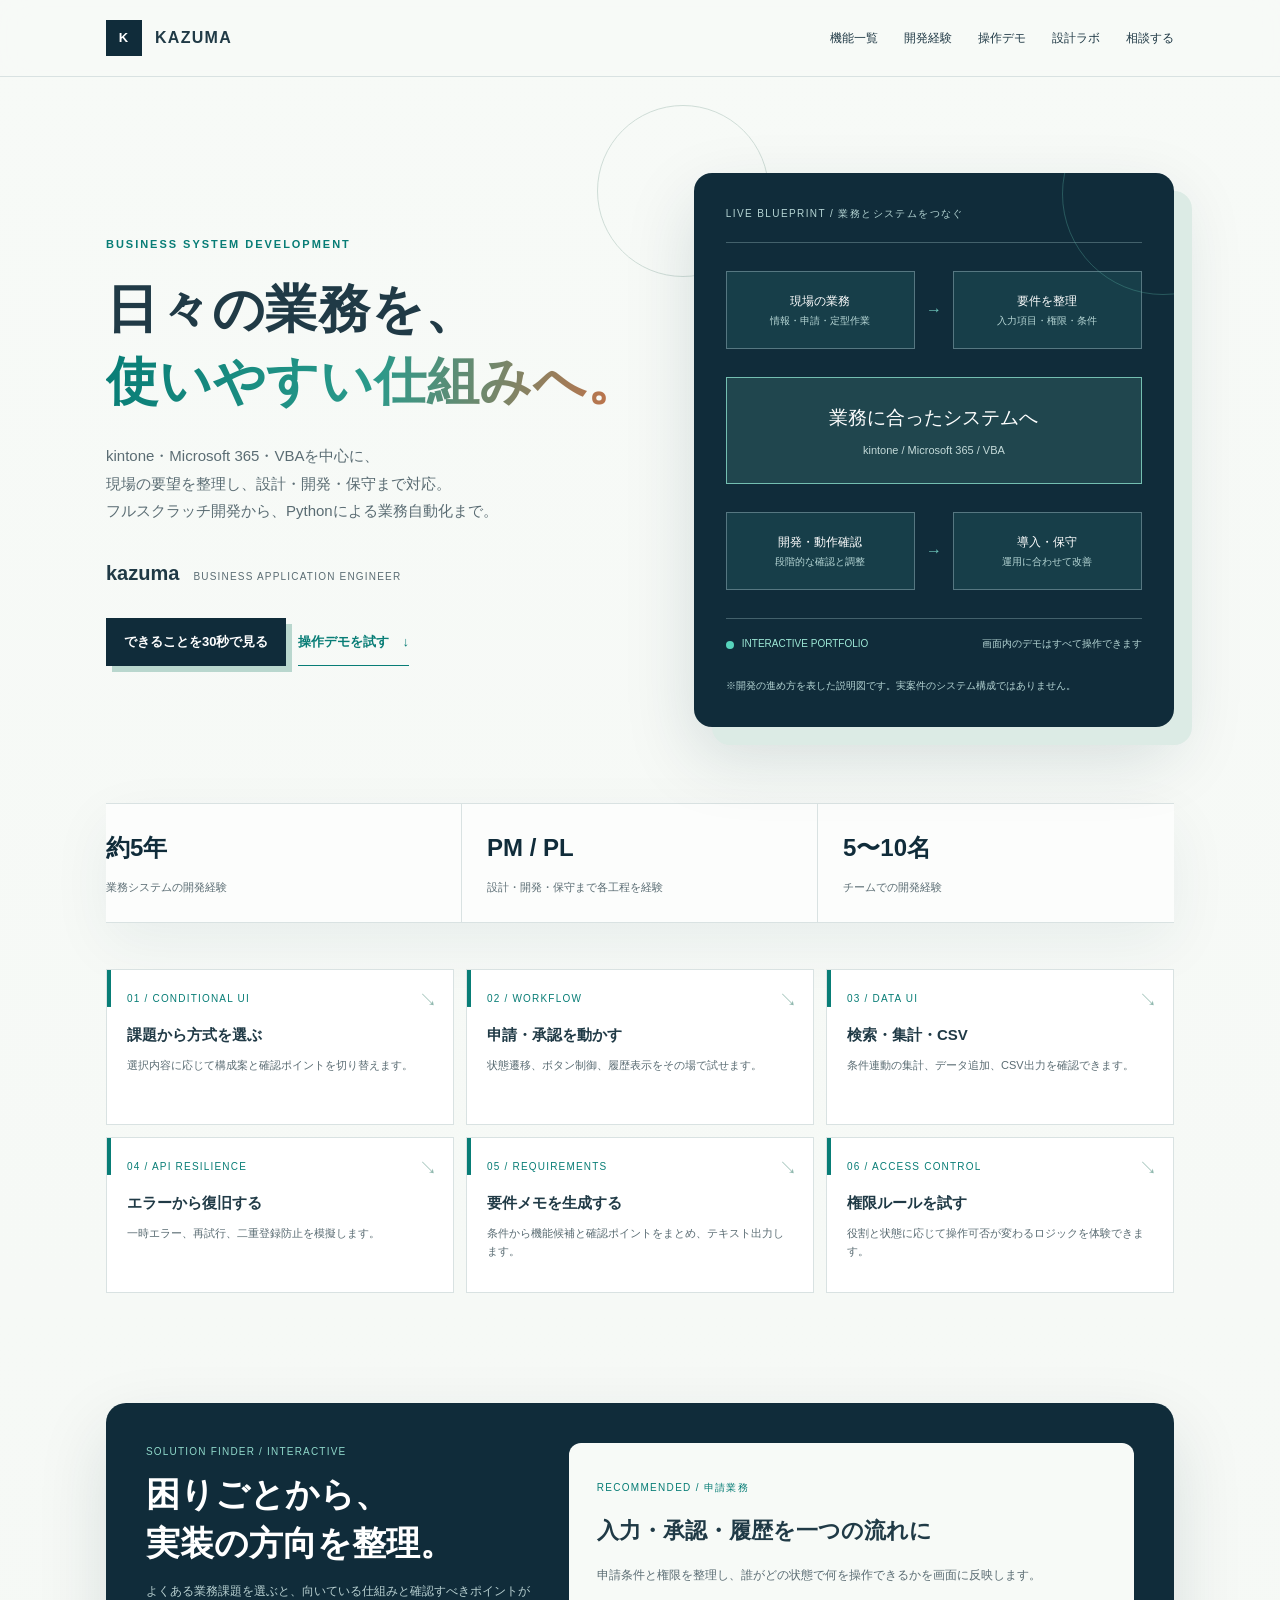
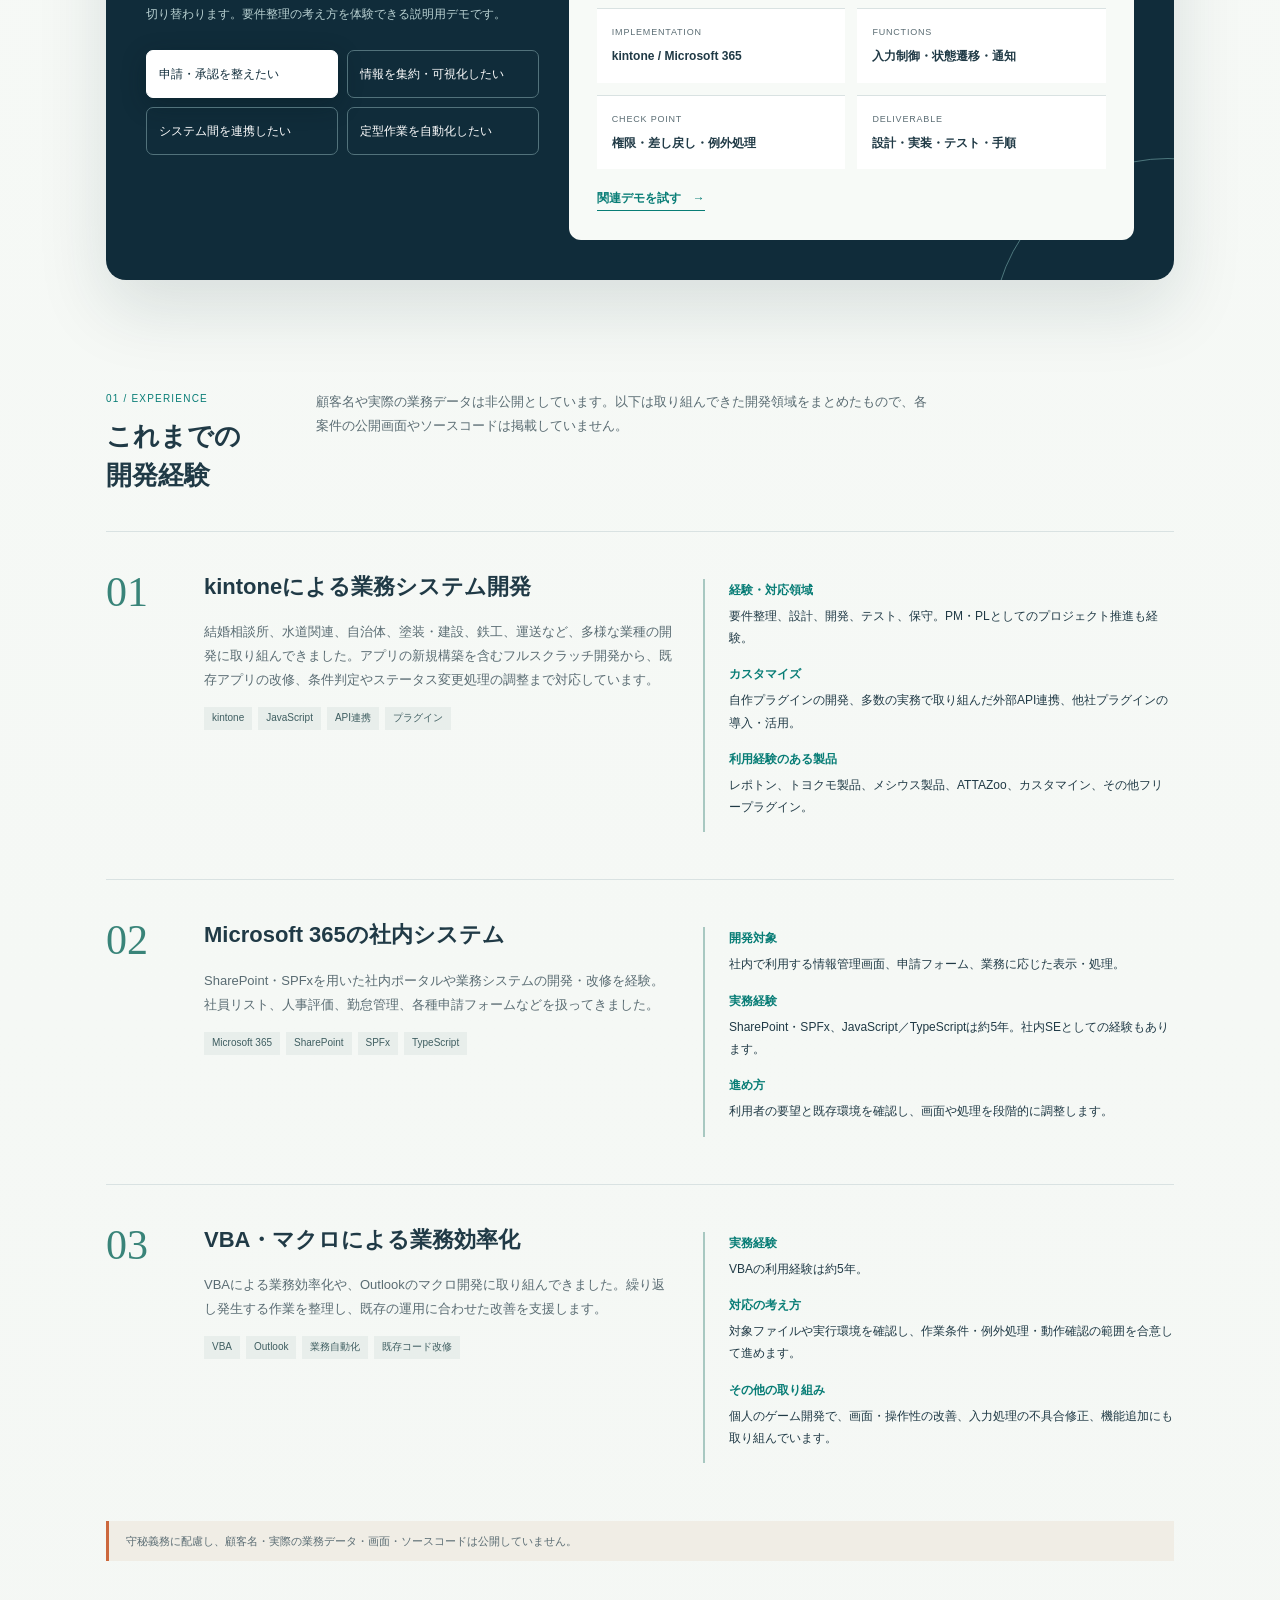
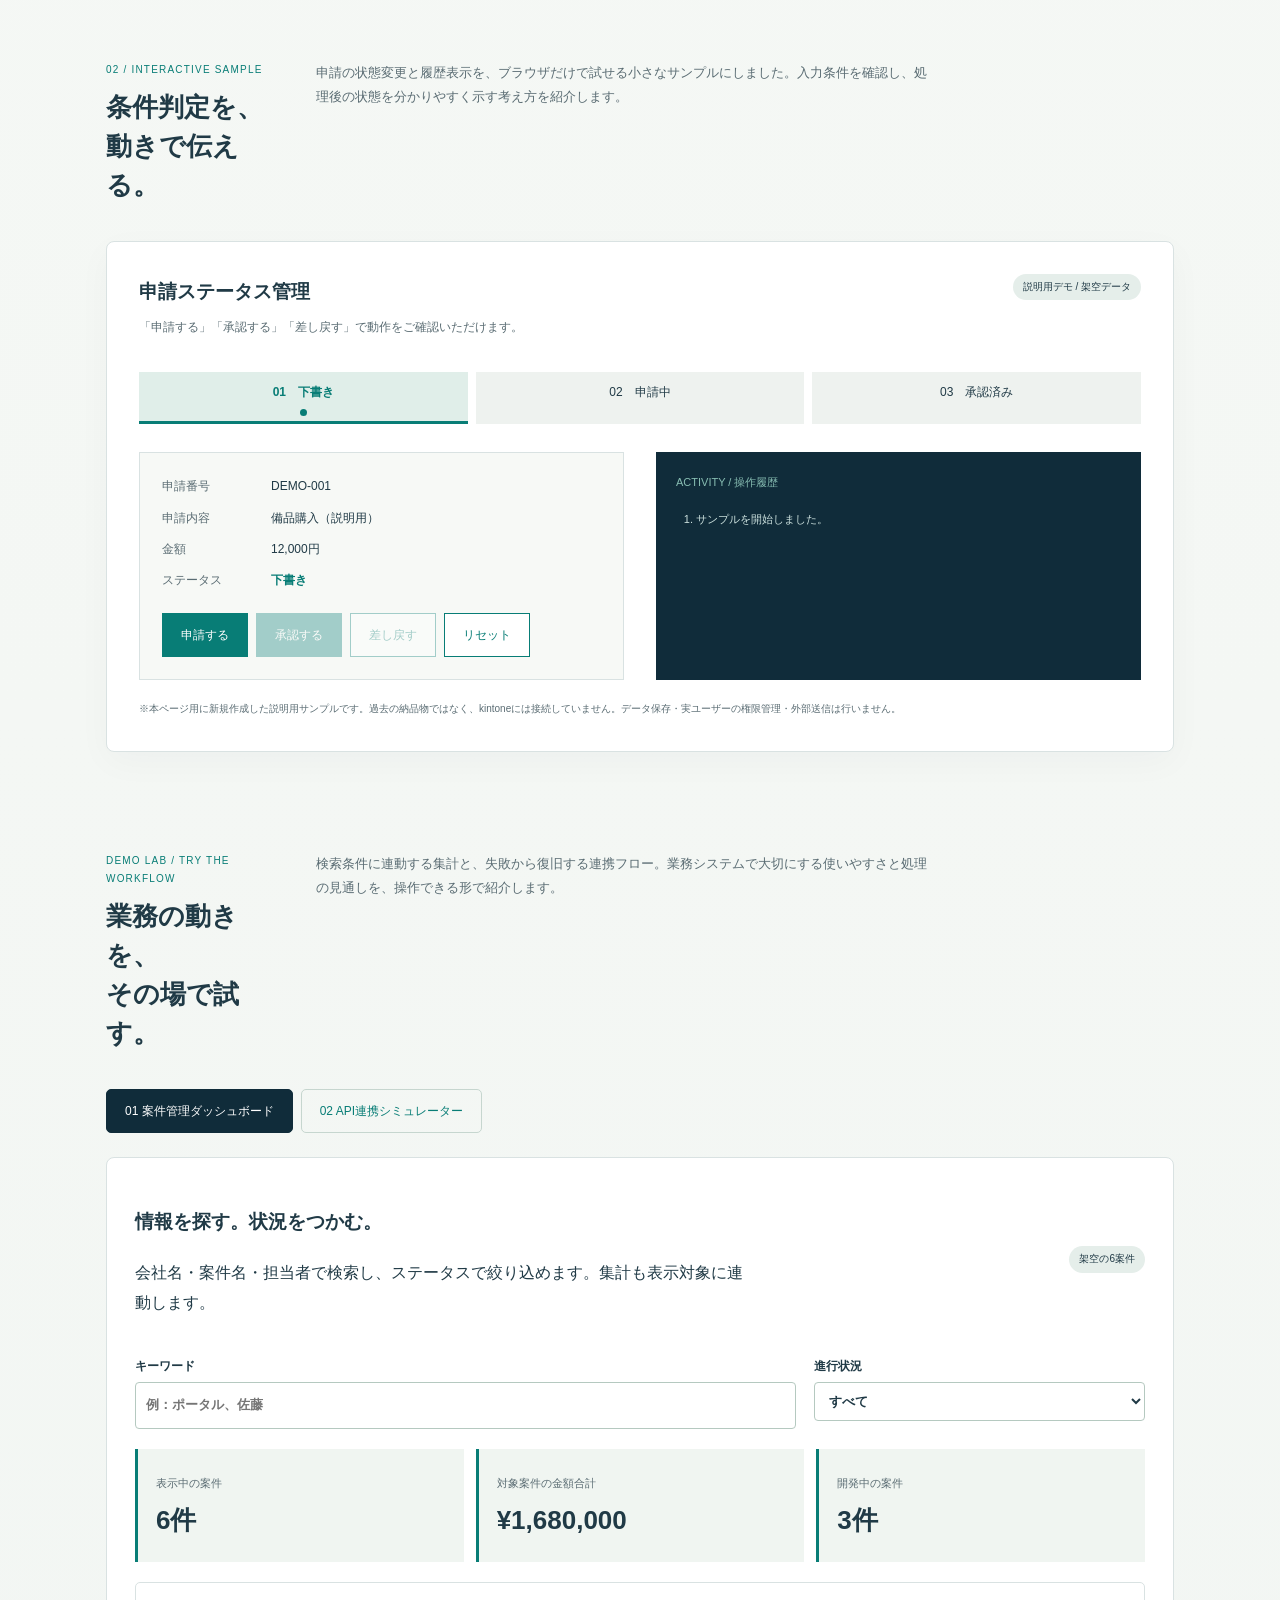
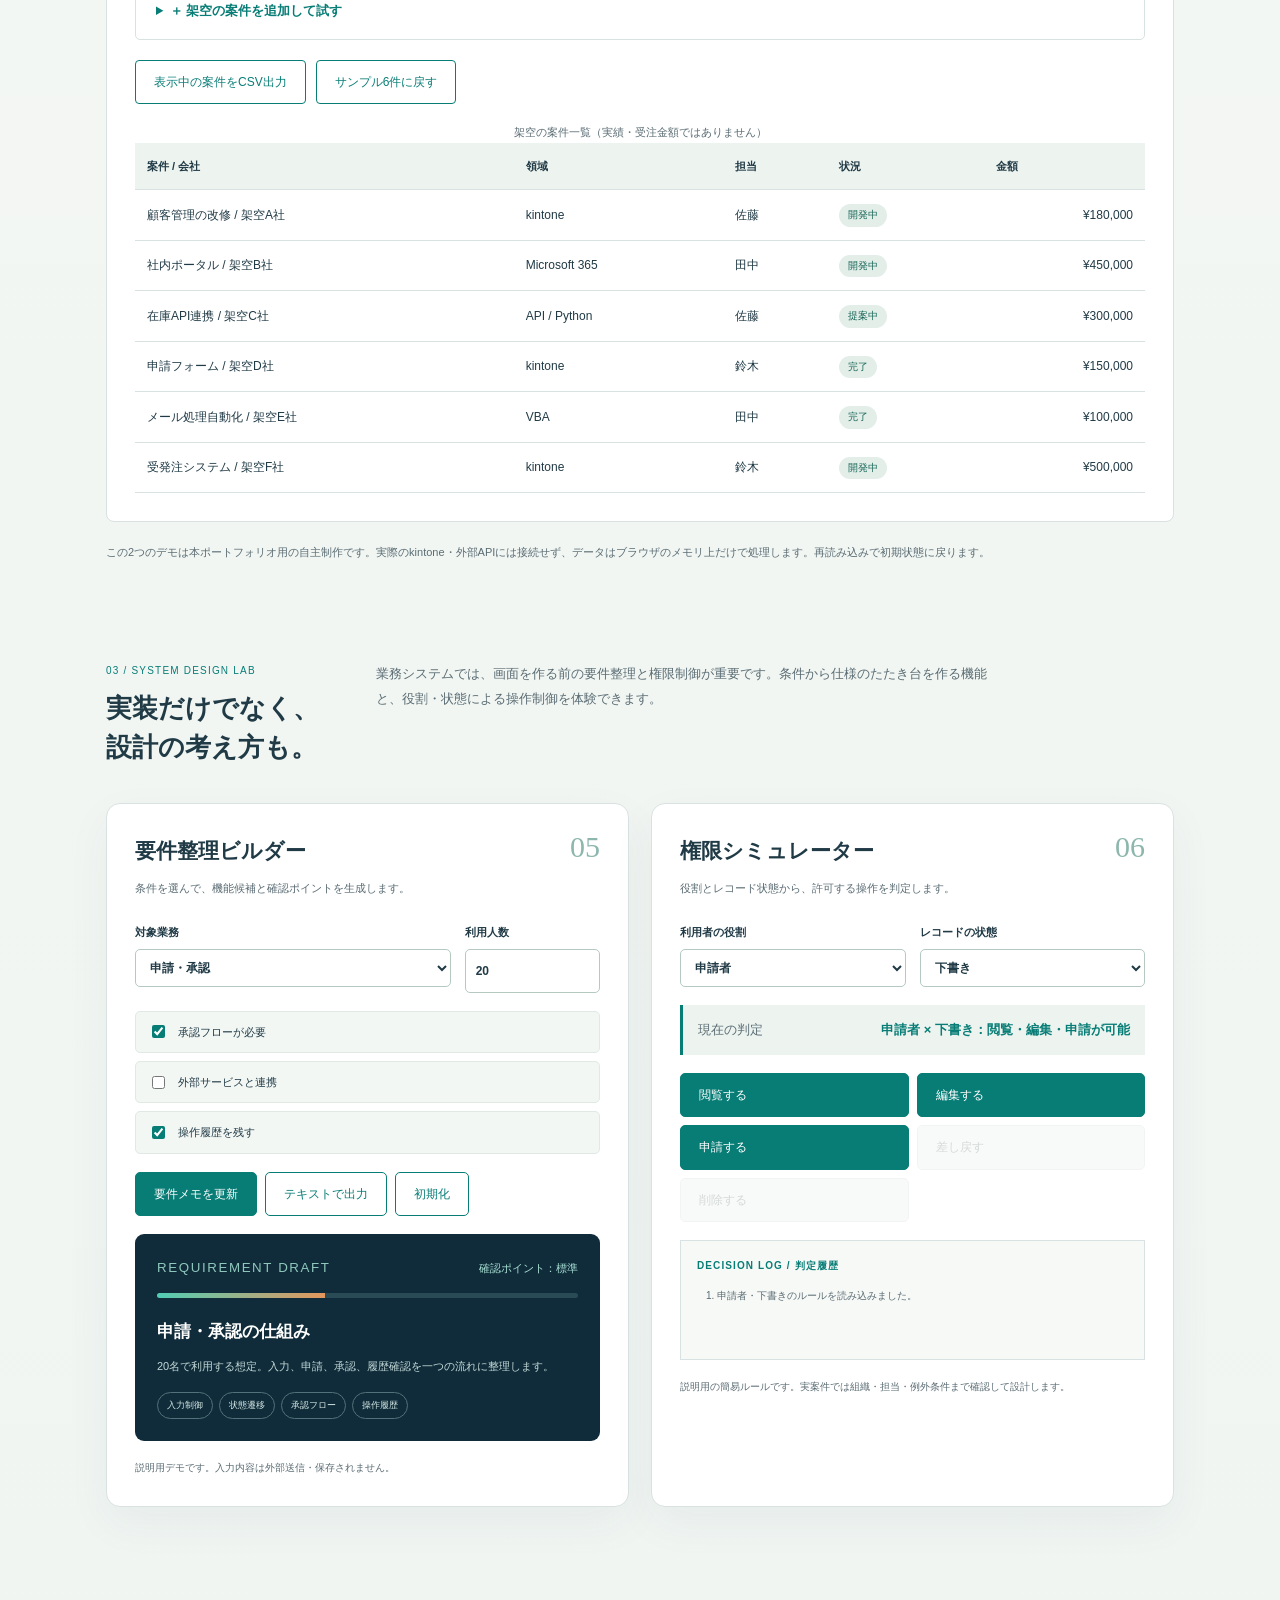
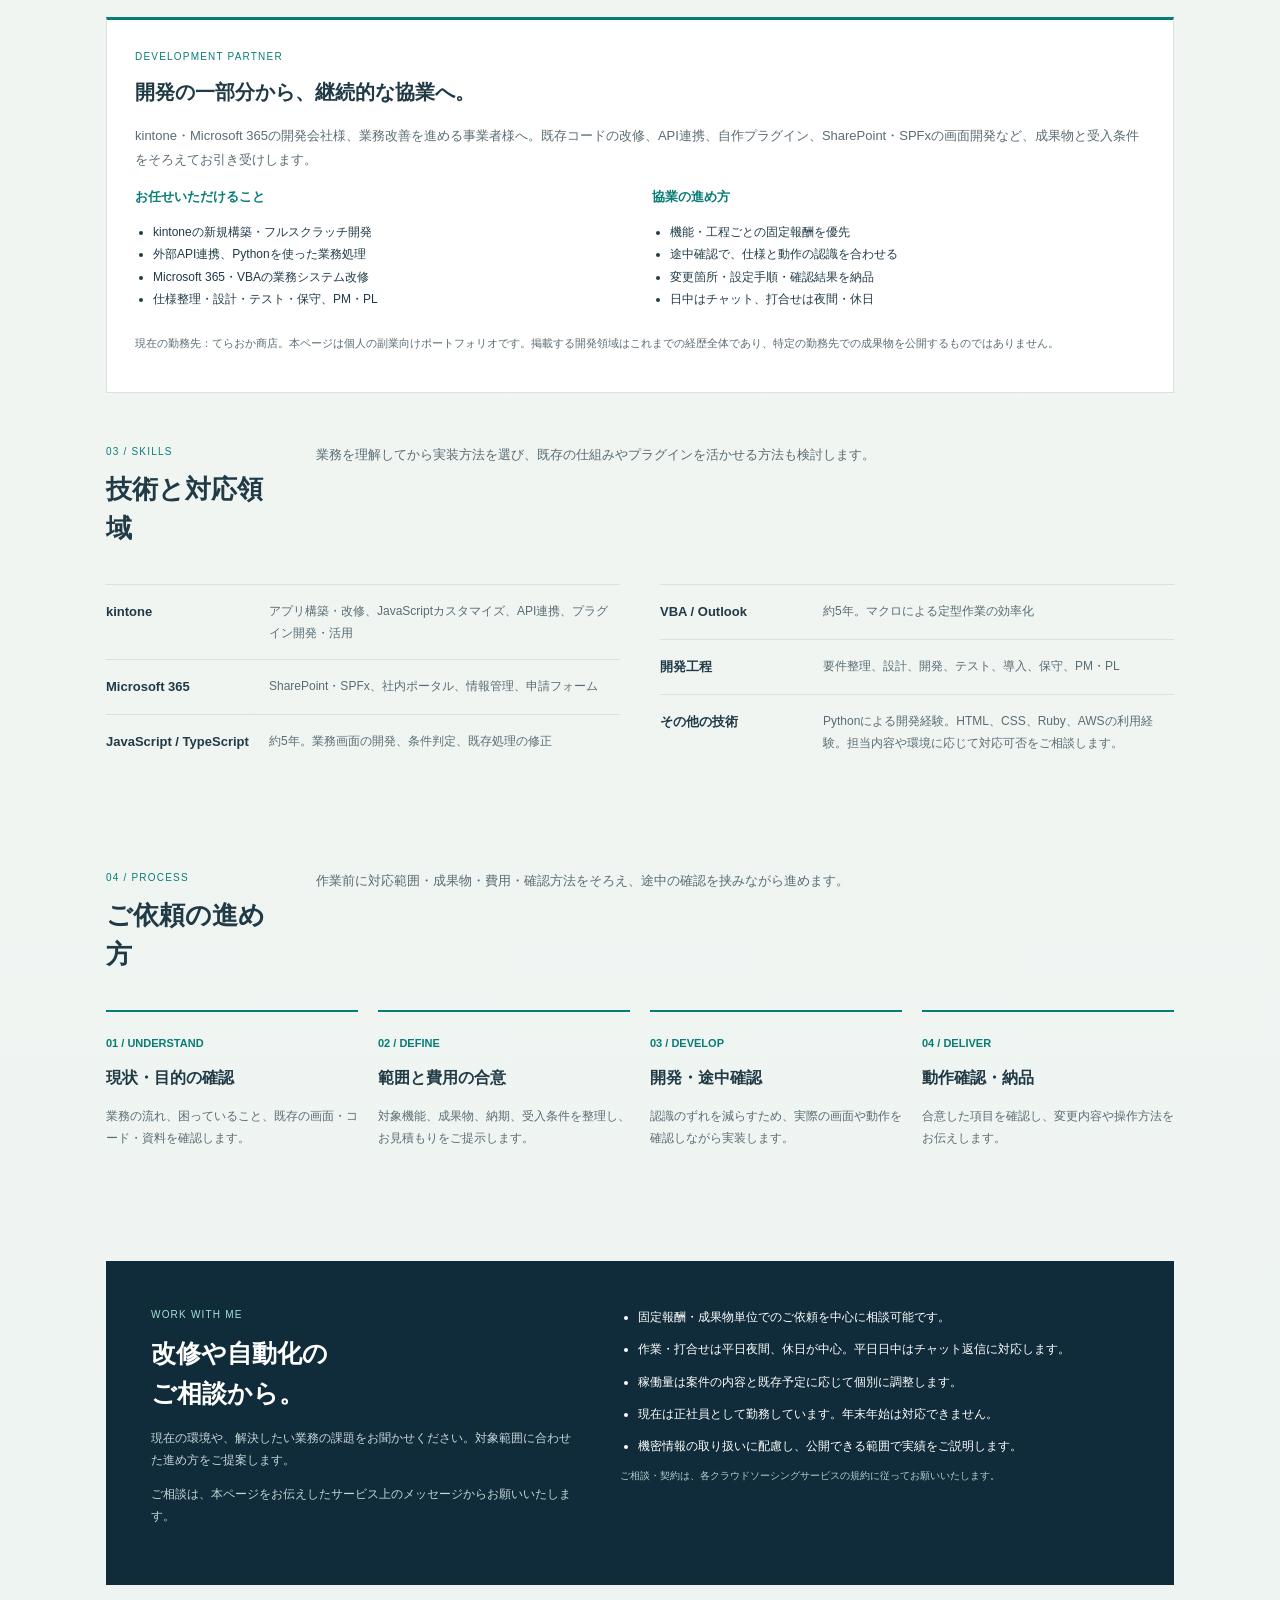
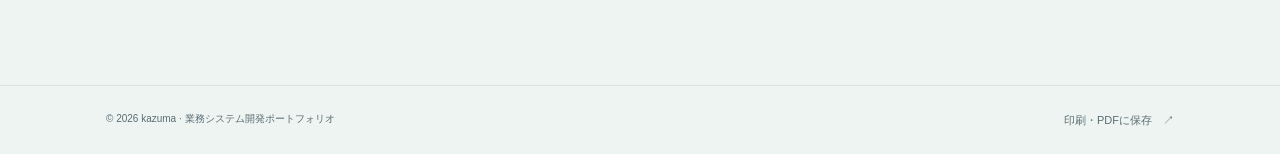
==== index.html @ 0addb53c "Publish interactive business systems portfolio" ====
<!doctype html>
<html lang="ja"><head><meta charset="utf-8"><meta name="viewport" content="width=device-width,initial-scale=1"><title>kazuma | 業務システム開発ポートフォリオ</title><meta name="description" content="kintone・Microsoft 365・API連携を中心に、要件整理から開発、保守まで。kazumaの開発経験と対応領域をご紹介します。">
<style>
:root{--navy:#102c3a;--teal:#087d76;--ink:#203a46;--muted:#5a6c73;--line:#d9e2e2;--paper:#f6f8f5;--orange:#cc683d}*{box-sizing:border-box}html{scroll-behavior:smooth;scroll-padding-top:90px}body{margin:0;font-family:"Yu Gothic","Hiragino Kaku Gothic ProN",Meiryo,sans-serif;color:var(--ink);background:var(--paper);line-height:1.85}a{color:inherit}button,a{touch-action:manipulation}button:focus-visible,a:focus-visible{outline:3px solid var(--orange);outline-offset:5px}.wrap{max-width:1160px;margin:auto;padding:0 46px}header{position:sticky;top:0;background:rgba(246,248,245,.97);border-bottom:1px solid var(--line);z-index:5}header .wrap{display:flex;justify-content:space-between;align-items:center;min-height:76px}.brand{text-decoration:none;font-weight:bold;letter-spacing:.08em;display:flex;align-items:center;gap:13px}.monogram{display:inline-grid;place-items:center;background:var(--navy);color:white;width:36px;height:36px;font-size:13px}nav{display:flex;gap:26px;font-size:12px}nav a{text-decoration:none}nav a:hover{color:var(--teal)}.eyebrow{font-size:11px;letter-spacing:.18em;color:var(--teal);font-weight:bold;margin:0 0 20px}.hero{padding:88px 0 64px;display:grid;grid-template-columns:1.15fr 1fr;gap:70px;align-items:center}h1{font-size:clamp(32px,4.1vw,51px);line-height:1.55;letter-spacing:.035em;margin:0 0 24px}h1 span{color:var(--teal)}.intro{font-size:14px;color:var(--muted);max-width:520px}.name{margin-top:30px;font-size:20px;font-weight:bold}.name small{font-size:10px;color:var(--muted);font-weight:normal;letter-spacing:.12em;margin-left:14px}.hero-link{display:inline-block;margin-top:16px;text-decoration:none;font-size:13px;border-bottom:1px solid var(--teal);padding-bottom:5px;color:var(--teal)}.blueprint{background:var(--navy);padding:32px;color:#fff;position:relative}.bp-label{font-size:10px;letter-spacing:.14em;color:#b5d5d4;border-bottom:1px solid #43616b;padding-bottom:18px}.flow{display:grid;grid-template-columns:1fr 22px 1fr;align-items:center;gap:8px;margin:28px 0}.flow-box{border:1px solid #567781;padding:18px 10px;text-align:center;font-size:12px}.flow-box small{display:block;font-size:10px;color:#b5d5d4}.arrow{text-align:center;color:#6ec5ba}.central{border:1px solid #74bfb1;background:#20464e;text-align:center;padding:22px}.central b{font-size:19px;font-weight:normal}.central p{font-size:11px;margin:5px 0 0;color:#c3d9d8}.bp-note{font-size:10px;color:#b5d5d4;margin:23px 0 0}.facts{display:grid;grid-template-columns:repeat(3,1fr);border-top:1px solid var(--line);border-bottom:1px solid var(--line);margin-bottom:100px}.fact{padding:22px 25px;border-right:1px solid var(--line)}.fact:first-child{padding-left:0}.fact:last-child{border:0}.fact b{display:block;font-size:24px;color:var(--navy)}.fact span{font-size:11px;color:var(--muted)}section{margin-bottom:100px}.section-head{display:grid;grid-template-columns:180px 1fr;gap:30px;margin-bottom:36px}.section-head h2{font-size:26px;line-height:1.5;margin:0}.section-head p{margin:0;font-size:13px;color:var(--muted);max-width:620px}.label{font-size:10px;letter-spacing:.12em;color:var(--teal);margin-bottom:8px}.case{display:grid;grid-template-columns:70px 1fr 1fr;gap:28px;padding:35px 0;border-top:1px solid var(--line)}.case-no{font-family:Georgia,serif;font-size:42px;color:#9bafaf;line-height:1.2}.case h3{font-size:22px;margin:0 0 13px}.case p{font-size:13px;margin:0 0 15px;color:var(--muted)}.tags{display:flex;gap:6px;flex-wrap:wrap}.tags span{font-size:10px;padding:2px 8px;background:#e8eeeb;color:#3f5e61}.case-detail{border-left:2px solid #a8c8c1;padding-left:24px;font-size:12px}.case-detail dt{font-weight:bold;color:var(--teal);margin-bottom:4px}.case-detail dd{margin:0 0 14px}.notice{font-size:11px;color:var(--muted);border-left:3px solid var(--orange);padding:10px 17px;background:#f0ede5}.demo{background:white;border:1px solid var(--line);padding:32px}.demo-head{display:flex;justify-content:space-between;gap:20px;align-items:flex-start}.demo h3{margin:0;font-size:19px}.demo p{font-size:12px;color:var(--muted);margin:7px 0 20px}.demo-badge{font-size:10px;background:#e5eeea;padding:4px 10px;white-space:nowrap}.steps{display:flex;gap:8px;margin:14px 0 28px}.step{flex:1;padding:9px;font-size:12px;text-align:center;background:#eef2ef;border-bottom:3px solid transparent}.step.active{border-color:var(--teal);color:var(--teal);font-weight:bold}.demo-grid{display:grid;grid-template-columns:1fr 1fr;gap:32px}.ticket{background:#f7f9f6;border:1px solid var(--line);padding:22px}.ticket dl{margin:0;display:grid;grid-template-columns:100px 1fr;gap:9px;font-size:12px}.ticket dt{color:var(--muted)}.ticket dd{margin:0}.status{font-weight:bold;color:var(--teal)}.actions{display:flex;gap:8px;margin-top:22px;flex-wrap:wrap}button{font:inherit;font-size:12px;cursor:pointer;padding:10px 18px;border:1px solid var(--teal);background:var(--teal);color:white}button.secondary{color:var(--teal);background:white}button:disabled{opacity:.35;cursor:default}.log{background:var(--navy);color:#cce1de;padding:20px;font-size:11px;min-height:180px}.log h4{margin:0 0 12px;font-size:11px;font-weight:normal;color:#87bdb2}.log ol{margin:0;padding-left:20px}.log li{padding:4px 0}.skills{display:grid;grid-template-columns:1fr 1fr;gap:40px}.skill-row{padding:15px 0;border-top:1px solid var(--line);display:grid;grid-template-columns:145px 1fr;gap:18px;font-size:12px}.skill-row strong{font-size:13px}.skill-row p{margin:0;color:var(--muted)}.process{display:grid;grid-template-columns:repeat(4,1fr);gap:20px}.process article{border-top:2px solid var(--teal);padding-top:15px}.process b{color:var(--teal);font-size:11px}.process h3{font-size:16px;margin:7px 0}.process p{font-size:12px;color:var(--muted)}.contact{background:var(--navy);color:white;padding:45px;display:grid;grid-template-columns:1fr 1.2fr;gap:45px}.contact h2{font-size:25px;line-height:1.6;margin:0 0 14px}.contact p{font-size:12px;color:#c5d6d7}.contact ul{padding-left:18px;font-size:12px;margin:0}.contact li{margin-bottom:10px}.contact a{display:inline-block;font-size:12px;margin-top:15px;color:#a5e1d4}.contact .note{font-size:10px;color:#b4cdcd}footer{border-top:1px solid var(--line);padding:24px 0;font-size:10px;color:var(--muted)}footer .wrap{display:flex;justify-content:space-between}.print-button{background:none;border:0;color:var(--muted);padding:0;font-size:11px}
@media(max-width:760px){.wrap{padding:0 22px}header .wrap{min-height:64px}nav{gap:15px;font-size:11px}nav a:last-child{display:none}.hero{grid-template-columns:1fr;gap:35px;padding:45px 0}.blueprint{padding:24px}.facts{margin-bottom:60px}.fact{padding:15px 10px}.fact b{font-size:18px}.fact span{font-size:10px}.section-head{grid-template-columns:1fr;gap:12px}.section-head h2{font-size:24px}.case{grid-template-columns:38px 1fr;gap:18px}.case-no{font-size:30px}.case-detail{grid-column:2}.case h3{font-size:19px}.skills,.demo-grid,.contact{grid-template-columns:1fr;gap:25px}.process{grid-template-columns:1fr 1fr}.demo{padding:20px}.demo-head{display:block}.demo-badge{display:inline-block;margin-top:12px}.step{font-size:10px;padding:8px 2px}.contact{padding:25px}section{margin-bottom:65px}.skill-row{grid-template-columns:125px 1fr}footer .wrap{display:block}}
@media print{html{scroll-padding-top:0}body{background:white;color:#182f3b;font-size:10pt}header{position:static}nav,.hero-link,.actions,.print-button{display:none}.wrap{padding:0 15px}.hero{padding:30px 0;gap:30px}h1{font-size:29px}.facts{margin-bottom:35px}.fact{padding:10px}.fact b{font-size:19px}section{margin-bottom:35px}.section-head{margin-bottom:18px}.section-head h2{font-size:21px}.case{padding:22px 0;break-inside:avoid}.case h3{font-size:18px}.case p,.case-detail{font-size:10px}.demo{break-inside:avoid;padding:20px}.process,.contact{break-inside:avoid}.blueprint,.log,.contact{-webkit-print-color-adjust:exact;print-color-adjust:exact}footer{margin-top:20px}@page{size:A4;margin:14mm}}

/* Portfolio studio: restrained teal / navy, functional product demonstrations. */
.hero{position:relative}.hero:before{content:"";position:absolute;top:28px;left:46%;width:170px;height:170px;border:1px solid #cfddd7;border-radius:50%;z-index:-1}.blueprint{box-shadow:14px 14px 0 #e0e9e4}.hero-link{font-weight:bold}.demo{border-radius:8px;box-shadow:0 10px 35px #132f3c08}.case-no{color:#398479}.studio-head{display:flex;justify-content:space-between;gap:20px;align-items:center;margin-bottom:22px}.studio-head p{max-width:610px}.demo-tabs{display:flex;flex-wrap:wrap;gap:8px;margin-bottom:24px}.demo-tabs button{background:transparent;color:var(--teal);border-color:#c6d6cf;border-radius:5px}.demo-tabs button[aria-selected="true"]{background:var(--navy);border-color:var(--navy);color:white}.demo-panel[hidden]{display:none}.demo-panel{background:white;border:1px solid var(--line);border-radius:8px;padding:28px}.demo-panel label{font-size:12px;font-weight:bold;display:block}.demo-panel input,.demo-panel select{font:inherit;font-size:13px;border:1px solid #b5c9c0;border-radius:4px;background:white;color:var(--ink);padding:10px;width:100%;margin-top:5px}.filters{display:grid;grid-template-columns:2fr 1fr;gap:18px;margin:20px 0}.kpis{display:grid;grid-template-columns:repeat(3,1fr);gap:12px;margin:20px 0}.kpis div{background:#f0f5f1;padding:18px;border-left:3px solid var(--teal)}.kpis b{display:block;font-size:26px;font-variant-numeric:tabular-nums}.kpis span{font-size:11px;color:var(--muted)}.table-scroll{overflow-x:auto}table{border-collapse:collapse;width:100%;font-size:12px}th,td{text-align:left;padding:13px 12px;border-bottom:1px solid var(--line);white-space:nowrap}th{background:#edf3ef;font-size:11px}td:last-child{text-align:right}.pill{display:inline-block;padding:2px 9px;border-radius:20px;background:#e3eee9;color:#146454;font-size:10px}.sample-note{font-size:11px;color:var(--muted);margin-top:20px}.sync-flow{display:grid;grid-template-columns:1fr 35px 1fr 35px 1fr;align-items:center;margin:28px 0}.sync-node{border:1px solid #b4c9c0;padding:18px 10px;text-align:center;font-size:13px;background:#f5f8f5}.sync-node small{display:block;color:var(--muted);font-size:10px}.sync-console{background:var(--navy);color:#c8e8db;border-radius:5px;padding:20px;min-height:130px;font:12px/1.9 Consolas,monospace;white-space:pre-wrap;overflow-wrap:anywhere}.sync-controls{display:flex;gap:10px;flex-wrap:wrap;align-items:end}.sync-controls label{flex:1;min-width:180px}.sync-controls button{border-radius:4px}.sync-status{font-size:13px;font-weight:bold;color:var(--teal)}.engagement{padding:28px;border:1px solid var(--line);border-top:3px solid var(--teal);background:#fff;margin:0 0 50px}.engagement h3{margin:0 0 12px;font-size:20px}.engagement p{font-size:13px;color:var(--muted)}.engagement-grid{display:grid;grid-template-columns:1fr 1fr;gap:24px}.engagement strong{display:block;font-size:13px;color:var(--teal)}.engagement ul{font-size:12px;padding-left:18px}.subtle{font-size:11px!important;color:var(--muted)}
@media(max-width:760px){.hero:before{display:none}.demo-panel{padding:18px}.filters,.engagement-grid{grid-template-columns:1fr}.kpis{gap:6px}.kpis div{padding:12px 8px}.kpis b{font-size:20px}.sync-flow{grid-template-columns:1fr;gap:8px}.sync-flow .arrow{transform:rotate(90deg)}.engagement{padding:20px}.studio-head{display:block}}
@media print{.demo-tabs,.filters,.sync-controls{display:none}.demo-panel[hidden]{display:block}.demo-panel{margin:15px 0;break-inside:avoid}.engagement{break-inside:avoid}}
.project-editor{margin:20px 0;border:1px solid var(--line);border-radius:5px;padding:16px 20px}.project-editor summary{cursor:pointer;color:var(--teal);font-size:13px;font-weight:bold}.editor-grid{display:grid;grid-template-columns:repeat(2,1fr);gap:16px}.data-actions{display:flex;gap:10px;align-items:center;flex-wrap:wrap;margin:18px 0}.data-actions button{border-radius:4px}.form-error{color:#a33624;font-size:12px}.form-success{color:#146454;font-size:12px}[aria-invalid="true"]{border-color:#b33e2a!important;background:#fff8f6!important}input:focus-visible,select:focus-visible,summary:focus-visible{outline:3px solid #c88048;outline-offset:3px}@media(max-width:600px){.editor-grid{grid-template-columns:1fr}.project-editor{padding:14px}}@media print{.project-editor,.data-actions{display:none}}
</style>
<style>
/* 2026 portfolio refresh: motion with purpose, clearer feature discovery. */
body{background:linear-gradient(180deg,#f7faf7 0,#f4f7f4 48%,#eef4f1 100%);overflow-x:hidden}.scroll-track{position:fixed;inset:0 0 auto;height:3px;background:transparent;z-index:20}.scroll-progress{height:100%;width:0;background:linear-gradient(90deg,var(--teal),#57d4bc,var(--orange));box-shadow:0 0 16px #57d4bc80;transition:width .08s linear}header{backdrop-filter:blur(16px);background:rgba(247,250,247,.84)}.brand .monogram{position:relative;overflow:hidden}.brand .monogram:after{content:"";position:absolute;inset:-30%;background:linear-gradient(115deg,transparent 32%,#ffffffaa 48%,transparent 64%);transform:translateX(-130%);animation:brandSweep 6s ease-in-out infinite}nav a{position:relative;padding:8px 0}nav a:after{content:"";position:absolute;left:0;right:100%;bottom:2px;height:1px;background:var(--teal);transition:right .25s ease}nav a:hover:after,nav a:focus-visible:after{right:0}.hero{grid-template-columns:1.05fr 1fr;gap:54px;min-height:680px;padding:96px 0 76px}.hero>div:first-child{position:relative;z-index:2}.hero h1{font-size:clamp(38px,4.2vw,52px);line-height:1.38;letter-spacing:.015em}.hero h1 span{white-space:nowrap;background:linear-gradient(100deg,var(--teal),#2a9a8b 50%,#d06f43);-webkit-background-clip:text;background-clip:text;color:transparent}.hero .intro{font-size:15px}.hero-actions{display:flex;align-items:center;gap:12px;flex-wrap:wrap;margin-top:26px}.hero-link{margin:0;padding:11px 0}.hero-link.primary{background:var(--navy);color:#fff;border:1px solid var(--navy);padding:11px 17px;box-shadow:6px 6px 0 #b9d7ce;transition:transform .2s ease,box-shadow .2s ease}.hero-link.primary:hover{transform:translate(3px,3px);box-shadow:3px 3px 0 #b9d7ce}.blueprint{border-radius:18px;overflow:hidden;box-shadow:18px 18px 0 #dcebe5,0 28px 70px #0d2d3d25}.blueprint:after{content:"";position:absolute;width:200px;height:200px;border:1px solid #5bb3a555;border-radius:50%;right:-90px;top:-80px;animation:orbit 8s linear infinite}.flow-box{position:relative;background:#173e49;transition:transform .25s ease,border-color .25s ease}.flow-box:hover{transform:translateY(-4px);border-color:#74d0c0}.central{position:relative;overflow:hidden}.central:before{content:"";position:absolute;left:-40%;top:0;width:30%;height:100%;background:linear-gradient(90deg,transparent,#ffffff18,transparent);animation:scan 4.2s ease-in-out infinite}.live-strip{display:flex;align-items:center;justify-content:space-between;gap:14px;margin-top:22px;padding-top:16px;border-top:1px solid #43616b;font-size:10px;color:#b5d5d4}.live-state{display:flex;align-items:center;gap:8px;color:#9ee9d7}.pulse-dot{width:8px;height:8px;border-radius:50%;background:#57d4bc;box-shadow:0 0 0 0 #57d4bc88;animation:pulse 2s infinite}.facts{background:#ffffffaa;box-shadow:0 20px 60px #163a4810}.fact{position:relative}.fact:after{content:"";position:absolute;left:25px;right:25px;bottom:0;height:2px;background:linear-gradient(90deg,var(--teal),transparent);transform:scaleX(0);transform-origin:left;transition:transform .35s ease}.fact:hover:after{transform:scaleX(1)}.feature-ribbon{display:grid;grid-template-columns:repeat(4,1fr);gap:12px;margin:-54px 0 110px}.feature-card{display:block;text-decoration:none;background:#fff;border:1px solid var(--line);padding:20px;min-height:156px;position:relative;overflow:hidden;transition:transform .25s ease,box-shadow .25s ease,border-color .25s ease}.feature-card:before{content:"";position:absolute;left:0;top:0;width:4px;height:100%;background:var(--teal);transform:scaleY(.24);transform-origin:top;transition:transform .25s ease}.feature-card:hover{transform:translateY(-6px);box-shadow:0 18px 45px #163a4816;border-color:#9ec8bd}.feature-card:hover:before{transform:scaleY(1)}.feature-card small{display:block;color:var(--teal);font-size:10px;letter-spacing:.12em}.feature-card strong{display:block;margin:12px 0 7px;font-size:15px}.feature-card span{display:block;color:var(--muted);font-size:11px;line-height:1.65}.feature-card em{position:absolute;right:16px;top:14px;font-style:normal;font-size:18px;color:#91b9af}.finder{display:grid;grid-template-columns:.82fr 1.18fr;gap:30px;background:var(--navy);color:#fff;padding:40px;margin-bottom:110px;border-radius:20px;box-shadow:0 28px 70px #102c3a20;position:relative;overflow:hidden}.finder:after{content:"";position:absolute;width:350px;height:350px;border:1px solid #4d777d;border-radius:50%;right:-170px;bottom:-230px}.finder-copy,.finder-result{position:relative;z-index:1}.finder h2{font-size:clamp(24px,3vw,34px);line-height:1.45;margin:8px 0 12px}.finder-copy>p{font-size:12px;color:#b8d0d1;max-width:430px}.finder-options{display:grid;grid-template-columns:1fr 1fr;gap:9px;margin-top:25px}.finder-options button{background:transparent;border-color:#52727b;text-align:left;border-radius:7px;padding:12px}.finder-options button[aria-pressed="true"]{background:#fff;color:var(--navy);border-color:#fff;box-shadow:0 7px 24px #06171e55}.finder-result{background:#f7faf7;color:var(--ink);padding:28px;border-radius:12px;min-height:300px}.finder-kicker{font-size:10px;color:var(--teal);letter-spacing:.13em}.finder-result h3{font-size:22px;margin:10px 0}.finder-result>p{font-size:12px;color:var(--muted)}.finder-grid{display:grid;grid-template-columns:1fr 1fr;gap:12px;margin-top:22px}.finder-grid div{padding:15px;border-top:1px solid var(--line);background:#fff}.finder-grid small{display:block;color:var(--muted);font-size:9px;letter-spacing:.09em}.finder-grid b{display:block;font-size:12px;margin-top:5px}.result-link{display:inline-block;margin-top:18px;color:var(--teal);font-size:12px;font-weight:bold;text-decoration:none;border-bottom:1px solid currentColor}.case,.demo,.demo-panel,.engagement,.contact{transition:transform .3s ease,box-shadow .3s ease}.case:hover{transform:translateX(5px)}.demo:hover,.demo-panel:hover,.engagement:hover{box-shadow:0 22px 60px #163a4814}.steps{position:relative}.step.active{background:#e0eee9}.step.active:after{content:"";display:block;width:7px;height:7px;border-radius:50%;background:var(--teal);margin:6px auto -4px;animation:pulse 2s infinite}.demo-badge{border-radius:999px}.kpis div{transition:transform .2s ease}.kpis div:hover{transform:translateY(-3px)}.sync-node{position:relative;overflow:hidden}.sync-node:after{content:"";position:absolute;left:-60%;top:0;width:30%;height:100%;background:linear-gradient(90deg,transparent,#57d4bc22,transparent);animation:scan 5s ease-in-out infinite}.js-motion [data-reveal]{opacity:0;transform:translateY(24px);transition:opacity .65s ease,transform .65s cubic-bezier(.2,.7,.2,1)}.js-motion [data-reveal].is-visible{opacity:1;transform:none}
@keyframes brandSweep{0%,65%{transform:translateX(-130%)}85%,100%{transform:translateX(160%)}}@keyframes scan{0%,20%{transform:translateX(0)}70%,100%{transform:translateX(520%)}}@keyframes pulse{0%{box-shadow:0 0 0 0 #57d4bc88}70%{box-shadow:0 0 0 9px #57d4bc00}100%{box-shadow:0 0 0 0 #57d4bc00}}@keyframes orbit{to{transform:rotate(360deg)}}
@media(max-width:900px){.feature-ribbon{grid-template-columns:1fr 1fr}.finder{grid-template-columns:1fr}.hero{min-height:auto}.finder-result{min-height:0}}
@media(max-width:760px){.hero{grid-template-columns:1fr;gap:40px;padding-top:58px}.hero h1{font-size:34px}.hero h1 span{white-space:normal}.feature-ribbon{margin-top:-28px;margin-bottom:70px}.finder{padding:24px;margin-bottom:70px}.finder-options,.finder-grid{grid-template-columns:1fr}.blueprint{border-radius:12px;box-shadow:10px 10px 0 #dcebe5}.live-strip{align-items:flex-start}.feature-card{min-height:142px}nav a:nth-child(2){display:none}}
@media(max-width:480px){.feature-ribbon{grid-template-columns:1fr}.hero-actions{align-items:stretch}.hero-link.primary{text-align:center}.feature-card{min-height:auto}}
@media(prefers-reduced-motion:reduce){*,*:before,*:after{scroll-behavior:auto!important;animation-duration:.001ms!important;animation-iteration-count:1!important;transition-duration:.001ms!important}.js-motion [data-reveal]{opacity:1;transform:none}}
@media print{.scroll-track,.feature-ribbon,.finder-options,.result-link{display:none}.finder{display:block;background:#fff;color:var(--ink);padding:20px;border:1px solid var(--line);box-shadow:none}.finder-copy>p{color:var(--muted)}.finder-result{padding:10px}}
.feature-ribbon{grid-template-columns:repeat(3,1fr)}.system-lab{margin-bottom:110px}.system-lab .section-head{grid-template-columns:240px 1fr}.lab-grid{display:grid;grid-template-columns:1fr 1fr;gap:22px}.lab-card{background:#fff;border:1px solid var(--line);border-radius:14px;padding:28px;box-shadow:0 16px 45px #163a480d}.lab-card-head{display:flex;justify-content:space-between;align-items:flex-start;gap:20px;margin-bottom:24px}.lab-card-head h3{margin:0 0 7px;font-size:21px}.lab-card-head p{margin:0;color:var(--muted);font-size:11px}.lab-no{font:30px/1 Georgia,serif;color:#8db7ad}.lab-control-grid{display:grid;grid-template-columns:1.4fr .6fr;gap:14px}.lab-card label{display:block;font-size:11px;font-weight:bold}.lab-card input[type="number"],.lab-card select{width:100%;margin-top:6px;padding:10px;border:1px solid #b5c9c0;border-radius:5px;background:#fff;color:var(--ink);font:inherit;font-size:12px}.check-stack{display:grid;gap:8px;margin:18px 0}.check-row{display:flex!important;align-items:center;gap:10px;padding:10px 12px;background:#f3f7f4;border:1px solid #e0e9e4;border-radius:5px;font-weight:normal!important}.check-row input{accent-color:var(--teal)}.lab-actions{display:flex;gap:8px;flex-wrap:wrap;margin:18px 0}.lab-actions button{border-radius:5px}.spec-output{background:var(--navy);color:#fff;border-radius:9px;padding:22px;margin-top:18px}.spec-top{display:flex;justify-content:space-between;align-items:center;gap:16px}.spec-top small{color:#8fc7bc;letter-spacing:.12em}.spec-level{font-size:11px;color:#a8e0d4}.spec-meter{height:5px;background:#294b55;border-radius:10px;margin:12px 0 18px;overflow:hidden}.spec-meter span{display:block;height:100%;width:40%;background:linear-gradient(90deg,#50cdb5,#e4975d);transition:width .35s ease}.spec-output h4{margin:0 0 9px;font-size:17px}.spec-output p{margin:0;color:#c3d8d7;font-size:11px}.spec-list{display:flex;flex-wrap:wrap;gap:6px;margin-top:16px}.spec-list span{border:1px solid #52717a;border-radius:999px;padding:4px 9px;font-size:9px;color:#d4e7e4}.permission-controls{display:grid;grid-template-columns:1fr 1fr;gap:14px}.permission-state{display:flex;align-items:center;justify-content:space-between;gap:14px;background:#edf4f0;padding:13px 15px;margin:18px 0;border-left:3px solid var(--teal)}.permission-state small{color:var(--muted)}.permission-state b{color:var(--teal);font-size:13px}.permission-actions{display:grid;grid-template-columns:1fr 1fr;gap:8px}.permission-actions button{border-radius:5px;text-align:left}.permission-actions button:disabled{background:#edf1ef;color:#869590;border-color:#d8e1dd}.audit-log{margin-top:18px;background:#f7f9f7;border:1px solid var(--line);padding:16px;min-height:120px}.audit-log h4{font-size:10px;letter-spacing:.11em;color:var(--teal);margin:0 0 9px}.audit-log ol{font-size:10px;margin:0;padding-left:20px;color:var(--muted);max-height:115px;overflow:auto}.audit-log li{padding:3px 0}.lab-note{font-size:10px;color:var(--muted);margin:18px 0 0}.download-status{font-size:10px;color:var(--teal);align-self:center}
@media(max-width:900px){.feature-ribbon{grid-template-columns:1fr 1fr}.lab-grid{grid-template-columns:1fr}}
@media(max-width:600px){.system-lab .section-head{grid-template-columns:1fr}.lab-card{padding:20px}.lab-control-grid,.permission-controls{grid-template-columns:1fr}.permission-actions{grid-template-columns:1fr}.lab-card-head{gap:10px}.system-lab{margin-bottom:70px}}
@media print{.lab-actions,.permission-actions{display:none}.lab-grid{grid-template-columns:1fr}.lab-card{break-inside:avoid;box-shadow:none}.spec-output{-webkit-print-color-adjust:exact;print-color-adjust:exact}}
</style></head><body>
<div class="scroll-track" aria-hidden="true"><div class="scroll-progress" id="scroll-progress"></div></div>
<header><div class="wrap"><a class="brand" href="#top"><span class="monogram">K</span><span>KAZUMA</span></a><nav aria-label="メインナビゲーション"><a href="#capabilities">機能一覧</a><a href="#experience">開発経験</a><a href="#demo">操作デモ</a><a href="#lab">設計ラボ</a><a href="#work">相談する</a></nav></div></header>
<main class="wrap" id="top">
<div class="hero" data-reveal><div><p class="eyebrow">BUSINESS SYSTEM DEVELOPMENT</p><h1>日々の業務を、<br><span>使いやすい仕組みへ。</span></h1><p class="intro">kintone・Microsoft 365・VBAを中心に、<br>現場の要望を整理し、設計・開発・保守まで対応。<br>フルスクラッチ開発から、Pythonによる業務自動化まで。</p><div class="name">kazuma<small>BUSINESS APPLICATION ENGINEER</small></div><div class="hero-actions"><a class="hero-link primary" href="#capabilities">できることを30秒で見る</a><a class="hero-link" href="#demo">操作デモを試す　↓</a></div></div><div class="blueprint" aria-label="業務改善の考え方を示す説明図"><div class="bp-label">LIVE BLUEPRINT / 業務とシステムをつなぐ</div><div class="flow"><div class="flow-box">現場の業務<small>情報・申請・定型作業</small></div><span class="arrow">→</span><div class="flow-box">要件を整理<small>入力項目・権限・条件</small></div></div><div class="central"><b>業務に合ったシステムへ</b><p>kintone / Microsoft 365 / VBA</p></div><div class="flow"><div class="flow-box">開発・動作確認<small>段階的な確認と調整</small></div><span class="arrow">→</span><div class="flow-box">導入・保守<small>運用に合わせて改善</small></div></div><div class="live-strip"><span class="live-state"><span class="pulse-dot"></span>INTERACTIVE PORTFOLIO</span><span>画面内のデモはすべて操作できます</span></div><p class="bp-note">※開発の進め方を表した説明図です。実案件のシステム構成ではありません。</p></div></div>
<div class="facts"><div class="fact"><b>約5年</b><span>業務システムの開発経験</span></div><div class="fact"><b>PM / PL</b><span>設計・開発・保守まで各工程を経験</span></div><div class="fact"><b>5〜10名</b><span>チームでの開発経験</span></div></div>
<div class="feature-ribbon" id="capabilities" aria-label="このサイトで試せる機能" data-reveal><a class="feature-card" href="#finder"><small>01 / CONDITIONAL UI</small><strong>課題から方式を選ぶ</strong><span>選択内容に応じて構成案と確認ポイントを切り替えます。</span><em>↘</em></a><a class="feature-card" href="#demo"><small>02 / WORKFLOW</small><strong>申請・承認を動かす</strong><span>状態遷移、ボタン制御、履歴表示をその場で試せます。</span><em>↘</em></a><a class="feature-card" href="#studio"><small>03 / DATA UI</small><strong>検索・集計・CSV</strong><span>条件連動の集計、データ追加、CSV出力を確認できます。</span><em>↘</em></a><a class="feature-card" href="#studio"><small>04 / API RESILIENCE</small><strong>エラーから復旧する</strong><span>一時エラー、再試行、二重登録防止を模擬します。</span><em>↘</em></a><a class="feature-card" href="#requirements"><small>05 / REQUIREMENTS</small><strong>要件メモを生成する</strong><span>条件から機能候補と確認ポイントをまとめ、テキスト出力します。</span><em>↘</em></a><a class="feature-card" href="#permissions"><small>06 / ACCESS CONTROL</small><strong>権限ルールを試す</strong><span>役割と状態に応じて操作可否が変わるロジックを体験できます。</span><em>↘</em></a></div>
<section class="finder" id="finder" data-reveal><div class="finder-copy"><div class="label" style="color:#8fd8ca">SOLUTION FINDER / INTERACTIVE</div><h2>困りごとから、<br>実装の方向を整理。</h2><p>よくある業務課題を選ぶと、向いている仕組みと確認すべきポイントが切り替わります。要件整理の考え方を体験できる説明用デモです。</p><div class="finder-options" aria-label="業務課題を選択"><button type="button" id="finder-approval" aria-pressed="true">申請・承認を整えたい</button><button type="button" id="finder-dashboard" aria-pressed="false">情報を集約・可視化したい</button><button type="button" id="finder-integration" aria-pressed="false">システム間を連携したい</button><button type="button" id="finder-automation" aria-pressed="false">定型作業を自動化したい</button></div></div><div class="finder-result" aria-live="polite"><span class="finder-kicker" id="finder-kicker">RECOMMENDED / 申請業務</span><h3 id="finder-title">入力・承認・履歴を一つの流れに</h3><p id="finder-copy">申請条件と権限を整理し、誰がどの状態で何を操作できるかを画面に反映します。</p><div class="finder-grid"><div><small>IMPLEMENTATION</small><b id="finder-stack">kintone / Microsoft 365</b></div><div><small>FUNCTIONS</small><b id="finder-functions">入力制御・状態遷移・通知</b></div><div><small>CHECK POINT</small><b id="finder-check">権限・差し戻し・例外処理</b></div><div><small>DELIVERABLE</small><b id="finder-deliverable">設計・実装・テスト・手順</b></div></div><a class="result-link" id="finder-link" href="#demo">関連デモを試す　→</a></div></section>
<section id="experience"><div class="section-head"><div><div class="label">01 / EXPERIENCE</div><h2>これまでの<br>開発経験</h2></div><p>顧客名や実際の業務データは非公開としています。以下は取り組んできた開発領域をまとめたもので、各案件の公開画面やソースコードは掲載していません。</p></div>
<article class="case"><div class="case-no">01</div><div><h3>kintoneによる業務システム開発</h3><p>結婚相談所、水道関連、自治体、塗装・建設、鉄工、運送など、多様な業種の開発に取り組んできました。アプリの新規構築を含むフルスクラッチ開発から、既存アプリの改修、条件判定やステータス変更処理の調整まで対応しています。</p><div class="tags"><span>kintone</span><span>JavaScript</span><span>API連携</span><span>プラグイン</span></div></div><dl class="case-detail"><dt>経験・対応領域</dt><dd>要件整理、設計、開発、テスト、保守。PM・PLとしてのプロジェクト推進も経験。</dd><dt>カスタマイズ</dt><dd>自作プラグインの開発、多数の実務で取り組んだ外部API連携、他社プラグインの導入・活用。</dd><dt>利用経験のある製品</dt><dd>レポトン、トヨクモ製品、メシウス製品、ATTAZoo、カスタマイン、その他フリープラグイン。</dd></dl></article>
<article class="case"><div class="case-no">02</div><div><h3>Microsoft 365の社内システム</h3><p>SharePoint・SPFxを用いた社内ポータルや業務システムの開発・改修を経験。社員リスト、人事評価、勤怠管理、各種申請フォームなどを扱ってきました。</p><div class="tags"><span>Microsoft 365</span><span>SharePoint</span><span>SPFx</span><span>TypeScript</span></div></div><dl class="case-detail"><dt>開発対象</dt><dd>社内で利用する情報管理画面、申請フォーム、業務に応じた表示・処理。</dd><dt>実務経験</dt><dd>SharePoint・SPFx、JavaScript／TypeScriptは約5年。社内SEとしての経験もあります。</dd><dt>進め方</dt><dd>利用者の要望と既存環境を確認し、画面や処理を段階的に調整します。</dd></dl></article>
<article class="case"><div class="case-no">03</div><div><h3>VBA・マクロによる業務効率化</h3><p>VBAによる業務効率化や、Outlookのマクロ開発に取り組んできました。繰り返し発生する作業を整理し、既存の運用に合わせた改善を支援します。</p><div class="tags"><span>VBA</span><span>Outlook</span><span>業務自動化</span><span>既存コード改修</span></div></div><dl class="case-detail"><dt>実務経験</dt><dd>VBAの利用経験は約5年。</dd><dt>対応の考え方</dt><dd>対象ファイルや実行環境を確認し、作業条件・例外処理・動作確認の範囲を合意して進めます。</dd><dt>その他の取り組み</dt><dd>個人のゲーム開発で、画面・操作性の改善、入力処理の不具合修正、機能追加にも取り組んでいます。</dd></dl></article>
<p class="notice">守秘義務に配慮し、顧客名・実際の業務データ・画面・ソースコードは公開していません。</p></section>
<section id="demo"><div class="section-head"><div><div class="label">02 / INTERACTIVE SAMPLE</div><h2>条件判定を、<br>動きで伝える。</h2></div><p>申請の状態変更と履歴表示を、ブラウザだけで試せる小さなサンプルにしました。入力条件を確認し、処理後の状態を分かりやすく示す考え方を紹介します。</p></div>
<div class="demo"><div class="demo-head"><div><h3>申請ステータス管理</h3><p>「申請する」「承認する」「差し戻す」で動作をご確認いただけます。</p></div><span class="demo-badge">説明用デモ / 架空データ</span></div><div class="steps" aria-label="処理の流れ"><div class="step active" data-state="draft">01　下書き</div><div class="step" data-state="pending">02　申請中</div><div class="step" data-state="approved">03　承認済み</div></div><div class="demo-grid"><div class="ticket"><dl><dt>申請番号</dt><dd>DEMO-001</dd><dt>申請内容</dt><dd>備品購入（説明用）</dd><dt>金額</dt><dd>12,000円</dd><dt>ステータス</dt><dd class="status" id="status" aria-live="polite">下書き</dd></dl><div class="actions"><button type="button" id="submit">申請する</button><button type="button" id="approve" disabled>承認する</button><button type="button" class="secondary" id="return" disabled>差し戻す</button><button type="button" class="secondary" id="reset">リセット</button></div></div><div class="log" aria-live="polite"><h4>ACTIVITY / 操作履歴</h4><ol id="history"><li>サンプルを開始しました。</li></ol></div></div><p style="margin:20px 0 0;font-size:10px">※本ページ用に新規作成した説明用サンプルです。過去の納品物ではなく、kintoneには接続していません。データ保存・実ユーザーの権限管理・外部送信は行いません。</p></div></section>

<section id="studio"><div class="section-head"><div><div class="label">DEMO LAB / TRY THE WORKFLOW</div><h2>業務の動きを、<br>その場で試す。</h2></div><p>検索条件に連動する集計と、失敗から復旧する連携フロー。業務システムで大切にする使いやすさと処理の見通しを、操作できる形で紹介します。</p></div>
<div class="demo-tabs" role="tablist" aria-label="追加デモの選択"><button id="tab-dashboard" type="button" role="tab" aria-selected="true" aria-controls="panel-dashboard">01 案件管理ダッシュボード</button><button id="tab-sync" type="button" role="tab" aria-selected="false" aria-controls="panel-sync" tabindex="-1">02 API連携シミュレーター</button></div>
<div id="panel-dashboard" class="demo-panel" role="tabpanel" aria-labelledby="tab-dashboard"><div class="studio-head"><div><h3>情報を探す。状況をつかむ。</h3><p>会社名・案件名・担当者で検索し、ステータスで絞り込めます。集計も表示対象に連動します。</p></div><span class="demo-badge">架空の6案件</span></div>
<div class="filters"><label for="project-search">キーワード<input id="project-search" type="search" placeholder="例：ポータル、佐藤"></label><label for="project-state">進行状況<select id="project-state"><option value="all">すべて</option><option value="提案中">提案中</option><option value="開発中">開発中</option><option value="完了">完了</option></select></label></div>
<div class="kpis" aria-live="polite"><div><span>表示中の案件</span><b id="project-count">6件</b></div><div><span>対象案件の金額合計</span><b id="project-total">¥1,680,000</b></div><div><span>開発中の案件</span><b id="project-active">3件</b></div></div>
<details class="project-editor"><summary>＋ 架空の案件を追加して試す</summary><p class="subtle">説明用の架空データのみ入力してください。入力内容はこのページ内だけで処理し、外部送信・保存はしません。</p><form id="project-form" novalidate><div class="editor-grid"><label for="new-title">案件名（必須・40文字まで）<input id="new-title" maxlength="40" autocomplete="off" placeholder="例：見積書の自動作成"></label><label for="new-company">架空の会社名（必須・30文字まで）<input id="new-company" maxlength="30" autocomplete="off" placeholder="例：サンプル商事"></label><label for="new-domain">領域<select id="new-domain"><option>kintone</option><option>Microsoft 365</option><option>API / Python</option><option>VBA</option><option>Webアプリ</option></select></label><label for="new-owner">架空の担当者（必須・20文字まで）<input id="new-owner" maxlength="20" autocomplete="off" placeholder="例：サンプル担当"></label><label for="new-state">進行状況<select id="new-state"><option>提案中</option><option>開発中</option><option>完了</option></select></label><label for="new-amount">金額（必須・1〜10,000,000円）<input id="new-amount" inputmode="numeric" autocomplete="off" placeholder="例：180000"></label></div><p id="project-form-message" role="status" aria-live="polite"></p><button type="submit">架空案件を追加</button></form></details><div class="data-actions"><button type="button" id="project-csv" class="secondary">表示中の案件をCSV出力</button><button type="button" id="project-reset" class="secondary">サンプル6件に戻す</button><span id="csv-status" class="subtle" role="status"></span></div><div class="table-scroll"><table><caption class="subtle">架空の案件一覧（実績・受注金額ではありません）</caption><thead><tr><th scope="col">案件 / 会社</th><th scope="col">領域</th><th scope="col">担当</th><th scope="col">状況</th><th scope="col">金額</th></tr></thead><tbody id="project-rows"></tbody></table></div><p id="project-empty" hidden>条件に一致する案件はありません。</p></div>
<div id="panel-sync" class="demo-panel" role="tabpanel" aria-labelledby="tab-sync" hidden><div class="studio-head"><div><h3>連携が止まっても、原因がわかる。</h3><p>成功・一時エラーを切り替え、再試行と二重登録防止の動きを確認できます。</p></div><span class="demo-badge">ブラウザ内で模擬実行</span></div>
<div class="sync-flow"><div class="sync-node">kintone<small>架空レコード 3件</small></div><span class="arrow">→</span><div class="sync-node">変換・検証<small>キー照合 / 再試行</small></div><span class="arrow">→</span><div class="sync-node">外部システム<small>模擬登録先</small></div></div>
<div class="sync-controls"><label for="sync-mode">シナリオ<select id="sync-mode"><option value="success">正常に連携</option><option value="error">2件目で一時エラー（429）</option></select></label><button type="button" id="sync-run">連携を実行</button><button type="button" class="secondary" id="sync-retry" disabled>失敗した1件を再試行</button><button type="button" class="secondary" id="sync-reset">初期化</button></div>
<p id="sync-summary" class="sync-status" aria-live="polite">未実行 / 登録済み 0件</p><pre id="sync-log" class="sync-console" aria-live="polite">実行すると処理の記録が表示されます。</pre></div>
<p class="sample-note">この2つのデモは本ポートフォリオ用の自主制作です。実際のkintone・外部APIには接続せず、データはブラウザのメモリ上だけで処理します。再読み込みで初期状態に戻ります。</p></section>
<section class="system-lab" id="lab" data-reveal><div class="section-head"><div><div class="label">03 / SYSTEM DESIGN LAB</div><h2>実装だけでなく、<br>設計の考え方も。</h2></div><p>業務システムでは、画面を作る前の要件整理と権限制御が重要です。条件から仕様のたたき台を作る機能と、役割・状態による操作制御を体験できます。</p></div><div class="lab-grid">
<article class="lab-card" id="requirements"><div class="lab-card-head"><div><h3>要件整理ビルダー</h3><p>条件を選んで、機能候補と確認ポイントを生成します。</p></div><span class="lab-no">05</span></div><form id="requirements-form"><div class="lab-control-grid"><label for="req-type">対象業務<select id="req-type"><option value="approval">申請・承認</option><option value="crm">顧客・案件管理</option><option value="integration">システム連携</option><option value="automation">定型作業の自動化</option></select></label><label for="req-users">利用人数<input id="req-users" type="number" min="1" max="500" value="20" inputmode="numeric"></label></div><div class="check-stack"><label class="check-row" for="req-approval"><input id="req-approval" type="checkbox" checked>承認フローが必要</label><label class="check-row" for="req-external"><input id="req-external" type="checkbox">外部サービスと連携</label><label class="check-row" for="req-audit"><input id="req-audit" type="checkbox" checked>操作履歴を残す</label></div><div class="lab-actions"><button type="submit">要件メモを更新</button><button type="button" class="secondary" id="req-download">テキストで出力</button><button type="button" class="secondary" id="req-reset">初期化</button><span id="req-status" class="download-status" role="status"></span></div></form><div class="spec-output" aria-live="polite"><div class="spec-top"><small>REQUIREMENT DRAFT</small><span class="spec-level" id="req-level">確認ポイント：標準</span></div><div class="spec-meter" aria-hidden="true"><span id="req-meter"></span></div><h4 id="req-title">申請・承認の仕組み</h4><p id="req-summary">20名で利用する想定。入力、申請、承認、履歴確認を一つの流れに整理します。</p><div class="spec-list" id="req-features"><span>入力制御</span><span>状態遷移</span><span>承認フロー</span><span>操作履歴</span></div></div><p class="lab-note">説明用デモです。入力内容は外部送信・保存されません。</p></article>
<article class="lab-card" id="permissions"><div class="lab-card-head"><div><h3>権限シミュレーター</h3><p>役割とレコード状態から、許可する操作を判定します。</p></div><span class="lab-no">06</span></div><div class="permission-controls"><label for="permission-role">利用者の役割<select id="permission-role"><option value="requester">申請者</option><option value="approver">承認者</option><option value="admin">管理者</option></select></label><label for="permission-record-state">レコードの状態<select id="permission-record-state"><option value="draft">下書き</option><option value="pending">申請中</option><option value="approved">承認済み</option></select></label></div><div class="permission-state"><small>現在の判定</small><b id="permission-summary" aria-live="polite">申請者 × 下書き：閲覧・編集・申請が可能</b></div><div class="permission-actions" aria-label="判定された操作"><button type="button" id="permission-view">閲覧する</button><button type="button" id="permission-edit">編集する</button><button type="button" id="permission-advance">申請する</button><button type="button" id="permission-return" class="secondary" disabled>差し戻す</button><button type="button" id="permission-delete" class="secondary" disabled>削除する</button></div><div class="audit-log" aria-live="polite"><h4>DECISION LOG / 判定履歴</h4><ol id="permission-log"><li>申請者・下書きのルールを読み込みました。</li></ol></div><p class="lab-note">説明用の簡易ルールです。実案件では組織・担当・例外条件まで確認して設計します。</p></article>
</div></section>
<section class="engagement" id="partner"><div class="label">DEVELOPMENT PARTNER</div><h3>開発の一部分から、継続的な協業へ。</h3><p>kintone・Microsoft 365の開発会社様、業務改善を進める事業者様へ。既存コードの改修、API連携、自作プラグイン、SharePoint・SPFxの画面開発など、成果物と受入条件をそろえてお引き受けします。</p><div class="engagement-grid"><div><strong>お任せいただけること</strong><ul><li>kintoneの新規構築・フルスクラッチ開発</li><li>外部API連携、Pythonを使った業務処理</li><li>Microsoft 365・VBAの業務システム改修</li><li>仕様整理・設計・テスト・保守、PM・PL</li></ul></div><div><strong>協業の進め方</strong><ul><li>機能・工程ごとの固定報酬を優先</li><li>途中確認で、仕様と動作の認識を合わせる</li><li>変更箇所・設定手順・確認結果を納品</li><li>日中はチャット、打合せは夜間・休日</li></ul></div></div><p class="subtle">現在の勤務先：てらおか商店。本ページは個人の副業向けポートフォリオです。掲載する開発領域はこれまでの経歴全体であり、特定の勤務先での成果物を公開するものではありません。</p></section>
<section><div class="section-head"><div><div class="label">03 / SKILLS</div><h2>技術と対応領域</h2></div><p>業務を理解してから実装方法を選び、既存の仕組みやプラグインを活かせる方法も検討します。</p></div><div class="skills"><div><div class="skill-row"><strong>kintone</strong><p>アプリ構築・改修、JavaScriptカスタマイズ、API連携、プラグイン開発・活用</p></div><div class="skill-row"><strong>Microsoft 365</strong><p>SharePoint・SPFx、社内ポータル、情報管理、申請フォーム</p></div><div class="skill-row"><strong>JavaScript / TypeScript</strong><p>約5年。業務画面の開発、条件判定、既存処理の修正</p></div></div><div><div class="skill-row"><strong>VBA / Outlook</strong><p>約5年。マクロによる定型作業の効率化</p></div><div class="skill-row"><strong>開発工程</strong><p>要件整理、設計、開発、テスト、導入、保守、PM・PL</p></div><div class="skill-row"><strong>その他の技術</strong><p>Pythonによる開発経験。HTML、CSS、Ruby、AWSの利用経験。担当内容や環境に応じて対応可否をご相談します。</p></div></div></div></section>
<section><div class="section-head"><div><div class="label">04 / PROCESS</div><h2>ご依頼の進め方</h2></div><p>作業前に対応範囲・成果物・費用・確認方法をそろえ、途中の確認を挟みながら進めます。</p></div><div class="process"><article><b>01 / UNDERSTAND</b><h3>現状・目的の確認</h3><p>業務の流れ、困っていること、既存の画面・コード・資料を確認します。</p></article><article><b>02 / DEFINE</b><h3>範囲と費用の合意</h3><p>対象機能、成果物、納期、受入条件を整理し、お見積もりをご提示します。</p></article><article><b>03 / DEVELOP</b><h3>開発・途中確認</h3><p>認識のずれを減らすため、実際の画面や動作を確認しながら実装します。</p></article><article><b>04 / DELIVER</b><h3>動作確認・納品</h3><p>合意した項目を確認し、変更内容や操作方法をお伝えします。</p></article></div></section>
<section id="work" class="contact"><div><div class="label" style="color:#a5e1d4">WORK WITH ME</div><h2>改修や自動化の<br>ご相談から。</h2><p>現在の環境や、解決したい業務の課題をお聞かせください。対象範囲に合わせた進め方をご提案します。</p><p>ご相談は、本ページをお伝えしたサービス上のメッセージからお願いいたします。</p></div><div><ul><li>固定報酬・成果物単位でのご依頼を中心に相談可能です。</li><li>作業・打合せは平日夜間、休日が中心。平日日中はチャット返信に対応します。</li><li>稼働量は案件の内容と既存予定に応じて個別に調整します。</li><li>現在は正社員として勤務しています。年末年始は対応できません。</li><li>機密情報の取り扱いに配慮し、公開できる範囲で実績をご説明します。</li></ul><p class="note">ご相談・契約は、各クラウドソーシングサービスの規約に従ってお願いいたします。</p></div></section>
</main><footer><div class="wrap"><span>© 2026 kazuma · 業務システム開発ポートフォリオ</span><button class="print-button" type="button" id="print">印刷・PDFに保存　↗</button></div></footer>
<script>
(()=>{let state='draft';const names={draft:'下書き',pending:'申請中',approved:'承認済み'};const $=id=>document.getElementById(id);const render=()=>{$('status').textContent=names[state];$('submit').disabled=state!=='draft';$('approve').disabled=state!=='pending';$('return').disabled=state!=='pending';document.querySelectorAll('.step').forEach(e=>e.classList.toggle('active',e.dataset.state===state))};const add=text=>{const li=document.createElement('li');li.textContent=text;$('history').append(li)};$('submit').addEventListener('click',()=>{if(state!=='draft')return;state='pending';add('申請を受け付けました。承認待ちです。');render()});$('approve').addEventListener('click',()=>{if(state!=='pending')return;state='approved';add('承認しました。状態を承認済みに変更しました。');render()});$('return').addEventListener('click',()=>{if(state!=='pending')return;state='draft';add('差し戻しました。下書きから再申請できます。');render()});$('reset').addEventListener('click',()=>{state='draft';$('history').replaceChildren();add('サンプルを開始しました。');render()});$('print').addEventListener('click',()=>window.print());render()})();

(()=>{
const $=id=>document.getElementById(id);
const data=[['顧客管理の改修','架空A社','kintone','佐藤','開発中',180000],['社内ポータル','架空B社','Microsoft 365','田中','開発中',450000],['在庫API連携','架空C社','API / Python','佐藤','提案中',300000],['申請フォーム','架空D社','kintone','鈴木','完了',150000],['メール処理自動化','架空E社','VBA','田中','完了',100000],['受発注システム','架空F社','kintone','鈴木','開発中',500000]];
const originalData=data.map(r=>r.slice());let visibleProjects=[];
const money=n=>'¥'+n.toLocaleString('ja-JP');
function renderProjects(){const q=$('project-search').value.trim().toLowerCase();const s=$('project-state').value;const rows=data.filter(r=>(s==='all'||r[4]===s)&&r.slice(0,4).join(' ').toLowerCase().includes(q));visibleProjects=rows;$('project-csv').disabled=rows.length===0;$('project-rows').replaceChildren();rows.forEach(r=>{const tr=document.createElement('tr');[r[0]+' / '+r[1],r[2],r[3],r[4],money(r[5])].forEach((v,i)=>{const td=document.createElement('td');if(i===3){const tag=document.createElement('span');tag.className='pill';tag.textContent=v;td.append(tag)}else td.textContent=v;tr.append(td)});$('project-rows').append(tr)});$('project-count').textContent=rows.length+'件';$('project-total').textContent=money(rows.reduce((a,r)=>a+r[5],0));$('project-active').textContent=rows.filter(r=>r[4]==='開発中').length+'件';$('project-empty').hidden=rows.length>0}
$('project-search').addEventListener('input',renderProjects);$('project-state').addEventListener('change',renderProjects);renderProjects();

const form=$('project-form'),message=$('project-form-message');
form.addEventListener('submit',e=>{e.preventDefault();const title=$('new-title').value.trim(),company=$('new-company').value.trim(),owner=$('new-owner').value.trim(),raw=$('new-amount').value.trim();
const entries=[['new-title',title.length>0&&title.length<=40],['new-company',company.length>0&&company.length<=30],['new-owner',owner.length>0&&owner.length<=20],['new-amount',/^[0-9]+$/.test(raw)&&Number(raw)>=1&&Number(raw)<=10000000]];
entries.forEach(([id,ok])=>$(id).setAttribute('aria-invalid',String(!ok)));const invalid=entries.find(([,ok])=>!ok);
if(invalid){message.textContent='案件名・会社名・担当者を入力し、金額は1〜10,000,000の半角整数で指定してください。';message.className='form-error';$(invalid[0]).focus();return}
if(data.length>=50){message.textContent='この説明用デモでは50件まで追加できます。サンプルを初期化して再度お試しください。';message.className='form-error';return}
data.push([title,company,$('new-domain').value,owner,$('new-state').value,Number(raw)]);$('project-search').value='';$('project-state').value='all';renderProjects();form.reset();message.textContent='架空案件を追加しました。一覧と集計に反映されています。';message.className='form-success';$('csv-status').textContent='';});
$('project-reset').addEventListener('click',()=>{data.splice(0,data.length,...originalData.map(r=>r.slice()));$('project-search').value='';$('project-state').value='all';form.reset();['new-title','new-company','new-owner','new-amount'].forEach(id=>$(id).setAttribute('aria-invalid','false'));message.textContent='サンプル6件に戻しました。';message.className='form-success';$('csv-status').textContent='';renderProjects()});
const escapeCsv=value=>{let s=String(value);if(/^[=+\-@\t\r]/.test(s))s="'"+s;return '"'+s.replaceAll('"','""')+'"'};
$('project-csv').addEventListener('click',()=>{if(!visibleProjects.length)return;const csv=[['案件名','架空会社名','領域','担当','状況','金額'],...visibleProjects].map(row=>row.map(escapeCsv).join(',')).join('\r\n');const url=URL.createObjectURL(new Blob(['\uFEFF'+csv],{type:'text/csv;charset=utf-8'}));const a=document.createElement('a');a.href=url;a.download='kazuma-demo-projects.csv';document.body.append(a);a.click();a.remove();setTimeout(()=>URL.revokeObjectURL(url),1000);$('csv-status').textContent=visibleProjects.length+'件のCSVを出力しました（架空データ）。'});

const tabs=['dashboard','sync'];function selectTab(name){tabs.forEach(t=>{const active=t===name;$('tab-'+t).setAttribute('aria-selected',String(active));$('tab-'+t).tabIndex=active?0:-1;$('panel-'+t).hidden=!active})}tabs.forEach((t,i)=>{$('tab-'+t).addEventListener('click',()=>selectTab(t));$('tab-'+t).addEventListener('keydown',e=>{if(['ArrowLeft','ArrowRight','Home','End'].includes(e.key)){e.preventDefault();const n=e.key==='Home'?0:e.key==='End'?1:1-i;selectTab(tabs[n]);$('tab-'+tabs[n]).focus()}})});
let registered=new Set(),failed=false,lines=[];
function log(x){lines.push(x);$('sync-log').textContent=lines.join('\n')}
function status(){ $('sync-summary').textContent=(failed?'一部失敗 / 再試行できます':'処理完了')+' / 登録済み '+registered.size+'件';$('sync-retry').disabled=!failed}
$('sync-run').addEventListener('click',()=>{failed=false;log('--- 模擬バッチ開始 ---');['DEMO-101','DEMO-102','DEMO-103'].forEach(id=>{if(registered.has(id)){log(id+' : キー照合 → 登録済みのためスキップ');return}if(id==='DEMO-102'&&$('sync-mode').value==='error'){failed=true;log(id+' : HTTP 429（模擬）→ 再試行待ち');return}registered.add(id);log(id+' : 検証OK → 登録完了')});status()});
$('sync-retry').addEventListener('click',()=>{if(!failed)return;registered.add('DEMO-102');failed=false;log('DEMO-102 : 待機後の再試行（模擬）→ 登録完了');status()});
$('sync-reset').addEventListener('click',()=>{registered.clear();failed=false;lines=[];$('sync-mode').value='success';$('sync-summary').textContent='未実行 / 登録済み 0件';$('sync-log').textContent='実行すると処理の記録が表示されます。';$('sync-retry').disabled=true});
})();

(()=>{
const $=id=>document.getElementById(id);
const options={
  approval:{kicker:'RECOMMENDED / 申請業務',title:'入力・承認・履歴を一つの流れに',copy:'申請条件と権限を整理し、誰がどの状態で何を操作できるかを画面に反映します。',stack:'kintone / Microsoft 365',functions:'入力制御・状態遷移・通知',check:'権限・差し戻し・例外処理',deliverable:'設計・実装・テスト・手順',link:'#demo'},
  dashboard:{kicker:'RECOMMENDED / 情報集約',title:'探す時間を減らし、状況を見える形に',copy:'散らばった情報を集約し、検索・絞り込み・集計を同じ画面で扱えるようにします。',stack:'kintone / SharePoint / Web UI',functions:'検索・フィルター・集計・CSV',check:'項目設計・更新頻度・表示権限',deliverable:'画面・データ設計・操作手順',link:'#studio'},
  integration:{kicker:'RECOMMENDED / システム連携',title:'失敗時も追える、止まりにくい連携へ',copy:'APIの制約を確認し、検証・再試行・二重登録防止まで含めて処理の流れを設計します。',stack:'REST API / JavaScript / Python',functions:'変換・検証・再試行・ログ',check:'認証・上限・冪等性・監視',deliverable:'連携処理・確認結果・設定手順',link:'#studio'},
  automation:{kicker:'RECOMMENDED / 定型作業',title:'繰り返し作業を、確認しやすい自動処理に',copy:'手作業の条件と例外を整理し、実行結果が分かる小さな自動化から組み立てます。',stack:'VBA / Outlook / Python',functions:'一括処理・入力検証・結果出力',check:'実行環境・例外・復旧方法',deliverable:'マクロ・説明資料・確認項目',link:'#experience'}
};
const ids=['approval','dashboard','integration','automation'];
function select(name){const item=options[name];ids.forEach(id=>$('finder-'+id).setAttribute('aria-pressed',String(id===name)));$('finder-kicker').textContent=item.kicker;$('finder-title').textContent=item.title;$('finder-copy').textContent=item.copy;$('finder-stack').textContent=item.stack;$('finder-functions').textContent=item.functions;$('finder-check').textContent=item.check;$('finder-deliverable').textContent=item.deliverable;$('finder-link').href=item.link;}
ids.forEach(id=>$('finder-'+id).addEventListener('click',()=>select(id)));
if(typeof window.addEventListener==='function'){
  const updateProgress=()=>{const root=document.documentElement;if(!root)return;const max=root.scrollHeight-root.clientHeight;$('scroll-progress').style.width=(max>0?Math.min(100,(root.scrollTop/max)*100):0)+'%'};
  window.addEventListener('scroll',updateProgress,{passive:true});updateProgress();
}
if(document.documentElement&&typeof window.IntersectionObserver==='function'){
  document.documentElement.classList.add('js-motion');
  const observer=new window.IntersectionObserver(entries=>entries.forEach(entry=>{if(entry.isIntersecting){entry.target.classList.add('is-visible');observer.unobserve(entry.target)}}),{threshold:.12});
  document.querySelectorAll('[data-reveal]').forEach(node=>observer.observe(node));
}
})();

(()=>{
const $=id=>document.getElementById(id);
const templates={
  approval:{title:'申請・承認の仕組み',summary:'入力、申請、承認、履歴確認を一つの流れに整理します。',features:['入力制御','状態遷移','通知'],checks:['承認者','差し戻し条件','代理承認'],base:2},
  crm:{title:'顧客・案件管理の仕組み',summary:'顧客情報と案件の進捗をまとめ、検索・集計できる画面を整理します。',features:['一覧・検索','ステータス管理','集計'],checks:['重複データ','担当者権限','更新ルール'],base:2},
  integration:{title:'システム連携の仕組み',summary:'データの取得・変換・登録と、失敗時の復旧方法を一つの処理として整理します。',features:['データ変換','再試行','処理ログ'],checks:['認証','API上限','二重登録防止'],base:3},
  automation:{title:'定型作業を自動化する仕組み',summary:'手作業の入力条件と例外を整理し、結果を確認できる処理にします。',features:['一括処理','入力検証','結果出力'],checks:['実行環境','例外処理','復旧方法'],base:2}
};
let lastBrief='【要件メモ / 説明用】\n対象業務：申請・承認\n利用人数：20名\n機能候補：入力制御、状態遷移、通知、承認フロー、操作履歴';
function renderRequirements(){
  const type=$('req-type').value,users=Number($('req-users').value),item=templates[type];
  if(!Number.isInteger(users)||users<1||users>500){$('req-status').textContent='利用人数は1〜500の整数で入力してください。';$('req-users').focus();return}
  const features=[...item.features],checks=[...item.checks];let score=item.base;
  if(users>50){features.push('利用者グループ');checks.push('同時利用・運用担当');score++}
  if($('req-approval').checked){features.push('承認フロー');checks.push('承認経路');score++}
  if($('req-external').checked){features.push('外部連携');checks.push('認証・障害時対応');score+=2}
  if($('req-audit').checked){features.push('操作履歴');checks.push('保存期間');score++}
  score=Math.min(5,score);const level=score<=2?'少なめ':score<=3?'標準':'多め';
  $('req-level').textContent='確認ポイント：'+level;$('req-meter').style.width=(score*20)+'%';$('req-title').textContent=item.title;$('req-summary').textContent=users+'名で利用する想定。'+item.summary;
  $('req-features').replaceChildren();features.forEach(text=>{const span=document.createElement('span');span.textContent=text;$('req-features').append(span)});
  lastBrief=['【要件メモ / 説明用】','対象業務：'+item.title,'利用人数：'+users+'名','機能候補：'+features.join('、'),'確認ポイント：'+checks.join('、'),'注記：要件定義前のたたき台。実環境・権限・例外条件の確認が必要。'].join('\n');
  $('req-status').textContent='要件メモを更新しました。';
}
$('requirements-form').addEventListener('submit',event=>{event.preventDefault();renderRequirements()});
$('req-reset').addEventListener('click',()=>{$('req-type').value='approval';$('req-users').value='20';$('req-approval').checked=true;$('req-external').checked=false;$('req-audit').checked=true;renderRequirements();$('req-status').textContent='初期条件に戻しました。'});
$('req-download').addEventListener('click',()=>{const url=URL.createObjectURL(new Blob([lastBrief],{type:'text/plain;charset=utf-8'}));const link=document.createElement('a');link.href=url;link.download='requirements-demo.txt';document.body.append(link);link.click();link.remove();setTimeout(()=>URL.revokeObjectURL(url),1000);$('req-status').textContent='要件メモを出力しました。'});

const stateNames={draft:'下書き',pending:'申請中',approved:'承認済み'},roleNames={requester:'申請者',approver:'承認者',admin:'管理者'};
function rules(role,state){return{view:true,edit:(role==='requester'&&state==='draft')||role==='admin',advance:(role==='requester'&&state==='draft')||(role==='approver'&&state==='pending')||(role==='admin'&&state!=='approved'),return:(role==='approver'||role==='admin')&&state==='pending',delete:role==='admin'&&state!=='approved'}}
function renderPermissions(){const role=$('permission-role').value,state=$('permission-record-state').value,allowed=rules(role,state);$('permission-view').disabled=!allowed.view;$('permission-edit').disabled=!allowed.edit;$('permission-advance').disabled=!allowed.advance;$('permission-return').disabled=!allowed.return;$('permission-delete').disabled=!allowed.delete;$('permission-advance').textContent=state==='pending'?'承認する':'申請する';const actions=[allowed.view&&'閲覧',allowed.edit&&'編集',allowed.advance&&(state==='pending'?'承認':'申請'),allowed.return&&'差し戻し',allowed.delete&&'削除'].filter(Boolean);$('permission-summary').textContent=roleNames[role]+' × '+stateNames[state]+'：'+actions.join('・')+'が可能';}
function permissionLog(text){const li=document.createElement('li');li.textContent=text;$('permission-log').prepend?$('permission-log').prepend(li):$('permission-log').append(li)}
$('permission-role').addEventListener('change',()=>{renderPermissions();permissionLog('役割を'+roleNames[$('permission-role').value]+'に変更しました。')});
$('permission-record-state').addEventListener('change',()=>{renderPermissions();permissionLog('状態を'+stateNames[$('permission-record-state').value]+'に変更しました。')});
$('permission-view').addEventListener('click',()=>permissionLog('閲覧を許可しました。'));
$('permission-edit').addEventListener('click',()=>permissionLog('編集を許可しました。'));
$('permission-delete').addEventListener('click',()=>permissionLog('削除を許可しました（説明用・実データなし）。'));
$('permission-advance').addEventListener('click',()=>{const current=$('permission-record-state').value;if(current==='draft'){$('permission-record-state').value='pending';permissionLog('申請を許可し、状態を申請中へ変更しました。')}else if(current==='pending'){$('permission-record-state').value='approved';permissionLog('承認を許可し、状態を承認済みへ変更しました。')}renderPermissions()});
$('permission-return').addEventListener('click',()=>{$('permission-record-state').value='draft';permissionLog('差し戻しを許可し、状態を下書きへ変更しました。');renderPermissions()});
})();
</script></body></html>
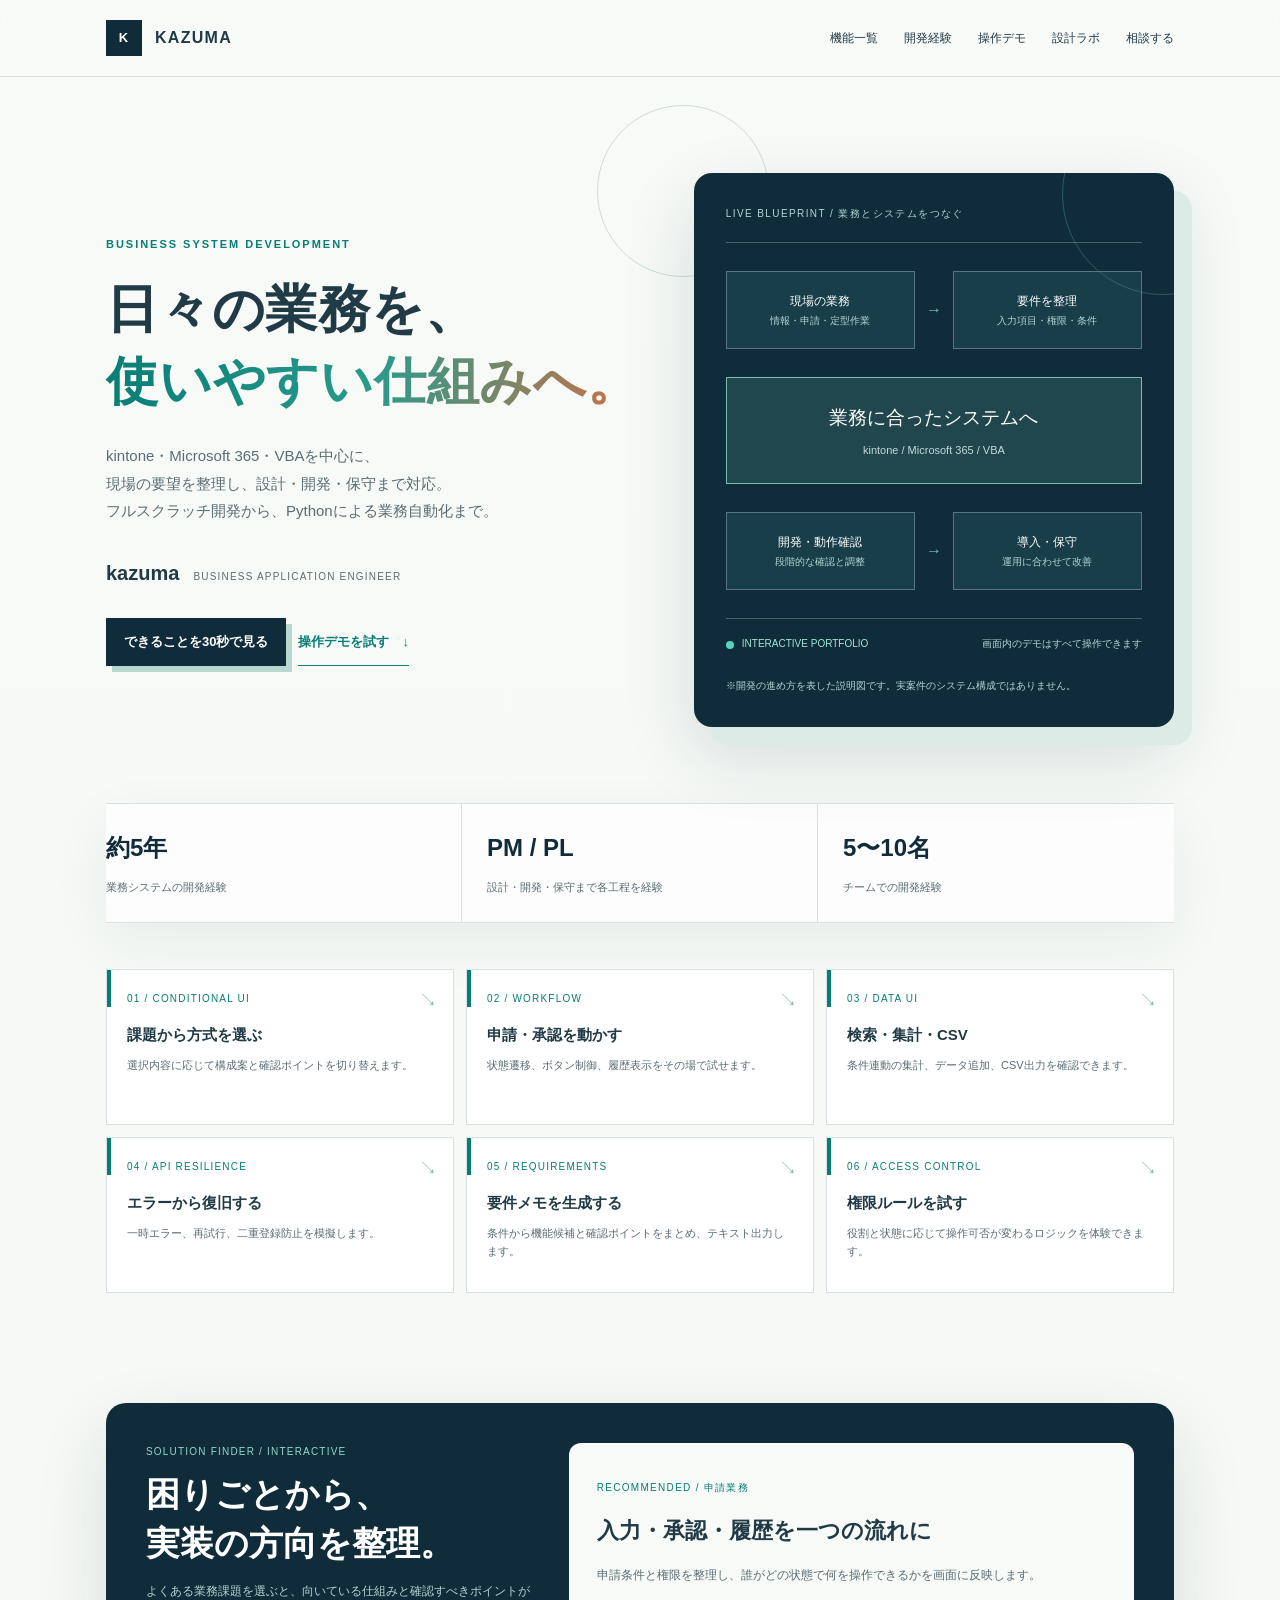
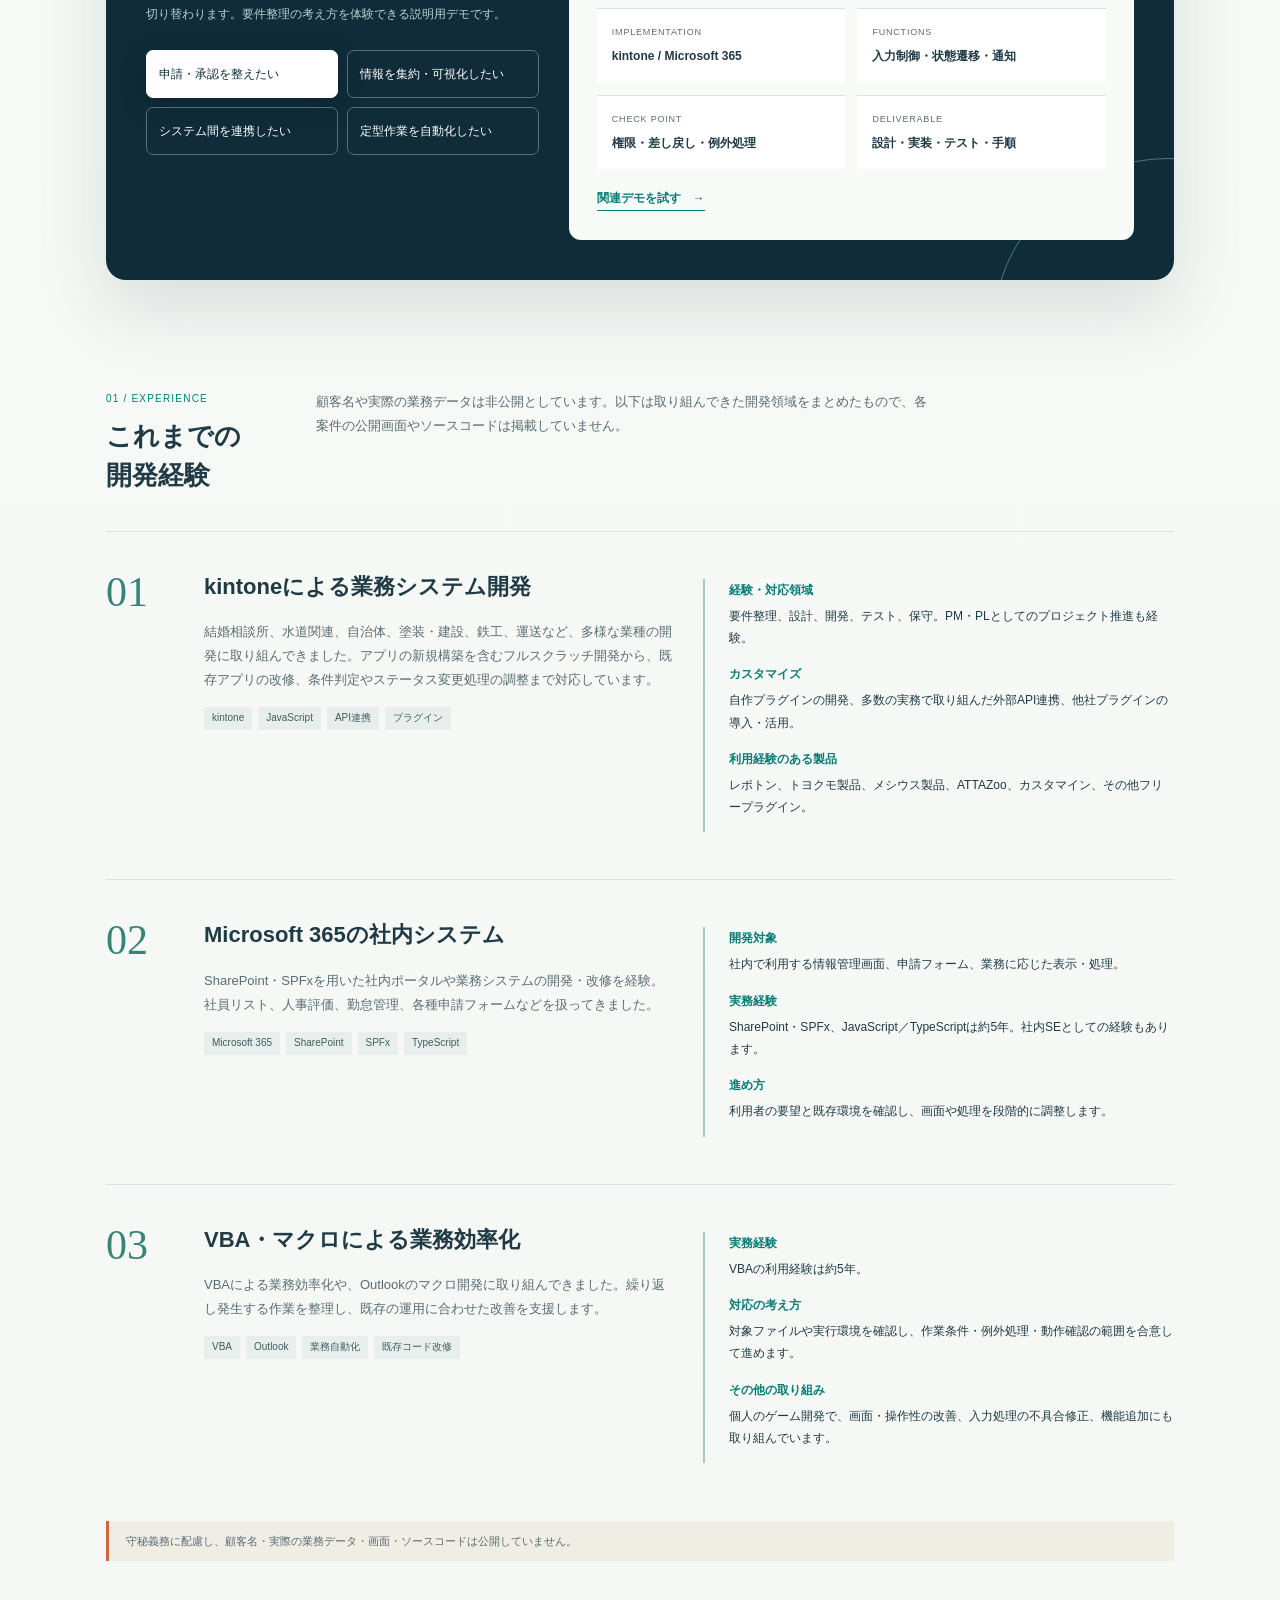
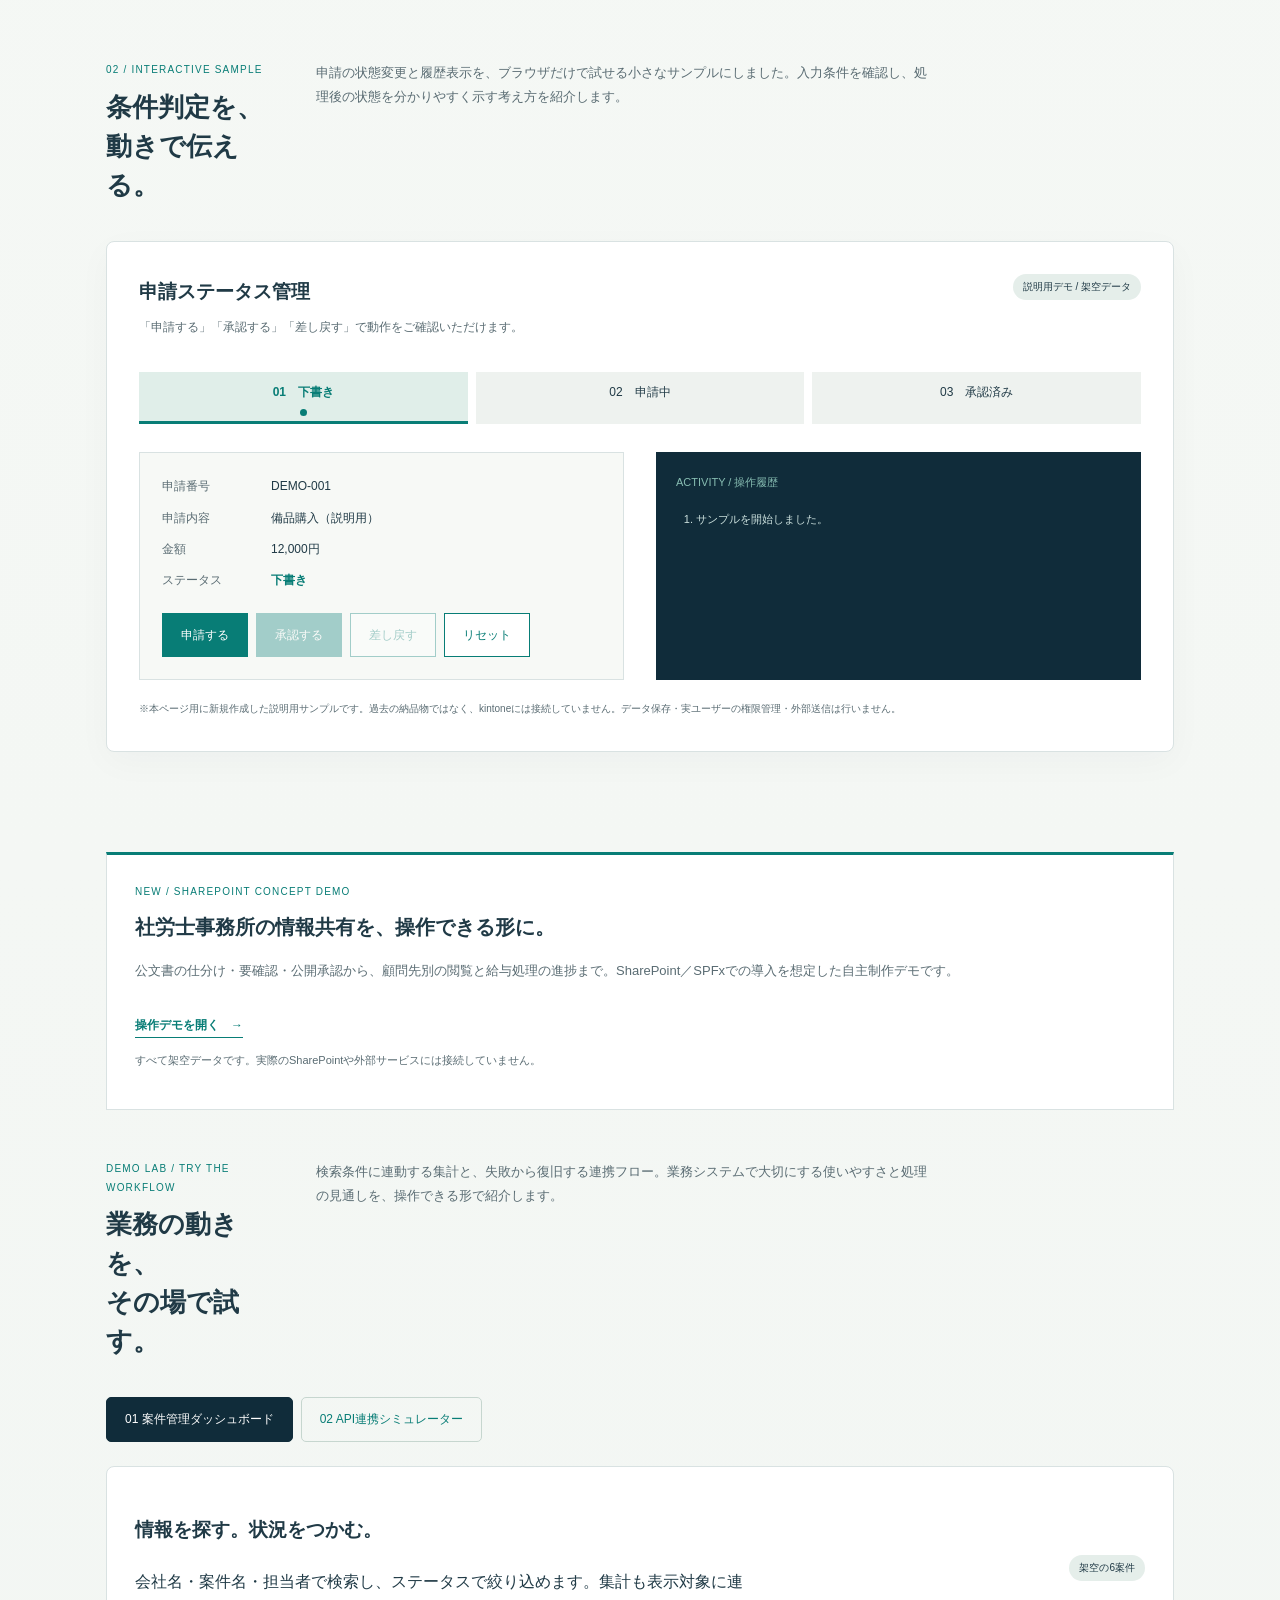
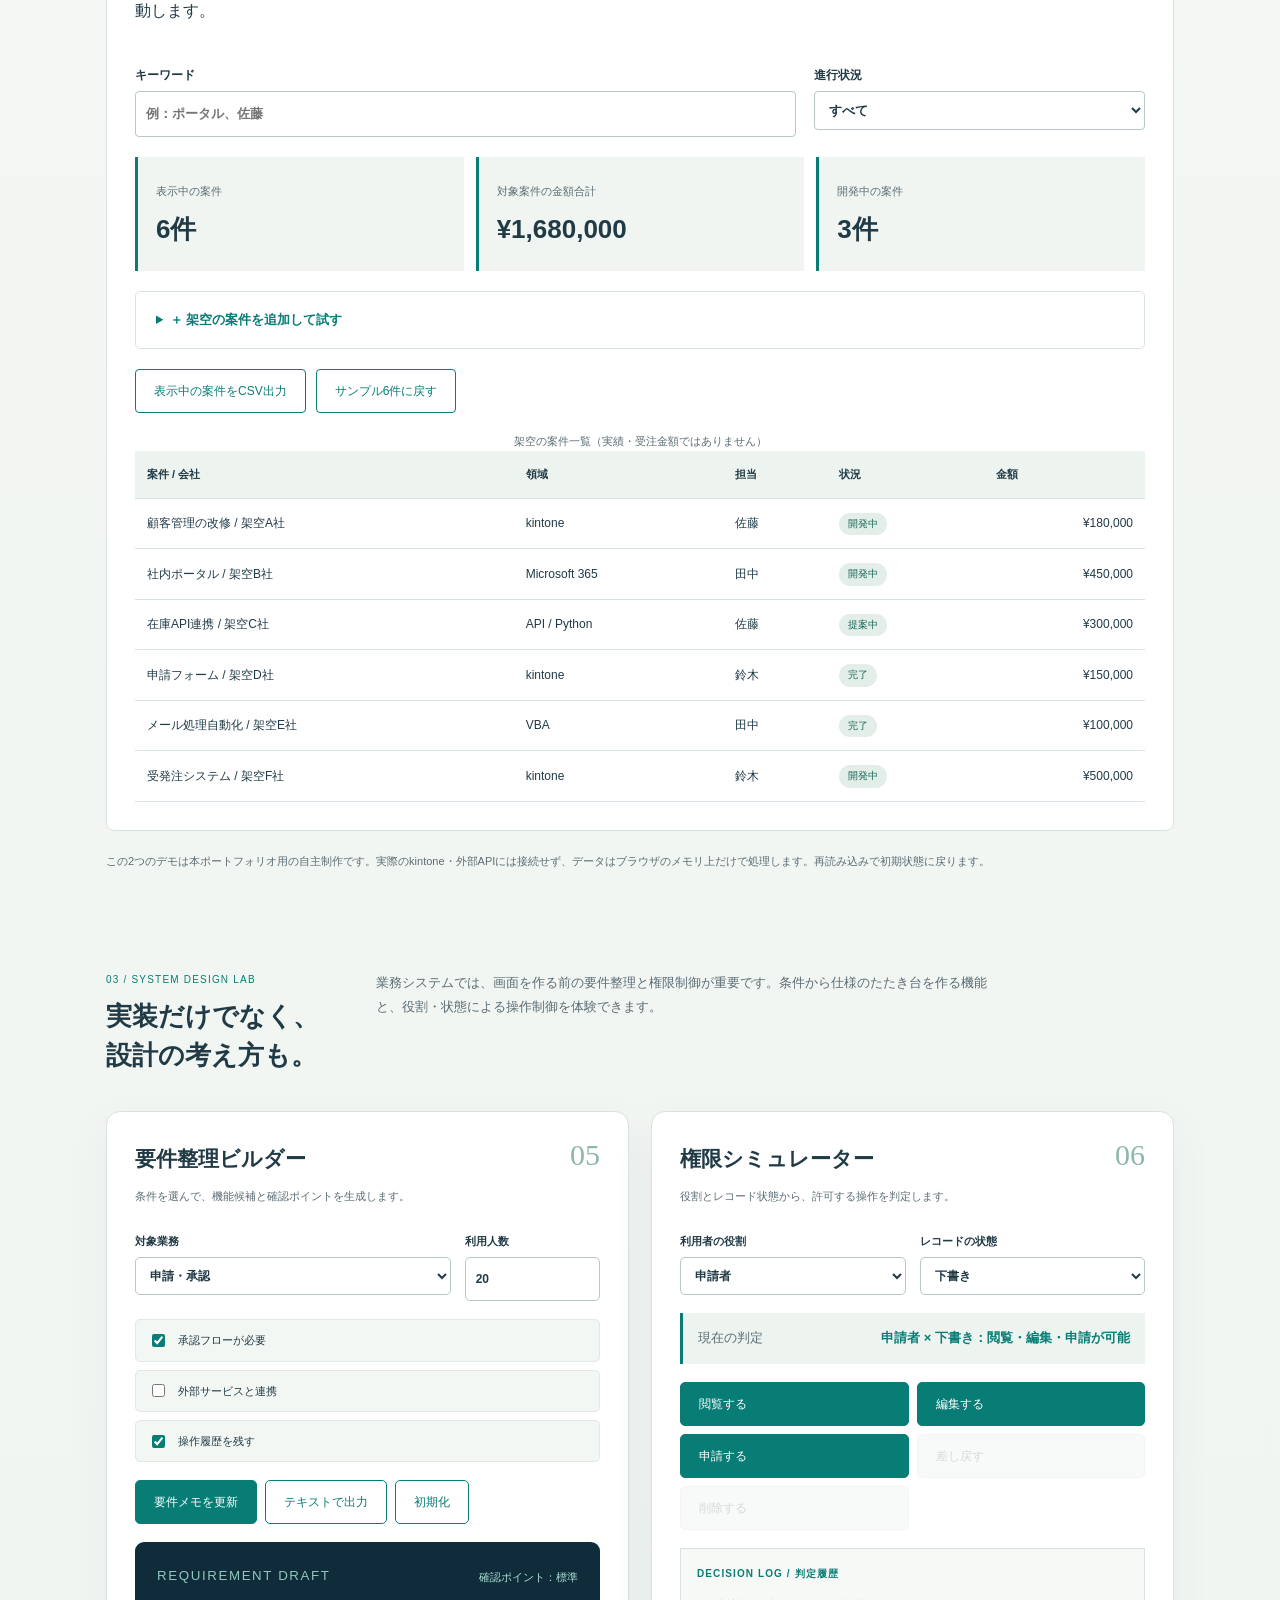
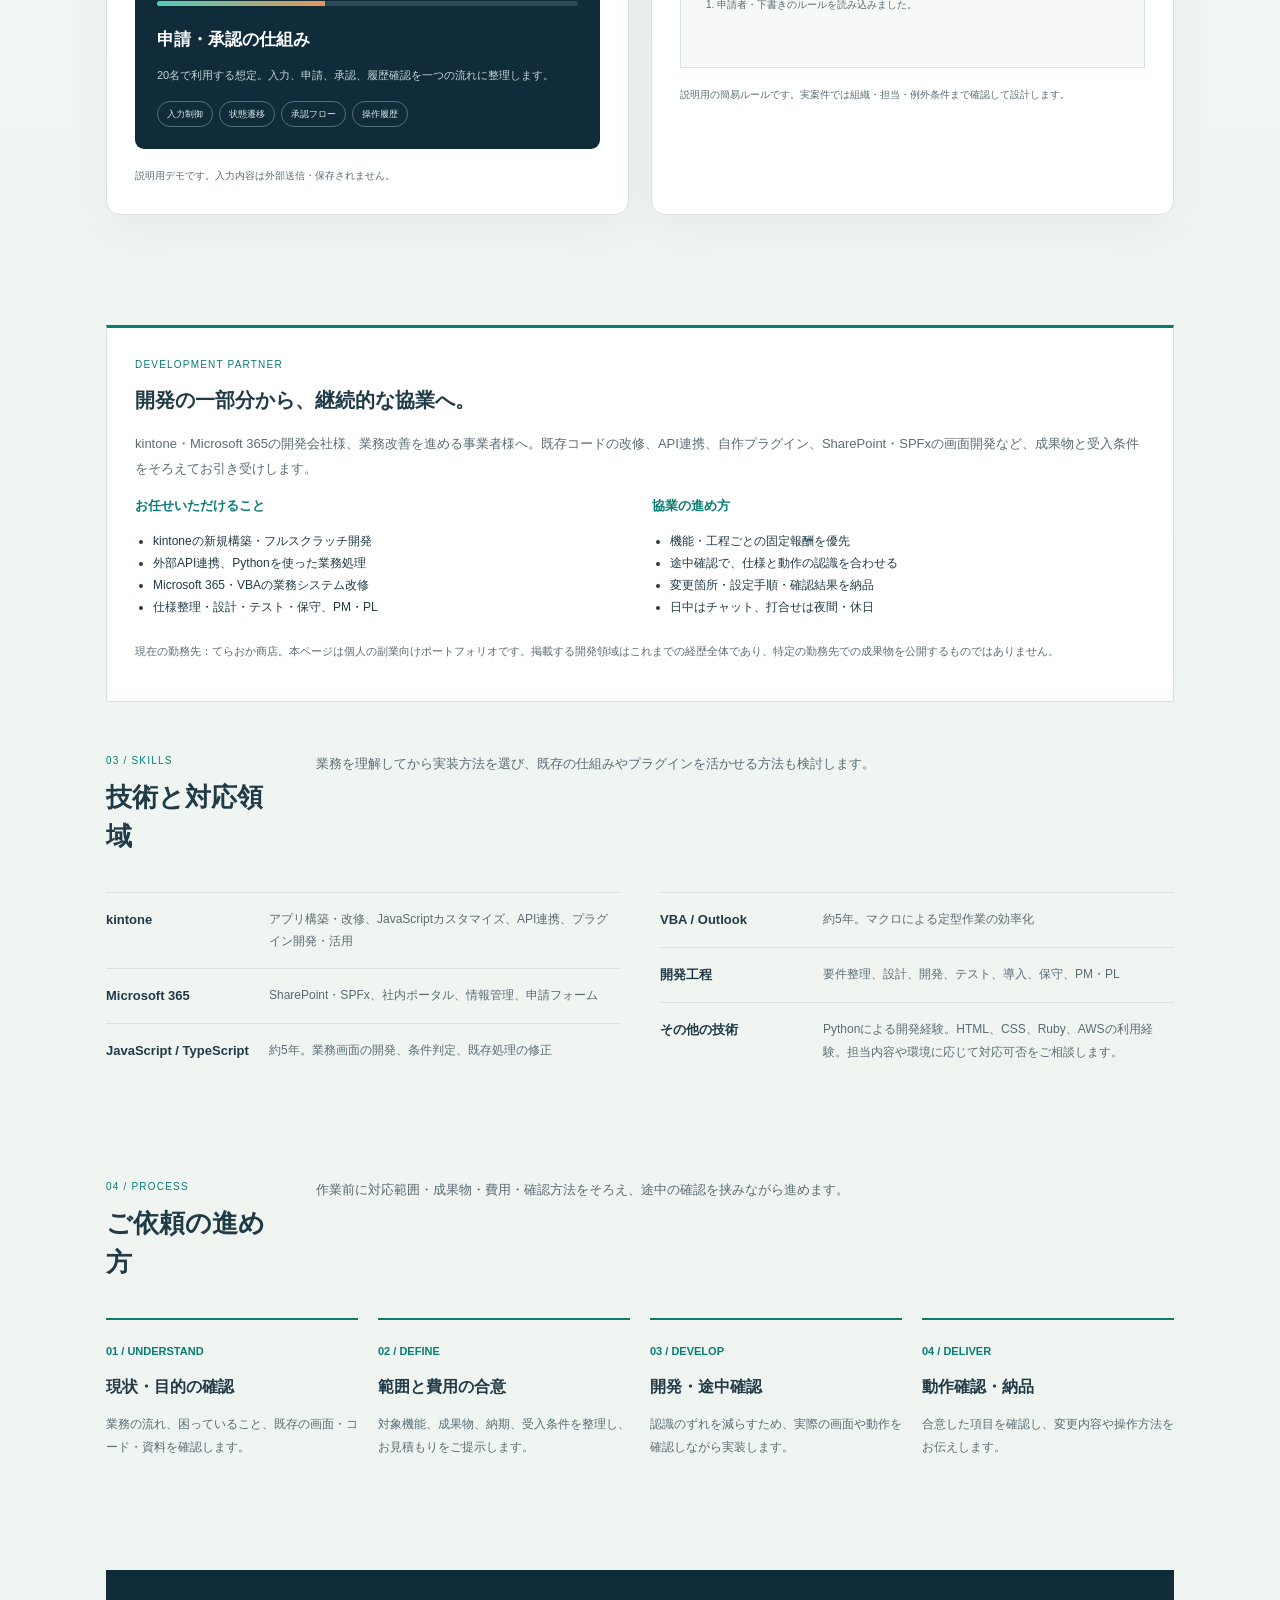
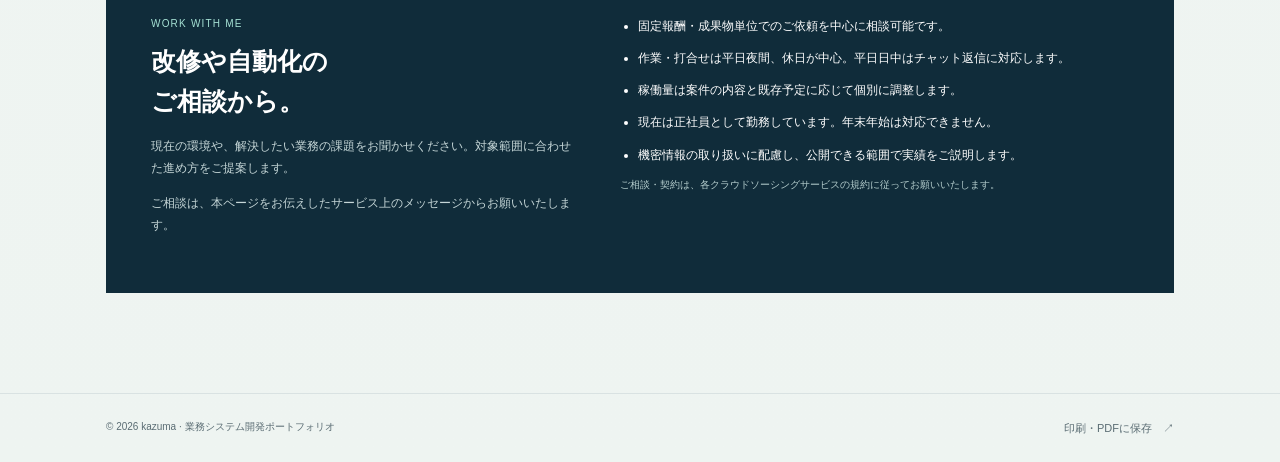
==== commit d4754c4d: "Publish labor office SharePoint concept demo" ====
--- a/index.html
+++ b/index.html
@@ -40,6 +40,7 @@
 <section id="demo"><div class="section-head"><div><div class="label">02 / INTERACTIVE SAMPLE</div><h2>条件判定を、<br>動きで伝える。</h2></div><p>申請の状態変更と履歴表示を、ブラウザだけで試せる小さなサンプルにしました。入力条件を確認し、処理後の状態を分かりやすく示す考え方を紹介します。</p></div>
 <div class="demo"><div class="demo-head"><div><h3>申請ステータス管理</h3><p>「申請する」「承認する」「差し戻す」で動作をご確認いただけます。</p></div><span class="demo-badge">説明用デモ / 架空データ</span></div><div class="steps" aria-label="処理の流れ"><div class="step active" data-state="draft">01　下書き</div><div class="step" data-state="pending">02　申請中</div><div class="step" data-state="approved">03　承認済み</div></div><div class="demo-grid"><div class="ticket"><dl><dt>申請番号</dt><dd>DEMO-001</dd><dt>申請内容</dt><dd>備品購入（説明用）</dd><dt>金額</dt><dd>12,000円</dd><dt>ステータス</dt><dd class="status" id="status" aria-live="polite">下書き</dd></dl><div class="actions"><button type="button" id="submit">申請する</button><button type="button" id="approve" disabled>承認する</button><button type="button" class="secondary" id="return" disabled>差し戻す</button><button type="button" class="secondary" id="reset">リセット</button></div></div><div class="log" aria-live="polite"><h4>ACTIVITY / 操作履歴</h4><ol id="history"><li>サンプルを開始しました。</li></ol></div></div><p style="margin:20px 0 0;font-size:10px">※本ページ用に新規作成した説明用サンプルです。過去の納品物ではなく、kintoneには接続していません。データ保存・実ユーザーの権限管理・外部送信は行いません。</p></div></section>
 
+<section class="engagement" id="sr-office-demo" data-reveal><div class="label">NEW / SHAREPOINT CONCEPT DEMO</div><h3>社労士事務所の情報共有を、操作できる形に。</h3><p>公文書の仕分け・要確認・公開承認から、顧問先別の閲覧と給与処理の進捗まで。SharePoint／SPFxでの導入を想定した自主制作デモです。</p><a class="result-link" href="./sr-office-demo/">操作デモを開く　→</a><p class="subtle">すべて架空データです。実際のSharePointや外部サービスには接続していません。</p></section>
 <section id="studio"><div class="section-head"><div><div class="label">DEMO LAB / TRY THE WORKFLOW</div><h2>業務の動きを、<br>その場で試す。</h2></div><p>検索条件に連動する集計と、失敗から復旧する連携フロー。業務システムで大切にする使いやすさと処理の見通しを、操作できる形で紹介します。</p></div>
 <div class="demo-tabs" role="tablist" aria-label="追加デモの選択"><button id="tab-dashboard" type="button" role="tab" aria-selected="true" aria-controls="panel-dashboard">01 案件管理ダッシュボード</button><button id="tab-sync" type="button" role="tab" aria-selected="false" aria-controls="panel-sync" tabindex="-1">02 API連携シミュレーター</button></div>
 <div id="panel-dashboard" class="demo-panel" role="tabpanel" aria-labelledby="tab-dashboard"><div class="studio-head"><div><h3>情報を探す。状況をつかむ。</h3><p>会社名・案件名・担当者で検索し、ステータスで絞り込めます。集計も表示対象に連動します。</p></div><span class="demo-badge">架空の6案件</span></div>
@@ -153,4 +154,3 @@
 $('permission-return').addEventListener('click',()=>{$('permission-record-state').value='draft';permissionLog('差し戻しを許可し、状態を下書きへ変更しました。');renderPermissions()});
 })();
 </script></body></html>
-
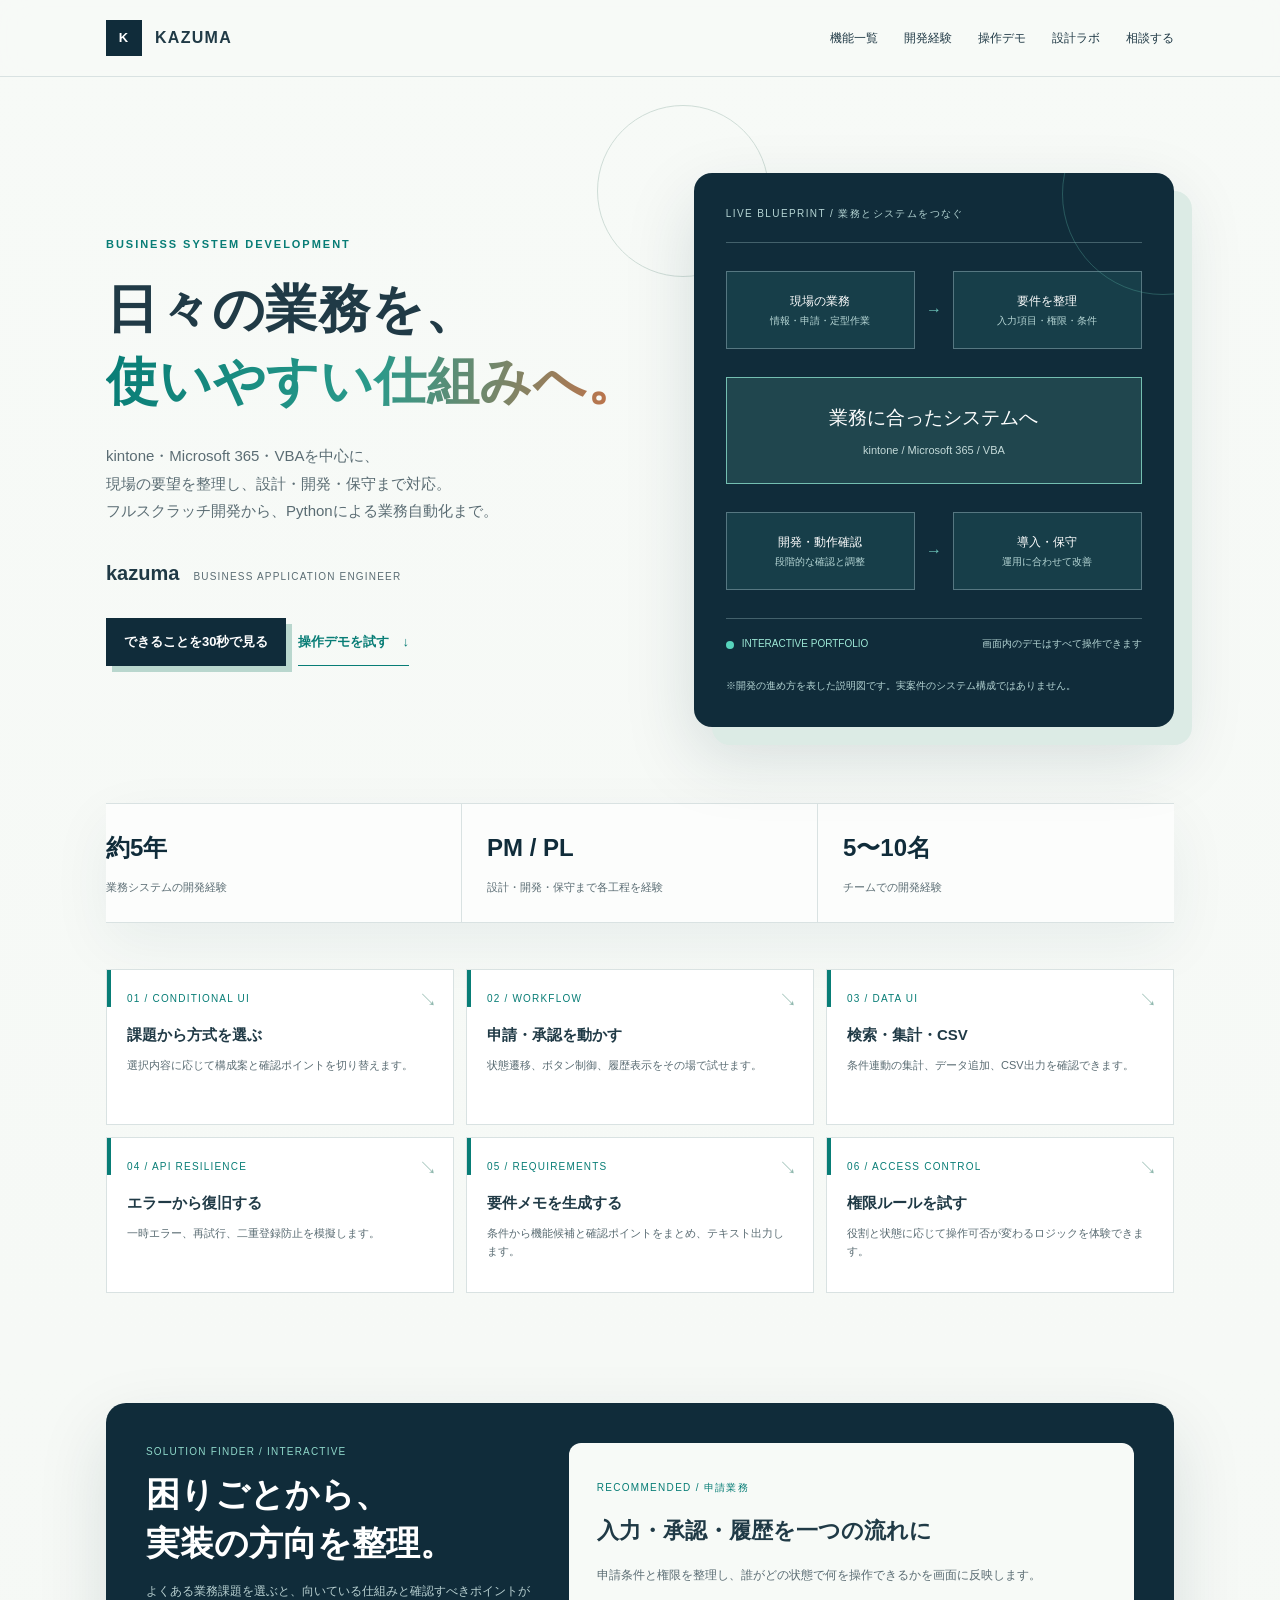
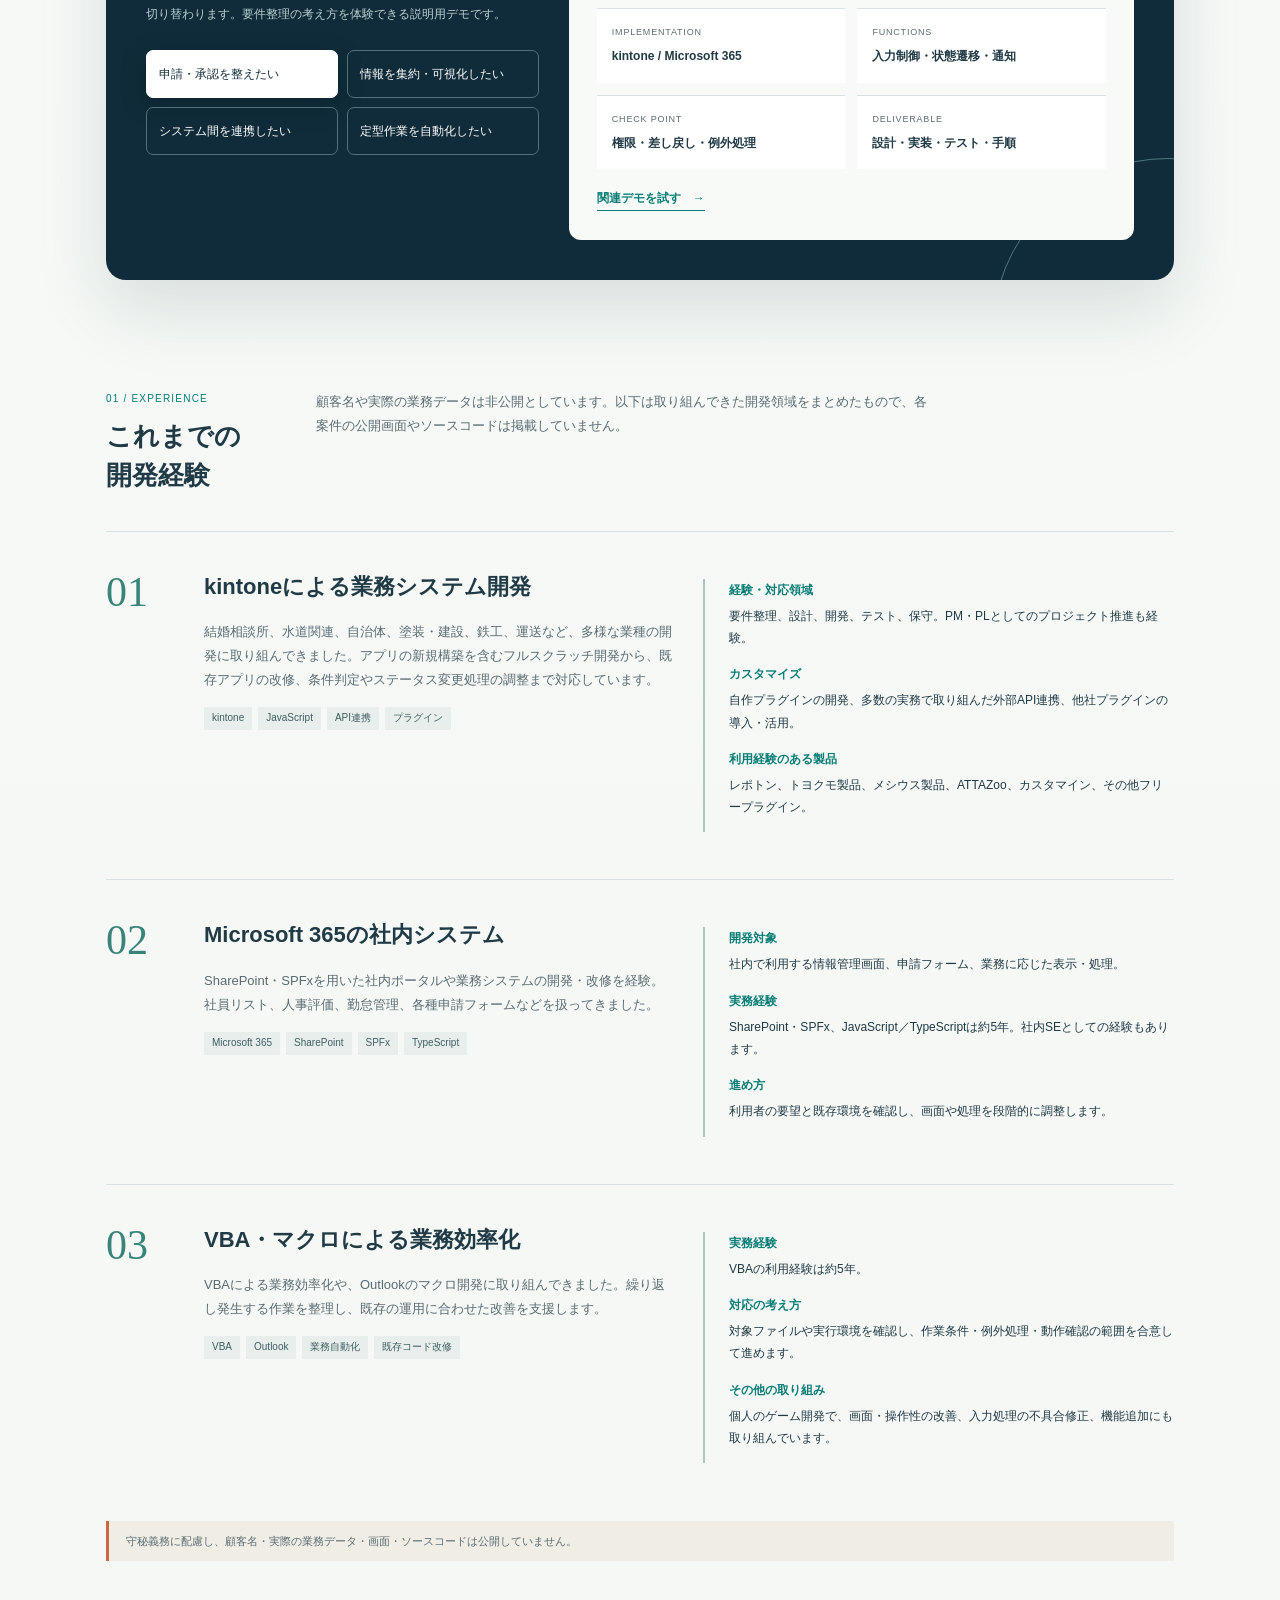
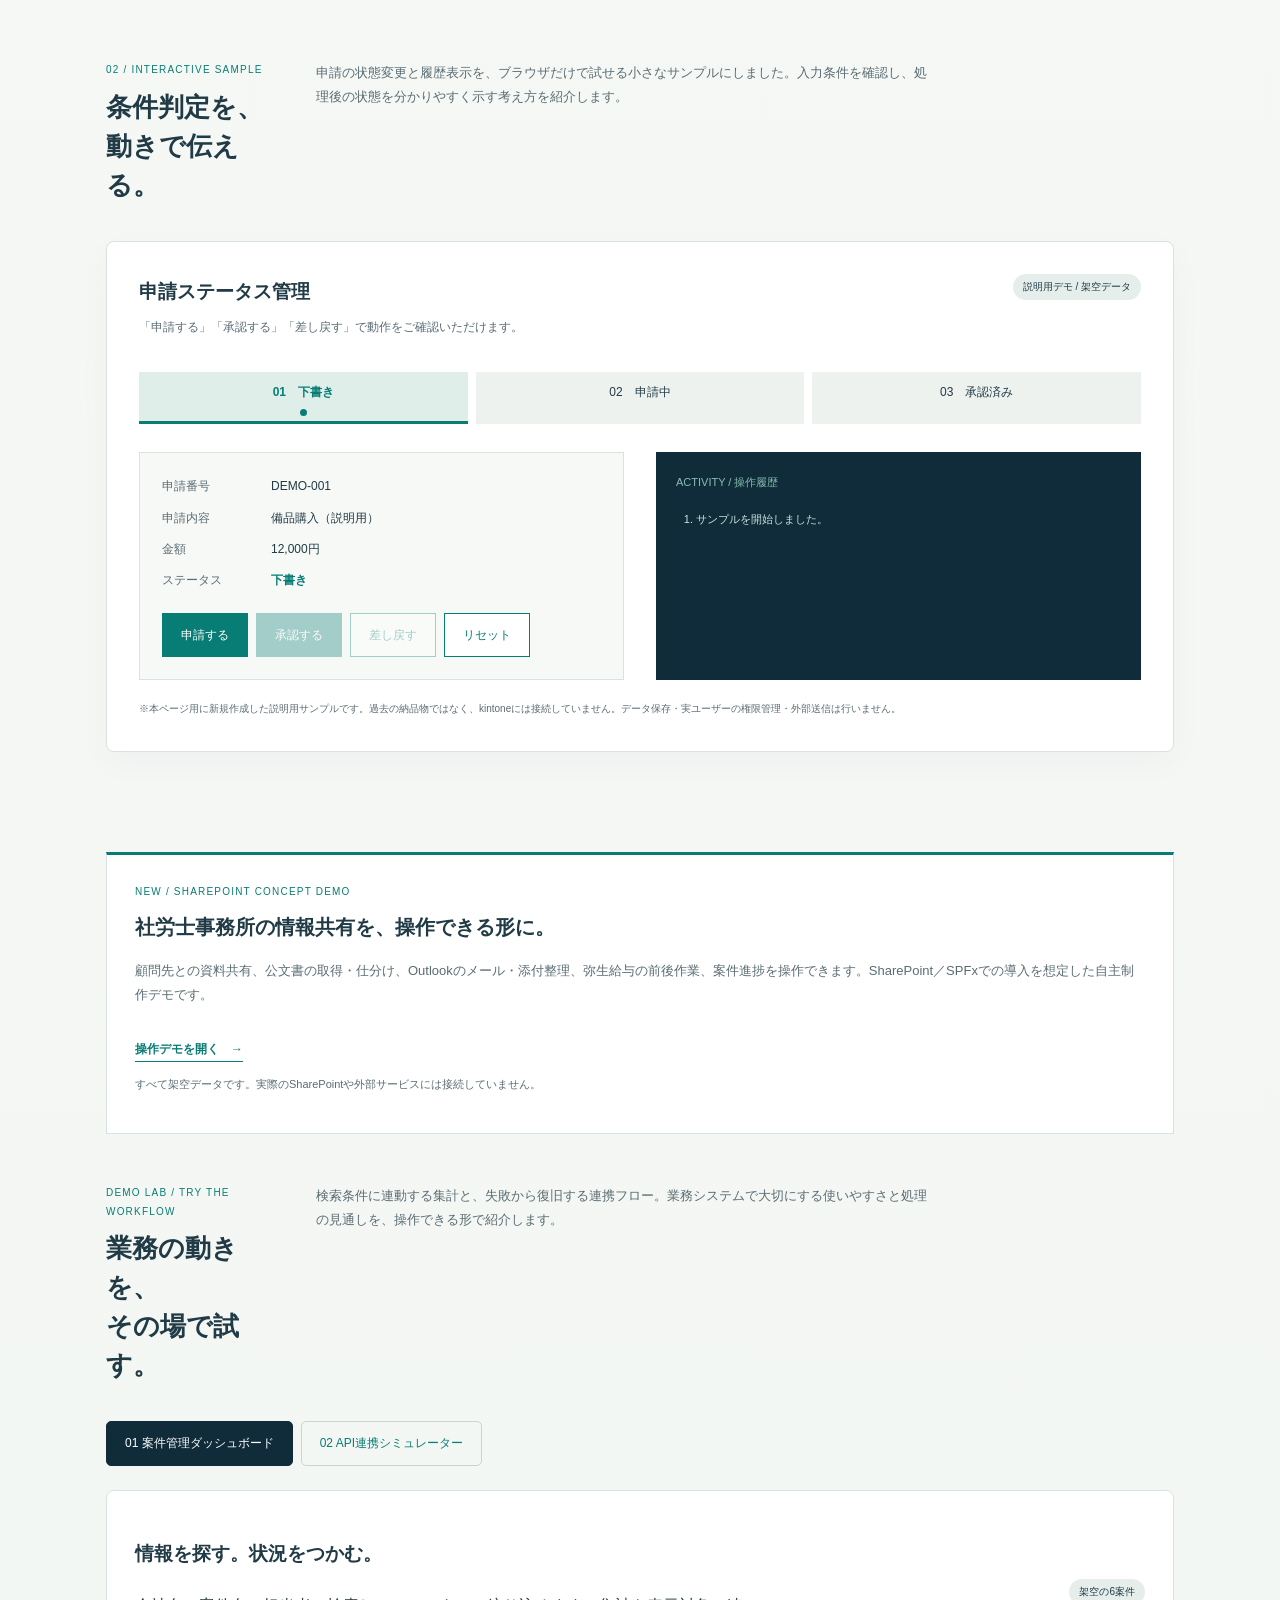
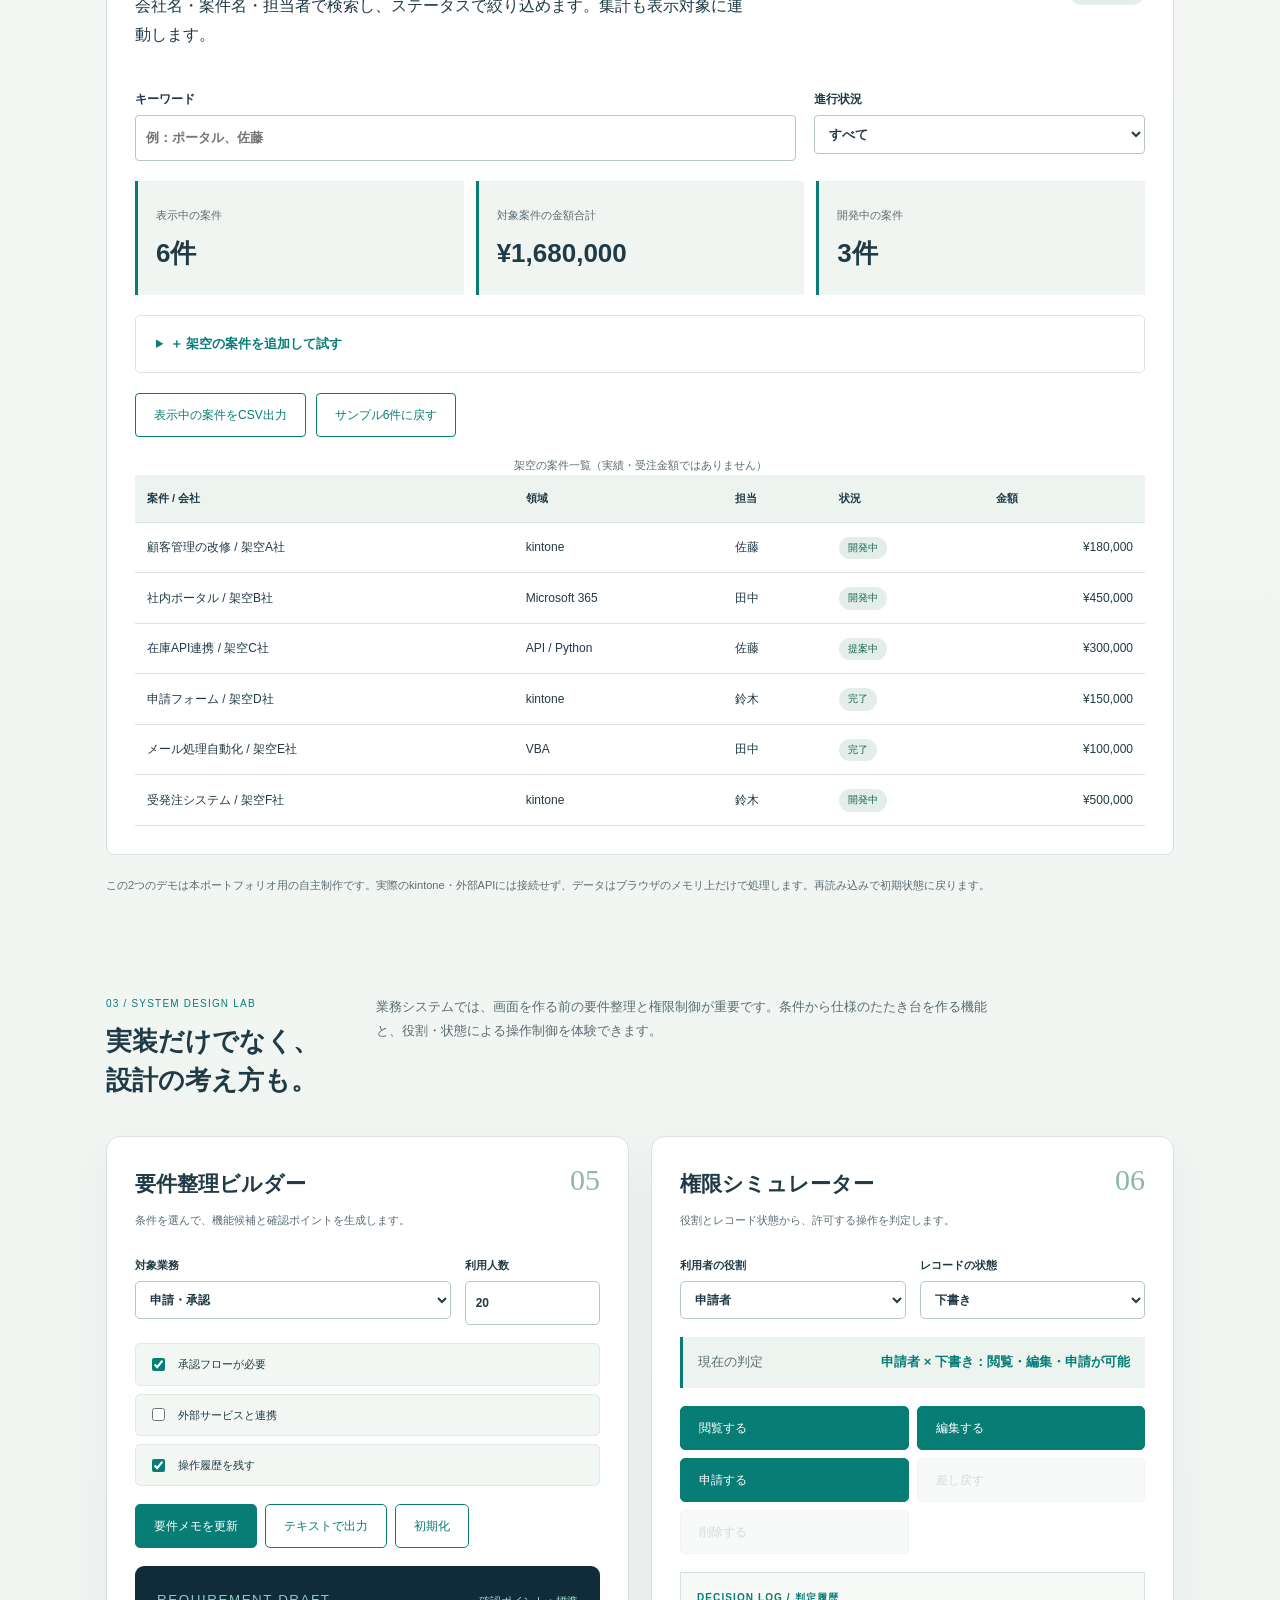
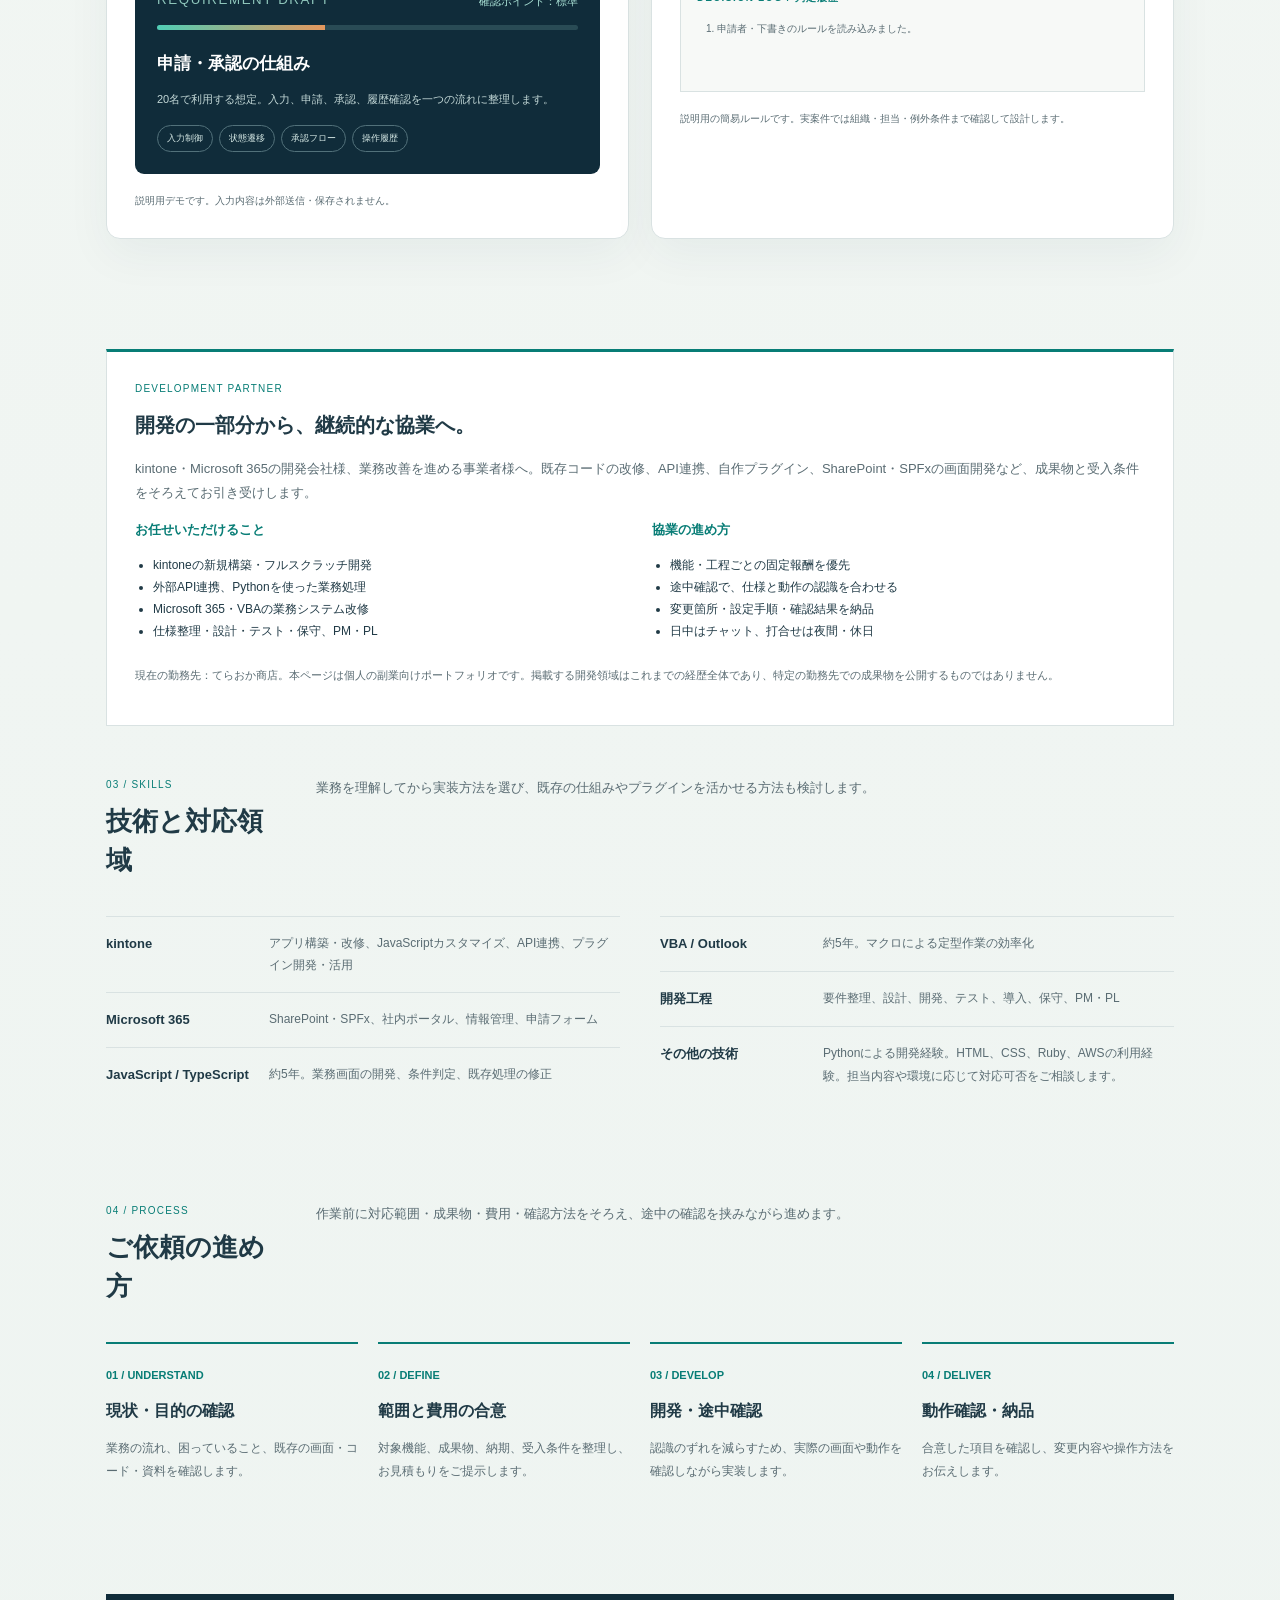
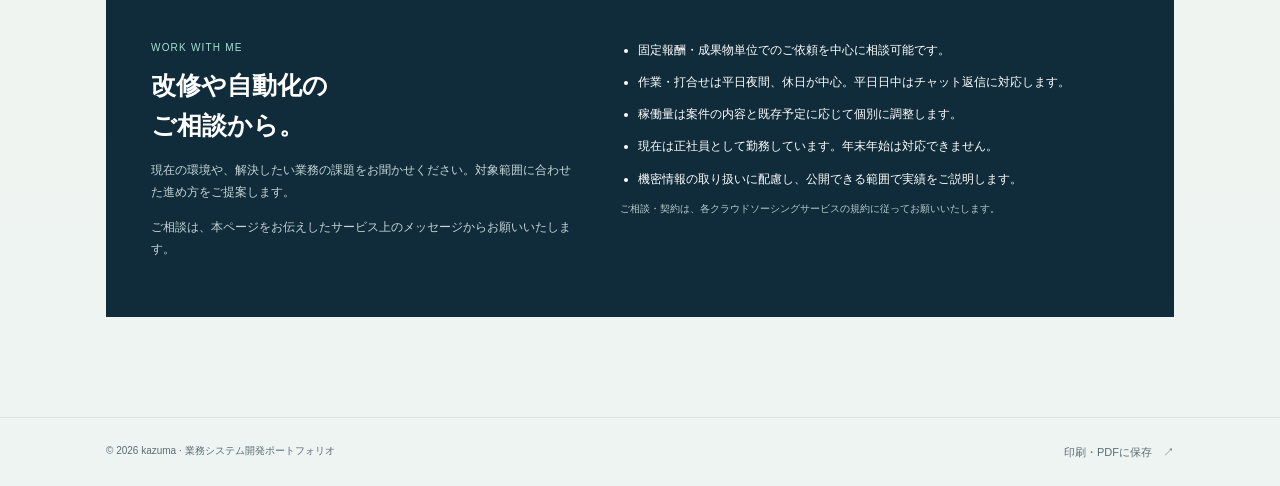
==== commit a354733b: "Publish five-workflow labor office demo" ====
--- a/index.html
+++ b/index.html
@@ -40,7 +40,7 @@
 <section id="demo"><div class="section-head"><div><div class="label">02 / INTERACTIVE SAMPLE</div><h2>条件判定を、<br>動きで伝える。</h2></div><p>申請の状態変更と履歴表示を、ブラウザだけで試せる小さなサンプルにしました。入力条件を確認し、処理後の状態を分かりやすく示す考え方を紹介します。</p></div>
 <div class="demo"><div class="demo-head"><div><h3>申請ステータス管理</h3><p>「申請する」「承認する」「差し戻す」で動作をご確認いただけます。</p></div><span class="demo-badge">説明用デモ / 架空データ</span></div><div class="steps" aria-label="処理の流れ"><div class="step active" data-state="draft">01　下書き</div><div class="step" data-state="pending">02　申請中</div><div class="step" data-state="approved">03　承認済み</div></div><div class="demo-grid"><div class="ticket"><dl><dt>申請番号</dt><dd>DEMO-001</dd><dt>申請内容</dt><dd>備品購入（説明用）</dd><dt>金額</dt><dd>12,000円</dd><dt>ステータス</dt><dd class="status" id="status" aria-live="polite">下書き</dd></dl><div class="actions"><button type="button" id="submit">申請する</button><button type="button" id="approve" disabled>承認する</button><button type="button" class="secondary" id="return" disabled>差し戻す</button><button type="button" class="secondary" id="reset">リセット</button></div></div><div class="log" aria-live="polite"><h4>ACTIVITY / 操作履歴</h4><ol id="history"><li>サンプルを開始しました。</li></ol></div></div><p style="margin:20px 0 0;font-size:10px">※本ページ用に新規作成した説明用サンプルです。過去の納品物ではなく、kintoneには接続していません。データ保存・実ユーザーの権限管理・外部送信は行いません。</p></div></section>
 
-<section class="engagement" id="sr-office-demo" data-reveal><div class="label">NEW / SHAREPOINT CONCEPT DEMO</div><h3>社労士事務所の情報共有を、操作できる形に。</h3><p>公文書の仕分け・要確認・公開承認から、顧問先別の閲覧と給与処理の進捗まで。SharePoint／SPFxでの導入を想定した自主制作デモです。</p><a class="result-link" href="./sr-office-demo/">操作デモを開く　→</a><p class="subtle">すべて架空データです。実際のSharePointや外部サービスには接続していません。</p></section>
+<section class="engagement" id="sr-office-demo" data-reveal><div class="label">NEW / SHAREPOINT CONCEPT DEMO</div><h3>社労士事務所の情報共有を、操作できる形に。</h3><p>顧問先との資料共有、公文書の取得・仕分け、Outlookのメール・添付整理、弥生給与の前後作業、案件進捗を操作できます。SharePoint／SPFxでの導入を想定した自主制作デモです。</p><a class="result-link" href="./sr-office-demo/">操作デモを開く　→</a><p class="subtle">すべて架空データです。実際のSharePointや外部サービスには接続していません。</p></section>
 <section id="studio"><div class="section-head"><div><div class="label">DEMO LAB / TRY THE WORKFLOW</div><h2>業務の動きを、<br>その場で試す。</h2></div><p>検索条件に連動する集計と、失敗から復旧する連携フロー。業務システムで大切にする使いやすさと処理の見通しを、操作できる形で紹介します。</p></div>
 <div class="demo-tabs" role="tablist" aria-label="追加デモの選択"><button id="tab-dashboard" type="button" role="tab" aria-selected="true" aria-controls="panel-dashboard">01 案件管理ダッシュボード</button><button id="tab-sync" type="button" role="tab" aria-selected="false" aria-controls="panel-sync" tabindex="-1">02 API連携シミュレーター</button></div>
 <div id="panel-dashboard" class="demo-panel" role="tabpanel" aria-labelledby="tab-dashboard"><div class="studio-head"><div><h3>情報を探す。状況をつかむ。</h3><p>会社名・案件名・担当者で検索し、ステータスで絞り込めます。集計も表示対象に連動します。</p></div><span class="demo-badge">架空の6案件</span></div>
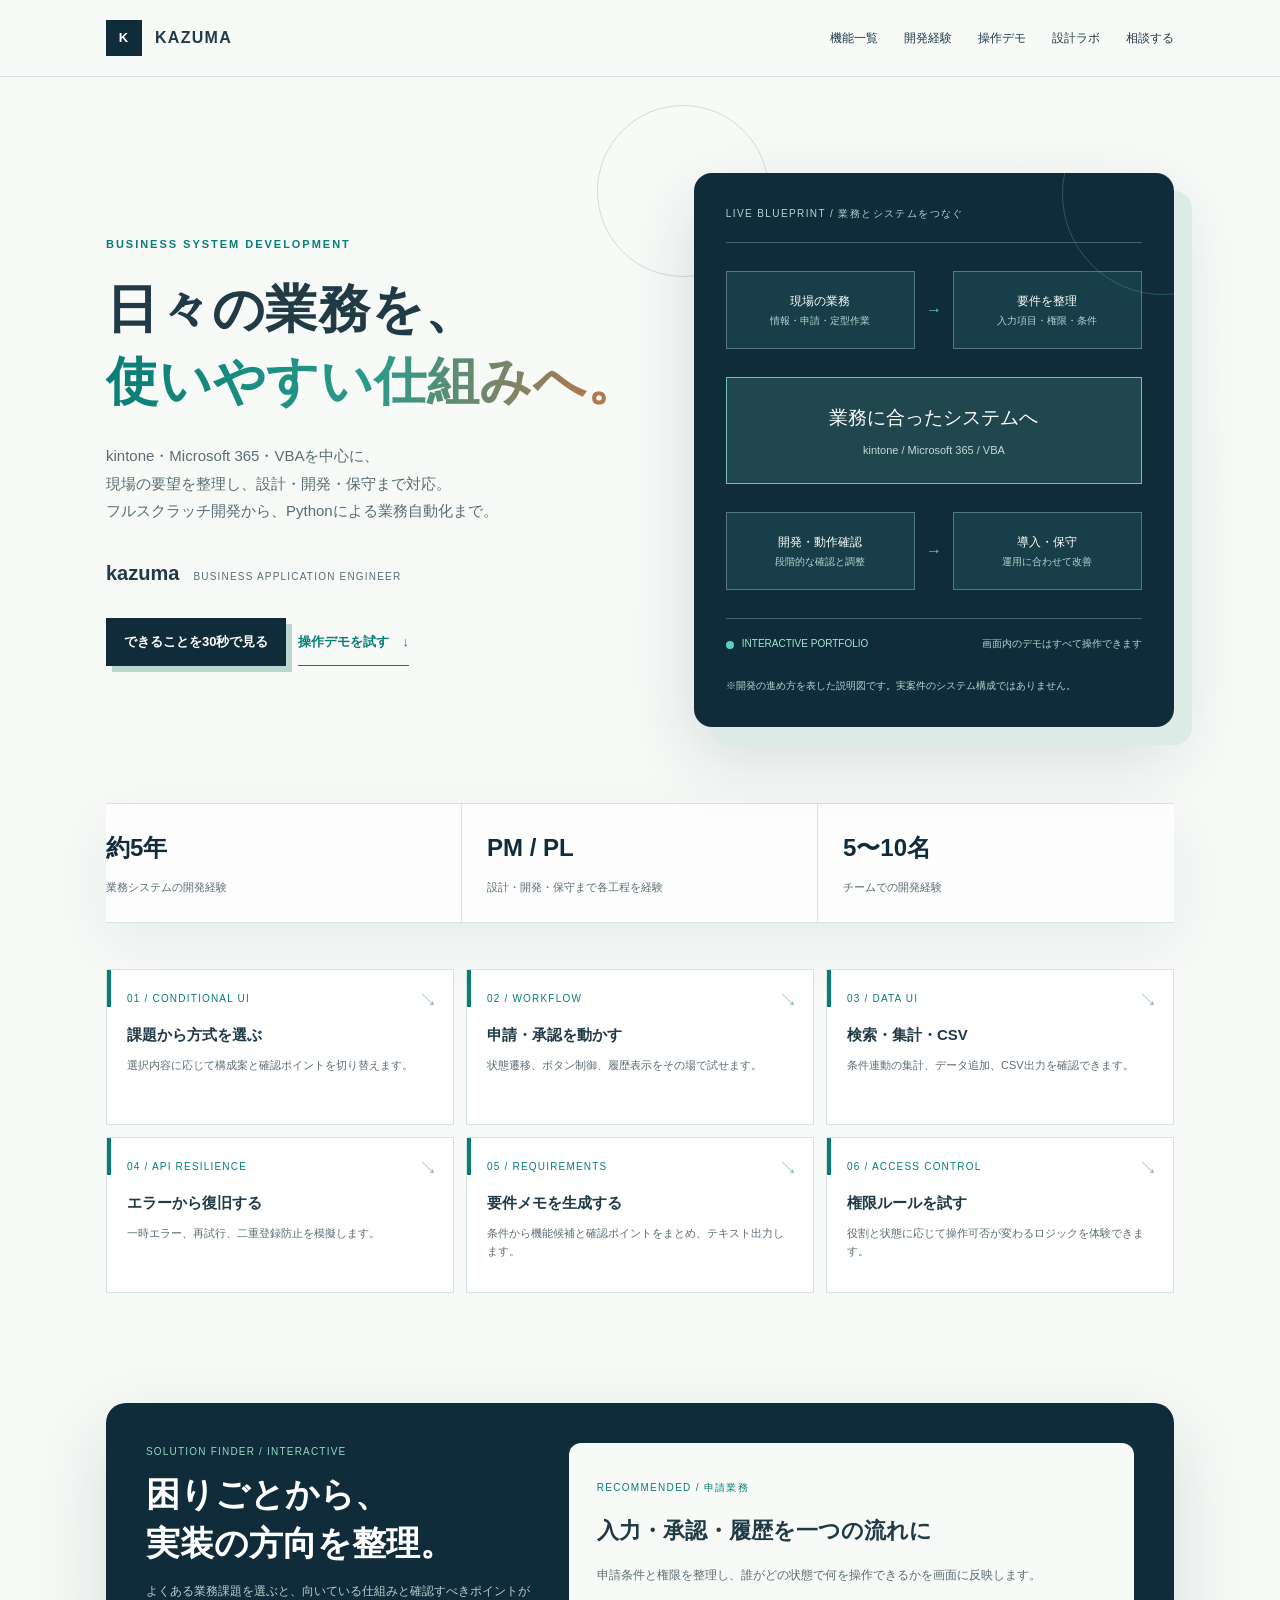
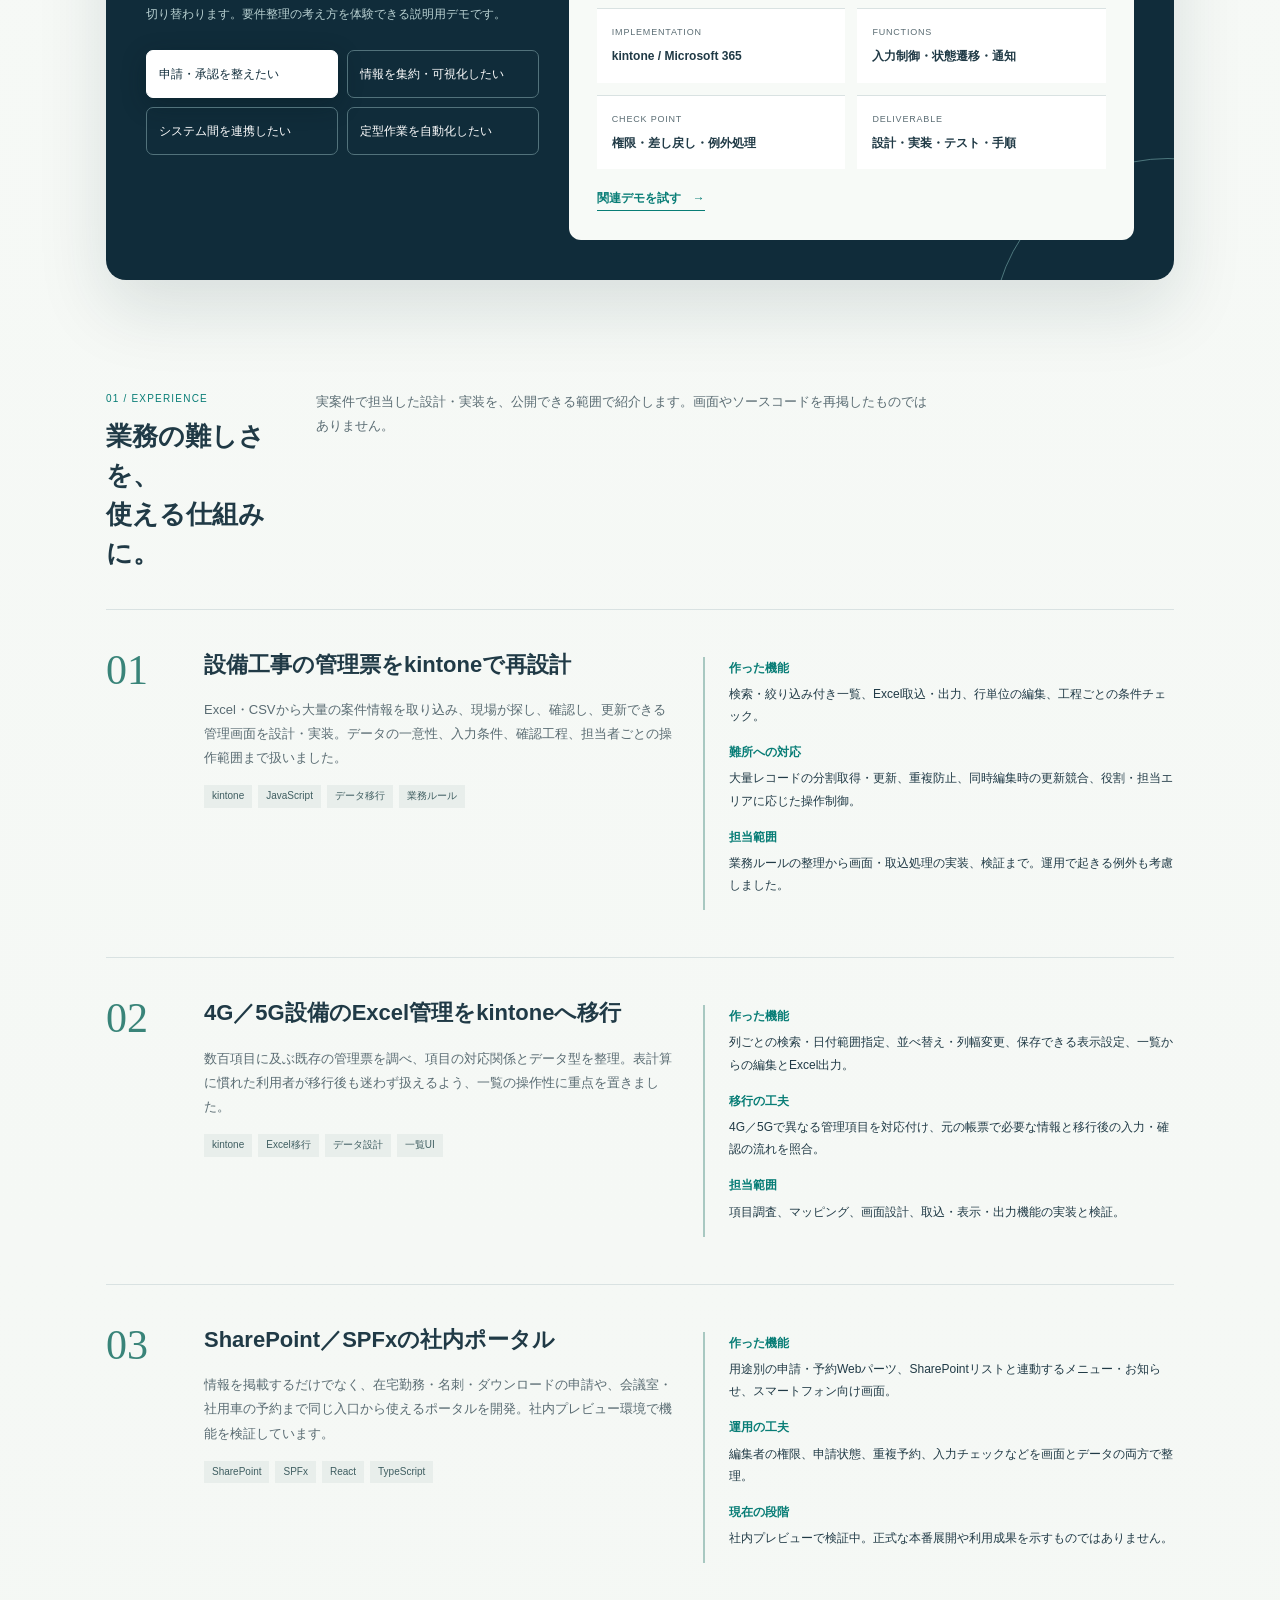
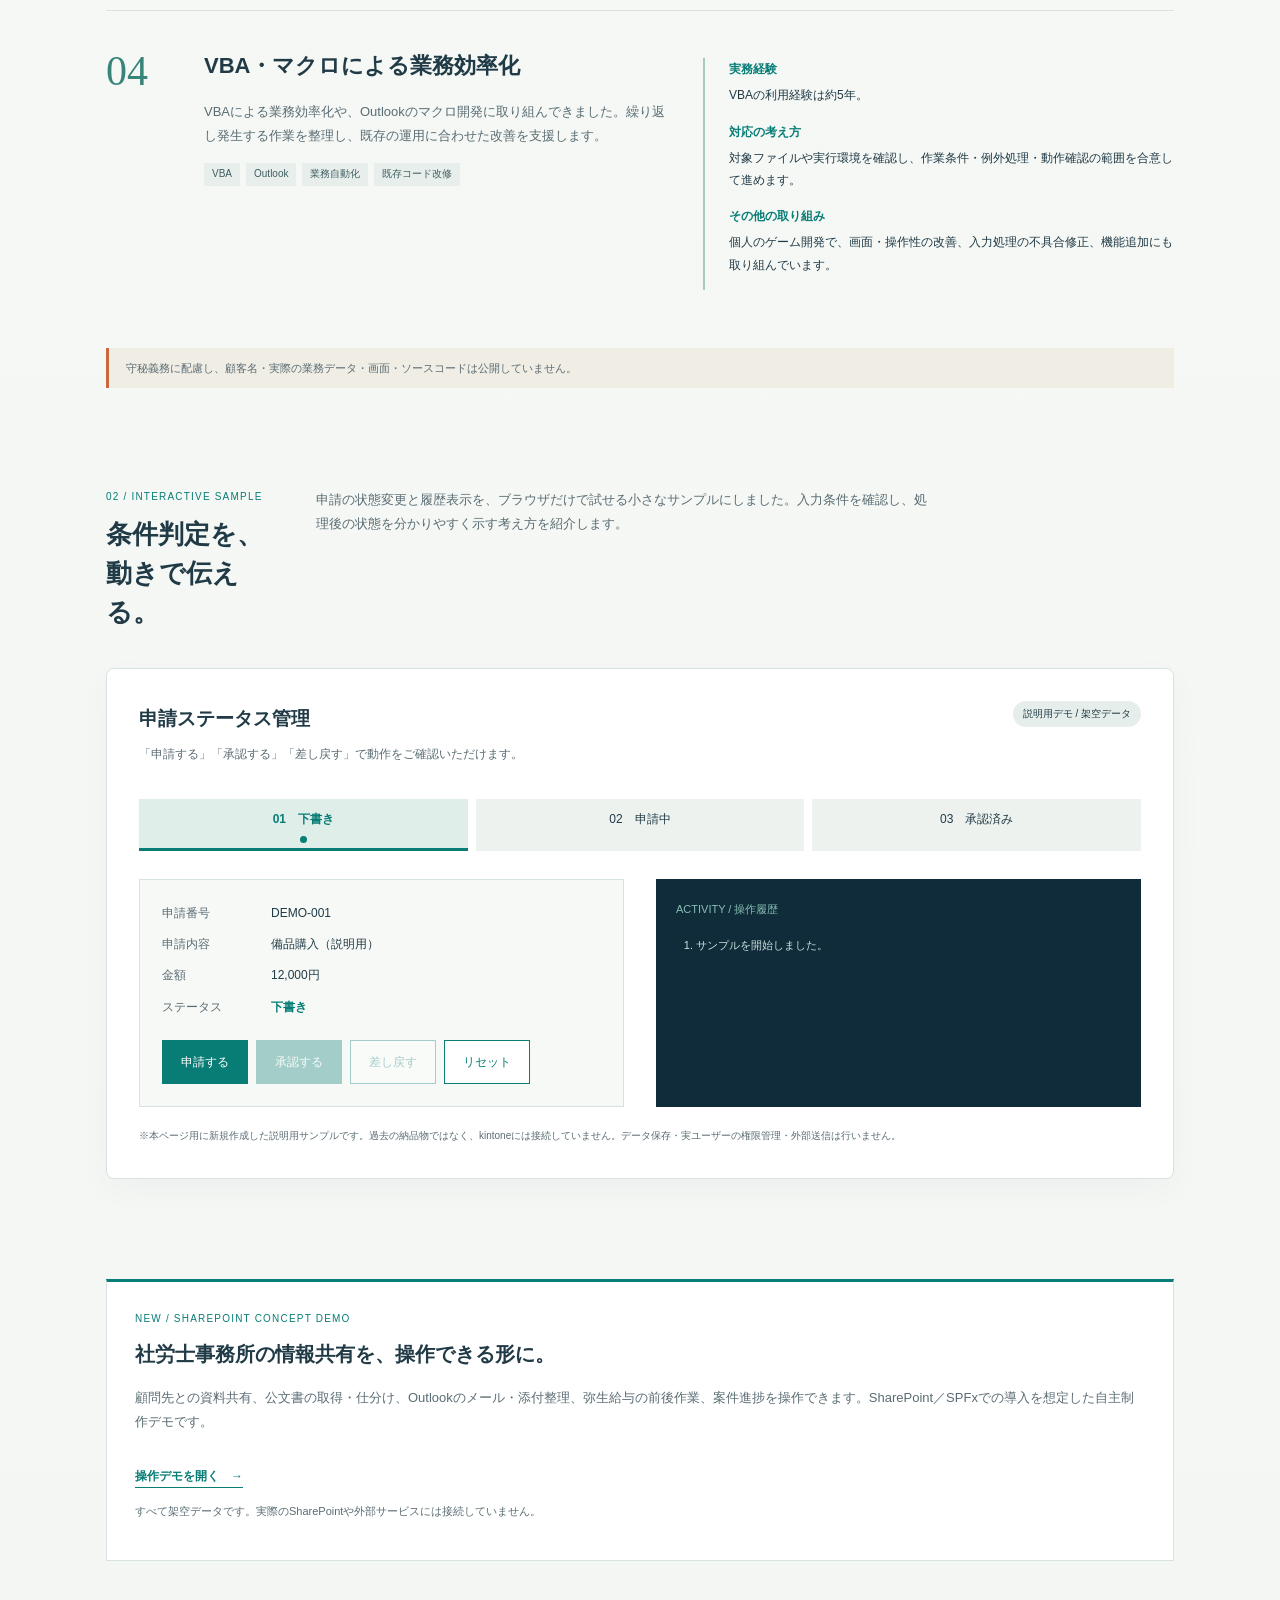
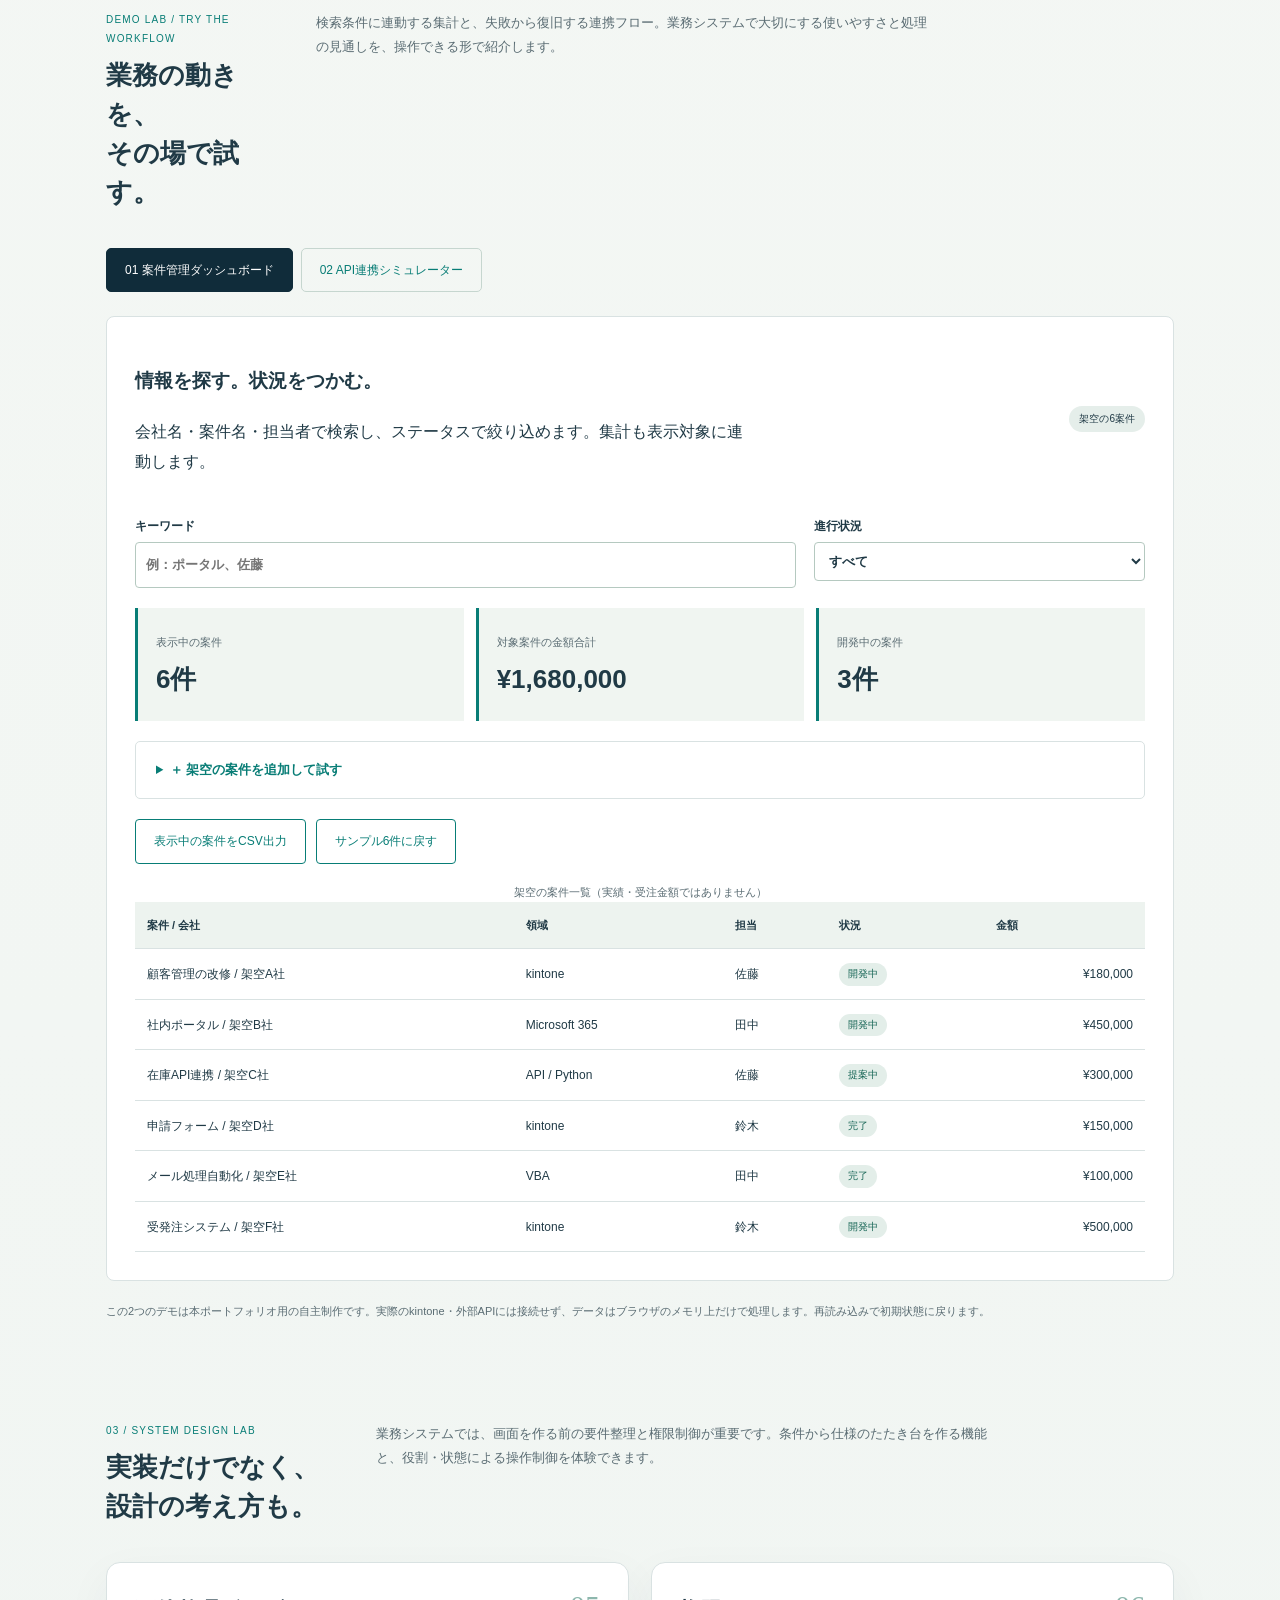
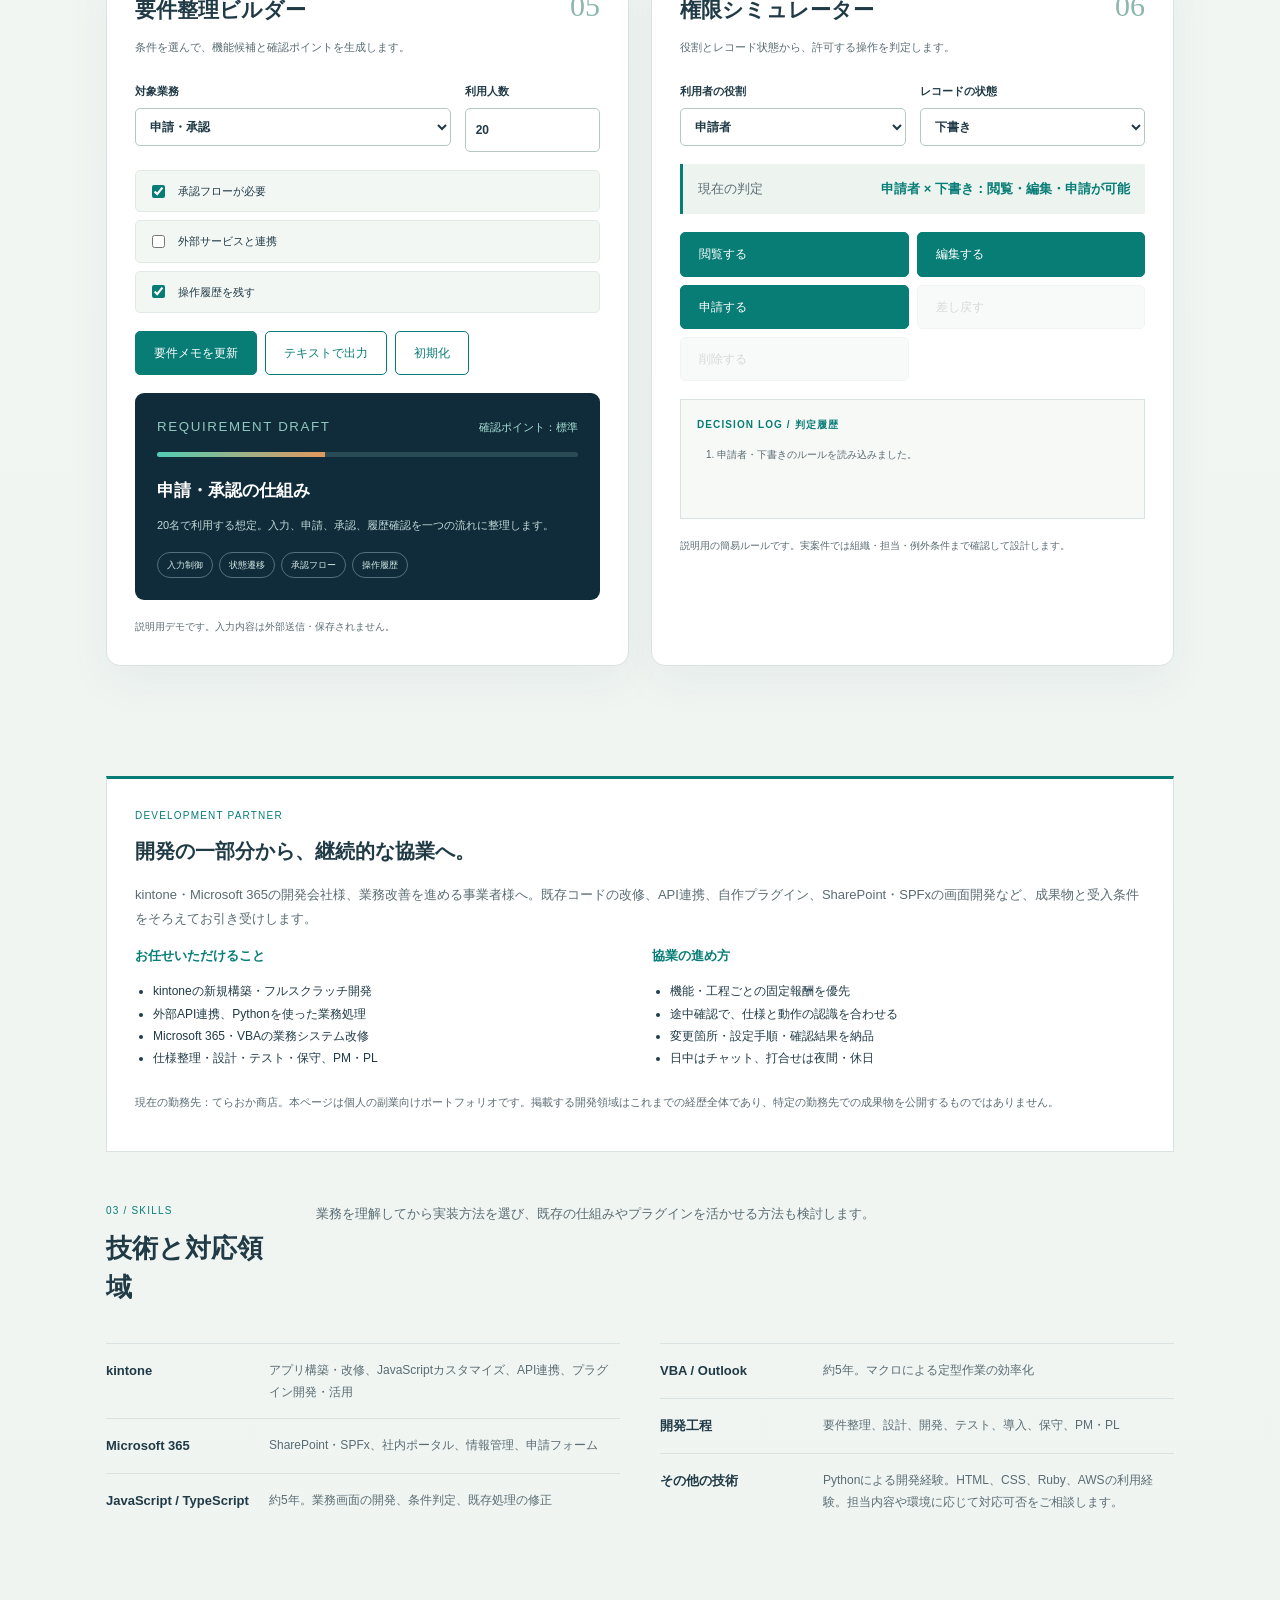
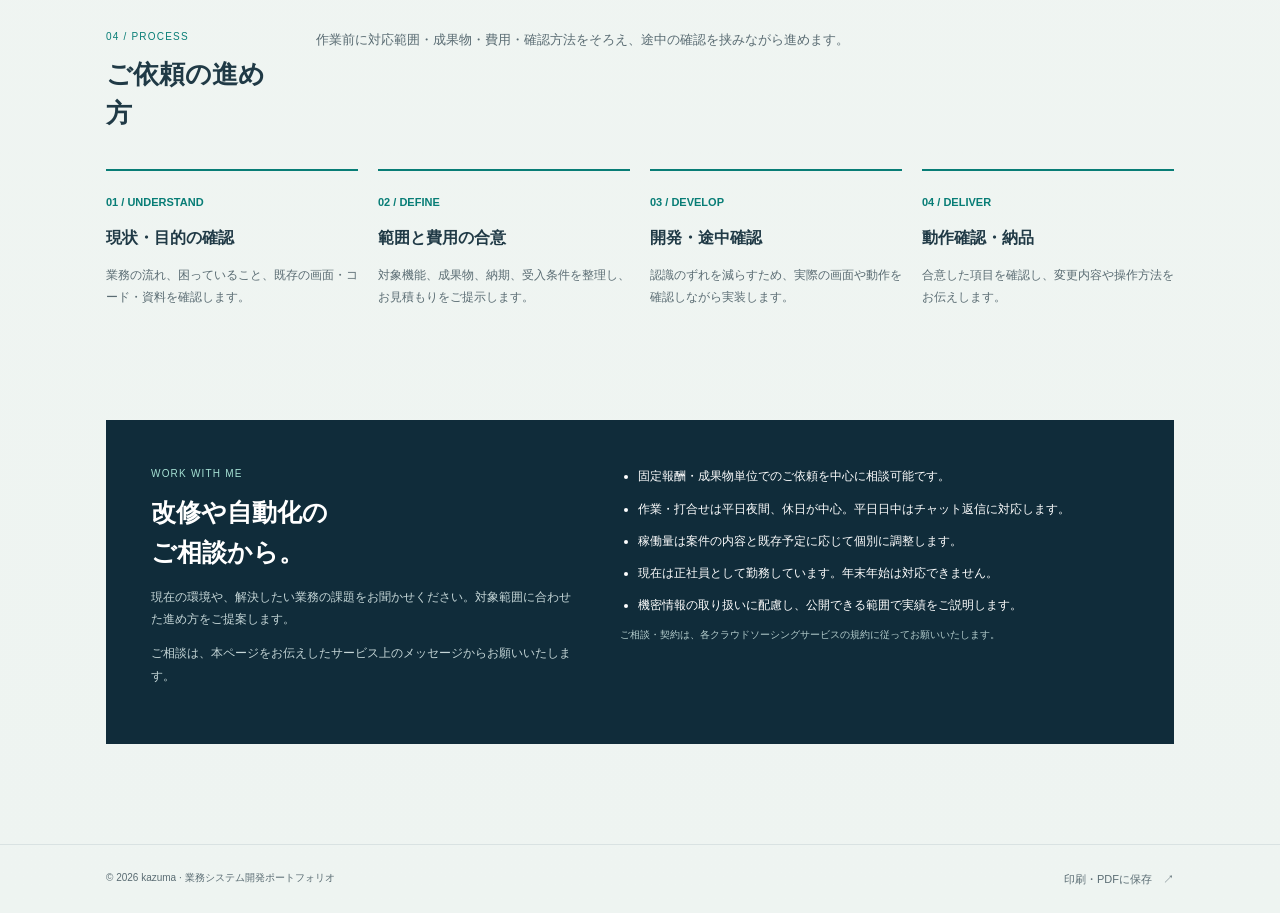
==== commit ff67464a: "Show concrete kintone and SPFx development work" ====
--- a/index.html
+++ b/index.html
@@ -32,10 +32,11 @@
 <div class="facts"><div class="fact"><b>約5年</b><span>業務システムの開発経験</span></div><div class="fact"><b>PM / PL</b><span>設計・開発・保守まで各工程を経験</span></div><div class="fact"><b>5〜10名</b><span>チームでの開発経験</span></div></div>
 <div class="feature-ribbon" id="capabilities" aria-label="このサイトで試せる機能" data-reveal><a class="feature-card" href="#finder"><small>01 / CONDITIONAL UI</small><strong>課題から方式を選ぶ</strong><span>選択内容に応じて構成案と確認ポイントを切り替えます。</span><em>↘</em></a><a class="feature-card" href="#demo"><small>02 / WORKFLOW</small><strong>申請・承認を動かす</strong><span>状態遷移、ボタン制御、履歴表示をその場で試せます。</span><em>↘</em></a><a class="feature-card" href="#studio"><small>03 / DATA UI</small><strong>検索・集計・CSV</strong><span>条件連動の集計、データ追加、CSV出力を確認できます。</span><em>↘</em></a><a class="feature-card" href="#studio"><small>04 / API RESILIENCE</small><strong>エラーから復旧する</strong><span>一時エラー、再試行、二重登録防止を模擬します。</span><em>↘</em></a><a class="feature-card" href="#requirements"><small>05 / REQUIREMENTS</small><strong>要件メモを生成する</strong><span>条件から機能候補と確認ポイントをまとめ、テキスト出力します。</span><em>↘</em></a><a class="feature-card" href="#permissions"><small>06 / ACCESS CONTROL</small><strong>権限ルールを試す</strong><span>役割と状態に応じて操作可否が変わるロジックを体験できます。</span><em>↘</em></a></div>
 <section class="finder" id="finder" data-reveal><div class="finder-copy"><div class="label" style="color:#8fd8ca">SOLUTION FINDER / INTERACTIVE</div><h2>困りごとから、<br>実装の方向を整理。</h2><p>よくある業務課題を選ぶと、向いている仕組みと確認すべきポイントが切り替わります。要件整理の考え方を体験できる説明用デモです。</p><div class="finder-options" aria-label="業務課題を選択"><button type="button" id="finder-approval" aria-pressed="true">申請・承認を整えたい</button><button type="button" id="finder-dashboard" aria-pressed="false">情報を集約・可視化したい</button><button type="button" id="finder-integration" aria-pressed="false">システム間を連携したい</button><button type="button" id="finder-automation" aria-pressed="false">定型作業を自動化したい</button></div></div><div class="finder-result" aria-live="polite"><span class="finder-kicker" id="finder-kicker">RECOMMENDED / 申請業務</span><h3 id="finder-title">入力・承認・履歴を一つの流れに</h3><p id="finder-copy">申請条件と権限を整理し、誰がどの状態で何を操作できるかを画面に反映します。</p><div class="finder-grid"><div><small>IMPLEMENTATION</small><b id="finder-stack">kintone / Microsoft 365</b></div><div><small>FUNCTIONS</small><b id="finder-functions">入力制御・状態遷移・通知</b></div><div><small>CHECK POINT</small><b id="finder-check">権限・差し戻し・例外処理</b></div><div><small>DELIVERABLE</small><b id="finder-deliverable">設計・実装・テスト・手順</b></div></div><a class="result-link" id="finder-link" href="#demo">関連デモを試す　→</a></div></section>
-<section id="experience"><div class="section-head"><div><div class="label">01 / EXPERIENCE</div><h2>これまでの<br>開発経験</h2></div><p>顧客名や実際の業務データは非公開としています。以下は取り組んできた開発領域をまとめたもので、各案件の公開画面やソースコードは掲載していません。</p></div>
-<article class="case"><div class="case-no">01</div><div><h3>kintoneによる業務システム開発</h3><p>結婚相談所、水道関連、自治体、塗装・建設、鉄工、運送など、多様な業種の開発に取り組んできました。アプリの新規構築を含むフルスクラッチ開発から、既存アプリの改修、条件判定やステータス変更処理の調整まで対応しています。</p><div class="tags"><span>kintone</span><span>JavaScript</span><span>API連携</span><span>プラグイン</span></div></div><dl class="case-detail"><dt>経験・対応領域</dt><dd>要件整理、設計、開発、テスト、保守。PM・PLとしてのプロジェクト推進も経験。</dd><dt>カスタマイズ</dt><dd>自作プラグインの開発、多数の実務で取り組んだ外部API連携、他社プラグインの導入・活用。</dd><dt>利用経験のある製品</dt><dd>レポトン、トヨクモ製品、メシウス製品、ATTAZoo、カスタマイン、その他フリープラグイン。</dd></dl></article>
-<article class="case"><div class="case-no">02</div><div><h3>Microsoft 365の社内システム</h3><p>SharePoint・SPFxを用いた社内ポータルや業務システムの開発・改修を経験。社員リスト、人事評価、勤怠管理、各種申請フォームなどを扱ってきました。</p><div class="tags"><span>Microsoft 365</span><span>SharePoint</span><span>SPFx</span><span>TypeScript</span></div></div><dl class="case-detail"><dt>開発対象</dt><dd>社内で利用する情報管理画面、申請フォーム、業務に応じた表示・処理。</dd><dt>実務経験</dt><dd>SharePoint・SPFx、JavaScript／TypeScriptは約5年。社内SEとしての経験もあります。</dd><dt>進め方</dt><dd>利用者の要望と既存環境を確認し、画面や処理を段階的に調整します。</dd></dl></article>
-<article class="case"><div class="case-no">03</div><div><h3>VBA・マクロによる業務効率化</h3><p>VBAによる業務効率化や、Outlookのマクロ開発に取り組んできました。繰り返し発生する作業を整理し、既存の運用に合わせた改善を支援します。</p><div class="tags"><span>VBA</span><span>Outlook</span><span>業務自動化</span><span>既存コード改修</span></div></div><dl class="case-detail"><dt>実務経験</dt><dd>VBAの利用経験は約5年。</dd><dt>対応の考え方</dt><dd>対象ファイルや実行環境を確認し、作業条件・例外処理・動作確認の範囲を合意して進めます。</dd><dt>その他の取り組み</dt><dd>個人のゲーム開発で、画面・操作性の改善、入力処理の不具合修正、機能追加にも取り組んでいます。</dd></dl></article>
+<section id="experience"><div class="section-head"><div><div class="label">01 / EXPERIENCE</div><h2>業務の難しさを、<br>使える仕組みに。</h2></div><p>実案件で担当した設計・実装を、公開できる範囲で紹介します。画面やソースコードを再掲したものではありません。</p></div>
+<article class="case"><div class="case-no">01</div><div><h3>設備工事の管理票をkintoneで再設計</h3><p>Excel・CSVから大量の案件情報を取り込み、現場が探し、確認し、更新できる管理画面を設計・実装。データの一意性、入力条件、確認工程、担当者ごとの操作範囲まで扱いました。</p><div class="tags"><span>kintone</span><span>JavaScript</span><span>データ移行</span><span>業務ルール</span></div></div><dl class="case-detail"><dt>作った機能</dt><dd>検索・絞り込み付き一覧、Excel取込・出力、行単位の編集、工程ごとの条件チェック。</dd><dt>難所への対応</dt><dd>大量レコードの分割取得・更新、重複防止、同時編集時の更新競合、役割・担当エリアに応じた操作制御。</dd><dt>担当範囲</dt><dd>業務ルールの整理から画面・取込処理の実装、検証まで。運用で起きる例外も考慮しました。</dd></dl></article>
+<article class="case"><div class="case-no">02</div><div><h3>4G／5G設備のExcel管理をkintoneへ移行</h3><p>数百項目に及ぶ既存の管理票を調べ、項目の対応関係とデータ型を整理。表計算に慣れた利用者が移行後も迷わず扱えるよう、一覧の操作性に重点を置きました。</p><div class="tags"><span>kintone</span><span>Excel移行</span><span>データ設計</span><span>一覧UI</span></div></div><dl class="case-detail"><dt>作った機能</dt><dd>列ごとの検索・日付範囲指定、並べ替え・列幅変更、保存できる表示設定、一覧からの編集とExcel出力。</dd><dt>移行の工夫</dt><dd>4G／5Gで異なる管理項目を対応付け、元の帳票で必要な情報と移行後の入力・確認の流れを照合。</dd><dt>担当範囲</dt><dd>項目調査、マッピング、画面設計、取込・表示・出力機能の実装と検証。</dd></dl></article>
+<article class="case"><div class="case-no">03</div><div><h3>SharePoint／SPFxの社内ポータル</h3><p>情報を掲載するだけでなく、在宅勤務・名刺・ダウンロードの申請や、会議室・社用車の予約まで同じ入口から使えるポータルを開発。社内プレビュー環境で機能を検証しています。</p><div class="tags"><span>SharePoint</span><span>SPFx</span><span>React</span><span>TypeScript</span></div></div><dl class="case-detail"><dt>作った機能</dt><dd>用途別の申請・予約Webパーツ、SharePointリストと連動するメニュー・お知らせ、スマートフォン向け画面。</dd><dt>運用の工夫</dt><dd>編集者の権限、申請状態、重複予約、入力チェックなどを画面とデータの両方で整理。</dd><dt>現在の段階</dt><dd>社内プレビューで検証中。正式な本番展開や利用成果を示すものではありません。</dd></dl></article>
+<article class="case"><div class="case-no">04</div><div><h3>VBA・マクロによる業務効率化</h3><p>VBAによる業務効率化や、Outlookのマクロ開発に取り組んできました。繰り返し発生する作業を整理し、既存の運用に合わせた改善を支援します。</p><div class="tags"><span>VBA</span><span>Outlook</span><span>業務自動化</span><span>既存コード改修</span></div></div><dl class="case-detail"><dt>実務経験</dt><dd>VBAの利用経験は約5年。</dd><dt>対応の考え方</dt><dd>対象ファイルや実行環境を確認し、作業条件・例外処理・動作確認の範囲を合意して進めます。</dd><dt>その他の取り組み</dt><dd>個人のゲーム開発で、画面・操作性の改善、入力処理の不具合修正、機能追加にも取り組んでいます。</dd></dl></article>
 <p class="notice">守秘義務に配慮し、顧客名・実際の業務データ・画面・ソースコードは公開していません。</p></section>
 <section id="demo"><div class="section-head"><div><div class="label">02 / INTERACTIVE SAMPLE</div><h2>条件判定を、<br>動きで伝える。</h2></div><p>申請の状態変更と履歴表示を、ブラウザだけで試せる小さなサンプルにしました。入力条件を確認し、処理後の状態を分かりやすく示す考え方を紹介します。</p></div>
 <div class="demo"><div class="demo-head"><div><h3>申請ステータス管理</h3><p>「申請する」「承認する」「差し戻す」で動作をご確認いただけます。</p></div><span class="demo-badge">説明用デモ / 架空データ</span></div><div class="steps" aria-label="処理の流れ"><div class="step active" data-state="draft">01　下書き</div><div class="step" data-state="pending">02　申請中</div><div class="step" data-state="approved">03　承認済み</div></div><div class="demo-grid"><div class="ticket"><dl><dt>申請番号</dt><dd>DEMO-001</dd><dt>申請内容</dt><dd>備品購入（説明用）</dd><dt>金額</dt><dd>12,000円</dd><dt>ステータス</dt><dd class="status" id="status" aria-live="polite">下書き</dd></dl><div class="actions"><button type="button" id="submit">申請する</button><button type="button" id="approve" disabled>承認する</button><button type="button" class="secondary" id="return" disabled>差し戻す</button><button type="button" class="secondary" id="reset">リセット</button></div></div><div class="log" aria-live="polite"><h4>ACTIVITY / 操作履歴</h4><ol id="history"><li>サンプルを開始しました。</li></ol></div></div><p style="margin:20px 0 0;font-size:10px">※本ページ用に新規作成した説明用サンプルです。過去の納品物ではなく、kintoneには接続していません。データ保存・実ユーザーの権限管理・外部送信は行いません。</p></div></section>
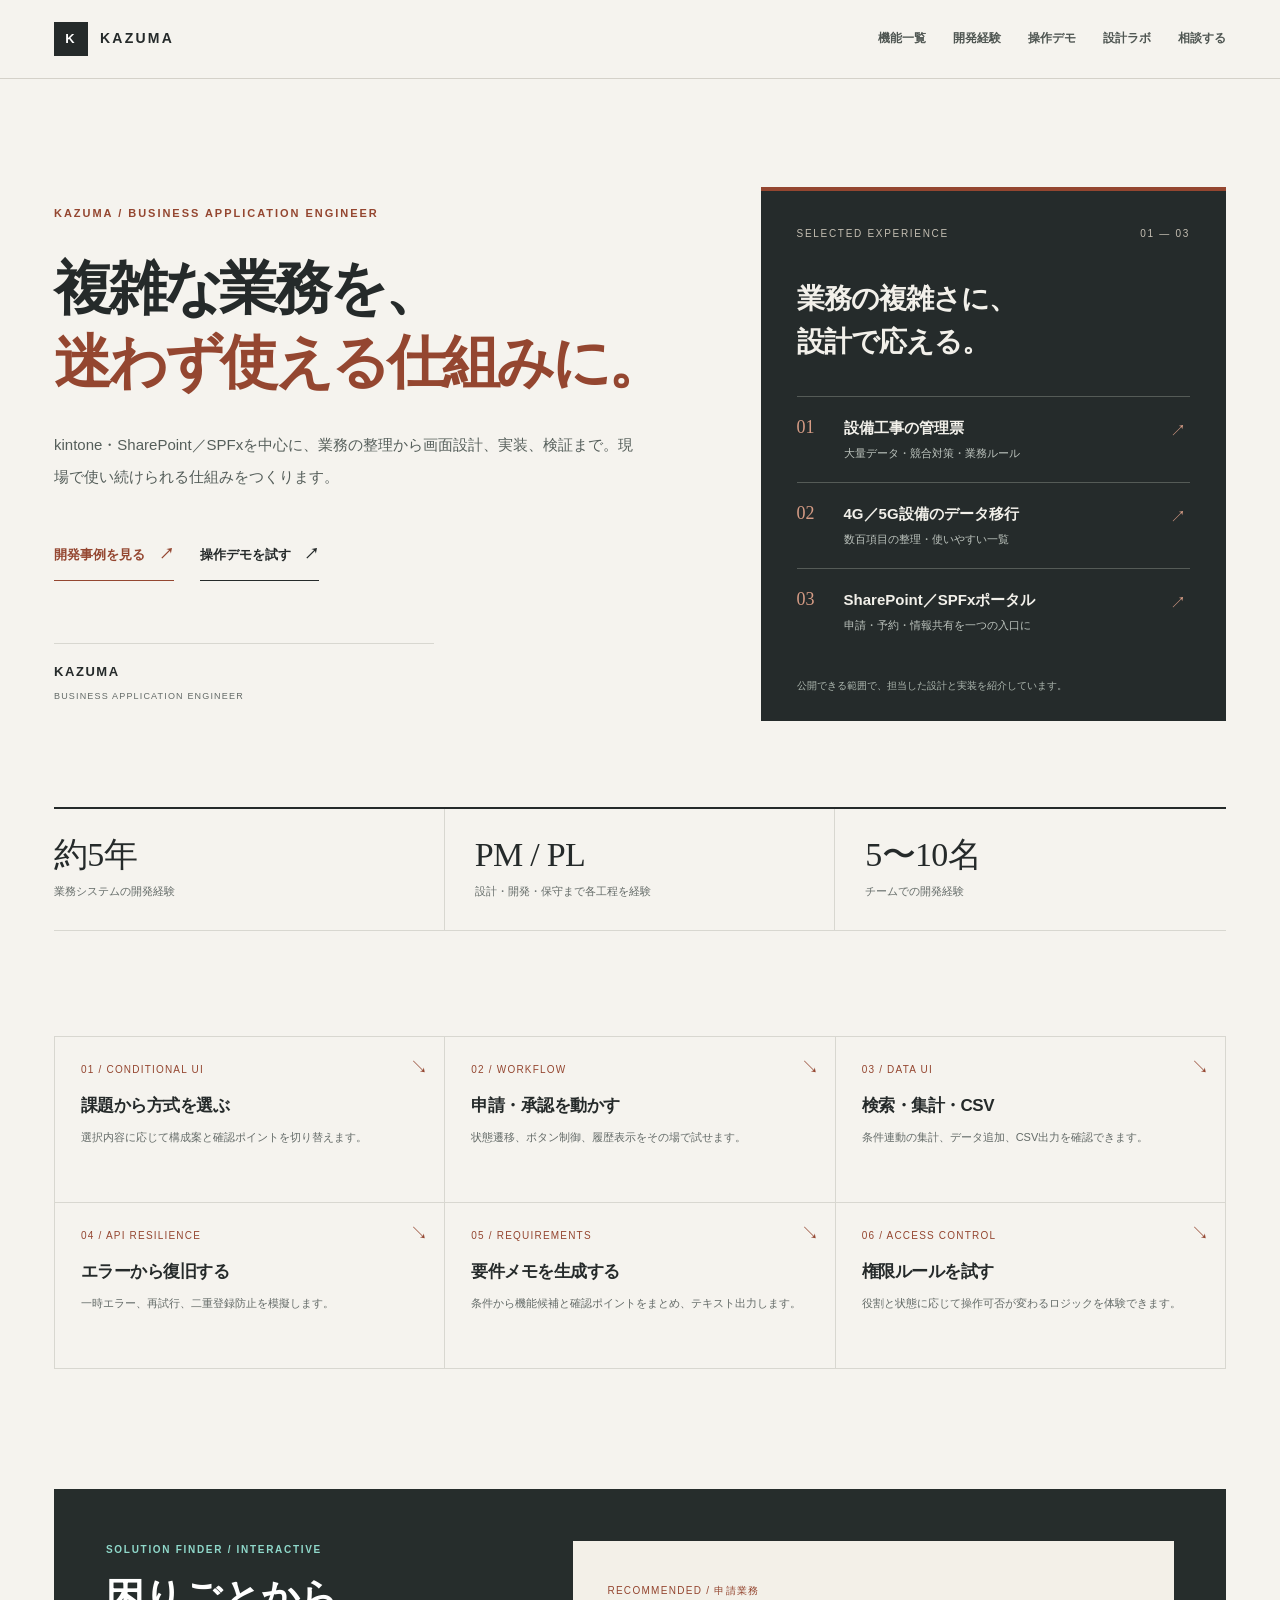
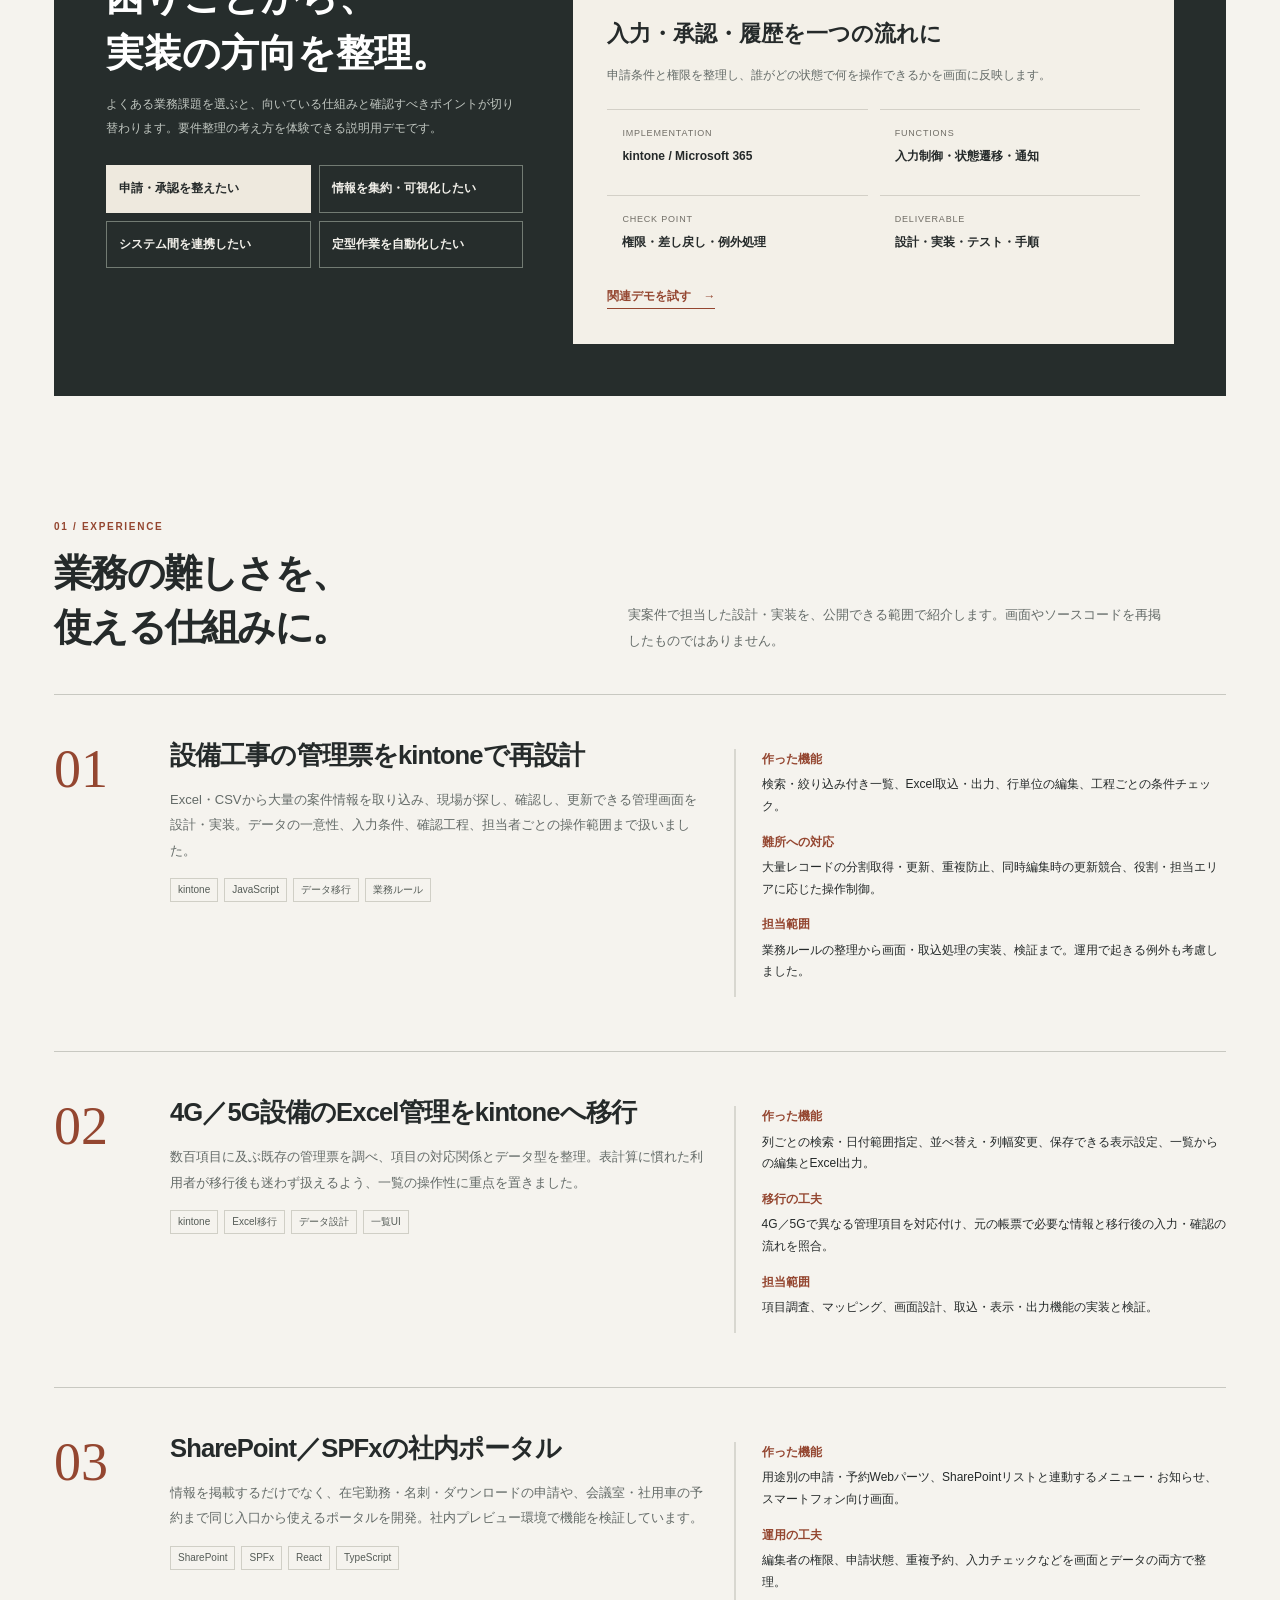
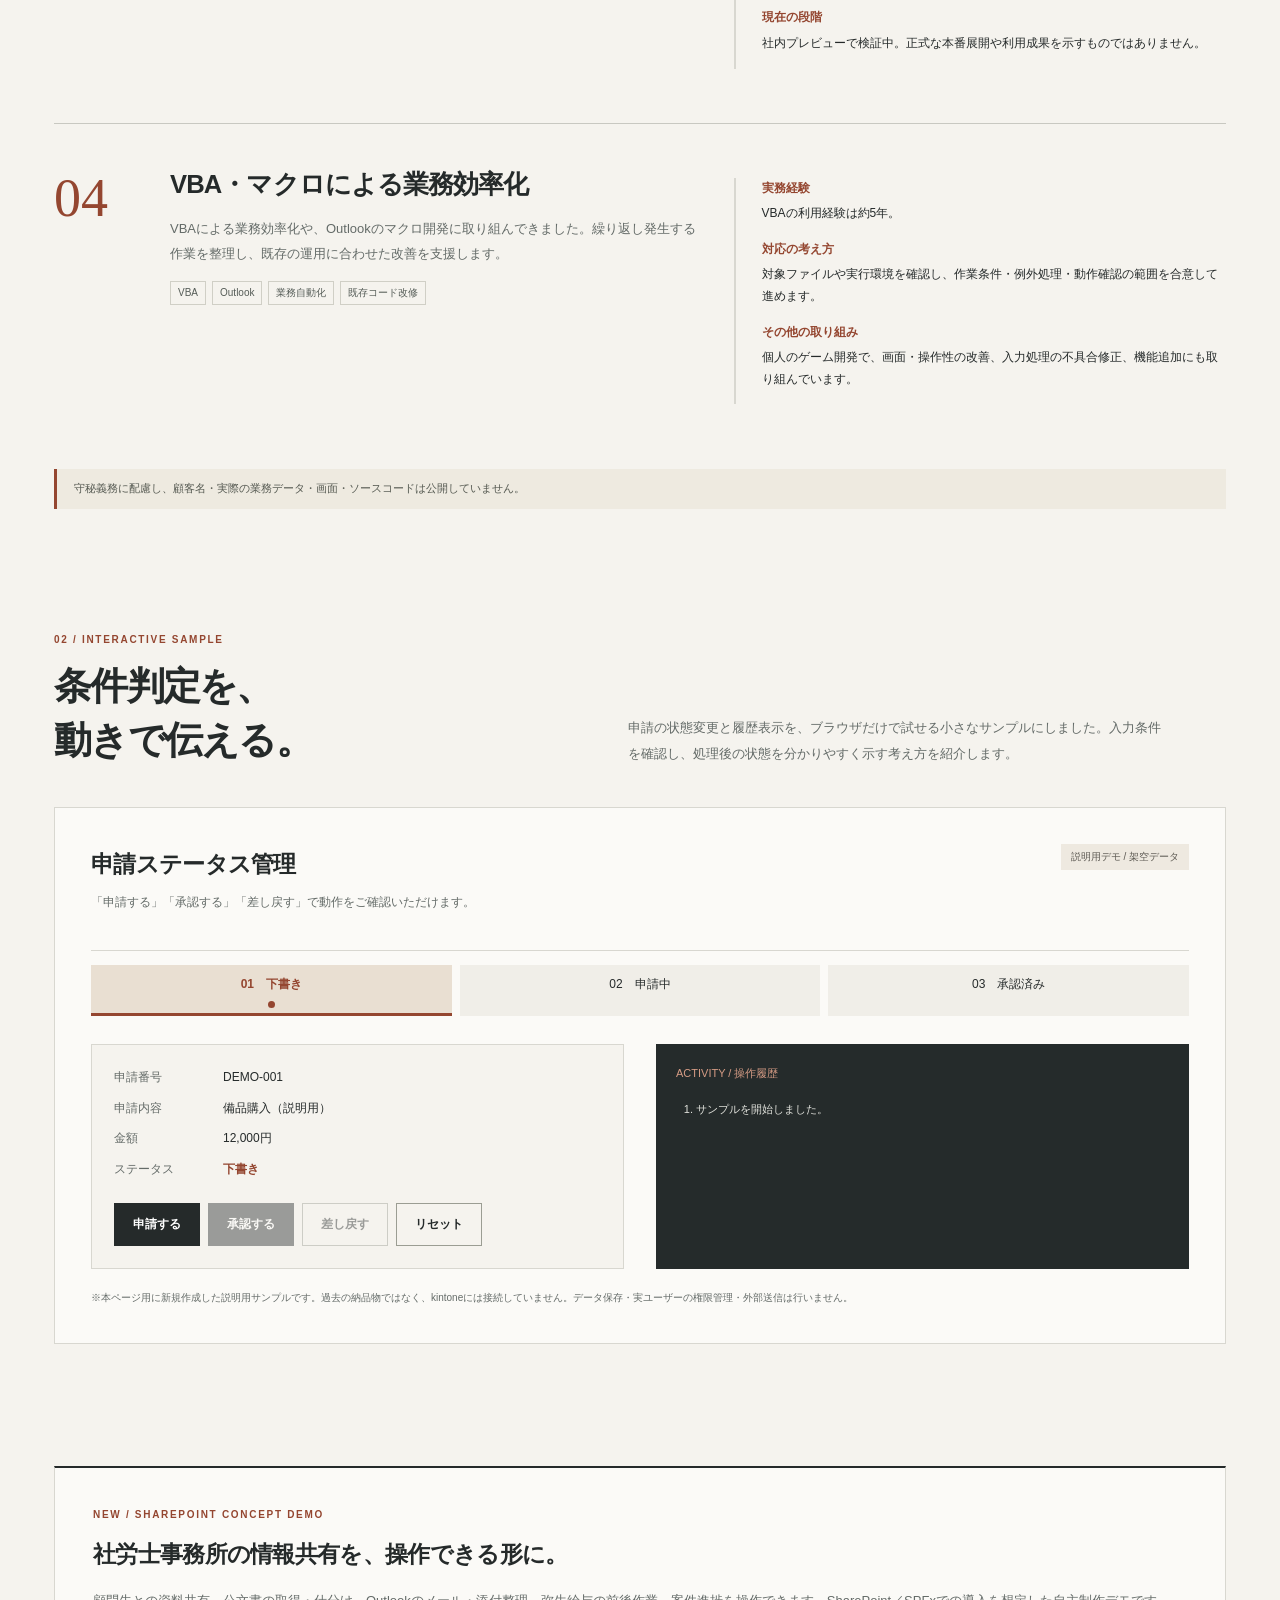
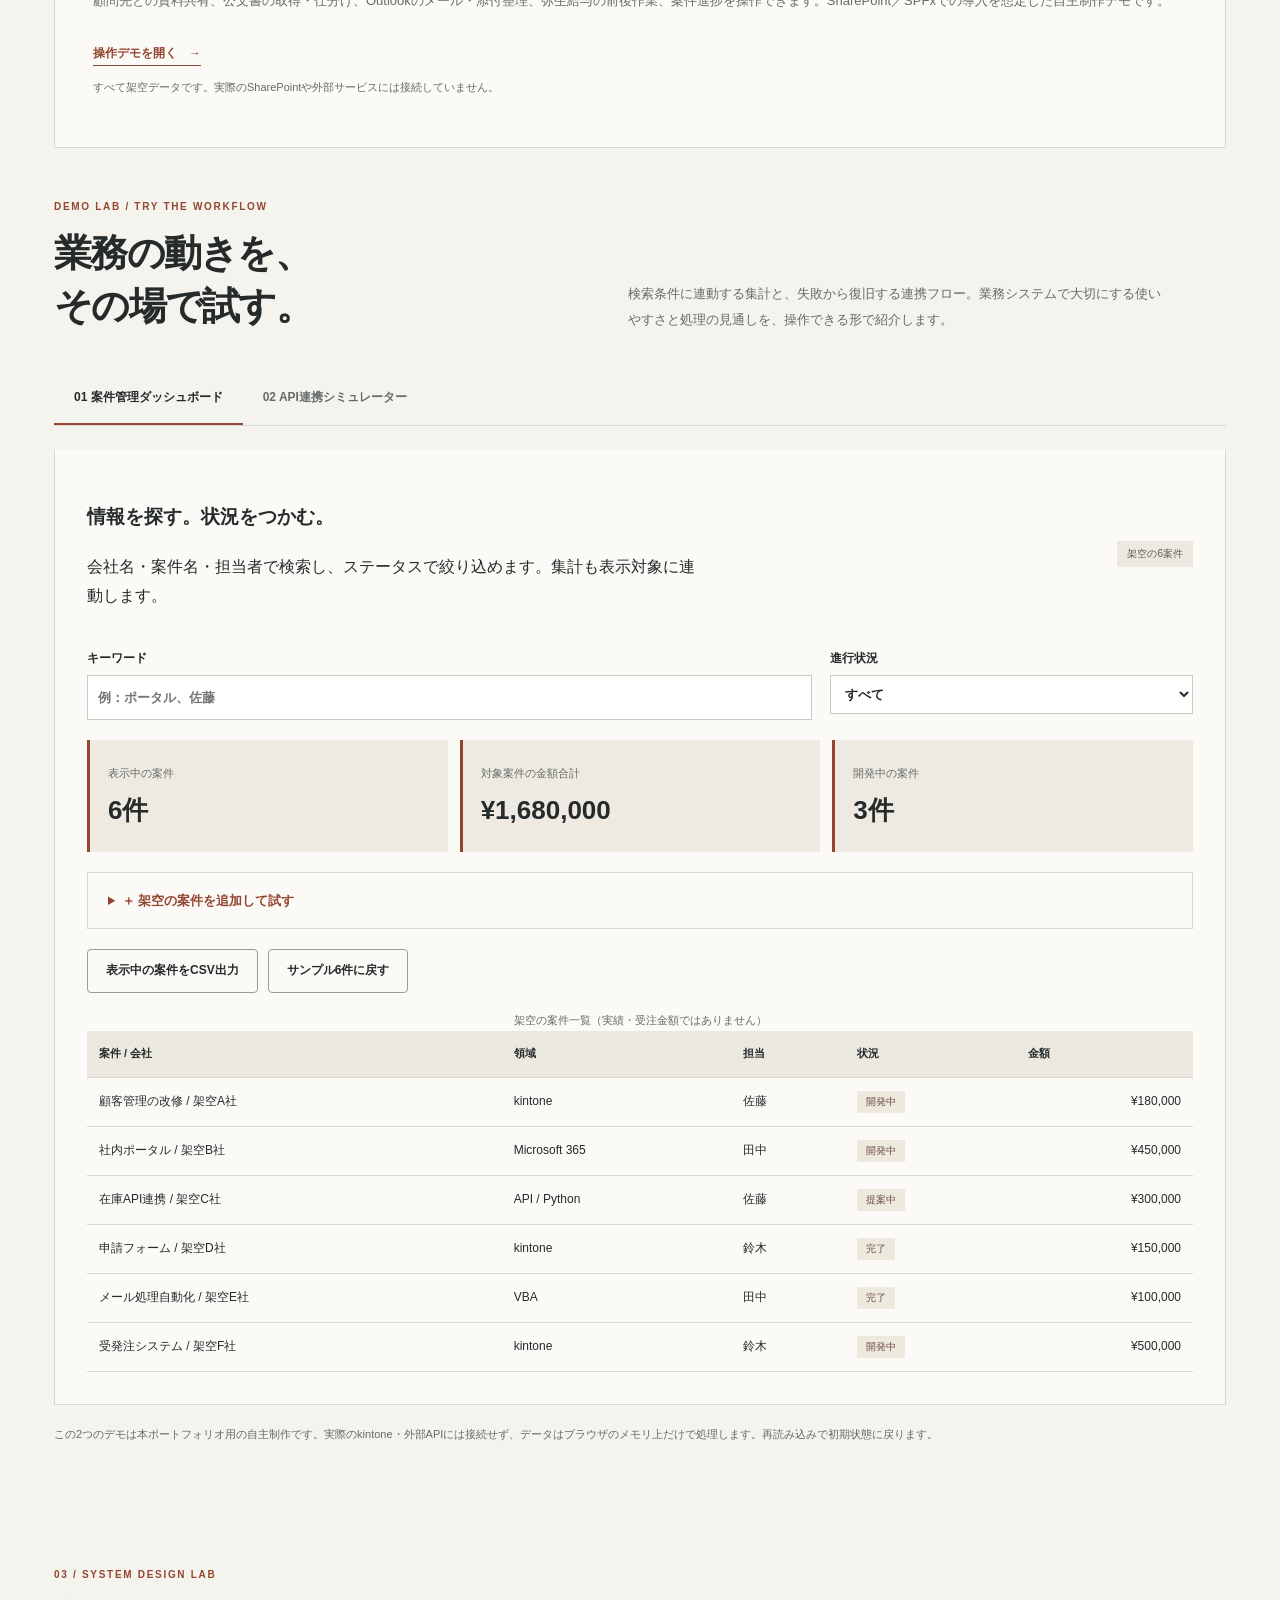
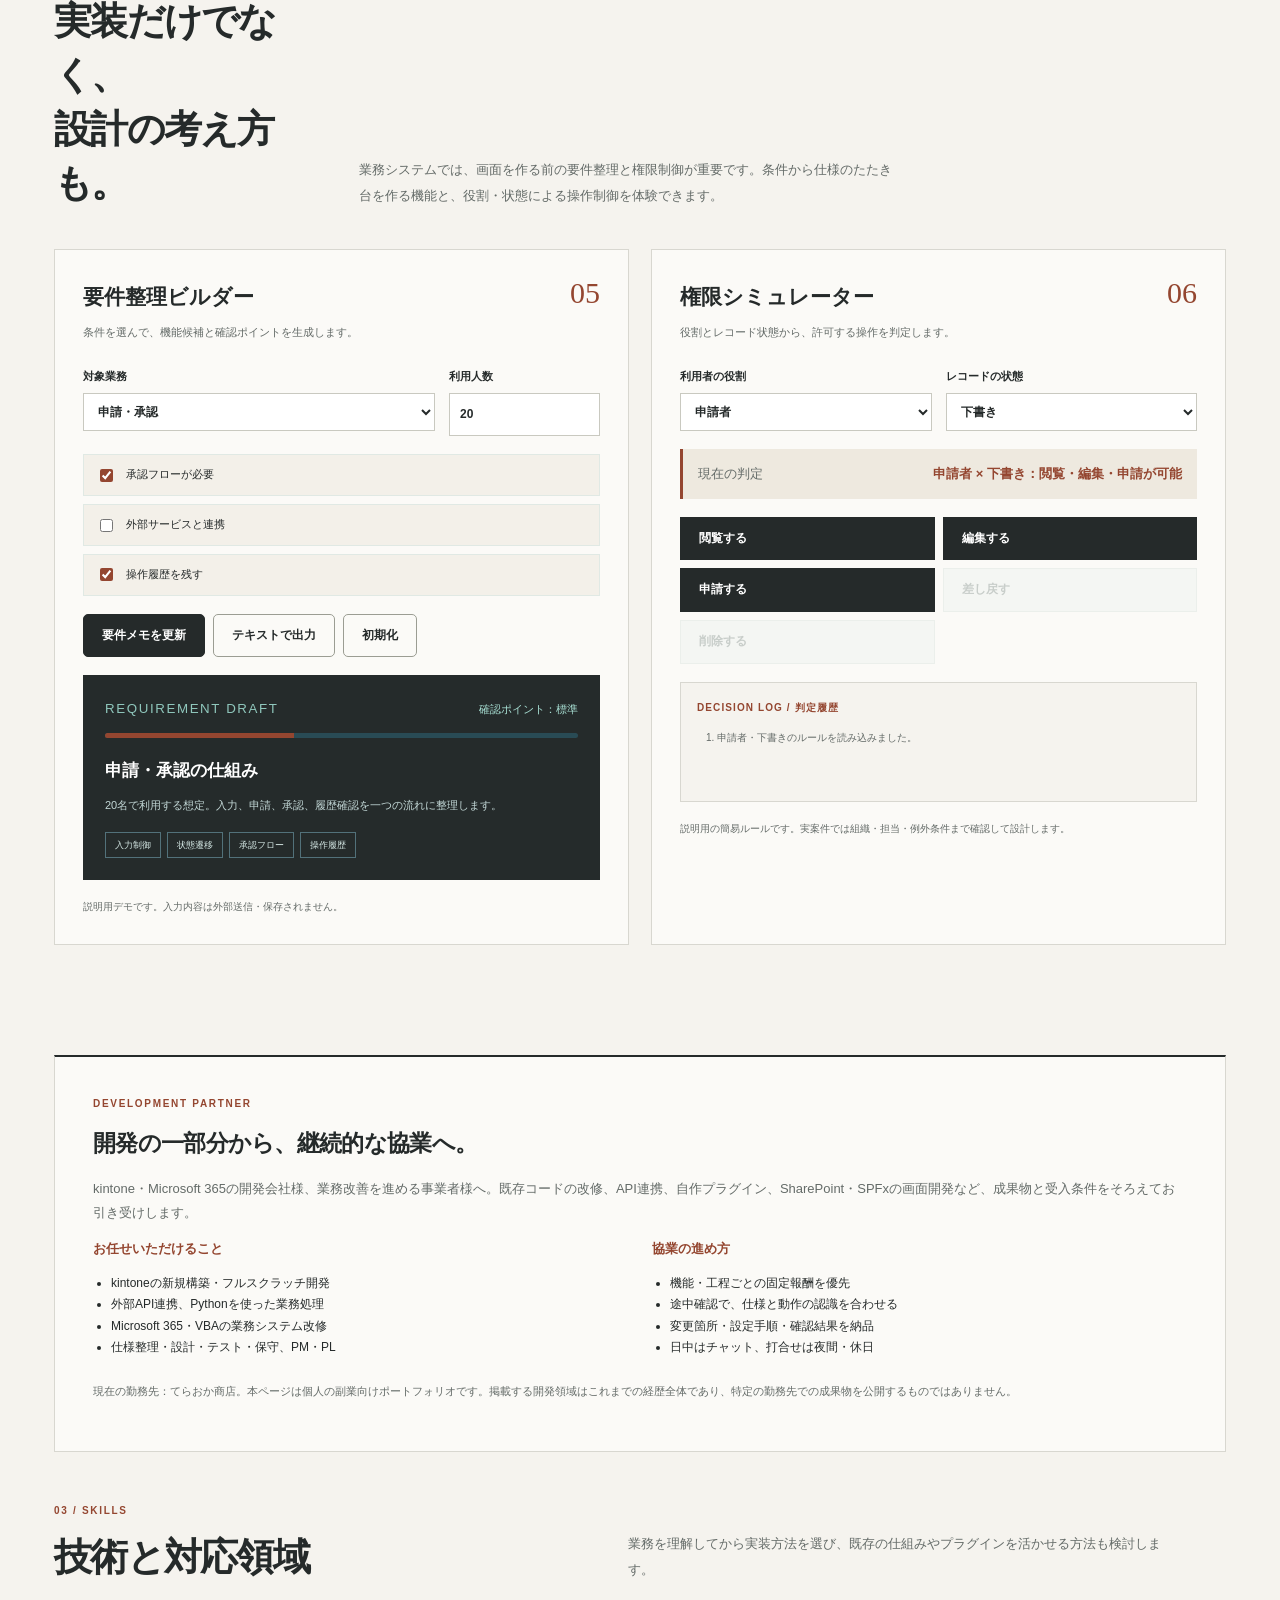
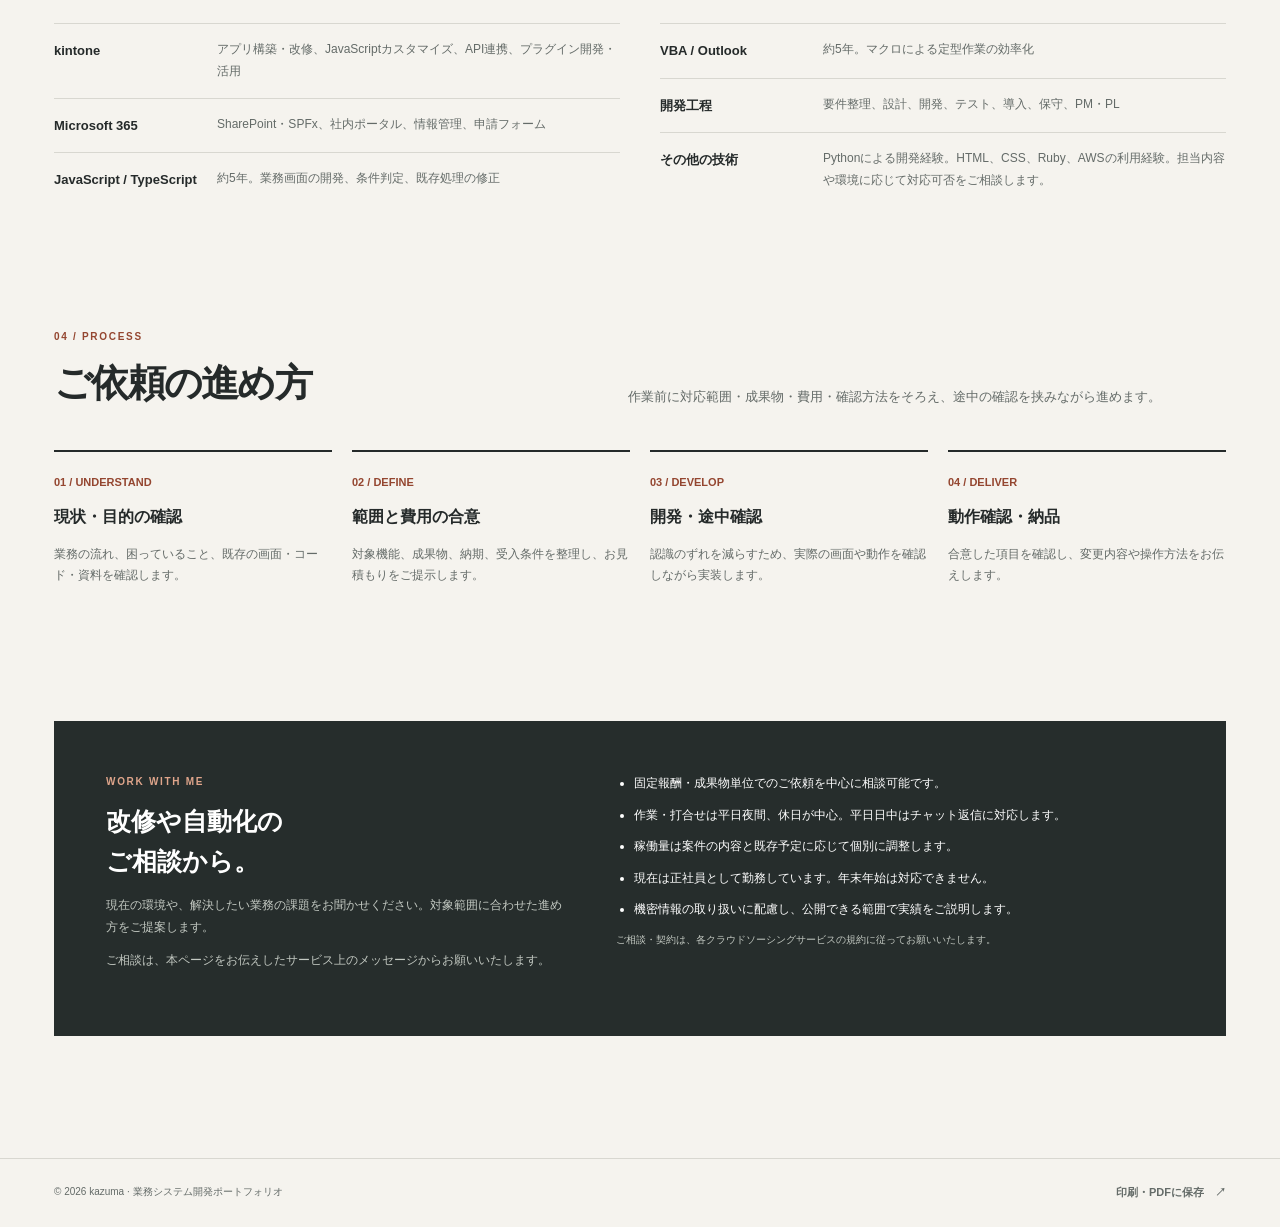
==== commit 5e284c94: "Adopt editorial portfolio design" ====
--- a/index.html
+++ b/index.html
@@ -24,11 +24,27 @@
 @media(max-width:900px){.feature-ribbon{grid-template-columns:1fr 1fr}.lab-grid{grid-template-columns:1fr}}
 @media(max-width:600px){.system-lab .section-head{grid-template-columns:1fr}.lab-card{padding:20px}.lab-control-grid,.permission-controls{grid-template-columns:1fr}.permission-actions{grid-template-columns:1fr}.lab-card-head{gap:10px}.system-lab{margin-bottom:70px}}
 @media print{.lab-actions,.permission-actions{display:none}.lab-grid{grid-template-columns:1fr}.lab-card{break-inside:avoid;box-shadow:none}.spec-output{-webkit-print-color-adjust:exact;print-color-adjust:exact}}
-</style></head><body>
+</style><link rel="stylesheet" href="./design.css"></head><body>
 <div class="scroll-track" aria-hidden="true"><div class="scroll-progress" id="scroll-progress"></div></div>
 <header><div class="wrap"><a class="brand" href="#top"><span class="monogram">K</span><span>KAZUMA</span></a><nav aria-label="メインナビゲーション"><a href="#capabilities">機能一覧</a><a href="#experience">開発経験</a><a href="#demo">操作デモ</a><a href="#lab">設計ラボ</a><a href="#work">相談する</a></nav></div></header>
 <main class="wrap" id="top">
-<div class="hero" data-reveal><div><p class="eyebrow">BUSINESS SYSTEM DEVELOPMENT</p><h1>日々の業務を、<br><span>使いやすい仕組みへ。</span></h1><p class="intro">kintone・Microsoft 365・VBAを中心に、<br>現場の要望を整理し、設計・開発・保守まで対応。<br>フルスクラッチ開発から、Pythonによる業務自動化まで。</p><div class="name">kazuma<small>BUSINESS APPLICATION ENGINEER</small></div><div class="hero-actions"><a class="hero-link primary" href="#capabilities">できることを30秒で見る</a><a class="hero-link" href="#demo">操作デモを試す　↓</a></div></div><div class="blueprint" aria-label="業務改善の考え方を示す説明図"><div class="bp-label">LIVE BLUEPRINT / 業務とシステムをつなぐ</div><div class="flow"><div class="flow-box">現場の業務<small>情報・申請・定型作業</small></div><span class="arrow">→</span><div class="flow-box">要件を整理<small>入力項目・権限・条件</small></div></div><div class="central"><b>業務に合ったシステムへ</b><p>kintone / Microsoft 365 / VBA</p></div><div class="flow"><div class="flow-box">開発・動作確認<small>段階的な確認と調整</small></div><span class="arrow">→</span><div class="flow-box">導入・保守<small>運用に合わせて改善</small></div></div><div class="live-strip"><span class="live-state"><span class="pulse-dot"></span>INTERACTIVE PORTFOLIO</span><span>画面内のデモはすべて操作できます</span></div><p class="bp-note">※開発の進め方を表した説明図です。実案件のシステム構成ではありません。</p></div></div>
+<div class="hero" data-reveal>
+  <div class="hero-copy">
+    <p class="eyebrow">KAZUMA / BUSINESS APPLICATION ENGINEER</p>
+    <h1>複雑な業務を、<br><span>迷わず使える仕組みに。</span></h1>
+    <p class="intro">kintone・SharePoint／SPFxを中心に、業務の整理から画面設計、実装、検証まで。現場で使い続けられる仕組みをつくります。</p>
+    <div class="hero-actions"><a class="hero-link primary" href="#experience">開発事例を見る <span aria-hidden="true">↗</span></a><a class="hero-link" href="#demo">操作デモを試す <span aria-hidden="true">↗</span></a></div>
+    <div class="name">kazuma<small>BUSINESS APPLICATION ENGINEER</small></div>
+  </div>
+  <aside class="hero-proof" aria-label="主な開発事例">
+    <div class="proof-top"><span>SELECTED EXPERIENCE</span><span>01 — 03</span></div>
+    <p class="proof-intro">業務の複雑さに、<br>設計で応える。</p>
+    <a class="proof-row" href="#experience"><span>01</span><span><strong>設備工事の管理票</strong><small>大量データ・競合対策・業務ルール</small></span><i aria-hidden="true">↗</i></a>
+    <a class="proof-row" href="#experience"><span>02</span><span><strong>4G／5G設備のデータ移行</strong><small>数百項目の整理・使いやすい一覧</small></span><i aria-hidden="true">↗</i></a>
+    <a class="proof-row" href="#experience"><span>03</span><span><strong>SharePoint／SPFxポータル</strong><small>申請・予約・情報共有を一つの入口に</small></span><i aria-hidden="true">↗</i></a>
+    <p class="proof-foot">公開できる範囲で、担当した設計と実装を紹介しています。</p>
+  </aside>
+</div>
 <div class="facts"><div class="fact"><b>約5年</b><span>業務システムの開発経験</span></div><div class="fact"><b>PM / PL</b><span>設計・開発・保守まで各工程を経験</span></div><div class="fact"><b>5〜10名</b><span>チームでの開発経験</span></div></div>
 <div class="feature-ribbon" id="capabilities" aria-label="このサイトで試せる機能" data-reveal><a class="feature-card" href="#finder"><small>01 / CONDITIONAL UI</small><strong>課題から方式を選ぶ</strong><span>選択内容に応じて構成案と確認ポイントを切り替えます。</span><em>↘</em></a><a class="feature-card" href="#demo"><small>02 / WORKFLOW</small><strong>申請・承認を動かす</strong><span>状態遷移、ボタン制御、履歴表示をその場で試せます。</span><em>↘</em></a><a class="feature-card" href="#studio"><small>03 / DATA UI</small><strong>検索・集計・CSV</strong><span>条件連動の集計、データ追加、CSV出力を確認できます。</span><em>↘</em></a><a class="feature-card" href="#studio"><small>04 / API RESILIENCE</small><strong>エラーから復旧する</strong><span>一時エラー、再試行、二重登録防止を模擬します。</span><em>↘</em></a><a class="feature-card" href="#requirements"><small>05 / REQUIREMENTS</small><strong>要件メモを生成する</strong><span>条件から機能候補と確認ポイントをまとめ、テキスト出力します。</span><em>↘</em></a><a class="feature-card" href="#permissions"><small>06 / ACCESS CONTROL</small><strong>権限ルールを試す</strong><span>役割と状態に応じて操作可否が変わるロジックを体験できます。</span><em>↘</em></a></div>
 <section class="finder" id="finder" data-reveal><div class="finder-copy"><div class="label" style="color:#8fd8ca">SOLUTION FINDER / INTERACTIVE</div><h2>困りごとから、<br>実装の方向を整理。</h2><p>よくある業務課題を選ぶと、向いている仕組みと確認すべきポイントが切り替わります。要件整理の考え方を体験できる説明用デモです。</p><div class="finder-options" aria-label="業務課題を選択"><button type="button" id="finder-approval" aria-pressed="true">申請・承認を整えたい</button><button type="button" id="finder-dashboard" aria-pressed="false">情報を集約・可視化したい</button><button type="button" id="finder-integration" aria-pressed="false">システム間を連携したい</button><button type="button" id="finder-automation" aria-pressed="false">定型作業を自動化したい</button></div></div><div class="finder-result" aria-live="polite"><span class="finder-kicker" id="finder-kicker">RECOMMENDED / 申請業務</span><h3 id="finder-title">入力・承認・履歴を一つの流れに</h3><p id="finder-copy">申請条件と権限を整理し、誰がどの状態で何を操作できるかを画面に反映します。</p><div class="finder-grid"><div><small>IMPLEMENTATION</small><b id="finder-stack">kintone / Microsoft 365</b></div><div><small>FUNCTIONS</small><b id="finder-functions">入力制御・状態遷移・通知</b></div><div><small>CHECK POINT</small><b id="finder-check">権限・差し戻し・例外処理</b></div><div><small>DELIVERABLE</small><b id="finder-deliverable">設計・実装・テスト・手順</b></div></div><a class="result-link" id="finder-link" href="#demo">関連デモを試す　→</a></div></section>
--- a/design.css
+++ b/design.css
@@ -0,0 +1,436 @@
+/* Editorial direction for the public portfolio.
+   The interaction styles in index.html remain intact; this layer shapes the presentation. */
+:root {
+  --navy: #202626;
+  --teal: #944630;
+  --ink: #252a2a;
+  --muted: #646b68;
+  --line: #d8d7d0;
+  --paper: #f5f3ee;
+  --orange: #b95437;
+}
+html { scroll-padding-top: 88px; }
+body {
+  background: var(--paper);
+  color: var(--ink);
+  font-family: "Hiragino Kaku Gothic ProN", "Yu Gothic", Meiryo, sans-serif;
+  line-height: 1.8;
+}
+.wrap { max-width: 1280px; padding-inline: 54px; }
+::selection { background: #e9c7b8; color: #1f2928; }
+header {
+  background: rgba(245, 243, 238, .97);
+  backdrop-filter: none;
+  border-bottom-color: #d4d1c9;
+}
+header .wrap { min-height: 78px; }
+.brand { font-size: 14px; letter-spacing: .16em; gap: 12px; }
+.monogram { background: var(--ink); width: 34px; height: 34px; }
+.brand .monogram:after { display: none; }
+nav { gap: 27px; font-size: 12px; font-weight: 600; }
+nav a { color: #4f5652; }
+nav a:hover { color: var(--teal); }
+.scroll-track { height: 2px; }
+.scroll-progress { background: var(--teal); box-shadow: none; }
+
+.hero {
+  min-height: 680px;
+  grid-template-columns: minmax(0, 1.15fr) minmax(330px, .85fr);
+  gap: clamp(40px, 6vw, 100px);
+  align-items: center;
+  padding: 108px 0 86px;
+}
+.hero:before { display: none; }
+.hero-copy { min-width: 0; }
+.hero .eyebrow {
+  color: var(--teal);
+  font-size: 11px;
+  letter-spacing: .18em;
+  margin-bottom: 28px;
+}
+.hero h1 {
+  font-size: clamp(42px, 4.55vw, 71px);
+  line-height: 1.27;
+  letter-spacing: -.055em;
+  margin: 0 0 30px;
+  font-weight: 700;
+  text-wrap: balance;
+}
+.hero h1 span {
+  background: none;
+  color: var(--teal);
+  white-space: normal;
+}
+.hero .intro {
+  max-width: 580px;
+  font-size: 15px;
+  line-height: 2.1;
+  color: #555e5a;
+}
+.hero-actions { margin-top: 35px; gap: 26px; }
+.hero-link,
+.hero-link.primary {
+  margin: 0;
+  padding: 13px 0;
+  border: 0;
+  border-bottom: 1px solid currentColor;
+  box-shadow: none;
+  background: none;
+  color: var(--ink);
+  font-size: 13px;
+  font-weight: 700;
+  text-decoration: none;
+  transition: color .2s ease, border-color .2s ease;
+}
+.hero-link.primary { color: var(--teal); }
+.hero-link.primary:hover,
+.hero-link:hover {
+  transform: none;
+  box-shadow: none;
+  color: #6e301f;
+}
+.hero-link span { margin-left: 10px; font-size: 15px; }
+.hero .name {
+  margin-top: 62px;
+  padding-top: 16px;
+  border-top: 1px solid var(--line);
+  max-width: 380px;
+  font-size: 13px;
+  letter-spacing: .12em;
+  text-transform: uppercase;
+}
+.hero .name small {
+  display: block;
+  margin: 4px 0 0;
+  color: var(--muted);
+  font-size: 9px;
+  letter-spacing: .13em;
+}
+.hero-proof {
+  position: relative;
+  background: #252b2b;
+  color: #f2f0ea;
+  min-width: 0;
+  padding: 34px 36px 26px;
+  border-top: 4px solid var(--teal);
+}
+.proof-top {
+  display: flex;
+  justify-content: space-between;
+  gap: 12px;
+  color: #c4beb2;
+  font-size: 10px;
+  letter-spacing: .17em;
+}
+.proof-intro {
+  margin: 35px 0 33px;
+  font-size: clamp(23px, 2.15vw, 30px);
+  font-weight: 600;
+  line-height: 1.55;
+  letter-spacing: -.035em;
+}
+.proof-row {
+  display: grid;
+  grid-template-columns: 34px minmax(0, 1fr) 20px;
+  gap: 13px;
+  align-items: start;
+  padding: 20px 0;
+  border-top: 1px solid #555b57;
+  text-decoration: none;
+  transition: color .2s ease, padding-left .2s ease;
+}
+.proof-row:hover { color: #e8a68d; padding-left: 5px; }
+.proof-row > span:first-child {
+  color: #d69c85;
+  font: 18px/1.2 Georgia, serif;
+}
+.proof-row strong { display: block; font-size: 15px; line-height: 1.5; }
+.proof-row small { display: block; color: #bdc4be; font-size: 11px; margin-top: 5px; line-height: 1.6; }
+.proof-row i { font-style: normal; color: #d69c85; }
+.proof-foot { margin: 22px 0 0; color: #aeb8b0; font-size: 10px; }
+
+.facts {
+  margin: 0 0 105px;
+  background: transparent;
+  box-shadow: none;
+  border-top: 2px solid var(--ink);
+  border-bottom-color: var(--line);
+}
+.fact { padding: 25px 30px; border-color: var(--line); }
+.fact:first-child { padding-left: 0; }
+.fact:after { display: none; }
+.fact b {
+  color: var(--ink);
+  font: 34px/1.25 Georgia, "Yu Gothic", serif;
+  letter-spacing: -.02em;
+}
+.fact span { font-size: 11px; }
+section { margin-bottom: 122px; }
+.section-head {
+  grid-template-columns: minmax(250px, .85fr) minmax(0, 1fr);
+  gap: 65px;
+  align-items: end;
+  margin-bottom: 40px;
+}
+.section-head h2 {
+  font-size: clamp(29px, 3vw, 40px);
+  letter-spacing: -.045em;
+  line-height: 1.4;
+}
+.section-head p { max-width: 540px; font-size: 13px; line-height: 2; }
+.label {
+  color: var(--teal);
+  font-size: 10px;
+  font-weight: 700;
+  letter-spacing: .17em;
+  margin-bottom: 10px;
+}
+
+.feature-ribbon {
+  grid-template-columns: repeat(3, 1fr);
+  gap: 0;
+  margin: 0 0 120px;
+  border-top: 1px solid var(--line);
+  border-left: 1px solid var(--line);
+}
+.feature-card {
+  min-height: 166px;
+  padding: 24px 26px;
+  background: transparent;
+  border: 0;
+  border-right: 1px solid var(--line);
+  border-bottom: 1px solid var(--line);
+  box-shadow: none;
+}
+.feature-card:before { display: none; }
+.feature-card:hover {
+  transform: none;
+  box-shadow: none;
+  border-color: var(--line);
+  background: #ebe8df;
+}
+.feature-card small { color: var(--teal); font-size: 10px; letter-spacing: .12em; }
+.feature-card strong { font-size: 17px; letter-spacing: -.03em; }
+.feature-card span { color: var(--muted); font-size: 11px; }
+.feature-card em { color: var(--teal); }
+
+.finder {
+  background: #262d2c;
+  box-shadow: none;
+  border-radius: 0;
+  gap: 50px;
+  padding: 52px;
+  margin-bottom: 122px;
+}
+.finder:after { display: none; }
+.finder h2 { font-size: clamp(29px, 3vw, 40px); }
+.finder-copy > p { color: #c1c7c1; line-height: 2; }
+.finder-options { gap: 8px; }
+.finder-options button {
+  border-radius: 0;
+  border-color: #727b73;
+  color: #f3f1eb;
+}
+.finder-options button[aria-pressed="true"] {
+  background: #eee9de;
+  color: var(--ink);
+  border-color: #eee9de;
+  box-shadow: none;
+}
+.finder-result {
+  background: #f3f0e8;
+  border-radius: 0;
+  padding: 34px;
+}
+.finder-grid div { background: transparent; border-color: #d3d0c7; }
+.finder-grid small { color: #706d66; }
+.finder-kicker,
+.result-link { color: var(--teal); }
+
+.case {
+  grid-template-columns: 86px minmax(0, 1.04fr) minmax(0, .96fr);
+  gap: 30px;
+  padding: 42px 0;
+  border-color: #c8c8c1;
+}
+.case:hover { transform: none; }
+.case-no { color: var(--teal); font-size: 54px; }
+.case h3 { font-size: clamp(21px, 2vw, 28px); line-height: 1.45; letter-spacing: -.035em; }
+.case p { font-size: 13px; line-height: 1.95; }
+.case-detail { border-color: var(--line); padding-left: 26px; font-size: 12px; }
+.case-detail dt { color: var(--teal); }
+.case-detail dd { line-height: 1.8; }
+.tags { gap: 6px; }
+.tags span {
+  background: transparent;
+  border: 1px solid #d0cfc6;
+  color: #555c57;
+  padding: 2px 7px;
+  font-size: 10px;
+}
+.notice { background: #eeeae0; border-color: var(--teal); color: #555951; }
+
+.demo,
+.demo-panel,
+.lab-card,
+.engagement {
+  background: #fbfaf7;
+  border-color: var(--line);
+  border-radius: 0;
+  box-shadow: none;
+}
+.demo:hover,
+.demo-panel:hover,
+.engagement:hover { box-shadow: none; }
+.demo { padding: 36px; }
+.demo-head { border-bottom: 1px solid var(--line); padding-bottom: 16px; }
+.demo h3,
+.engagement h3 { font-size: 23px; letter-spacing: -.03em; }
+.demo-badge { border-radius: 0; background: #eee9e0; color: #5d5a53; }
+.step { background: #f0eee8; }
+.step.active { background: #e9dfd2; }
+.step.active:after { animation: none; }
+.ticket { background: #f5f3ee; }
+.log,
+.sync-console,
+.spec-output { background: #252b2b; border-radius: 0; }
+.log { color: #e1e2dc; }
+.log h4 { color: #d69c85; }
+button {
+  border-radius: 0;
+  border-color: var(--ink);
+  background: var(--ink);
+  color: #fff;
+  font-weight: 600;
+}
+button:hover:not(:disabled) { background: #424b47; border-color: #424b47; }
+button.secondary {
+  border-color: #9b9d93;
+  color: var(--ink);
+  background: transparent;
+}
+button.secondary:hover:not(:disabled) { background: #e8e4da; }
+button:disabled { opacity: .43; }
+.demo-tabs { border-bottom: 1px solid var(--line); gap: 0; }
+.demo-tabs button {
+  border: 0;
+  border-bottom: 2px solid transparent;
+  border-radius: 0;
+  background: transparent;
+  color: var(--muted);
+  padding: 14px 20px;
+}
+.demo-tabs button[aria-selected="true"] {
+  background: transparent;
+  border: 0;
+  border-bottom: 2px solid var(--teal);
+  color: var(--ink);
+}
+.demo-panel { border-top: 0; padding: 32px; }
+.demo-panel input,
+.demo-panel select,
+.lab-card input[type="number"],
+.lab-card select {
+  border-radius: 0;
+  border-color: #c9c9c0;
+  background: #fff;
+}
+.kpis div { background: #eeeae1; border-color: var(--teal); }
+.kpis div:hover { transform: none; }
+th { background: #ebe8df; }
+.pill { border-radius: 0; background: #eee9de; color: #6b4c3e; }
+.project-editor,
+.check-row,
+.lab-card,
+.audit-log { border-radius: 0; }
+.check-row { background: #f3f0e9; }
+.lab-no { color: var(--teal); }
+.spec-meter span { background: var(--teal); }
+.spec-list span { border-radius: 0; }
+.permission-state { background: #eee9df; }
+.permission-state b { color: var(--teal); }
+.permission-actions button { border-radius: 0; }
+.audit-log { background: #f5f3ee; }
+.engagement {
+  border-top: 2px solid var(--ink);
+  padding: 38px;
+}
+.engagement strong { color: var(--teal); }
+.process article { border-color: var(--ink); }
+.process b { color: var(--teal); }
+.contact {
+  background: #262d2c;
+  border-radius: 0;
+  padding: 52px;
+}
+.contact .label { color: #dfa58b !important; }
+.contact p,
+.contact .note { color: #c3c9c2; }
+footer { border-color: var(--line); }
+.print-button { color: var(--muted); }
+
+.js-motion [data-reveal] {
+  opacity: 1;
+  transform: none;
+  transition: none;
+}
+@media (max-width: 1000px) {
+  .hero { grid-template-columns: minmax(0, 1fr) minmax(300px, .8fr); gap: 35px; }
+  .hero h1 { font-size: clamp(38px, 4.5vw, 52px); }
+  .section-head { gap: 35px; }
+  .finder { gap: 30px; }
+}
+@media (max-width: 760px) {
+  .wrap { padding-inline: 22px; }
+  header .wrap { min-height: 66px; }
+  nav { gap: 18px; }
+  nav a { display: none; }
+  nav a[href="#experience"],
+  nav a[href="#work"] { display: block; }
+  .hero { display: grid; grid-template-columns: 1fr; gap: 48px; padding: 70px 0 48px; min-height: 0; }
+  .hero h1 { font-size: clamp(38px, 7vw, 52px); }
+  .hero .name { margin-top: 42px; }
+  .hero-proof { padding: 29px 26px 23px; }
+  .facts { grid-template-columns: repeat(3, 1fr); margin-bottom: 75px; }
+  .fact { padding: 18px 12px; }
+  .fact b { font-size: 23px; }
+  .section-head,
+  .system-lab .section-head { grid-template-columns: 1fr; gap: 13px; }
+  .section-head h2 { font-size: 32px; }
+  .feature-ribbon { grid-template-columns: repeat(2, 1fr); margin-bottom: 80px; }
+  .feature-card { min-height: 158px; padding: 18px; }
+  .finder { display: grid; grid-template-columns: 1fr; gap: 28px; padding: 30px; margin-bottom: 82px; }
+  .finder-options { grid-template-columns: 1fr 1fr; }
+  .finder-grid { grid-template-columns: 1fr 1fr; }
+  .case { grid-template-columns: 42px minmax(0, 1fr); gap: 20px; }
+  .case-no { font-size: 38px; }
+  .case-detail { grid-column: 2; }
+  .lab-grid { grid-template-columns: 1fr; }
+  .contact { padding: 34px; }
+  section { margin-bottom: 82px; }
+}
+@media (max-width: 480px) {
+  .hero h1 { font-size: 36px; }
+  .hero-actions { gap: 15px; }
+  .hero-link { font-size: 12px; }
+  .facts { grid-template-columns: 1fr; }
+  .fact { border-right: 0; border-bottom: 1px solid var(--line); padding: 13px 0; }
+  .fact:last-child { border-bottom: 0; }
+  .feature-ribbon { grid-template-columns: 1fr; }
+  .feature-card { min-height: 0; }
+  .finder-options,
+  .finder-grid { grid-template-columns: 1fr; }
+  .finder { padding: 24px; }
+  .finder-result { padding: 22px; }
+  .demo, .demo-panel { padding: 20px; }
+  .contact { padding: 26px; }
+}
+@media (prefers-reduced-motion: reduce) {
+  *, *:before, *:after { animation: none !important; scroll-behavior: auto !important; transition: none !important; }
+}
+@media print {
+  body { background: #fff; }
+  .hero { min-height: 0; padding: 28px 0; }
+  .hero-proof { color: #fff; -webkit-print-color-adjust: exact; print-color-adjust: exact; }
+  .feature-ribbon { display: none; }
+}
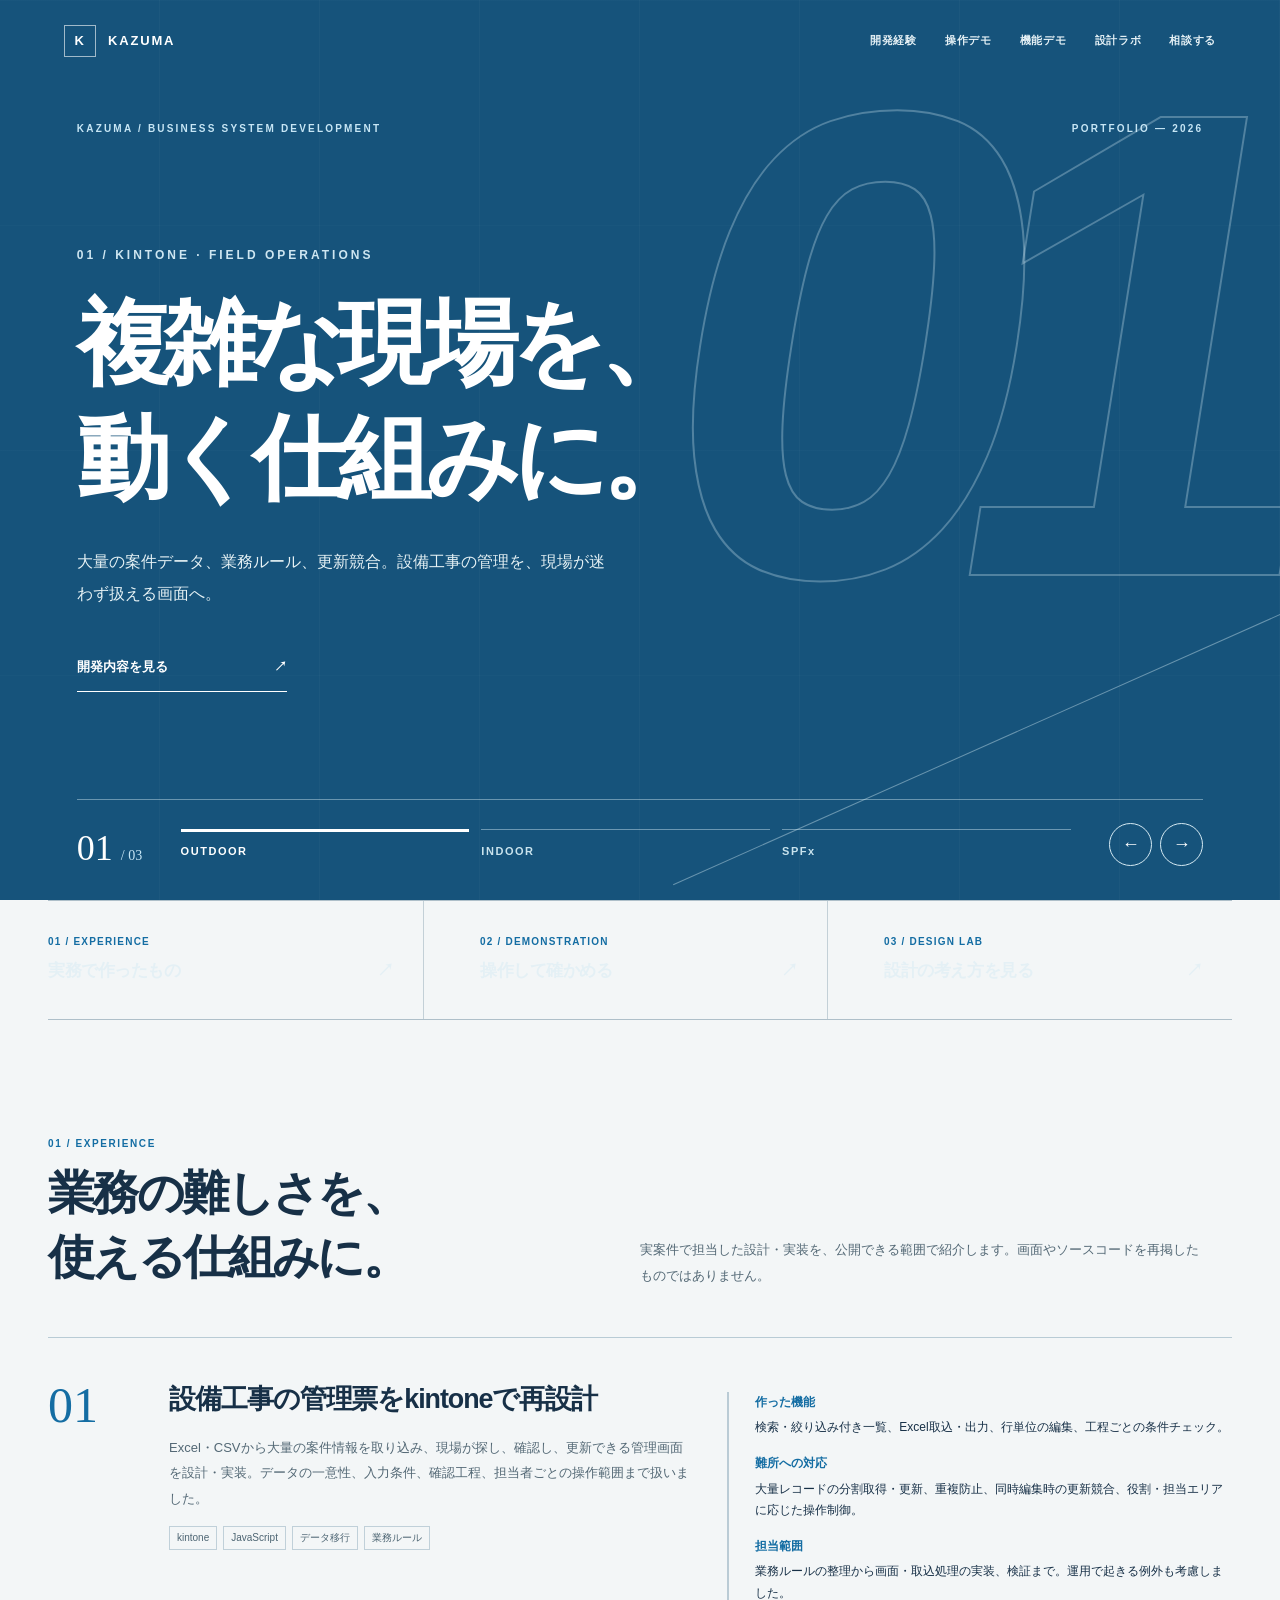
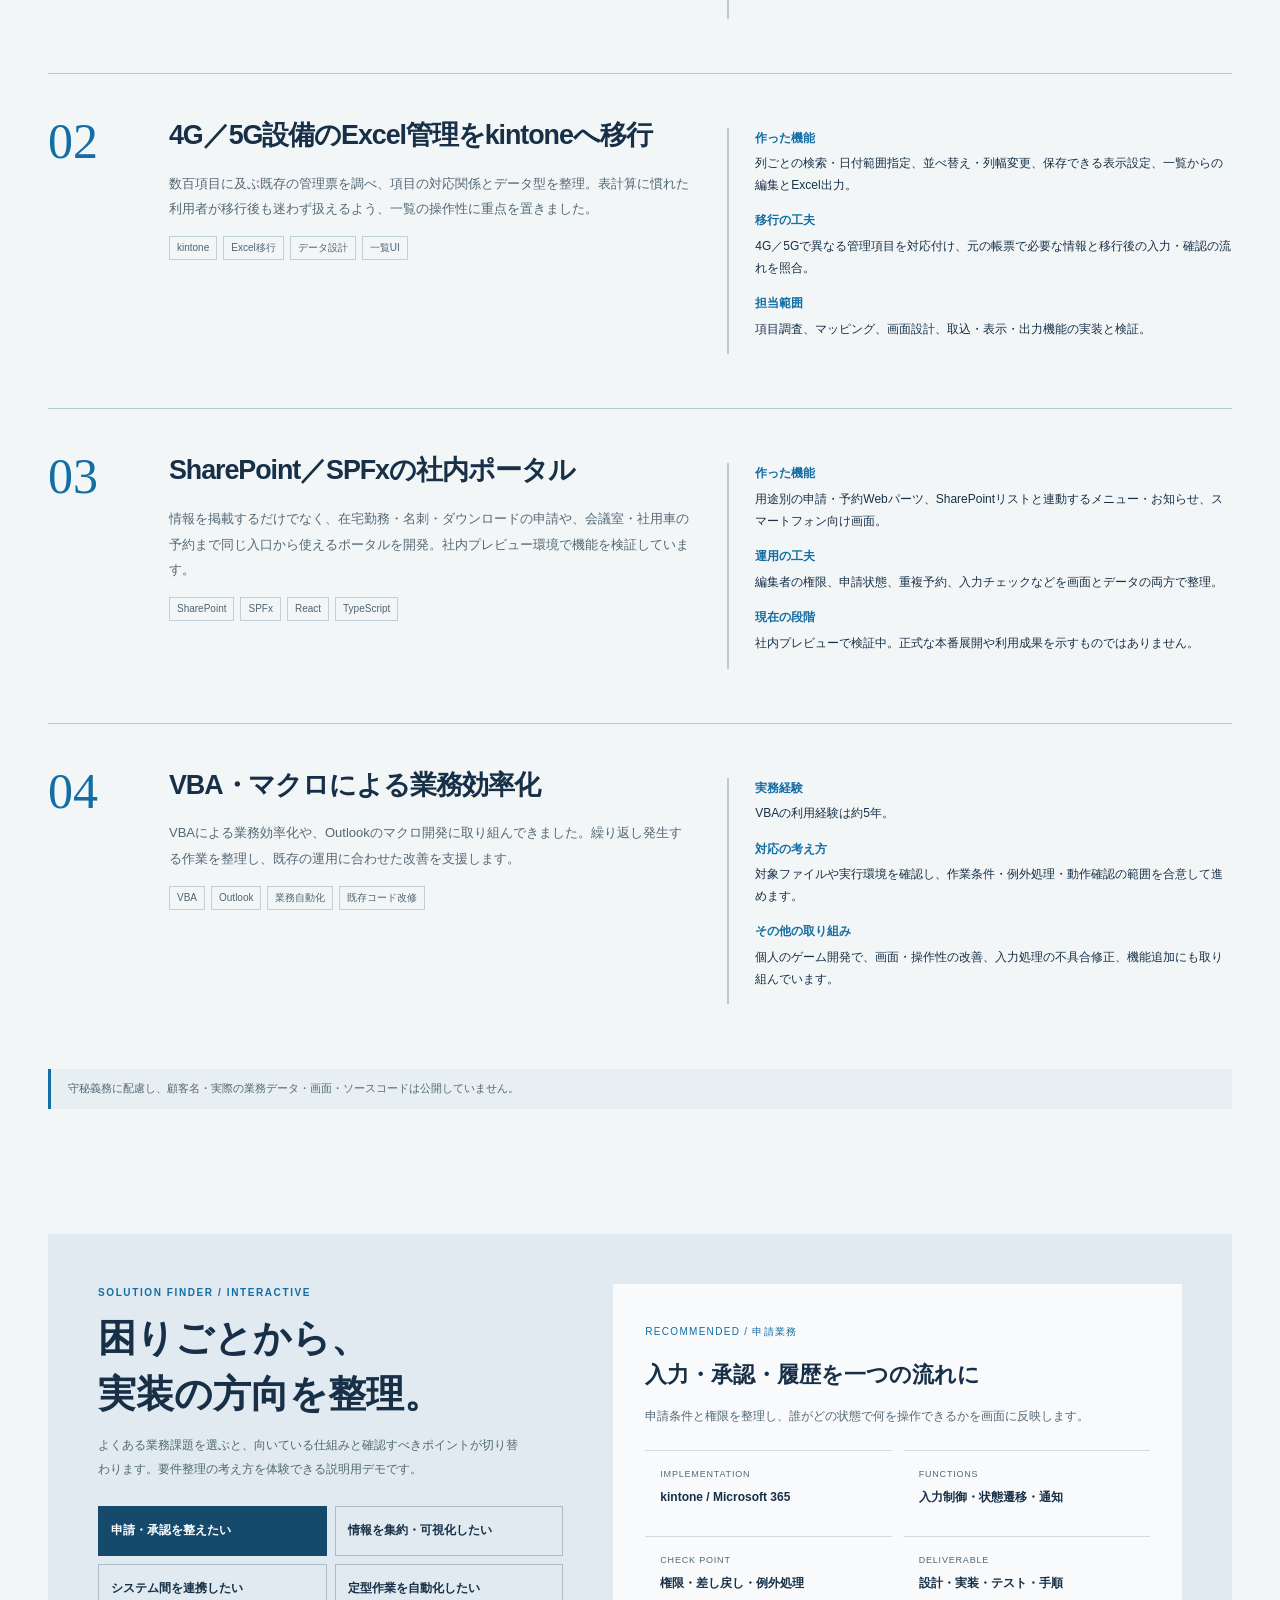
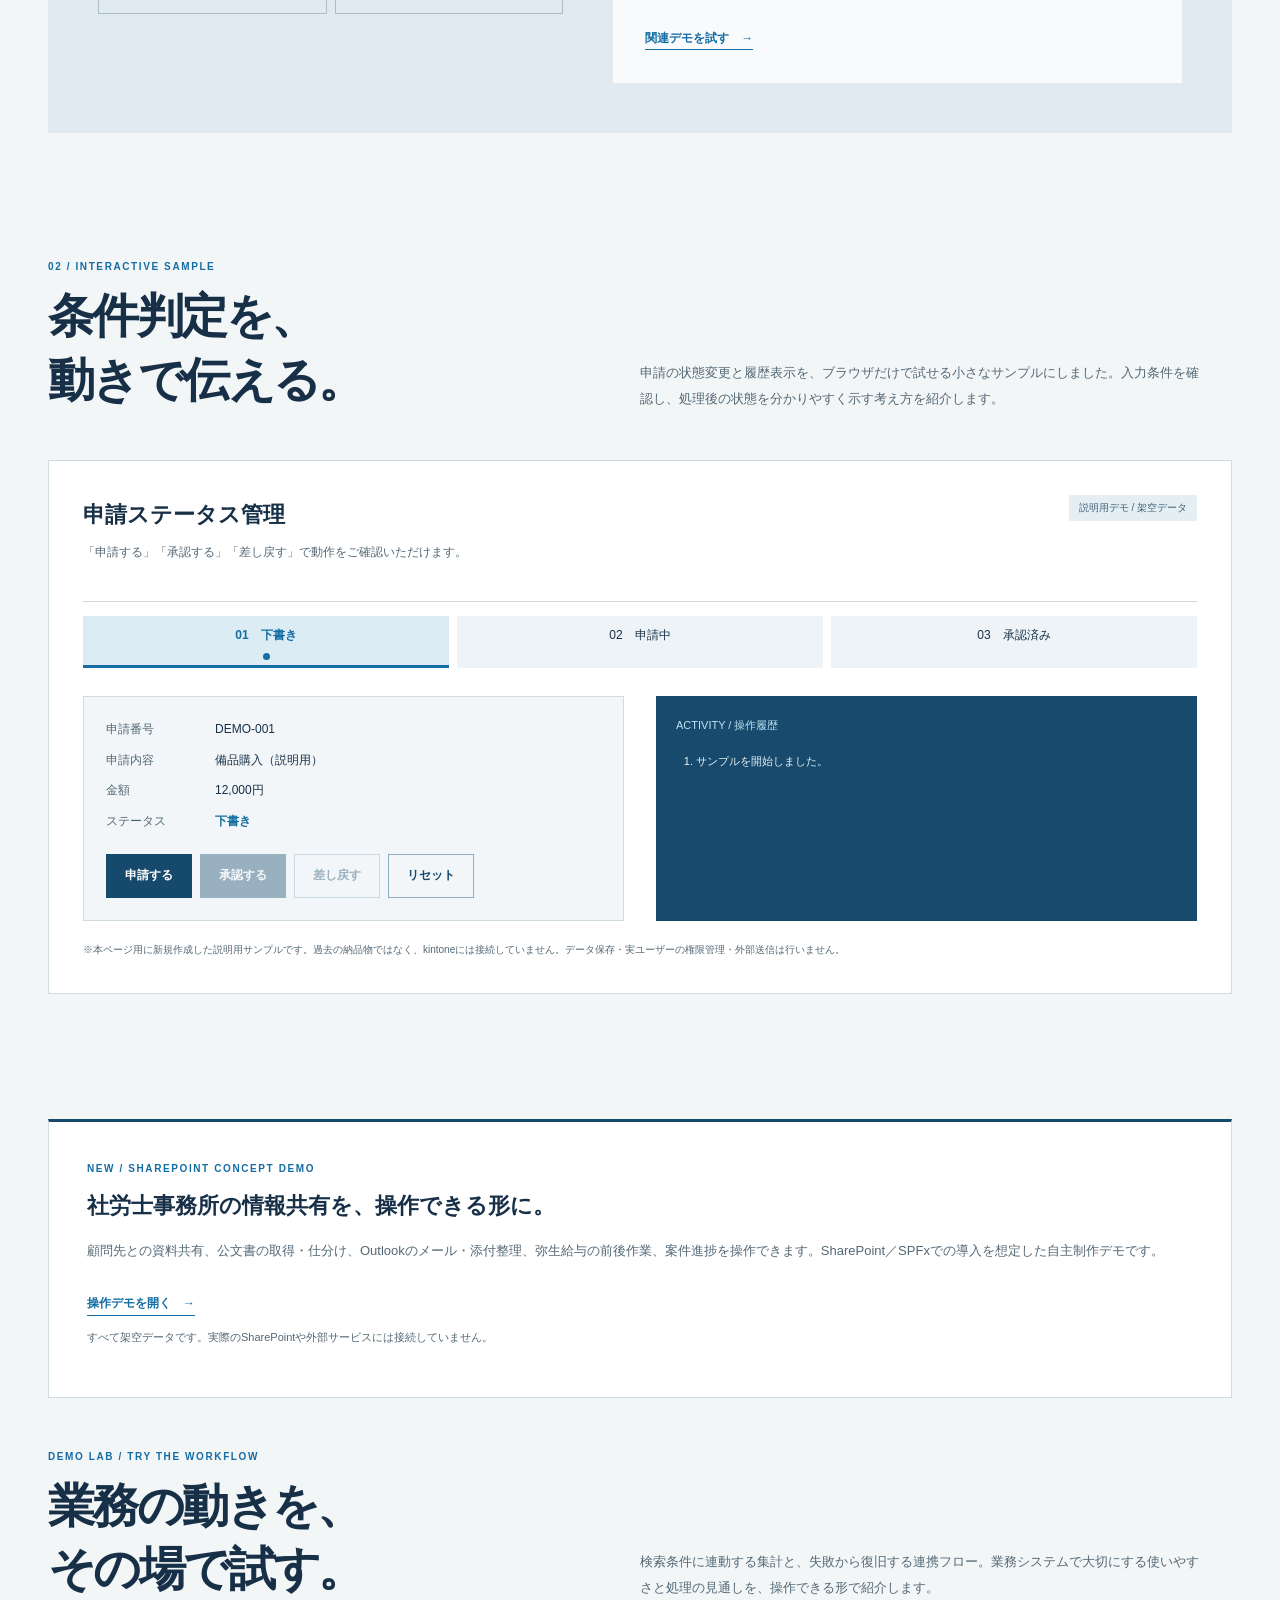
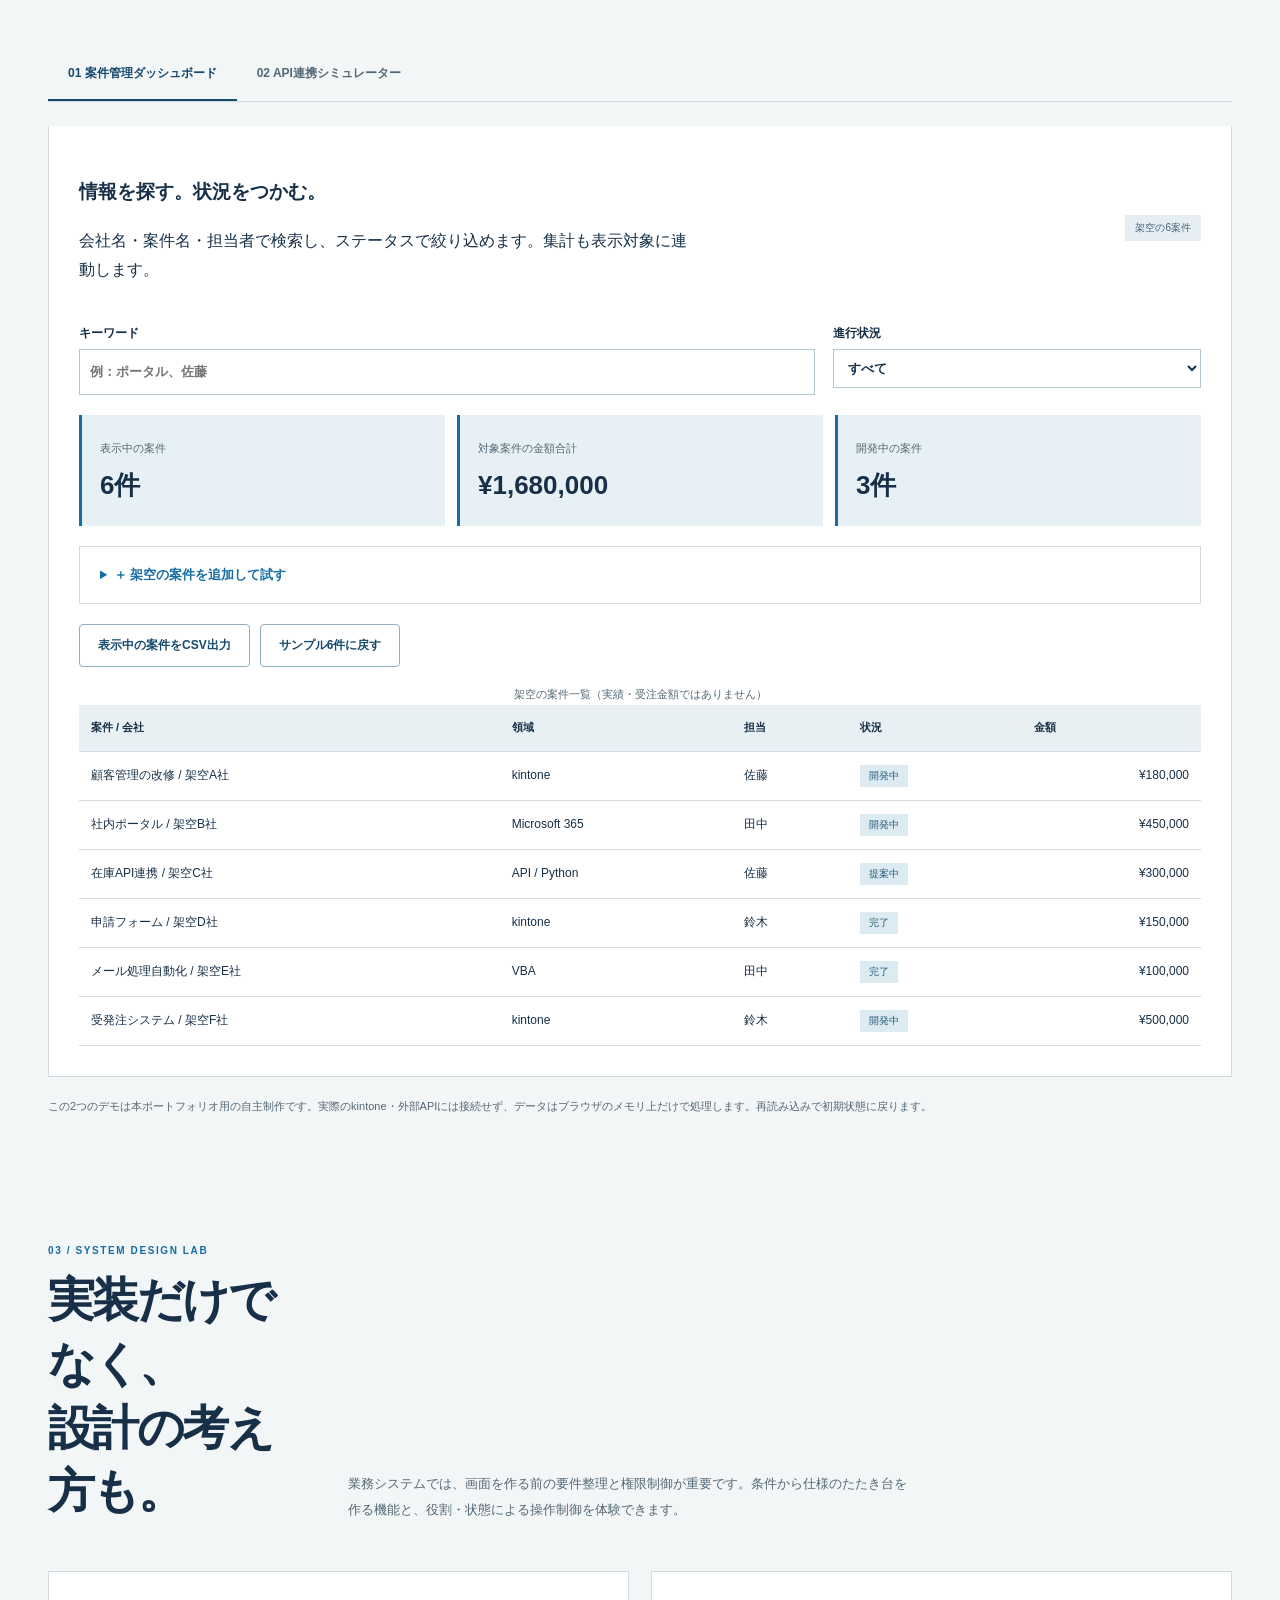
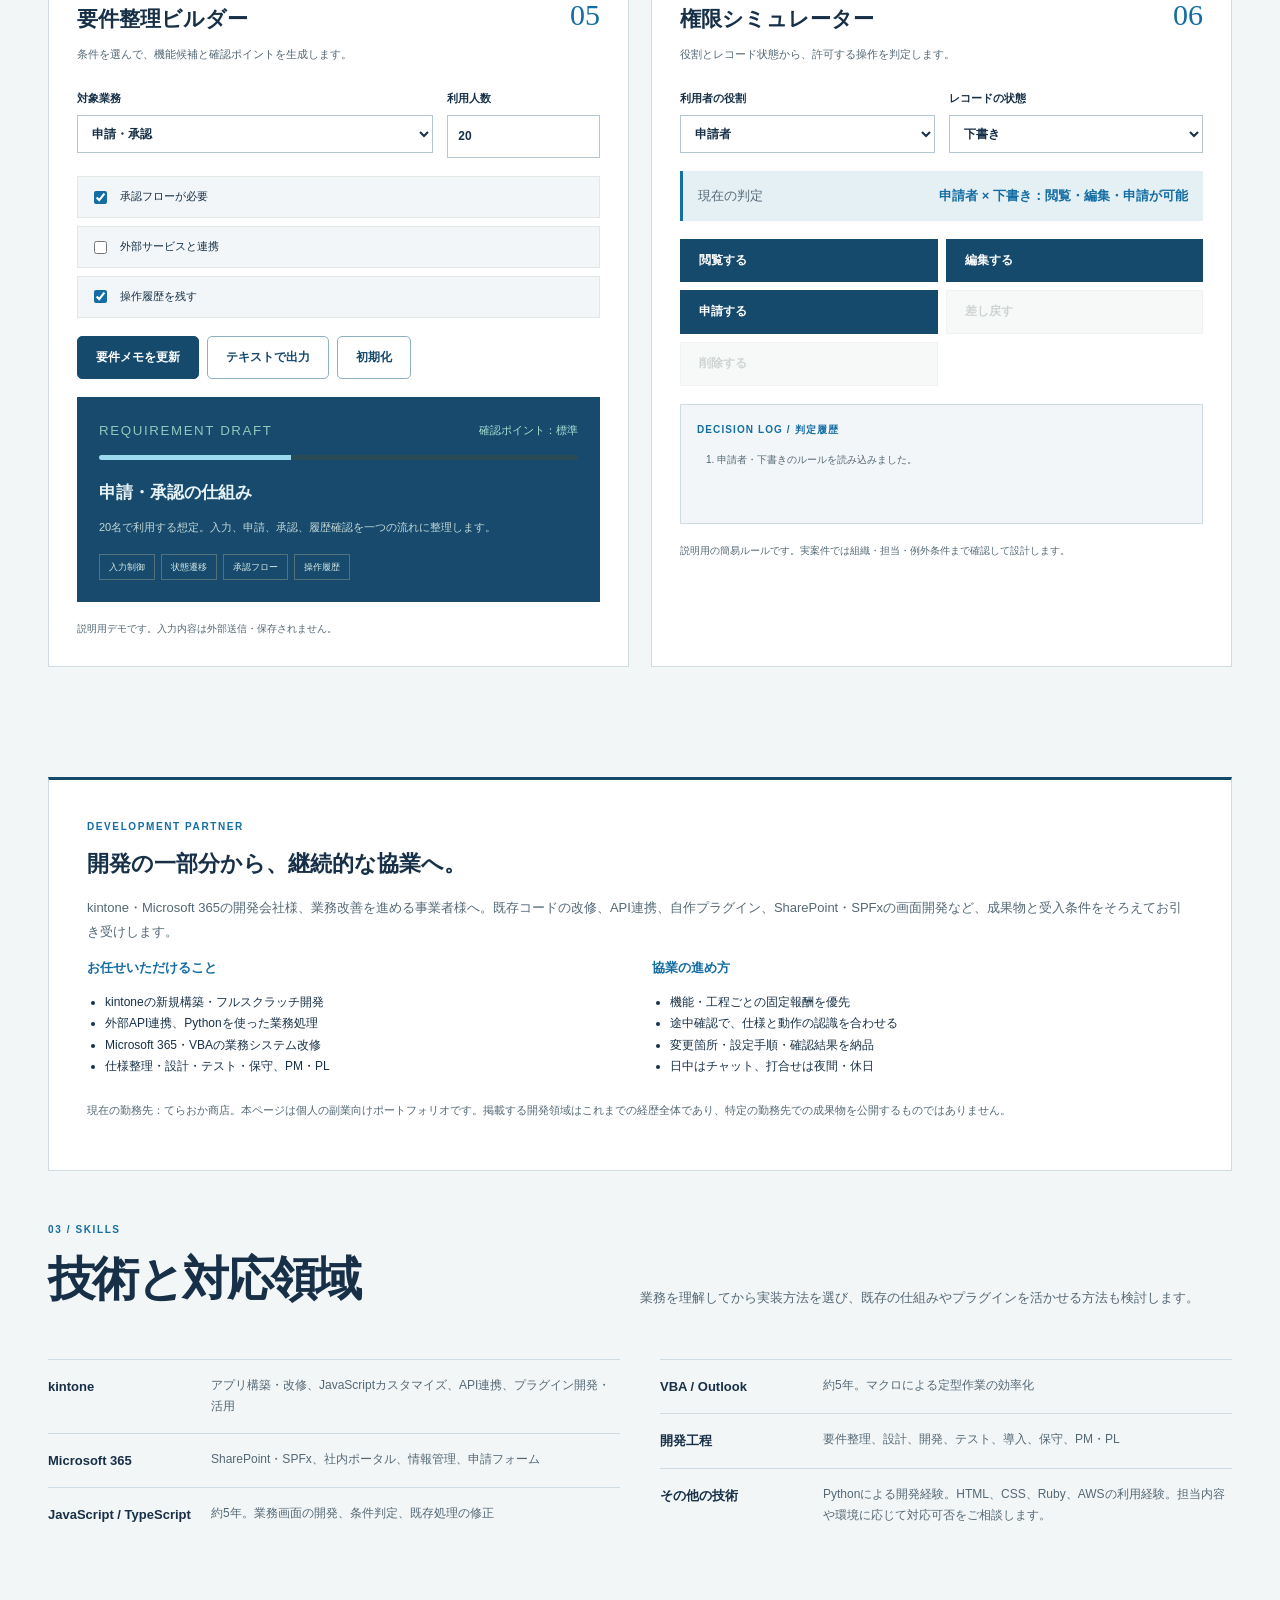
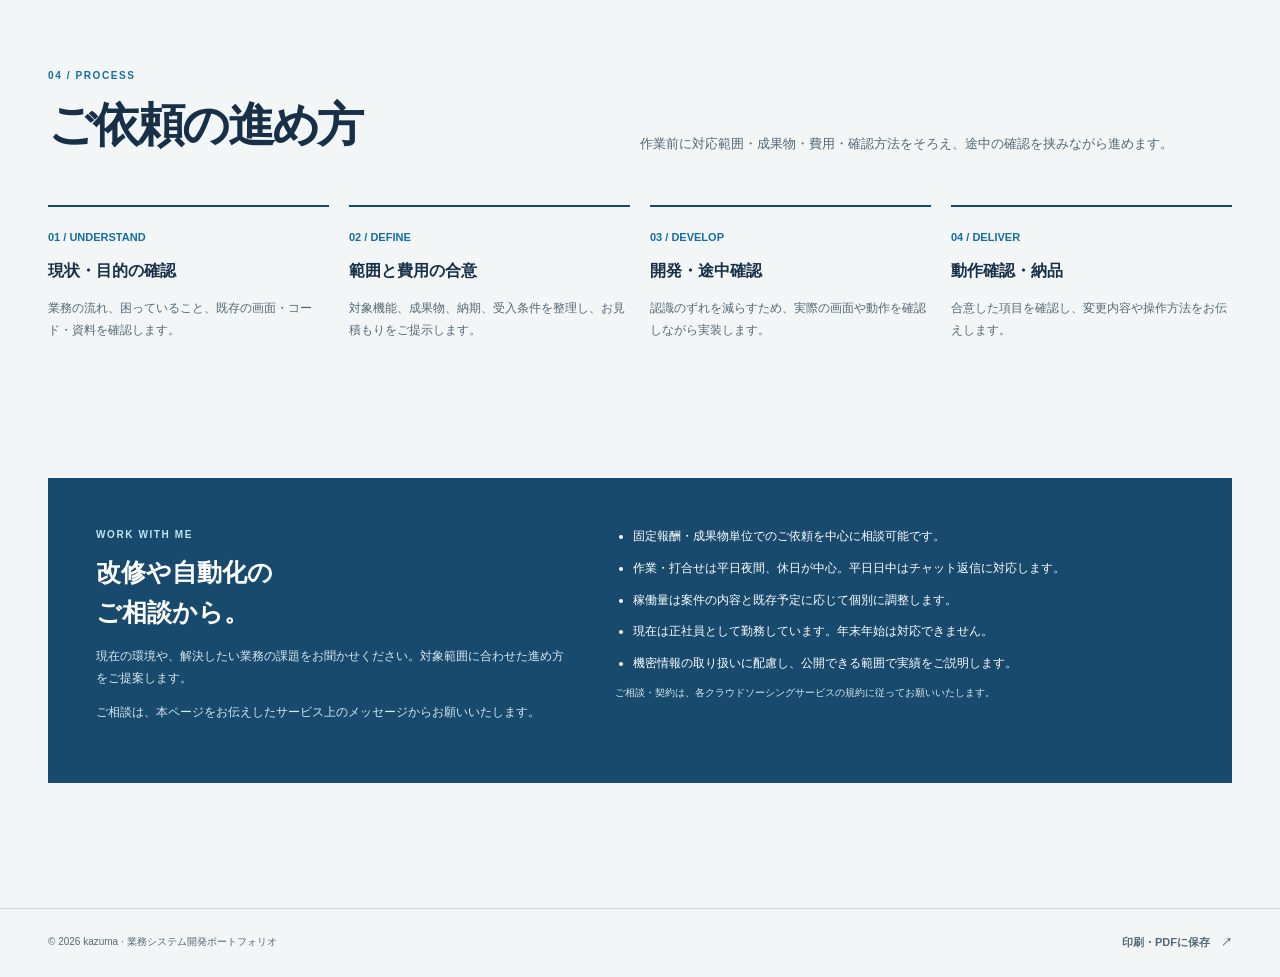
==== commit fd22111f: "Present projects with cinematic blue design" ====
--- a/index.html
+++ b/index.html
@@ -26,34 +26,29 @@
 @media print{.lab-actions,.permission-actions{display:none}.lab-grid{grid-template-columns:1fr}.lab-card{break-inside:avoid;box-shadow:none}.spec-output{-webkit-print-color-adjust:exact;print-color-adjust:exact}}
 </style><link rel="stylesheet" href="./design.css"></head><body>
 <div class="scroll-track" aria-hidden="true"><div class="scroll-progress" id="scroll-progress"></div></div>
-<header><div class="wrap"><a class="brand" href="#top"><span class="monogram">K</span><span>KAZUMA</span></a><nav aria-label="メインナビゲーション"><a href="#capabilities">機能一覧</a><a href="#experience">開発経験</a><a href="#demo">操作デモ</a><a href="#lab">設計ラボ</a><a href="#work">相談する</a></nav></div></header>
-<main class="wrap" id="top">
-<div class="hero" data-reveal>
-  <div class="hero-copy">
-    <p class="eyebrow">KAZUMA / BUSINESS APPLICATION ENGINEER</p>
-    <h1>複雑な業務を、<br><span>迷わず使える仕組みに。</span></h1>
-    <p class="intro">kintone・SharePoint／SPFxを中心に、業務の整理から画面設計、実装、検証まで。現場で使い続けられる仕組みをつくります。</p>
-    <div class="hero-actions"><a class="hero-link primary" href="#experience">開発事例を見る <span aria-hidden="true">↗</span></a><a class="hero-link" href="#demo">操作デモを試す <span aria-hidden="true">↗</span></a></div>
-    <div class="name">kazuma<small>BUSINESS APPLICATION ENGINEER</small></div>
+<header><div class="wrap"><a class="brand" href="#top"><span class="monogram">K</span><span>KAZUMA</span></a><nav aria-label="メインナビゲーション"><a href="#experience">開発経験</a><a href="#demo">操作デモ</a><a href="#studio">機能デモ</a><a href="#lab">設計ラボ</a><a href="#work">相談する</a></nav></div></header>
+<main id="top">
+<section class="hero cinematic-hero" data-scene="0" aria-label="主な開発領域">
+  <div class="hero-art" aria-hidden="true"><div class="hero-art-grid"></div><div class="hero-art-number" id="hero-art-number">01</div><div class="hero-art-rule"></div></div>
+  <div class="hero-inner">
+    <div class="hero-meta"><span>KAZUMA / BUSINESS SYSTEM DEVELOPMENT</span><span>PORTFOLIO — 2026</span></div>
+    <div class="hero-stage">
+      <article class="hero-slide" id="hero-slide-0" role="tabpanel" aria-labelledby="hero-tab-0" data-slide="0"><p class="hero-overline">01 / KINTONE · FIELD OPERATIONS</p><h1>複雑な現場を、<br>動く仕組みに。</h1><p>大量の案件データ、業務ルール、更新競合。設備工事の管理を、現場が迷わず扱える画面へ。</p><a class="hero-cta" href="#case-outdoor">開発内容を見る <span aria-hidden="true">↗</span></a></article>
+      <article class="hero-slide" id="hero-slide-1" role="tabpanel" aria-labelledby="hero-tab-1" data-slide="1" hidden><p class="hero-overline">02 / KINTONE · DATA MIGRATION</p><h1>数百項目を、<br>使える情報へ。</h1><p>4G／5G設備のExcel管理票を読み解き、検索・編集・出力までつながる一覧を設計。</p><a class="hero-cta" href="#case-indoor">開発内容を見る <span aria-hidden="true">↗</span></a></article>
+      <article class="hero-slide" id="hero-slide-2" role="tabpanel" aria-labelledby="hero-tab-2" data-slide="2" hidden><p class="hero-overline">03 / SHAREPOINT · SPFX</p><h1>申請も予約も、<br>ひとつの入口に。</h1><p>SharePointとSPFxで、情報共有から申請・予約までをつなぐ社内ポータルを開発。</p><a class="hero-cta" href="#case-spfx">開発内容を見る <span aria-hidden="true">↗</span></a></article>
+    </div>
+    <div class="hero-bottom"><div class="hero-counter"><strong id="hero-current">01</strong><span>/ 03</span></div><div class="hero-tabs" role="tablist" aria-label="開発領域を選ぶ"><button type="button" role="tab" id="hero-tab-0" aria-controls="hero-slide-0" data-scene-tab="0" aria-selected="true">OUTDOOR</button><button type="button" role="tab" id="hero-tab-1" aria-controls="hero-slide-1" data-scene-tab="1" aria-selected="false">INDOOR</button><button type="button" role="tab" id="hero-tab-2" aria-controls="hero-slide-2" data-scene-tab="2" aria-selected="false">SPFx</button></div><div class="hero-controls"><button type="button" id="hero-prev" aria-label="前の開発領域">←</button><button type="button" id="hero-next" aria-label="次の開発領域">→</button></div></div>
   </div>
-  <aside class="hero-proof" aria-label="主な開発事例">
-    <div class="proof-top"><span>SELECTED EXPERIENCE</span><span>01 — 03</span></div>
-    <p class="proof-intro">業務の複雑さに、<br>設計で応える。</p>
-    <a class="proof-row" href="#experience"><span>01</span><span><strong>設備工事の管理票</strong><small>大量データ・競合対策・業務ルール</small></span><i aria-hidden="true">↗</i></a>
-    <a class="proof-row" href="#experience"><span>02</span><span><strong>4G／5G設備のデータ移行</strong><small>数百項目の整理・使いやすい一覧</small></span><i aria-hidden="true">↗</i></a>
-    <a class="proof-row" href="#experience"><span>03</span><span><strong>SharePoint／SPFxポータル</strong><small>申請・予約・情報共有を一つの入口に</small></span><i aria-hidden="true">↗</i></a>
-    <p class="proof-foot">公開できる範囲で、担当した設計と実装を紹介しています。</p>
-  </aside>
-</div>
-<div class="facts"><div class="fact"><b>約5年</b><span>業務システムの開発経験</span></div><div class="fact"><b>PM / PL</b><span>設計・開発・保守まで各工程を経験</span></div><div class="fact"><b>5〜10名</b><span>チームでの開発経験</span></div></div>
-<div class="feature-ribbon" id="capabilities" aria-label="このサイトで試せる機能" data-reveal><a class="feature-card" href="#finder"><small>01 / CONDITIONAL UI</small><strong>課題から方式を選ぶ</strong><span>選択内容に応じて構成案と確認ポイントを切り替えます。</span><em>↘</em></a><a class="feature-card" href="#demo"><small>02 / WORKFLOW</small><strong>申請・承認を動かす</strong><span>状態遷移、ボタン制御、履歴表示をその場で試せます。</span><em>↘</em></a><a class="feature-card" href="#studio"><small>03 / DATA UI</small><strong>検索・集計・CSV</strong><span>条件連動の集計、データ追加、CSV出力を確認できます。</span><em>↘</em></a><a class="feature-card" href="#studio"><small>04 / API RESILIENCE</small><strong>エラーから復旧する</strong><span>一時エラー、再試行、二重登録防止を模擬します。</span><em>↘</em></a><a class="feature-card" href="#requirements"><small>05 / REQUIREMENTS</small><strong>要件メモを生成する</strong><span>条件から機能候補と確認ポイントをまとめ、テキスト出力します。</span><em>↘</em></a><a class="feature-card" href="#permissions"><small>06 / ACCESS CONTROL</small><strong>権限ルールを試す</strong><span>役割と状態に応じて操作可否が変わるロジックを体験できます。</span><em>↘</em></a></div>
-<section class="finder" id="finder" data-reveal><div class="finder-copy"><div class="label" style="color:#8fd8ca">SOLUTION FINDER / INTERACTIVE</div><h2>困りごとから、<br>実装の方向を整理。</h2><p>よくある業務課題を選ぶと、向いている仕組みと確認すべきポイントが切り替わります。要件整理の考え方を体験できる説明用デモです。</p><div class="finder-options" aria-label="業務課題を選択"><button type="button" id="finder-approval" aria-pressed="true">申請・承認を整えたい</button><button type="button" id="finder-dashboard" aria-pressed="false">情報を集約・可視化したい</button><button type="button" id="finder-integration" aria-pressed="false">システム間を連携したい</button><button type="button" id="finder-automation" aria-pressed="false">定型作業を自動化したい</button></div></div><div class="finder-result" aria-live="polite"><span class="finder-kicker" id="finder-kicker">RECOMMENDED / 申請業務</span><h3 id="finder-title">入力・承認・履歴を一つの流れに</h3><p id="finder-copy">申請条件と権限を整理し、誰がどの状態で何を操作できるかを画面に反映します。</p><div class="finder-grid"><div><small>IMPLEMENTATION</small><b id="finder-stack">kintone / Microsoft 365</b></div><div><small>FUNCTIONS</small><b id="finder-functions">入力制御・状態遷移・通知</b></div><div><small>CHECK POINT</small><b id="finder-check">権限・差し戻し・例外処理</b></div><div><small>DELIVERABLE</small><b id="finder-deliverable">設計・実装・テスト・手順</b></div></div><a class="result-link" id="finder-link" href="#demo">関連デモを試す　→</a></div></section>
+</section>
+<div class="wrap page-content">
+<nav class="chapter-nav" aria-label="ページの見どころ"><a href="#experience"><span>01 / EXPERIENCE</span><strong>実務で作ったもの</strong><i aria-hidden="true">↗</i></a><a href="#demo"><span>02 / DEMONSTRATION</span><strong>操作して確かめる</strong><i aria-hidden="true">↗</i></a><a href="#lab"><span>03 / DESIGN LAB</span><strong>設計の考え方を見る</strong><i aria-hidden="true">↗</i></a></nav>
 <section id="experience"><div class="section-head"><div><div class="label">01 / EXPERIENCE</div><h2>業務の難しさを、<br>使える仕組みに。</h2></div><p>実案件で担当した設計・実装を、公開できる範囲で紹介します。画面やソースコードを再掲したものではありません。</p></div>
-<article class="case"><div class="case-no">01</div><div><h3>設備工事の管理票をkintoneで再設計</h3><p>Excel・CSVから大量の案件情報を取り込み、現場が探し、確認し、更新できる管理画面を設計・実装。データの一意性、入力条件、確認工程、担当者ごとの操作範囲まで扱いました。</p><div class="tags"><span>kintone</span><span>JavaScript</span><span>データ移行</span><span>業務ルール</span></div></div><dl class="case-detail"><dt>作った機能</dt><dd>検索・絞り込み付き一覧、Excel取込・出力、行単位の編集、工程ごとの条件チェック。</dd><dt>難所への対応</dt><dd>大量レコードの分割取得・更新、重複防止、同時編集時の更新競合、役割・担当エリアに応じた操作制御。</dd><dt>担当範囲</dt><dd>業務ルールの整理から画面・取込処理の実装、検証まで。運用で起きる例外も考慮しました。</dd></dl></article>
-<article class="case"><div class="case-no">02</div><div><h3>4G／5G設備のExcel管理をkintoneへ移行</h3><p>数百項目に及ぶ既存の管理票を調べ、項目の対応関係とデータ型を整理。表計算に慣れた利用者が移行後も迷わず扱えるよう、一覧の操作性に重点を置きました。</p><div class="tags"><span>kintone</span><span>Excel移行</span><span>データ設計</span><span>一覧UI</span></div></div><dl class="case-detail"><dt>作った機能</dt><dd>列ごとの検索・日付範囲指定、並べ替え・列幅変更、保存できる表示設定、一覧からの編集とExcel出力。</dd><dt>移行の工夫</dt><dd>4G／5Gで異なる管理項目を対応付け、元の帳票で必要な情報と移行後の入力・確認の流れを照合。</dd><dt>担当範囲</dt><dd>項目調査、マッピング、画面設計、取込・表示・出力機能の実装と検証。</dd></dl></article>
-<article class="case"><div class="case-no">03</div><div><h3>SharePoint／SPFxの社内ポータル</h3><p>情報を掲載するだけでなく、在宅勤務・名刺・ダウンロードの申請や、会議室・社用車の予約まで同じ入口から使えるポータルを開発。社内プレビュー環境で機能を検証しています。</p><div class="tags"><span>SharePoint</span><span>SPFx</span><span>React</span><span>TypeScript</span></div></div><dl class="case-detail"><dt>作った機能</dt><dd>用途別の申請・予約Webパーツ、SharePointリストと連動するメニュー・お知らせ、スマートフォン向け画面。</dd><dt>運用の工夫</dt><dd>編集者の権限、申請状態、重複予約、入力チェックなどを画面とデータの両方で整理。</dd><dt>現在の段階</dt><dd>社内プレビューで検証中。正式な本番展開や利用成果を示すものではありません。</dd></dl></article>
+<article class="case" id="case-outdoor"><div class="case-no">01</div><div><h3>設備工事の管理票をkintoneで再設計</h3><p>Excel・CSVから大量の案件情報を取り込み、現場が探し、確認し、更新できる管理画面を設計・実装。データの一意性、入力条件、確認工程、担当者ごとの操作範囲まで扱いました。</p><div class="tags"><span>kintone</span><span>JavaScript</span><span>データ移行</span><span>業務ルール</span></div></div><dl class="case-detail"><dt>作った機能</dt><dd>検索・絞り込み付き一覧、Excel取込・出力、行単位の編集、工程ごとの条件チェック。</dd><dt>難所への対応</dt><dd>大量レコードの分割取得・更新、重複防止、同時編集時の更新競合、役割・担当エリアに応じた操作制御。</dd><dt>担当範囲</dt><dd>業務ルールの整理から画面・取込処理の実装、検証まで。運用で起きる例外も考慮しました。</dd></dl></article>
+<article class="case" id="case-indoor"><div class="case-no">02</div><div><h3>4G／5G設備のExcel管理をkintoneへ移行</h3><p>数百項目に及ぶ既存の管理票を調べ、項目の対応関係とデータ型を整理。表計算に慣れた利用者が移行後も迷わず扱えるよう、一覧の操作性に重点を置きました。</p><div class="tags"><span>kintone</span><span>Excel移行</span><span>データ設計</span><span>一覧UI</span></div></div><dl class="case-detail"><dt>作った機能</dt><dd>列ごとの検索・日付範囲指定、並べ替え・列幅変更、保存できる表示設定、一覧からの編集とExcel出力。</dd><dt>移行の工夫</dt><dd>4G／5Gで異なる管理項目を対応付け、元の帳票で必要な情報と移行後の入力・確認の流れを照合。</dd><dt>担当範囲</dt><dd>項目調査、マッピング、画面設計、取込・表示・出力機能の実装と検証。</dd></dl></article>
+<article class="case" id="case-spfx"><div class="case-no">03</div><div><h3>SharePoint／SPFxの社内ポータル</h3><p>情報を掲載するだけでなく、在宅勤務・名刺・ダウンロードの申請や、会議室・社用車の予約まで同じ入口から使えるポータルを開発。社内プレビュー環境で機能を検証しています。</p><div class="tags"><span>SharePoint</span><span>SPFx</span><span>React</span><span>TypeScript</span></div></div><dl class="case-detail"><dt>作った機能</dt><dd>用途別の申請・予約Webパーツ、SharePointリストと連動するメニュー・お知らせ、スマートフォン向け画面。</dd><dt>運用の工夫</dt><dd>編集者の権限、申請状態、重複予約、入力チェックなどを画面とデータの両方で整理。</dd><dt>現在の段階</dt><dd>社内プレビューで検証中。正式な本番展開や利用成果を示すものではありません。</dd></dl></article>
 <article class="case"><div class="case-no">04</div><div><h3>VBA・マクロによる業務効率化</h3><p>VBAによる業務効率化や、Outlookのマクロ開発に取り組んできました。繰り返し発生する作業を整理し、既存の運用に合わせた改善を支援します。</p><div class="tags"><span>VBA</span><span>Outlook</span><span>業務自動化</span><span>既存コード改修</span></div></div><dl class="case-detail"><dt>実務経験</dt><dd>VBAの利用経験は約5年。</dd><dt>対応の考え方</dt><dd>対象ファイルや実行環境を確認し、作業条件・例外処理・動作確認の範囲を合意して進めます。</dd><dt>その他の取り組み</dt><dd>個人のゲーム開発で、画面・操作性の改善、入力処理の不具合修正、機能追加にも取り組んでいます。</dd></dl></article>
 <p class="notice">守秘義務に配慮し、顧客名・実際の業務データ・画面・ソースコードは公開していません。</p></section>
+<section class="finder" id="finder" data-reveal><div class="finder-copy"><div class="label" style="color:#8fd8ca">SOLUTION FINDER / INTERACTIVE</div><h2>困りごとから、<br>実装の方向を整理。</h2><p>よくある業務課題を選ぶと、向いている仕組みと確認すべきポイントが切り替わります。要件整理の考え方を体験できる説明用デモです。</p><div class="finder-options" aria-label="業務課題を選択"><button type="button" id="finder-approval" aria-pressed="true">申請・承認を整えたい</button><button type="button" id="finder-dashboard" aria-pressed="false">情報を集約・可視化したい</button><button type="button" id="finder-integration" aria-pressed="false">システム間を連携したい</button><button type="button" id="finder-automation" aria-pressed="false">定型作業を自動化したい</button></div></div><div class="finder-result" aria-live="polite"><span class="finder-kicker" id="finder-kicker">RECOMMENDED / 申請業務</span><h3 id="finder-title">入力・承認・履歴を一つの流れに</h3><p id="finder-copy">申請条件と権限を整理し、誰がどの状態で何を操作できるかを画面に反映します。</p><div class="finder-grid"><div><small>IMPLEMENTATION</small><b id="finder-stack">kintone / Microsoft 365</b></div><div><small>FUNCTIONS</small><b id="finder-functions">入力制御・状態遷移・通知</b></div><div><small>CHECK POINT</small><b id="finder-check">権限・差し戻し・例外処理</b></div><div><small>DELIVERABLE</small><b id="finder-deliverable">設計・実装・テスト・手順</b></div></div><a class="result-link" id="finder-link" href="#demo">関連デモを試す　→</a></div></section>
 <section id="demo"><div class="section-head"><div><div class="label">02 / INTERACTIVE SAMPLE</div><h2>条件判定を、<br>動きで伝える。</h2></div><p>申請の状態変更と履歴表示を、ブラウザだけで試せる小さなサンプルにしました。入力条件を確認し、処理後の状態を分かりやすく示す考え方を紹介します。</p></div>
 <div class="demo"><div class="demo-head"><div><h3>申請ステータス管理</h3><p>「申請する」「承認する」「差し戻す」で動作をご確認いただけます。</p></div><span class="demo-badge">説明用デモ / 架空データ</span></div><div class="steps" aria-label="処理の流れ"><div class="step active" data-state="draft">01　下書き</div><div class="step" data-state="pending">02　申請中</div><div class="step" data-state="approved">03　承認済み</div></div><div class="demo-grid"><div class="ticket"><dl><dt>申請番号</dt><dd>DEMO-001</dd><dt>申請内容</dt><dd>備品購入（説明用）</dd><dt>金額</dt><dd>12,000円</dd><dt>ステータス</dt><dd class="status" id="status" aria-live="polite">下書き</dd></dl><div class="actions"><button type="button" id="submit">申請する</button><button type="button" id="approve" disabled>承認する</button><button type="button" class="secondary" id="return" disabled>差し戻す</button><button type="button" class="secondary" id="reset">リセット</button></div></div><div class="log" aria-live="polite"><h4>ACTIVITY / 操作履歴</h4><ol id="history"><li>サンプルを開始しました。</li></ol></div></div><p style="margin:20px 0 0;font-size:10px">※本ページ用に新規作成した説明用サンプルです。過去の納品物ではなく、kintoneには接続していません。データ保存・実ユーザーの権限管理・外部送信は行いません。</p></div></section>
 
@@ -77,7 +72,7 @@
 <section><div class="section-head"><div><div class="label">03 / SKILLS</div><h2>技術と対応領域</h2></div><p>業務を理解してから実装方法を選び、既存の仕組みやプラグインを活かせる方法も検討します。</p></div><div class="skills"><div><div class="skill-row"><strong>kintone</strong><p>アプリ構築・改修、JavaScriptカスタマイズ、API連携、プラグイン開発・活用</p></div><div class="skill-row"><strong>Microsoft 365</strong><p>SharePoint・SPFx、社内ポータル、情報管理、申請フォーム</p></div><div class="skill-row"><strong>JavaScript / TypeScript</strong><p>約5年。業務画面の開発、条件判定、既存処理の修正</p></div></div><div><div class="skill-row"><strong>VBA / Outlook</strong><p>約5年。マクロによる定型作業の効率化</p></div><div class="skill-row"><strong>開発工程</strong><p>要件整理、設計、開発、テスト、導入、保守、PM・PL</p></div><div class="skill-row"><strong>その他の技術</strong><p>Pythonによる開発経験。HTML、CSS、Ruby、AWSの利用経験。担当内容や環境に応じて対応可否をご相談します。</p></div></div></div></section>
 <section><div class="section-head"><div><div class="label">04 / PROCESS</div><h2>ご依頼の進め方</h2></div><p>作業前に対応範囲・成果物・費用・確認方法をそろえ、途中の確認を挟みながら進めます。</p></div><div class="process"><article><b>01 / UNDERSTAND</b><h3>現状・目的の確認</h3><p>業務の流れ、困っていること、既存の画面・コード・資料を確認します。</p></article><article><b>02 / DEFINE</b><h3>範囲と費用の合意</h3><p>対象機能、成果物、納期、受入条件を整理し、お見積もりをご提示します。</p></article><article><b>03 / DEVELOP</b><h3>開発・途中確認</h3><p>認識のずれを減らすため、実際の画面や動作を確認しながら実装します。</p></article><article><b>04 / DELIVER</b><h3>動作確認・納品</h3><p>合意した項目を確認し、変更内容や操作方法をお伝えします。</p></article></div></section>
 <section id="work" class="contact"><div><div class="label" style="color:#a5e1d4">WORK WITH ME</div><h2>改修や自動化の<br>ご相談から。</h2><p>現在の環境や、解決したい業務の課題をお聞かせください。対象範囲に合わせた進め方をご提案します。</p><p>ご相談は、本ページをお伝えしたサービス上のメッセージからお願いいたします。</p></div><div><ul><li>固定報酬・成果物単位でのご依頼を中心に相談可能です。</li><li>作業・打合せは平日夜間、休日が中心。平日日中はチャット返信に対応します。</li><li>稼働量は案件の内容と既存予定に応じて個別に調整します。</li><li>現在は正社員として勤務しています。年末年始は対応できません。</li><li>機密情報の取り扱いに配慮し、公開できる範囲で実績をご説明します。</li></ul><p class="note">ご相談・契約は、各クラウドソーシングサービスの規約に従ってお願いいたします。</p></div></section>
-</main><footer><div class="wrap"><span>© 2026 kazuma · 業務システム開発ポートフォリオ</span><button class="print-button" type="button" id="print">印刷・PDFに保存　↗</button></div></footer>
+</div></main><footer><div class="wrap"><span>© 2026 kazuma · 業務システム開発ポートフォリオ</span><button class="print-button" type="button" id="print">印刷・PDFに保存　↗</button></div></footer>
 <script>
 (()=>{let state='draft';const names={draft:'下書き',pending:'申請中',approved:'承認済み'};const $=id=>document.getElementById(id);const render=()=>{$('status').textContent=names[state];$('submit').disabled=state!=='draft';$('approve').disabled=state!=='pending';$('return').disabled=state!=='pending';document.querySelectorAll('.step').forEach(e=>e.classList.toggle('active',e.dataset.state===state))};const add=text=>{const li=document.createElement('li');li.textContent=text;$('history').append(li)};$('submit').addEventListener('click',()=>{if(state!=='draft')return;state='pending';add('申請を受け付けました。承認待ちです。');render()});$('approve').addEventListener('click',()=>{if(state!=='pending')return;state='approved';add('承認しました。状態を承認済みに変更しました。');render()});$('return').addEventListener('click',()=>{if(state!=='pending')return;state='draft';add('差し戻しました。下書きから再申請できます。');render()});$('reset').addEventListener('click',()=>{state='draft';$('history').replaceChildren();add('サンプルを開始しました。');render()});$('print').addEventListener('click',()=>window.print());render()})();
 
@@ -170,4 +165,50 @@
 $('permission-advance').addEventListener('click',()=>{const current=$('permission-record-state').value;if(current==='draft'){$('permission-record-state').value='pending';permissionLog('申請を許可し、状態を申請中へ変更しました。')}else if(current==='pending'){$('permission-record-state').value='approved';permissionLog('承認を許可し、状態を承認済みへ変更しました。')}renderPermissions()});
 $('permission-return').addEventListener('click',()=>{$('permission-record-state').value='draft';permissionLog('差し戻しを許可し、状態を下書きへ変更しました。');renderPermissions()});
 })();
-</script></body></html>
+(() => {
+  const hero = document.querySelector('.cinematic-hero');
+  if (!hero) return;
+  const slides = [...hero.querySelectorAll('.hero-slide')];
+  const tabs = [...hero.querySelectorAll('[data-scene-tab]')];
+  const number = document.getElementById('hero-art-number');
+  const current = document.getElementById('hero-current');
+  const motion = window.matchMedia('(prefers-reduced-motion: reduce)');
+  let active = 0;
+  let timer = null;
+  const stop = () => { if (timer) clearInterval(timer); timer = null; };
+  const show = (index, focusTab = false) => {
+    active = (index + slides.length) % slides.length;
+    slides.forEach((slide, i) => { slide.hidden = i !== active; });
+    tabs.forEach((tab, i) => {
+      tab.setAttribute('aria-selected', String(i === active));
+      tab.tabIndex = i === active ? 0 : -1;
+    });
+    hero.dataset.scene = String(active);
+    number.textContent = current.textContent = String(active + 1).padStart(2, '0');
+    if (focusTab) tabs[active].focus();
+  };
+  const start = () => {
+    stop();
+    if (!motion.matches && !document.hidden) timer = setInterval(() => show(active + 1), 9000);
+  };
+  tabs.forEach((tab, i) => {
+    tab.addEventListener('click', () => { show(i); start(); });
+    tab.addEventListener('keydown', event => {
+      if (event.key === 'ArrowRight' || event.key === 'ArrowLeft') {
+        event.preventDefault();
+        show(active + (event.key === 'ArrowRight' ? 1 : -1), true);
+        start();
+      }
+    });
+  });
+  document.getElementById('hero-prev').addEventListener('click', () => { show(active - 1); start(); });
+  document.getElementById('hero-next').addEventListener('click', () => { show(active + 1); start(); });
+  hero.addEventListener('mouseenter', stop);
+  hero.addEventListener('mouseleave', start);
+  hero.addEventListener('focusin', stop);
+  hero.addEventListener('focusout', event => { if (!hero.contains(event.relatedTarget)) start(); });
+  document.addEventListener('visibilitychange', start);
+  motion.addEventListener('change', start);
+  show(0);
+  start();
+})();</script></body></html>
--- a/design.css
+++ b/design.css
@@ -1,436 +1,445 @@
-/* Editorial direction for the public portfolio.
-   The interaction styles in index.html remain intact; this layer shapes the presentation. */
+/* KAZUMA — cinematic blue portfolio. Original artwork is typography and lines. */
 :root {
-  --navy: #202626;
-  --teal: #944630;
-  --ink: #252a2a;
-  --muted: #646b68;
-  --line: #d8d7d0;
-  --paper: #f5f3ee;
-  --orange: #b95437;
-}
-html { scroll-padding-top: 88px; }
+  --navy: #164a6d;
+  --teal: #146da3;
+  --ink: #173047;
+  --muted: #536875;
+  --line: #d1dce2;
+  --paper: #f3f6f7;
+  --orange: #dca77a;
+}
+* { box-sizing: border-box; }
+html { scroll-behavior: smooth; scroll-padding-top: 84px; }
 body {
+  margin: 0;
   background: var(--paper);
   color: var(--ink);
   font-family: "Hiragino Kaku Gothic ProN", "Yu Gothic", Meiryo, sans-serif;
   line-height: 1.8;
-}
-.wrap { max-width: 1280px; padding-inline: 54px; }
-::selection { background: #e9c7b8; color: #1f2928; }
+  overflow-x: hidden;
+}
+::selection { background: #bbddec; color: #12324c; }
+.wrap { max-width: 1320px; margin-inline: auto; padding-inline: 48px; }
+a:focus-visible, button:focus-visible, input:focus-visible, select:focus-visible {
+  outline: 3px solid #f2b982;
+  outline-offset: 3px;
+}
 header {
-  background: rgba(245, 243, 238, .97);
+  position: absolute;
+  inset: 0 0 auto;
+  z-index: 20;
+  background: transparent;
+  border: 0;
   backdrop-filter: none;
-  border-bottom-color: #d4d1c9;
-}
-header .wrap { min-height: 78px; }
-.brand { font-size: 14px; letter-spacing: .16em; gap: 12px; }
-.monogram { background: var(--ink); width: 34px; height: 34px; }
+  color: #fff;
+}
+header .wrap { max-width: none; min-height: 82px; padding-inline: clamp(24px, 5vw, 82px); }
+.brand { gap: 12px; font-size: 13px; letter-spacing: .14em; }
+.monogram {
+  width: 32px;
+  height: 32px;
+  color: #fff;
+  background: transparent;
+  border: 1px solid #fff9;
+}
 .brand .monogram:after { display: none; }
-nav { gap: 27px; font-size: 12px; font-weight: 600; }
-nav a { color: #4f5652; }
-nav a:hover { color: var(--teal); }
+nav { gap: clamp(14px, 2.2vw, 34px); font-size: 11px; font-weight: 700; letter-spacing: .06em; }
+nav a { color: #e4f0f5; }
+nav a:hover { color: #fff; }
+nav a:after { background: #fff; }
 .scroll-track { height: 2px; }
-.scroll-progress { background: var(--teal); box-shadow: none; }
-
-.hero {
-  min-height: 680px;
-  grid-template-columns: minmax(0, 1.15fr) minmax(330px, .85fr);
-  gap: clamp(40px, 6vw, 100px);
+.scroll-progress { background: #c9e8f5; box-shadow: none; }
+
+.hero.cinematic-hero {
+  position: relative;
+  display: block;
+  width: 100%;
+  min-height: min(900px, 100vh);
+  margin: 0;
+  padding: 0;
+  overflow: hidden;
+  color: #fff;
+  background: #16537b;
+  isolation: isolate;
+  transition: background-color .65s ease;
+}
+.hero.cinematic-hero[data-scene="1"] { background: #235b73; }
+.hero.cinematic-hero[data-scene="2"] { background: #304f76; }
+.hero.cinematic-hero:before,
+.hero.cinematic-hero:after { display: none; }
+.hero-art { position: absolute; inset: 0; z-index: -1; pointer-events: none; overflow: hidden; }
+.hero-art-grid {
+  position: absolute;
+  inset: 0;
+  background-image:
+    repeating-linear-gradient(90deg, transparent 0, transparent calc(12.5% - 1px), #d5ebf215 12.5%),
+    repeating-linear-gradient(0deg, transparent 0, transparent calc(25% - 1px), #d5ebf20e 25%);
+  opacity: .75;
+}
+.hero-art-number {
+  position: absolute;
+  top: 5%;
+  right: 2%;
+  color: transparent;
+  -webkit-text-stroke: 2px #e6f6ff48;
+  font: 900 clamp(360px, 52vw, 760px)/.9 Impact, "Arial Black", sans-serif;
+  letter-spacing: -.12em;
+  transform: skewX(-9deg);
+  user-select: none;
+  transition: transform .75s ease, opacity .75s ease;
+}
+.hero[data-scene="1"] .hero-art-number { transform: skewX(-9deg) translateX(-3%); }
+.hero[data-scene="2"] .hero-art-number { transform: skewX(-9deg) translateX(3%); }
+.hero-art-rule {
+  position: absolute;
+  right: -10vw;
+  bottom: 19%;
+  width: 60vw;
+  height: 1px;
+  background: #e2f5fb66;
+  transform: rotate(-24deg);
+}
+.hero-inner {
+  width: min(100%, 1600px);
+  min-height: min(900px, 100vh);
+  margin-inline: auto;
+  padding: 120px clamp(26px, 6vw, 100px) 34px;
+  display: flex;
+  flex-direction: column;
+  justify-content: space-between;
+  position: relative;
+  z-index: 1;
+}
+.hero-meta {
+  display: flex;
+  justify-content: space-between;
+  gap: 20px;
+  color: #c7e6f5;
+  font-size: 10px;
+  font-weight: 700;
+  letter-spacing: .22em;
+}
+.hero-stage { display: grid; align-items: center; min-height: 460px; }
+.hero-slide { grid-area: 1 / 1; animation: slideReveal .5s ease both; }
+.hero-slide[hidden] { display: none; }
+.hero-overline {
+  margin: 0 0 20px;
+  color: #cee6f1;
+  font-size: 12px;
+  font-weight: 700;
+  letter-spacing: .25em;
+}
+.hero-slide h1 {
+  margin: 0;
+  color: #fff;
+  max-width: 1180px;
+  font-size: clamp(58px, 7.3vw, 116px);
+  line-height: 1.23;
+  letter-spacing: -.07em;
+  font-weight: 800;
+  text-wrap: balance;
+}
+.hero-slide > p:not(.hero-overline) {
+  max-width: 540px;
+  margin: 30px 0 0;
+  color: #e6f2f5;
+  font-size: 16px;
+  line-height: 2;
+}
+.hero-cta {
+  display: inline-flex;
   align-items: center;
-  padding: 108px 0 86px;
-}
-.hero:before { display: none; }
-.hero-copy { min-width: 0; }
-.hero .eyebrow {
-  color: var(--teal);
-  font-size: 11px;
-  letter-spacing: .18em;
-  margin-bottom: 28px;
-}
-.hero h1 {
-  font-size: clamp(42px, 4.55vw, 71px);
-  line-height: 1.27;
-  letter-spacing: -.055em;
-  margin: 0 0 30px;
-  font-weight: 700;
-  text-wrap: balance;
-}
-.hero h1 span {
-  background: none;
-  color: var(--teal);
-  white-space: normal;
-}
-.hero .intro {
-  max-width: 580px;
-  font-size: 15px;
-  line-height: 2.1;
-  color: #555e5a;
-}
-.hero-actions { margin-top: 35px; gap: 26px; }
-.hero-link,
-.hero-link.primary {
-  margin: 0;
+  justify-content: space-between;
+  gap: 34px;
+  min-width: 210px;
+  margin-top: 32px;
   padding: 13px 0;
-  border: 0;
-  border-bottom: 1px solid currentColor;
-  box-shadow: none;
-  background: none;
-  color: var(--ink);
+  color: #fff;
+  border-bottom: 1px solid #fff;
   font-size: 13px;
   font-weight: 700;
   text-decoration: none;
-  transition: color .2s ease, border-color .2s ease;
-}
-.hero-link.primary { color: var(--teal); }
-.hero-link.primary:hover,
-.hero-link:hover {
-  transform: none;
-  box-shadow: none;
-  color: #6e301f;
-}
-.hero-link span { margin-left: 10px; font-size: 15px; }
-.hero .name {
-  margin-top: 62px;
-  padding-top: 16px;
-  border-top: 1px solid var(--line);
-  max-width: 380px;
-  font-size: 13px;
-  letter-spacing: .12em;
-  text-transform: uppercase;
-}
-.hero .name small {
-  display: block;
-  margin: 4px 0 0;
-  color: var(--muted);
-  font-size: 9px;
-  letter-spacing: .13em;
-}
-.hero-proof {
-  position: relative;
-  background: #252b2b;
-  color: #f2f0ea;
+  transition: gap .2s ease;
+}
+.hero-cta:hover { gap: 45px; }
+.hero-bottom {
+  display: grid;
+  grid-template-columns: auto minmax(0, 1fr) auto;
+  gap: clamp(22px, 3vw, 55px);
+  align-items: end;
+  border-top: 1px solid #d6ecf46e;
+  padding-top: 23px;
+}
+.hero-counter { display: flex; gap: 8px; align-items: baseline; white-space: nowrap; }
+.hero-counter strong { font: 36px/1 Georgia, serif; }
+.hero-counter span { font: 14px/1 Georgia, serif; color: #c7e6f5; }
+.hero-tabs { display: grid; grid-template-columns: repeat(3, 1fr); gap: 12px; }
+.hero-tabs button {
   min-width: 0;
-  padding: 34px 36px 26px;
-  border-top: 4px solid var(--teal);
-}
-.proof-top {
-  display: flex;
-  justify-content: space-between;
-  gap: 12px;
-  color: #c4beb2;
-  font-size: 10px;
-  letter-spacing: .17em;
-}
-.proof-intro {
-  margin: 35px 0 33px;
-  font-size: clamp(23px, 2.15vw, 30px);
-  font-weight: 600;
-  line-height: 1.55;
-  letter-spacing: -.035em;
-}
-.proof-row {
-  display: grid;
-  grid-template-columns: 34px minmax(0, 1fr) 20px;
-  gap: 13px;
-  align-items: start;
-  padding: 20px 0;
-  border-top: 1px solid #555b57;
+  text-align: left;
+  padding: 12px 0 4px;
+  border: 0;
+  border-top: 1px solid #cce6f177;
+  border-radius: 0;
+  background: transparent;
+  color: #c9e3ed;
+  font-size: 11px;
+  font-weight: 700;
+  letter-spacing: .14em;
+}
+.hero-tabs button[aria-selected="true"] { border-top: 3px solid #fff; padding-top: 10px; color: #fff; }
+.hero-tabs button:hover { color: #fff; background: transparent; border-color: #fff; }
+.hero-controls { display: flex; gap: 8px; }
+.hero-controls button {
+  width: 43px;
+  height: 43px;
+  padding: 0;
+  display: grid;
+  place-items: center;
+  border: 1px solid #d5eaf3;
+  border-radius: 50%;
+  color: #fff;
+  background: transparent;
+  font-size: 18px;
+}
+.hero-controls button:hover { color: #164a6d; background: #fff; }
+@keyframes slideReveal {
+  from { opacity: 0; transform: translateY(14px); }
+  to { opacity: 1; transform: translateY(0); }
+}
+
+.page-content { padding-top: 0; }
+.chapter-nav {
+  display: grid;
+  grid-template-columns: repeat(3, 1fr);
+  border-top: 1px solid #aebfc9;
+  border-bottom: 1px solid #aebfc9;
+  margin: 0 0 115px;
+}
+.chapter-nav a {
+  display: grid;
+  grid-template-columns: 1fr auto;
+  gap: 5px 15px;
+  align-content: center;
+  min-height: 118px;
+  padding: 22px 28px;
+  border-right: 1px solid #c3d0d7;
   text-decoration: none;
-  transition: color .2s ease, padding-left .2s ease;
-}
-.proof-row:hover { color: #e8a68d; padding-left: 5px; }
-.proof-row > span:first-child {
-  color: #d69c85;
-  font: 18px/1.2 Georgia, serif;
-}
-.proof-row strong { display: block; font-size: 15px; line-height: 1.5; }
-.proof-row small { display: block; color: #bdc4be; font-size: 11px; margin-top: 5px; line-height: 1.6; }
-.proof-row i { font-style: normal; color: #d69c85; }
-.proof-foot { margin: 22px 0 0; color: #aeb8b0; font-size: 10px; }
-
-.facts {
-  margin: 0 0 105px;
-  background: transparent;
-  box-shadow: none;
-  border-top: 2px solid var(--ink);
-  border-bottom-color: var(--line);
-}
-.fact { padding: 25px 30px; border-color: var(--line); }
-.fact:first-child { padding-left: 0; }
-.fact:after { display: none; }
-.fact b {
-  color: var(--ink);
-  font: 34px/1.25 Georgia, "Yu Gothic", serif;
-  letter-spacing: -.02em;
-}
-.fact span { font-size: 11px; }
-section { margin-bottom: 122px; }
-.section-head {
-  grid-template-columns: minmax(250px, .85fr) minmax(0, 1fr);
-  gap: 65px;
-  align-items: end;
-  margin-bottom: 40px;
-}
-.section-head h2 {
-  font-size: clamp(29px, 3vw, 40px);
-  letter-spacing: -.045em;
-  line-height: 1.4;
-}
-.section-head p { max-width: 540px; font-size: 13px; line-height: 2; }
-.label {
+  transition: background .2s ease;
+}
+.chapter-nav a:first-child { padding-left: 0; }
+.chapter-nav a:last-child { border-right: 0; }
+.chapter-nav a:hover { background: #e3ebef; }
+.chapter-nav span {
+  grid-column: 1 / -1;
   color: var(--teal);
   font-size: 10px;
+  letter-spacing: .12em;
   font-weight: 700;
-  letter-spacing: .17em;
-  margin-bottom: 10px;
-}
-
-.feature-ribbon {
-  grid-template-columns: repeat(3, 1fr);
-  gap: 0;
-  margin: 0 0 120px;
-  border-top: 1px solid var(--line);
-  border-left: 1px solid var(--line);
-}
-.feature-card {
-  min-height: 166px;
-  padding: 24px 26px;
-  background: transparent;
-  border: 0;
-  border-right: 1px solid var(--line);
-  border-bottom: 1px solid var(--line);
+}
+.chapter-nav strong { font-size: 17px; letter-spacing: -.025em; }
+.chapter-nav i { font-size: 17px; font-style: normal; }
+
+section { margin-bottom: 125px; }
+.section-head {
+  grid-template-columns: minmax(250px, .9fr) minmax(0, 1fr);
+  gap: 60px;
+  align-items: end;
+  margin-bottom: 48px;
+}
+.section-head h2 {
+  color: var(--ink);
+  font-size: clamp(32px, 3.7vw, 52px);
+  line-height: 1.35;
+  letter-spacing: -.055em;
+}
+.section-head p { color: var(--muted); max-width: 560px; font-size: 13px; line-height: 2; }
+.label { color: var(--teal); font-size: 10px; font-weight: 700; letter-spacing: .16em; }
+.case {
+  display: grid;
+  grid-template-columns: 88px minmax(0, 1.02fr) minmax(0, .98fr);
+  gap: 33px;
+  padding: 42px 0;
+  border-top: 1px solid #b8cbd5;
+  transition: none;
+}
+.case:hover { transform: none; }
+.case-no { color: var(--teal); font: 50px/1 Georgia, serif; }
+.case h3 { margin: 0 0 16px; font-size: clamp(22px, 2.1vw, 30px); line-height: 1.45; letter-spacing: -.04em; }
+.case p { font-size: 13px; line-height: 1.95; color: var(--muted); }
+.case-detail { border-color: #bacbd5; padding-left: 26px; font-size: 12px; }
+.case-detail dt { color: var(--teal); }
+.case-detail dd { line-height: 1.8; }
+.tags span { background: transparent; border: 1px solid #c0d0d9; color: #4d6573; padding: 2px 7px; }
+.notice { border-color: var(--teal); background: #e7eff2; }
+
+.finder {
+  display: grid;
+  grid-template-columns: .9fr 1.1fr;
+  gap: 50px;
+  padding: 50px;
+  margin-bottom: 125px;
+  color: var(--ink);
+  background: #e0eaf0;
   box-shadow: none;
-}
-.feature-card:before { display: none; }
-.feature-card:hover {
-  transform: none;
-  box-shadow: none;
-  border-color: var(--line);
-  background: #ebe8df;
-}
-.feature-card small { color: var(--teal); font-size: 10px; letter-spacing: .12em; }
-.feature-card strong { font-size: 17px; letter-spacing: -.03em; }
-.feature-card span { color: var(--muted); font-size: 11px; }
-.feature-card em { color: var(--teal); }
-
-.finder {
-  background: #262d2c;
-  box-shadow: none;
-  border-radius: 0;
-  gap: 50px;
-  padding: 52px;
-  margin-bottom: 122px;
+  border-radius: 0;
 }
 .finder:after { display: none; }
-.finder h2 { font-size: clamp(29px, 3vw, 40px); }
-.finder-copy > p { color: #c1c7c1; line-height: 2; }
+.finder .label { color: var(--teal) !important; }
+.finder h2 { color: var(--ink); font-size: clamp(28px, 3vw, 41px); }
+.finder-copy > p { color: var(--muted); line-height: 2; }
 .finder-options { gap: 8px; }
 .finder-options button {
-  border-radius: 0;
-  border-color: #727b73;
-  color: #f3f1eb;
+  padding: 13px 12px;
+  color: var(--ink);
+  text-align: left;
+  border: 1px solid #aabec9;
+  border-radius: 0;
+  background: transparent;
 }
 .finder-options button[aria-pressed="true"] {
-  background: #eee9de;
-  color: var(--ink);
-  border-color: #eee9de;
+  color: #fff;
+  border-color: var(--navy);
+  background: var(--navy);
   box-shadow: none;
 }
-.finder-result {
-  background: #f3f0e8;
-  border-radius: 0;
-  padding: 34px;
-}
-.finder-grid div { background: transparent; border-color: #d3d0c7; }
-.finder-grid small { color: #706d66; }
-.finder-kicker,
-.result-link { color: var(--teal); }
-
-.case {
-  grid-template-columns: 86px minmax(0, 1.04fr) minmax(0, .96fr);
-  gap: 30px;
-  padding: 42px 0;
-  border-color: #c8c8c1;
-}
-.case:hover { transform: none; }
-.case-no { color: var(--teal); font-size: 54px; }
-.case h3 { font-size: clamp(21px, 2vw, 28px); line-height: 1.45; letter-spacing: -.035em; }
-.case p { font-size: 13px; line-height: 1.95; }
-.case-detail { border-color: var(--line); padding-left: 26px; font-size: 12px; }
-.case-detail dt { color: var(--teal); }
-.case-detail dd { line-height: 1.8; }
-.tags { gap: 6px; }
-.tags span {
-  background: transparent;
-  border: 1px solid #d0cfc6;
-  color: #555c57;
-  padding: 2px 7px;
-  font-size: 10px;
-}
-.notice { background: #eeeae0; border-color: var(--teal); color: #555951; }
-
-.demo,
-.demo-panel,
-.lab-card,
-.engagement {
-  background: #fbfaf7;
-  border-color: var(--line);
-  border-radius: 0;
+.finder-result { min-height: 0; padding: 32px; color: var(--ink); background: #f8fafb; border-radius: 0; }
+.finder-kicker, .result-link { color: var(--teal); }
+.finder-grid div { background: transparent; border-color: var(--line); }
+.finder-grid small { color: var(--muted); }
+
+.demo, .demo-panel, .lab-card, .engagement {
+  border: 1px solid var(--line);
+  border-radius: 0;
+  background: #fff;
   box-shadow: none;
-}
-.demo:hover,
-.demo-panel:hover,
-.engagement:hover { box-shadow: none; }
-.demo { padding: 36px; }
-.demo-head { border-bottom: 1px solid var(--line); padding-bottom: 16px; }
-.demo h3,
-.engagement h3 { font-size: 23px; letter-spacing: -.03em; }
-.demo-badge { border-radius: 0; background: #eee9e0; color: #5d5a53; }
-.step { background: #f0eee8; }
-.step.active { background: #e9dfd2; }
+  transition: none;
+}
+.demo:hover, .demo-panel:hover, .engagement:hover { box-shadow: none; }
+.demo { padding: 34px; }
+.demo-head { padding-bottom: 18px; border-bottom: 1px solid var(--line); }
+.demo h3, .engagement h3 { font-size: 22px; }
+.demo-badge { color: #42647a; background: #e4eef3; border-radius: 0; }
+.step { background: #edf3f6; }
+.step.active { color: var(--teal); background: #dcecf4; }
 .step.active:after { animation: none; }
-.ticket { background: #f5f3ee; }
-.log,
-.sync-console,
-.spec-output { background: #252b2b; border-radius: 0; }
-.log { color: #e1e2dc; }
-.log h4 { color: #d69c85; }
-button {
-  border-radius: 0;
-  border-color: var(--ink);
-  background: var(--ink);
-  color: #fff;
-  font-weight: 600;
-}
-button:hover:not(:disabled) { background: #424b47; border-color: #424b47; }
-button.secondary {
-  border-color: #9b9d93;
-  color: var(--ink);
-  background: transparent;
-}
-button.secondary:hover:not(:disabled) { background: #e8e4da; }
-button:disabled { opacity: .43; }
-.demo-tabs { border-bottom: 1px solid var(--line); gap: 0; }
+.ticket, .check-row, .audit-log { background: #f2f6f8; }
+.log, .sync-console, .spec-output { color: #e8f3f6; background: #174a6d; border-radius: 0; }
+.log h4 { color: #bfe4f4; }
+button { color: #fff; background: var(--navy); border-color: var(--navy); border-radius: 0; font-weight: 600; }
+button:hover:not(:disabled) { background: #2676a4; border-color: #2676a4; }
+button.secondary { color: var(--navy); border-color: #8eafc1; background: transparent; }
+button.secondary:hover:not(:disabled) { color: var(--navy); background: #e7f1f5; }
+button:disabled { opacity: .4; }
+.demo-tabs { gap: 0; border-bottom: 1px solid var(--line); }
 .demo-tabs button {
+  padding: 14px 20px;
+  color: var(--muted);
+  background: transparent;
   border: 0;
   border-bottom: 2px solid transparent;
   border-radius: 0;
-  background: transparent;
-  color: var(--muted);
-  padding: 14px 20px;
 }
 .demo-tabs button[aria-selected="true"] {
+  color: var(--navy);
   background: transparent;
   border: 0;
-  border-bottom: 2px solid var(--teal);
-  color: var(--ink);
-}
-.demo-panel { border-top: 0; padding: 32px; }
-.demo-panel input,
-.demo-panel select,
-.lab-card input[type="number"],
-.lab-card select {
-  border-radius: 0;
-  border-color: #c9c9c0;
+  border-bottom: 2px solid var(--navy);
+}
+.demo-panel { padding: 30px; border-top: 0; }
+.demo-panel input, .demo-panel select, .lab-card input[type="number"], .lab-card select {
   background: #fff;
-}
-.kpis div { background: #eeeae1; border-color: var(--teal); }
+  border-color: #b5c8d2;
+  border-radius: 0;
+}
+.kpis div { background: #e7f0f4; border-color: var(--teal); }
 .kpis div:hover { transform: none; }
-th { background: #ebe8df; }
-.pill { border-radius: 0; background: #eee9de; color: #6b4c3e; }
-.project-editor,
-.check-row,
-.lab-card,
-.audit-log { border-radius: 0; }
-.check-row { background: #f3f0e9; }
+th { background: #e8f0f4; }
+.pill { border-radius: 0; background: #dcebf2; color: #245b79; }
+.project-editor, .lab-card, .check-row, .audit-log { border-radius: 0; }
 .lab-no { color: var(--teal); }
-.spec-meter span { background: var(--teal); }
+.spec-meter span { background: #9bd9ef; }
 .spec-list span { border-radius: 0; }
-.permission-state { background: #eee9df; }
+.permission-state { background: #e5f0f5; }
 .permission-state b { color: var(--teal); }
 .permission-actions button { border-radius: 0; }
-.audit-log { background: #f5f3ee; }
-.engagement {
-  border-top: 2px solid var(--ink);
-  padding: 38px;
-}
+.engagement { padding: 38px; border-top: 3px solid var(--navy); }
 .engagement strong { color: var(--teal); }
-.process article { border-color: var(--ink); }
+.process article { border-color: var(--navy); }
 .process b { color: var(--teal); }
-.contact {
-  background: #262d2c;
-  border-radius: 0;
-  padding: 52px;
-}
-.contact .label { color: #dfa58b !important; }
-.contact p,
-.contact .note { color: #c3c9c2; }
+.contact { color: #fff; background: #174a6d; border-radius: 0; padding: 48px; }
+.contact .label { color: #bfe4f4 !important; }
+.contact p, .contact .note { color: #d8e9f0; }
 footer { border-color: var(--line); }
 .print-button { color: var(--muted); }
-
-.js-motion [data-reveal] {
-  opacity: 1;
-  transform: none;
-  transition: none;
-}
-@media (max-width: 1000px) {
-  .hero { grid-template-columns: minmax(0, 1fr) minmax(300px, .8fr); gap: 35px; }
-  .hero h1 { font-size: clamp(38px, 4.5vw, 52px); }
+.js-motion [data-reveal] { opacity: 1; transform: none; transition: none; }
+
+@media (max-width: 900px) {
+  .hero-inner { min-height: 760px; }
+  .hero-slide h1 { font-size: clamp(54px, 8vw, 82px); }
   .section-head { gap: 35px; }
-  .finder { gap: 30px; }
+  .finder { gap: 26px; }
 }
 @media (max-width: 760px) {
   .wrap { padding-inline: 22px; }
-  header .wrap { min-height: 66px; }
-  nav { gap: 18px; }
+  header .wrap { min-height: 68px; padding-inline: 22px; }
   nav a { display: none; }
-  nav a[href="#experience"],
-  nav a[href="#work"] { display: block; }
-  .hero { display: grid; grid-template-columns: 1fr; gap: 48px; padding: 70px 0 48px; min-height: 0; }
-  .hero h1 { font-size: clamp(38px, 7vw, 52px); }
-  .hero .name { margin-top: 42px; }
-  .hero-proof { padding: 29px 26px 23px; }
-  .facts { grid-template-columns: repeat(3, 1fr); margin-bottom: 75px; }
-  .fact { padding: 18px 12px; }
-  .fact b { font-size: 23px; }
-  .section-head,
-  .system-lab .section-head { grid-template-columns: 1fr; gap: 13px; }
-  .section-head h2 { font-size: 32px; }
-  .feature-ribbon { grid-template-columns: repeat(2, 1fr); margin-bottom: 80px; }
-  .feature-card { min-height: 158px; padding: 18px; }
-  .finder { display: grid; grid-template-columns: 1fr; gap: 28px; padding: 30px; margin-bottom: 82px; }
-  .finder-options { grid-template-columns: 1fr 1fr; }
-  .finder-grid { grid-template-columns: 1fr 1fr; }
-  .case { grid-template-columns: 42px minmax(0, 1fr); gap: 20px; }
-  .case-no { font-size: 38px; }
+  nav a[href="#experience"], nav a[href="#demo"], nav a[href="#work"] { display: block; }
+  nav { gap: 15px; font-size: 10px; }
+  .hero.cinematic-hero { min-height: 730px; }
+  .hero-inner { min-height: 730px; padding: 100px 24px 24px; }
+  .hero-meta span:last-child { display: none; }
+  .hero-stage { min-height: 410px; }
+  .hero-slide h1 { font-size: clamp(45px, 9vw, 65px); }
+  .hero-slide > p:not(.hero-overline) { font-size: 13px; margin-top: 24px; }
+  .hero-art-number { top: 18%; right: -12%; font-size: 520px; opacity: .7; }
+  .hero-bottom { grid-template-columns: auto 1fr; gap: 18px; }
+  .hero-tabs { grid-column: 1 / -1; grid-row: 1; }
+  .hero-counter { grid-row: 2; }
+  .hero-controls { grid-row: 2; justify-self: end; }
+  .chapter-nav { grid-template-columns: 1fr; margin-bottom: 80px; }
+  .chapter-nav a { min-height: 82px; padding: 16px 0; border-right: 0; border-bottom: 1px solid var(--line); }
+  .chapter-nav a:last-child { border-bottom: 0; }
+  .section-head, .system-lab .section-head { grid-template-columns: 1fr; gap: 14px; }
+  .section-head h2 { font-size: 34px; }
+  .case { grid-template-columns: 45px minmax(0, 1fr); gap: 18px; }
+  .case-no { font-size: 36px; }
   .case-detail { grid-column: 2; }
+  .finder { grid-template-columns: 1fr; padding: 28px; }
+  .finder-options, .finder-grid { grid-template-columns: 1fr 1fr; }
   .lab-grid { grid-template-columns: 1fr; }
-  .contact { padding: 34px; }
   section { margin-bottom: 82px; }
 }
 @media (max-width: 480px) {
-  .hero h1 { font-size: 36px; }
-  .hero-actions { gap: 15px; }
-  .hero-link { font-size: 12px; }
-  .facts { grid-template-columns: 1fr; }
-  .fact { border-right: 0; border-bottom: 1px solid var(--line); padding: 13px 0; }
-  .fact:last-child { border-bottom: 0; }
-  .feature-ribbon { grid-template-columns: 1fr; }
-  .feature-card { min-height: 0; }
-  .finder-options,
-  .finder-grid { grid-template-columns: 1fr; }
-  .finder { padding: 24px; }
+  .brand { font-size: 11px; }
+  nav a[href="#demo"] { display: none; }
+  .hero.cinematic-hero { min-height: 700px; }
+  .hero-inner { min-height: 700px; padding-inline: 20px; }
+  .hero-meta { font-size: 9px; }
+  .hero-stage { min-height: 390px; }
+  .hero-slide h1 { font-size: clamp(40px, 10.5vw, 52px); }
+  .hero-overline { font-size: 10px; }
+  .hero-slide > p:not(.hero-overline) { font-size: 12px; }
+  .hero-tabs { gap: 5px; }
+  .hero-tabs button { font-size: 9px; letter-spacing: .04em; }
+  .hero-art-number { right: -24%; }
+  .chapter-nav strong { font-size: 16px; }
+  .finder-options, .finder-grid { grid-template-columns: 1fr; }
   .finder-result { padding: 22px; }
   .demo, .demo-panel { padding: 20px; }
-  .contact { padding: 26px; }
+  .contact { padding: 28px; }
 }
 @media (prefers-reduced-motion: reduce) {
   *, *:before, *:after { animation: none !important; scroll-behavior: auto !important; transition: none !important; }
 }
 @media print {
-  body { background: #fff; }
-  .hero { min-height: 0; padding: 28px 0; }
-  .hero-proof { color: #fff; -webkit-print-color-adjust: exact; print-color-adjust: exact; }
-  .feature-ribbon { display: none; }
-}
+  header { position: static; color: var(--ink); }
+  nav, .hero-controls, .hero-tabs, .chapter-nav { display: none; }
+  .hero.cinematic-hero, .hero-inner { min-height: 0; }
+  .hero.cinematic-hero { background: #fff; color: var(--ink); }
+  .hero-inner { padding: 20px 0; }
+  .hero-slide h1, .hero-cta { color: var(--ink); }
+  .hero-slide > p:not(.hero-overline), .hero-overline, .hero-meta { color: var(--muted); }
+  .hero-art { display: none; }
+}
+.hero.cinematic-hero > .hero-art { position: absolute; inset: 0; z-index: 0; }
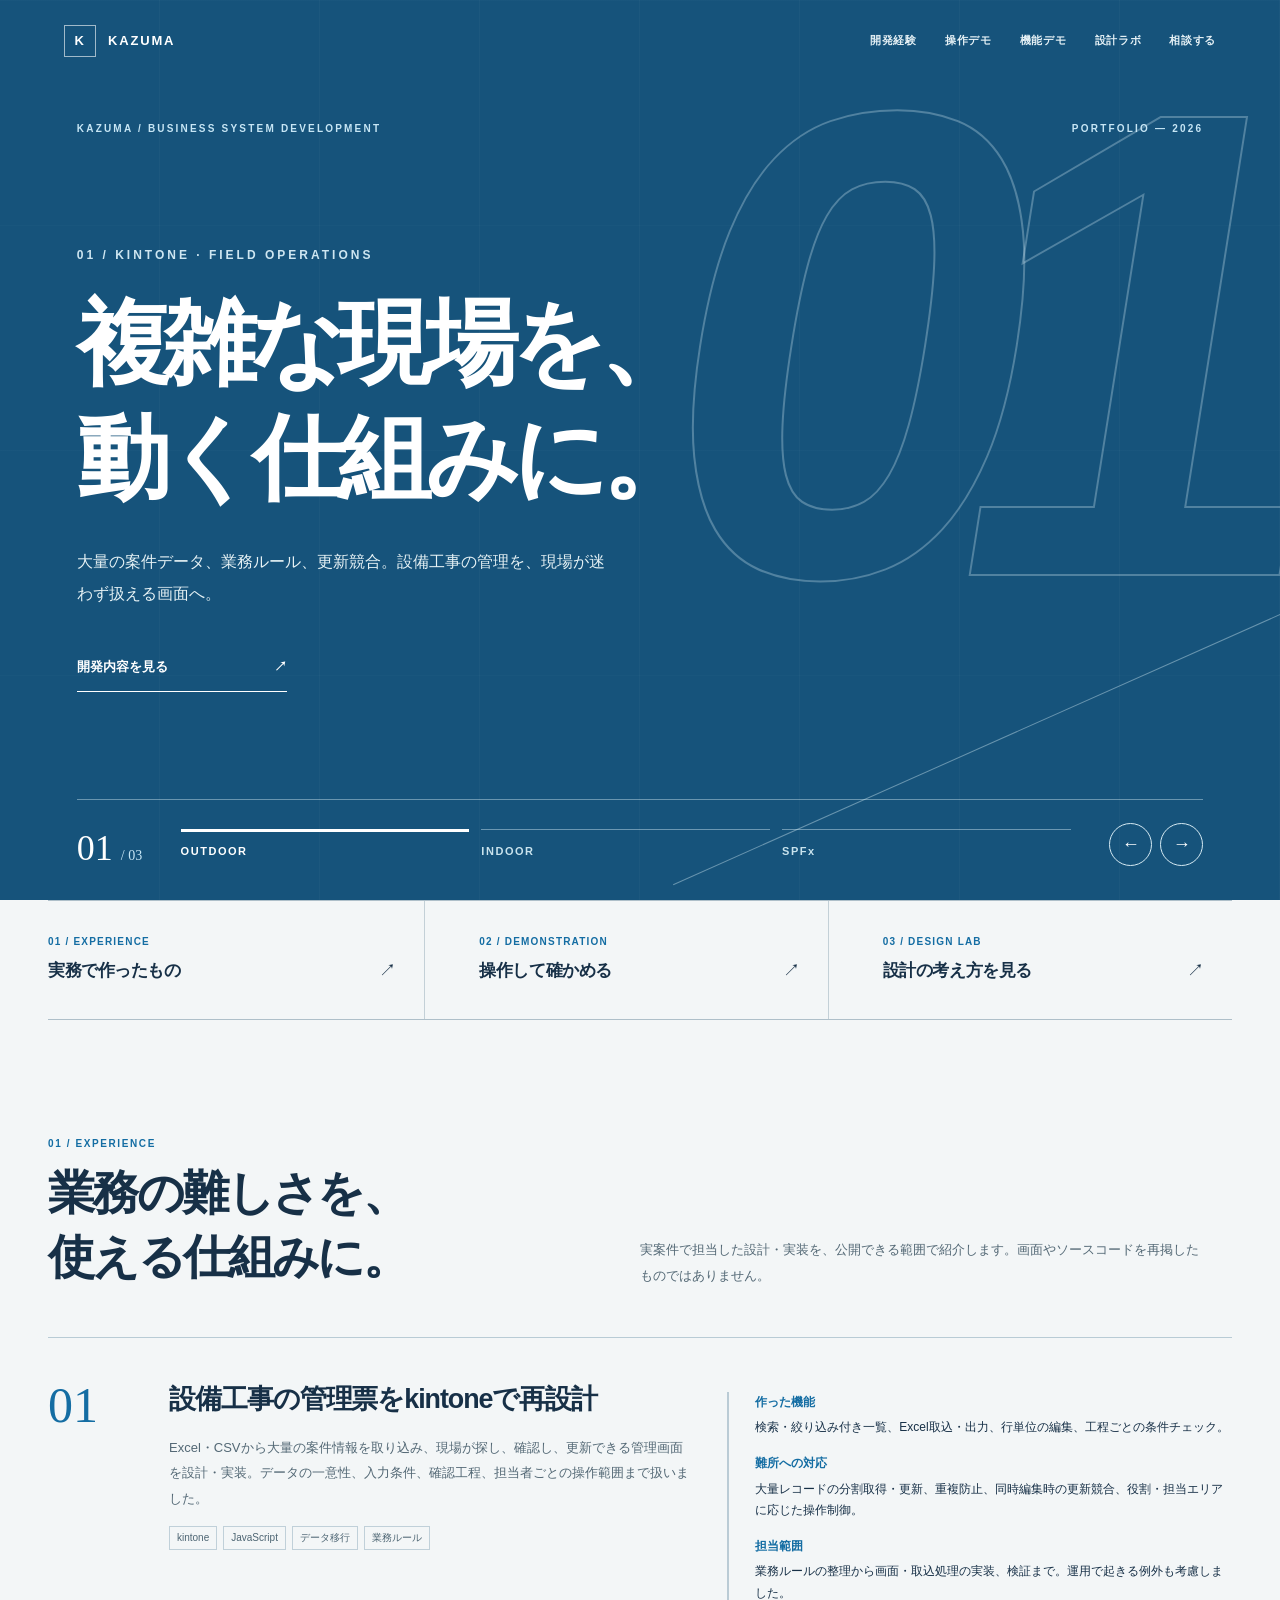
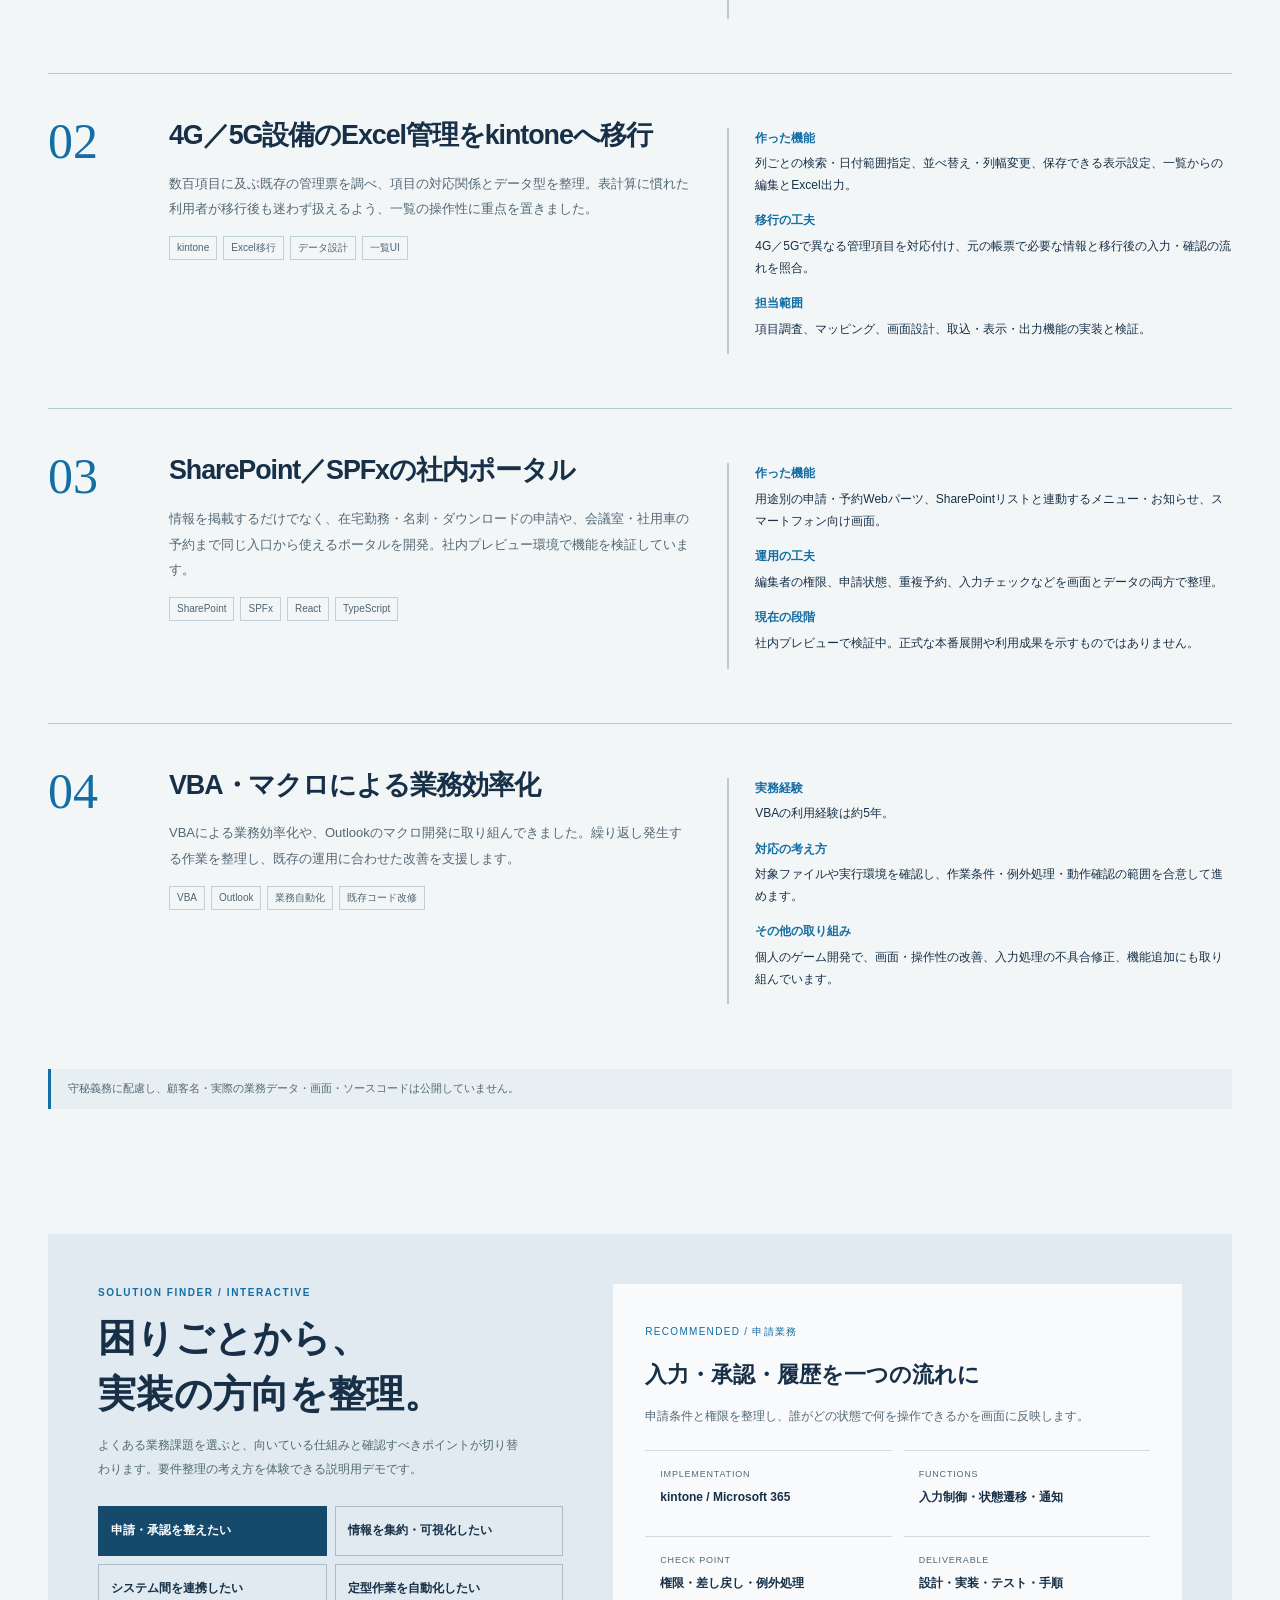
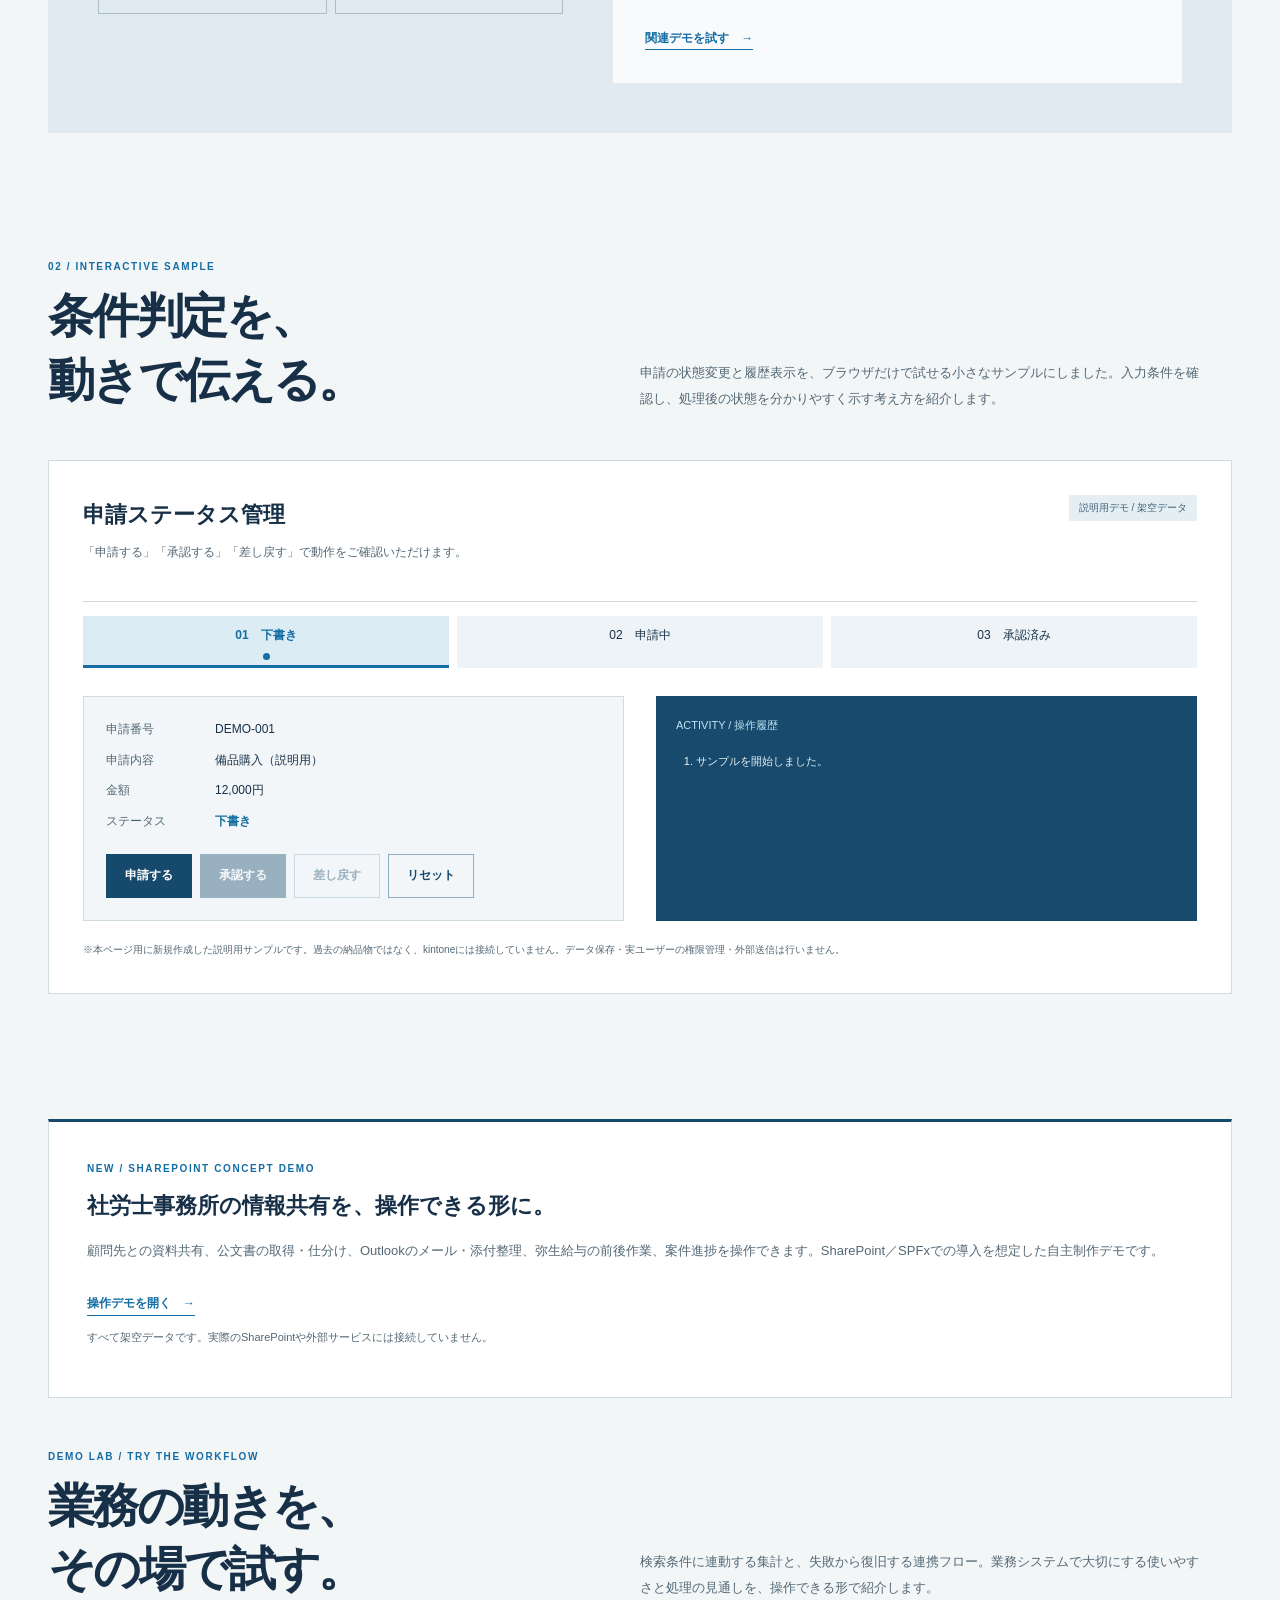
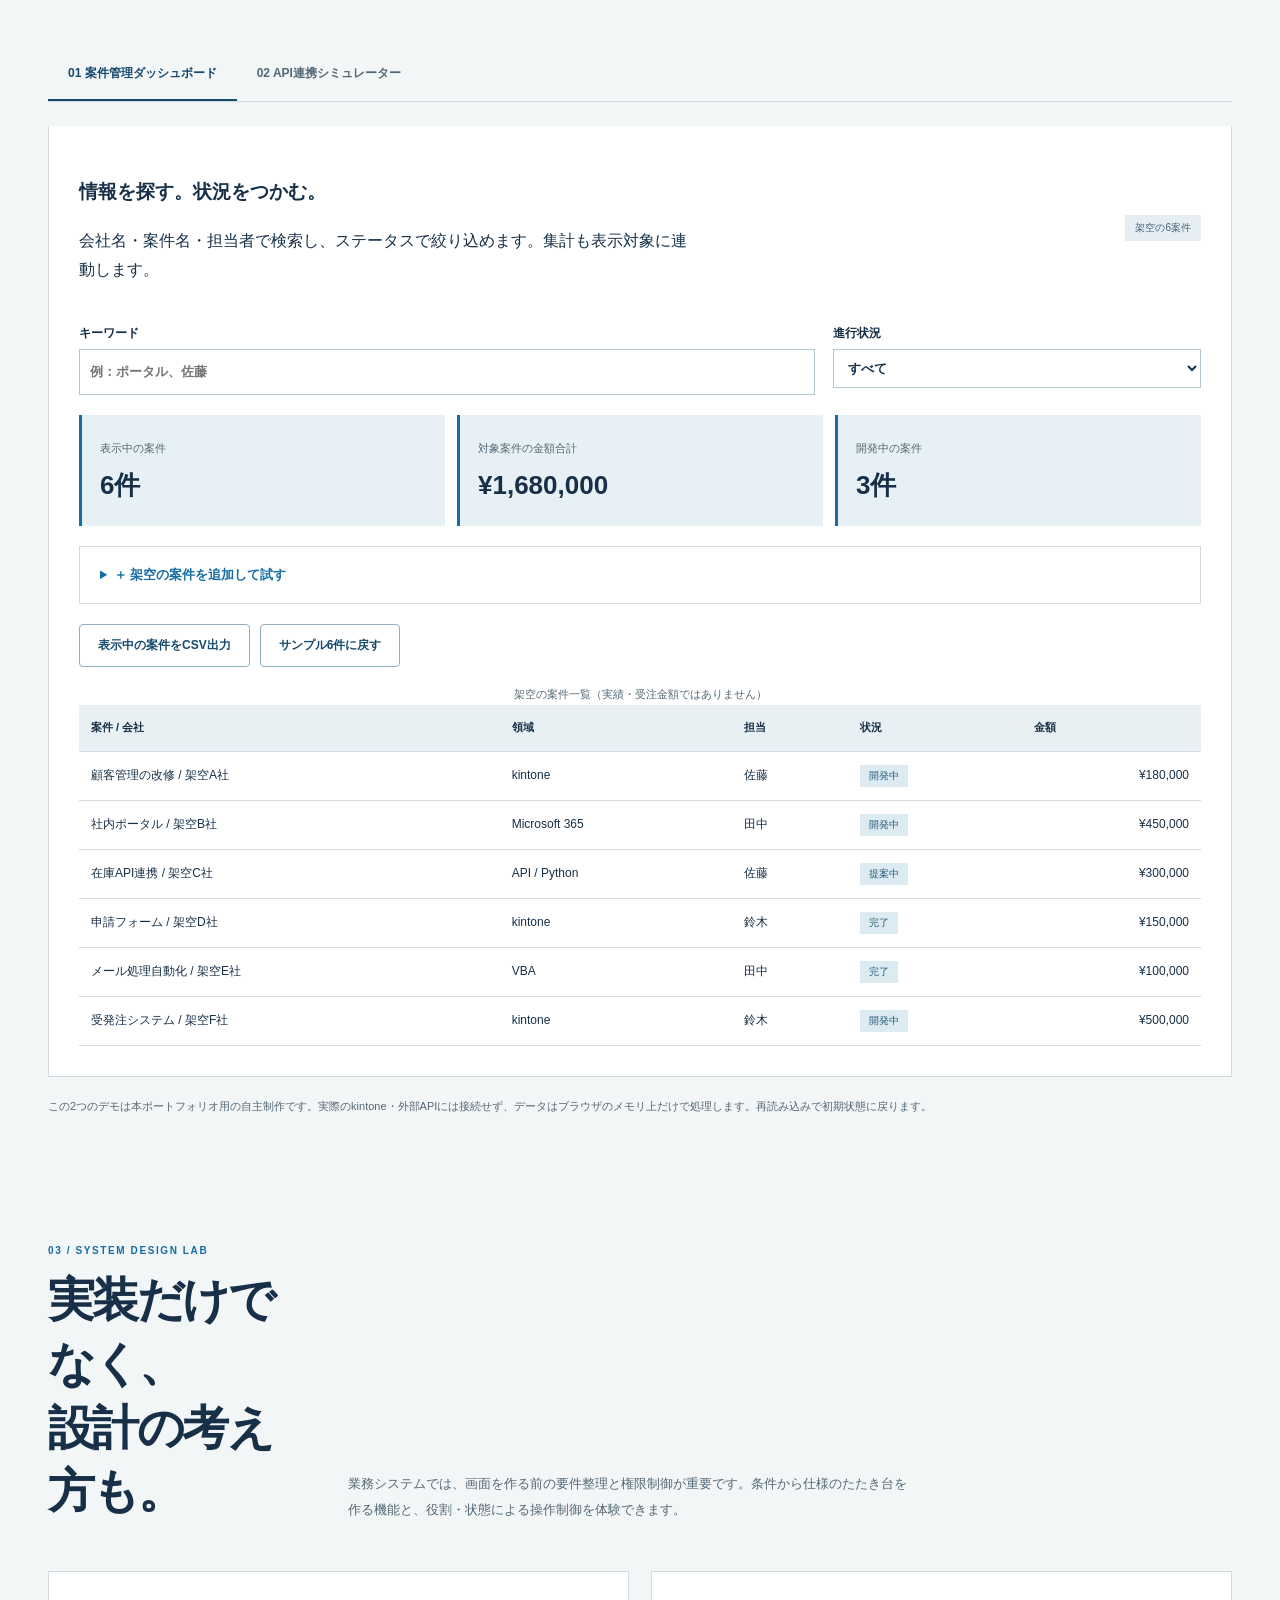
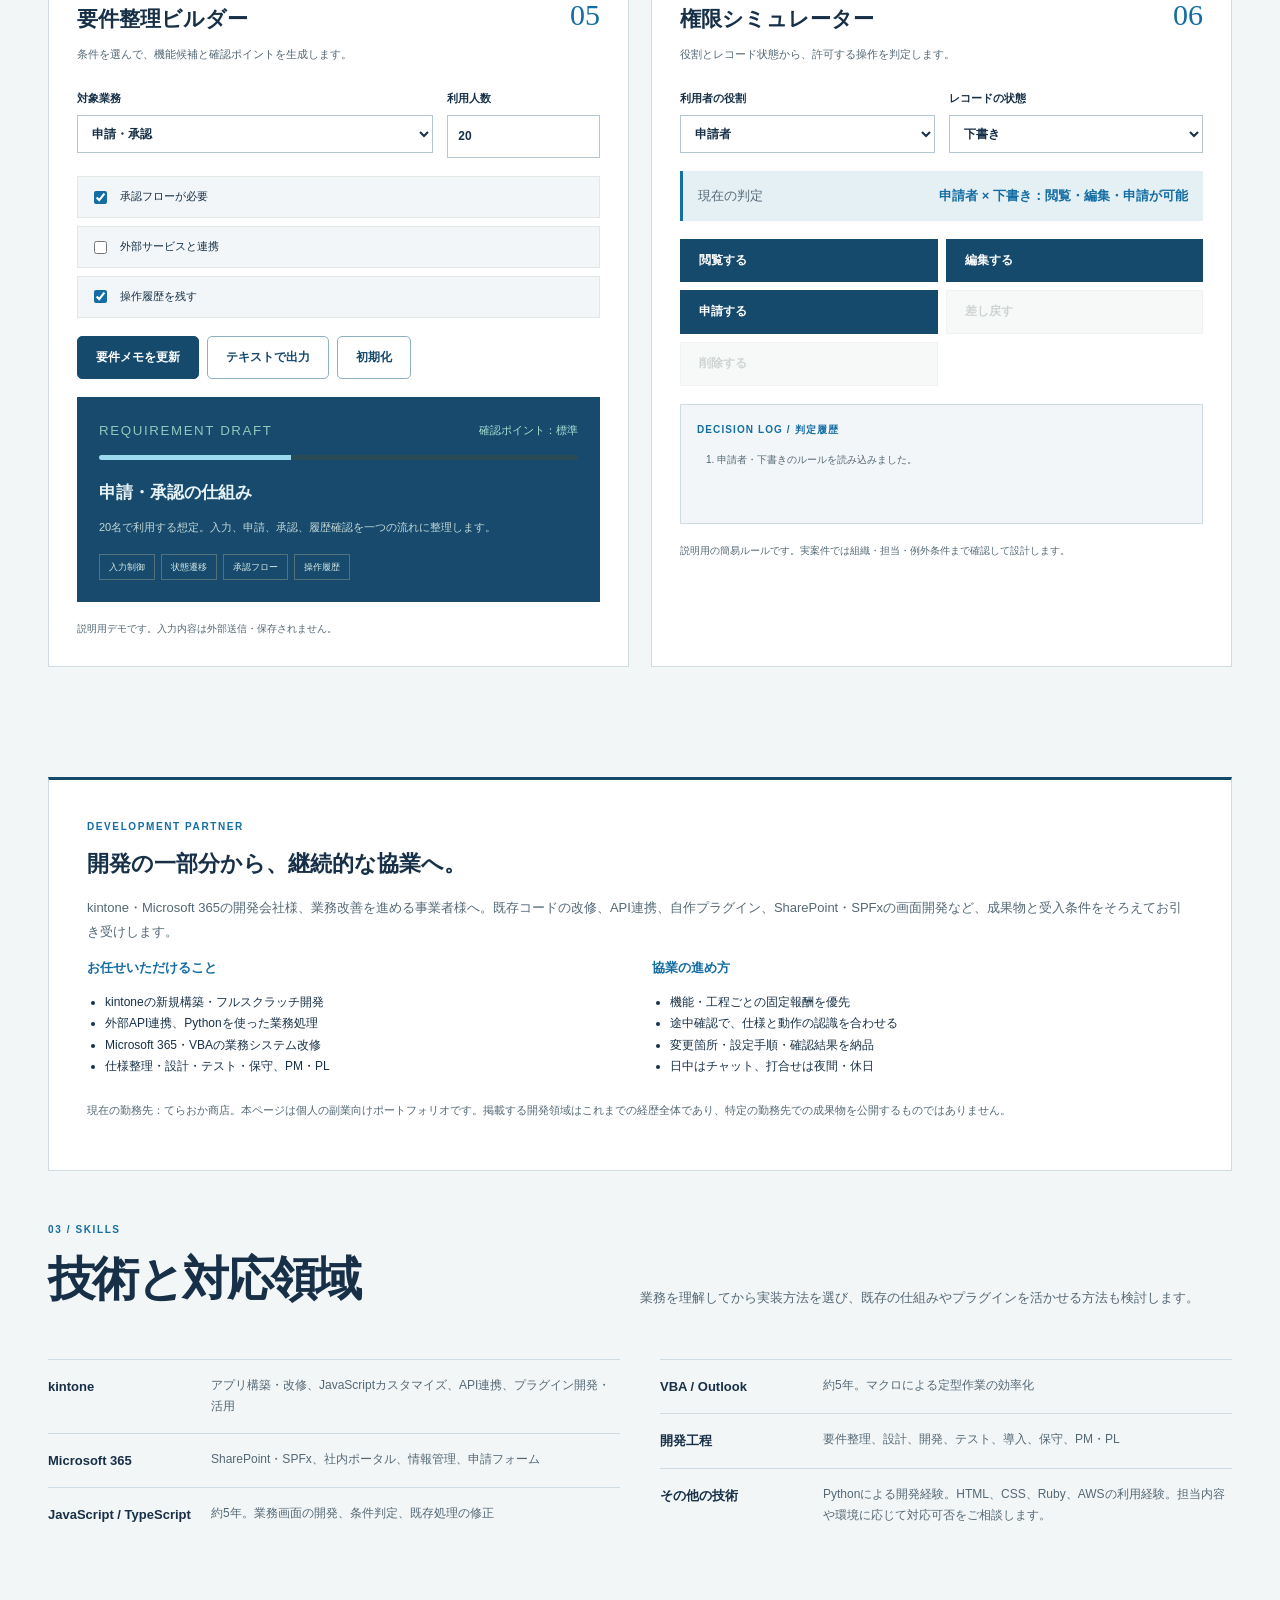
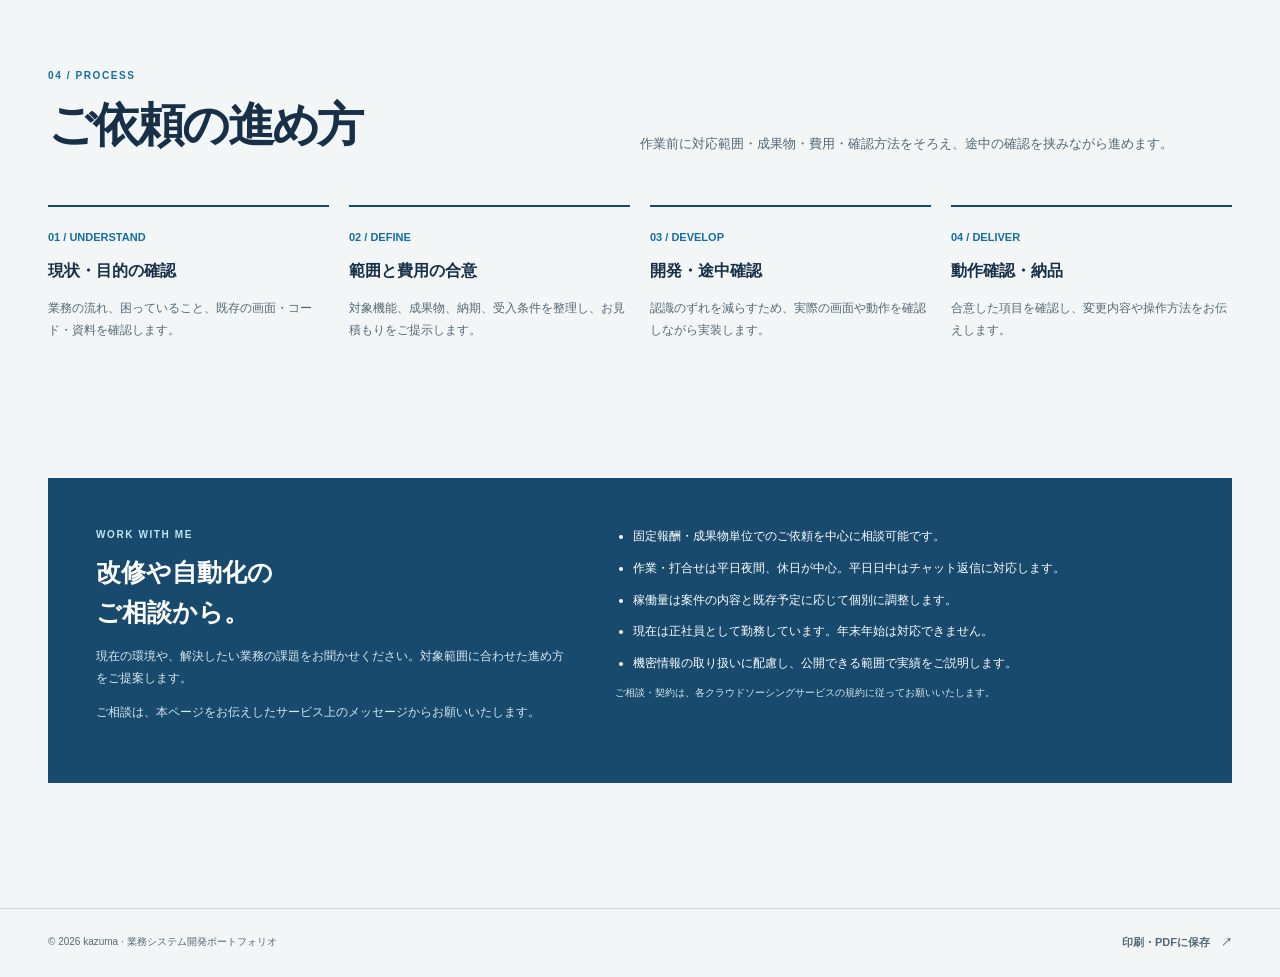
==== commit d9ec188a: "Refresh cinematic portfolio stylesheet" ====
--- a/index.html
+++ b/index.html
@@ -24,7 +24,7 @@
 @media(max-width:900px){.feature-ribbon{grid-template-columns:1fr 1fr}.lab-grid{grid-template-columns:1fr}}
 @media(max-width:600px){.system-lab .section-head{grid-template-columns:1fr}.lab-card{padding:20px}.lab-control-grid,.permission-controls{grid-template-columns:1fr}.permission-actions{grid-template-columns:1fr}.lab-card-head{gap:10px}.system-lab{margin-bottom:70px}}
 @media print{.lab-actions,.permission-actions{display:none}.lab-grid{grid-template-columns:1fr}.lab-card{break-inside:avoid;box-shadow:none}.spec-output{-webkit-print-color-adjust:exact;print-color-adjust:exact}}
-</style><link rel="stylesheet" href="./design.css"></head><body>
+</style><link rel="stylesheet" href="./design.css?v=20261111b"></head><body>
 <div class="scroll-track" aria-hidden="true"><div class="scroll-progress" id="scroll-progress"></div></div>
 <header><div class="wrap"><a class="brand" href="#top"><span class="monogram">K</span><span>KAZUMA</span></a><nav aria-label="メインナビゲーション"><a href="#experience">開発経験</a><a href="#demo">操作デモ</a><a href="#studio">機能デモ</a><a href="#lab">設計ラボ</a><a href="#work">相談する</a></nav></div></header>
 <main id="top">
--- a/design.css
+++ b/design.css
@@ -43,10 +43,10 @@
   border: 1px solid #fff9;
 }
 .brand .monogram:after { display: none; }
-nav { gap: clamp(14px, 2.2vw, 34px); font-size: 11px; font-weight: 700; letter-spacing: .06em; }
-nav a { color: #e4f0f5; }
-nav a:hover { color: #fff; }
-nav a:after { background: #fff; }
+header nav { gap: clamp(14px, 2.2vw, 34px); font-size: 11px; font-weight: 700; letter-spacing: .06em; }
+header nav a { color: #e4f0f5; }
+header nav a:hover { color: #fff; }
+header nav a:after { background: #fff; }
 .scroll-track { height: 2px; }
 .scroll-progress { background: #c9e8f5; box-shadow: none; }
 
@@ -188,7 +188,7 @@
   letter-spacing: .14em;
 }
 .hero-tabs button[aria-selected="true"] { border-top: 3px solid #fff; padding-top: 10px; color: #fff; }
-.hero-tabs button:hover { color: #fff; background: transparent; border-color: #fff; }
+.hero-tabs button:hover:not(:disabled) { color: #fff; background: transparent; border-color: #fff; }
 .hero-controls { display: flex; gap: 8px; }
 .hero-controls button {
   width: 43px;
@@ -383,9 +383,9 @@
 @media (max-width: 760px) {
   .wrap { padding-inline: 22px; }
   header .wrap { min-height: 68px; padding-inline: 22px; }
-  nav a { display: none; }
-  nav a[href="#experience"], nav a[href="#demo"], nav a[href="#work"] { display: block; }
-  nav { gap: 15px; font-size: 10px; }
+  header nav a { display: none; }
+  header nav a[href="#experience"], header nav a[href="#demo"], header nav a[href="#work"] { display: block; }
+  header nav { gap: 15px; font-size: 10px; }
   .hero.cinematic-hero { min-height: 730px; }
   .hero-inner { min-height: 730px; padding: 100px 24px 24px; }
   .hero-meta span:last-child { display: none; }
@@ -412,7 +412,7 @@
 }
 @media (max-width: 480px) {
   .brand { font-size: 11px; }
-  nav a[href="#demo"] { display: none; }
+  header nav a[href="#demo"] { display: none; }
   .hero.cinematic-hero { min-height: 700px; }
   .hero-inner { min-height: 700px; padding-inline: 20px; }
   .hero-meta { font-size: 9px; }
@@ -443,3 +443,4 @@
   .hero-art { display: none; }
 }
 .hero.cinematic-hero > .hero-art { position: absolute; inset: 0; z-index: 0; }
+.chapter-nav a { color: var(--ink); }
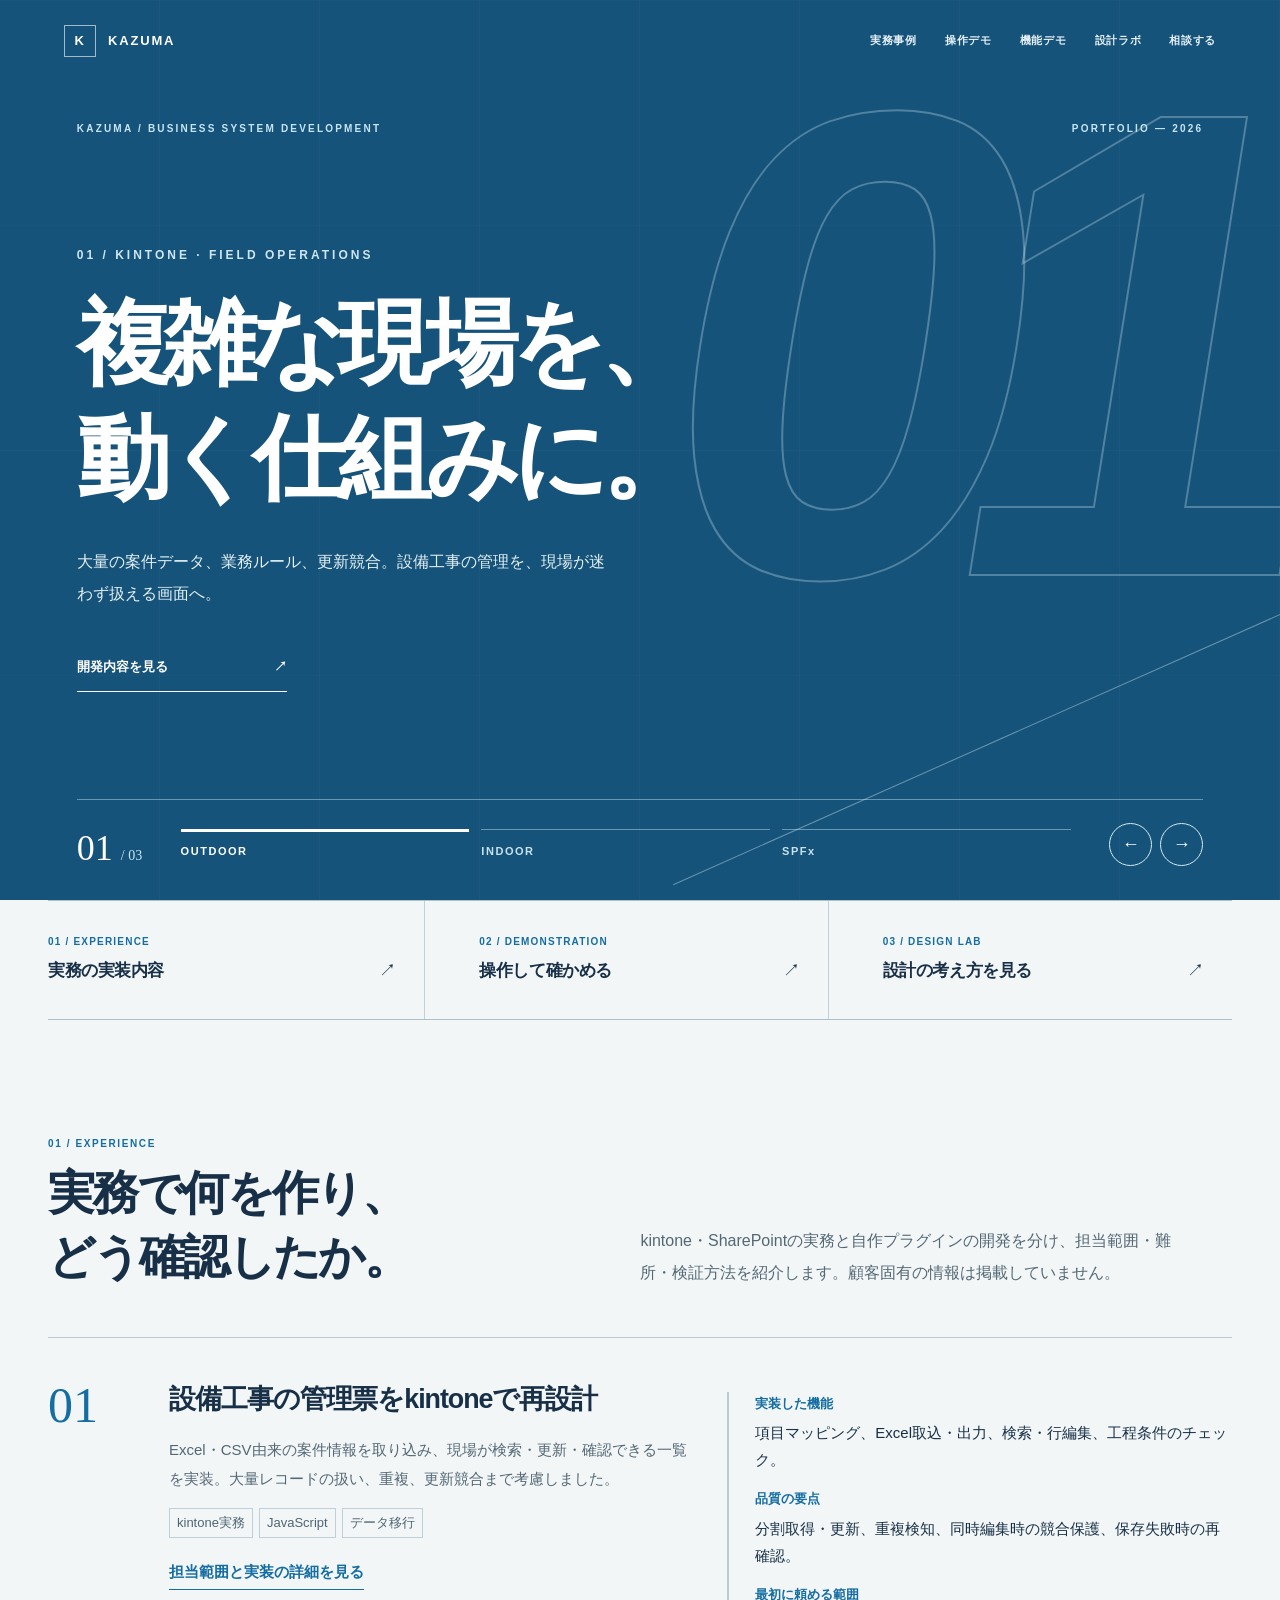
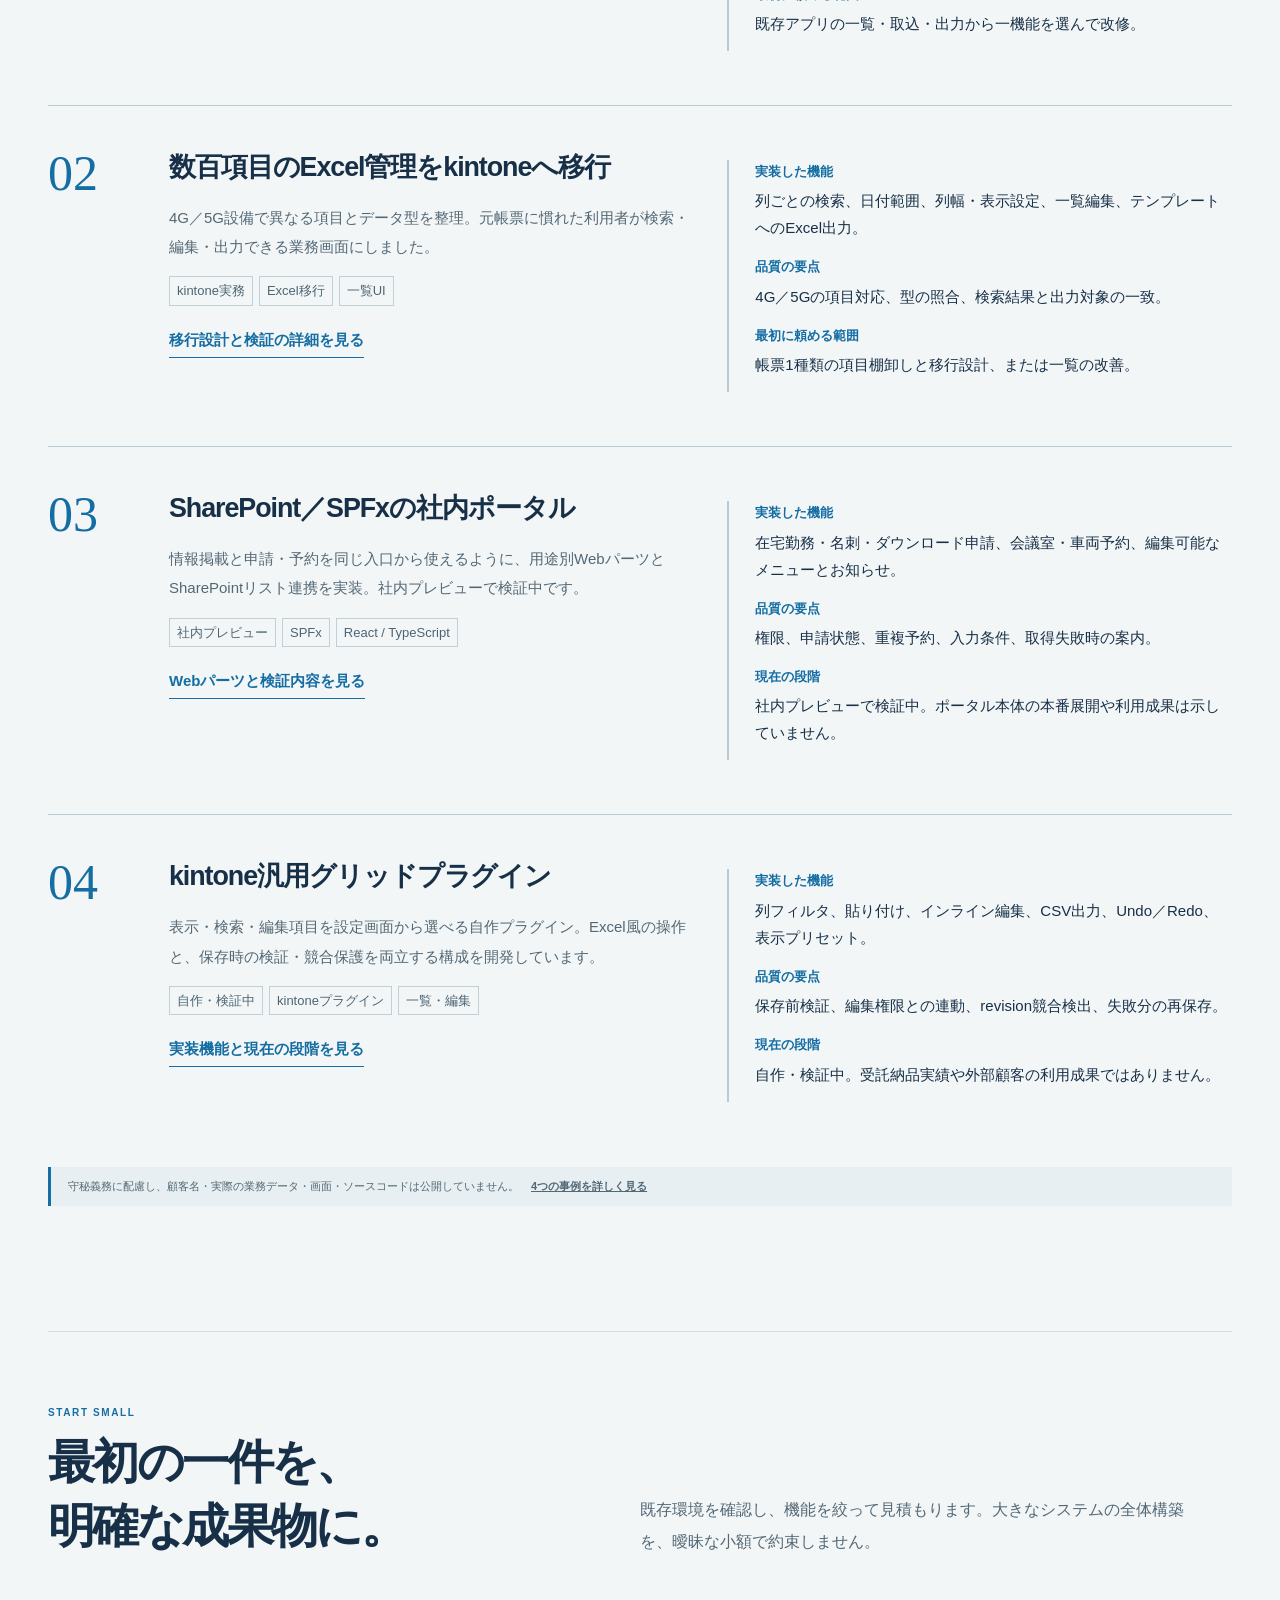
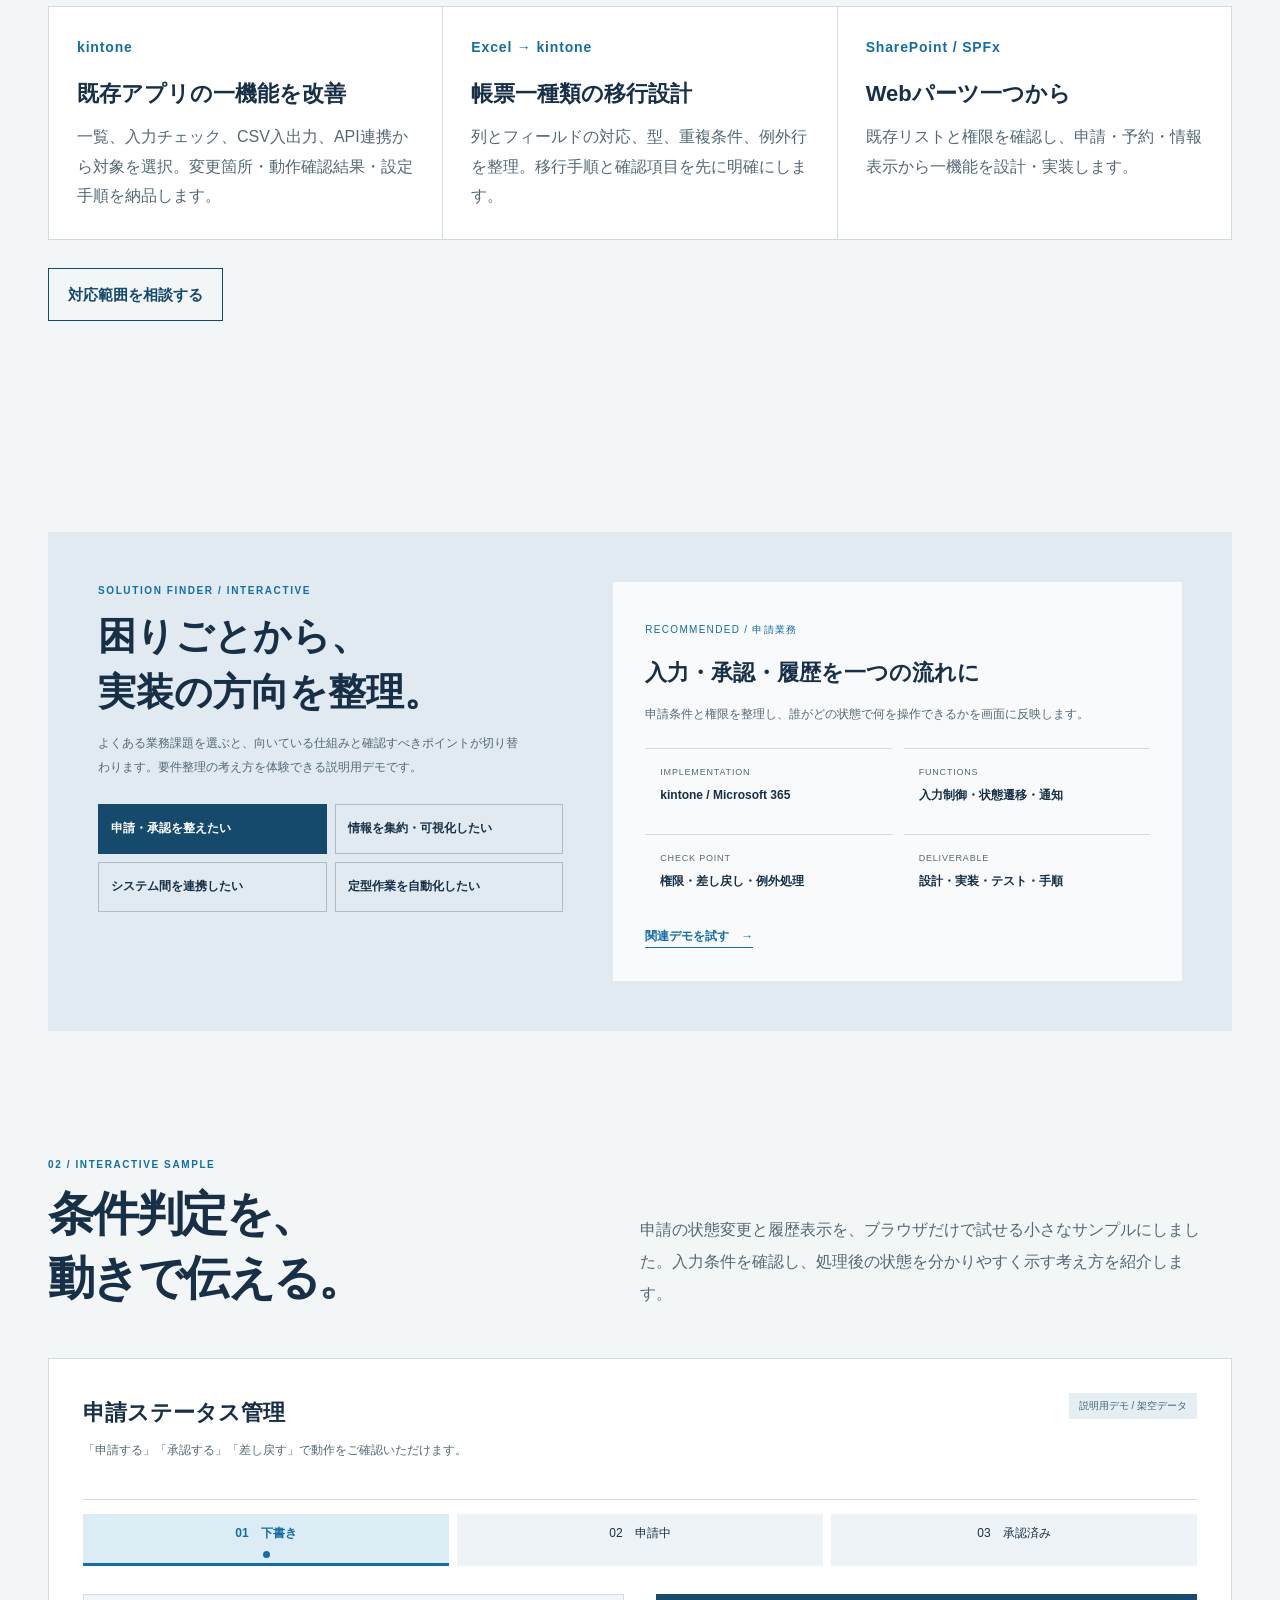
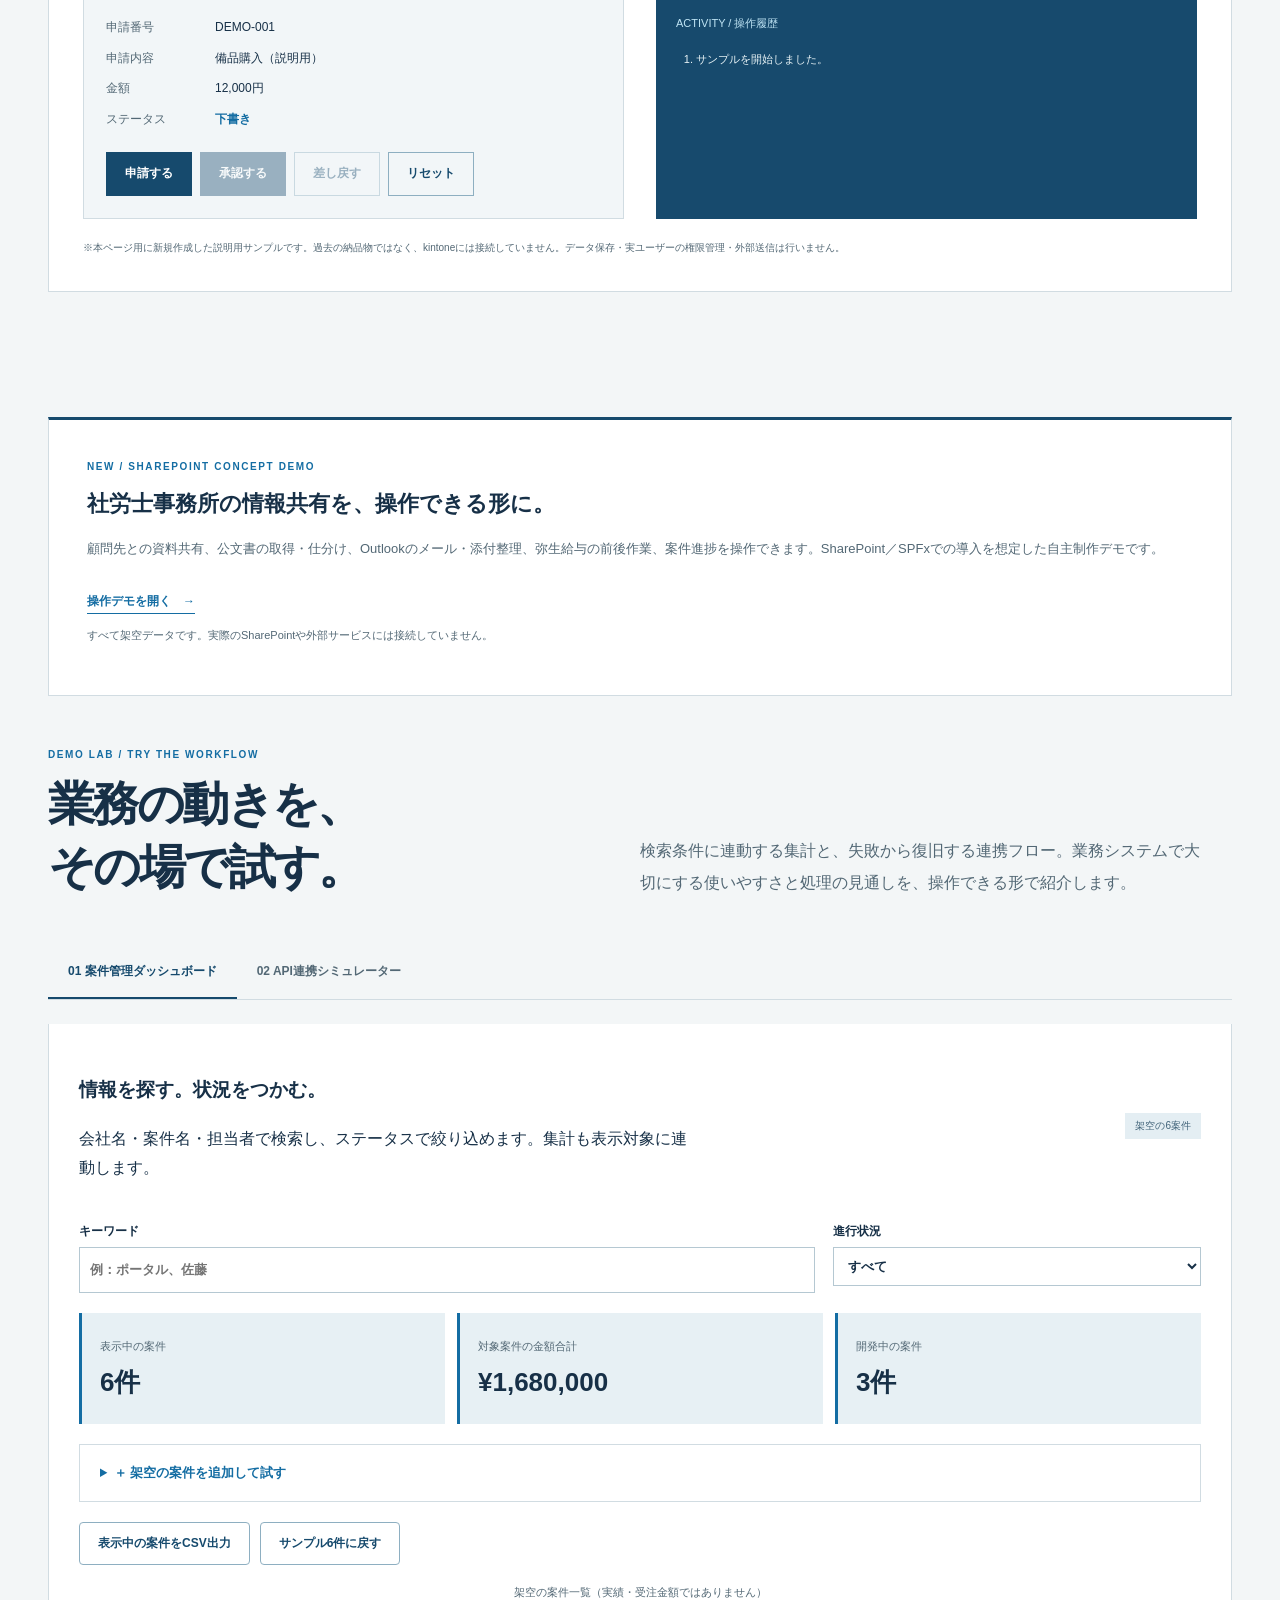
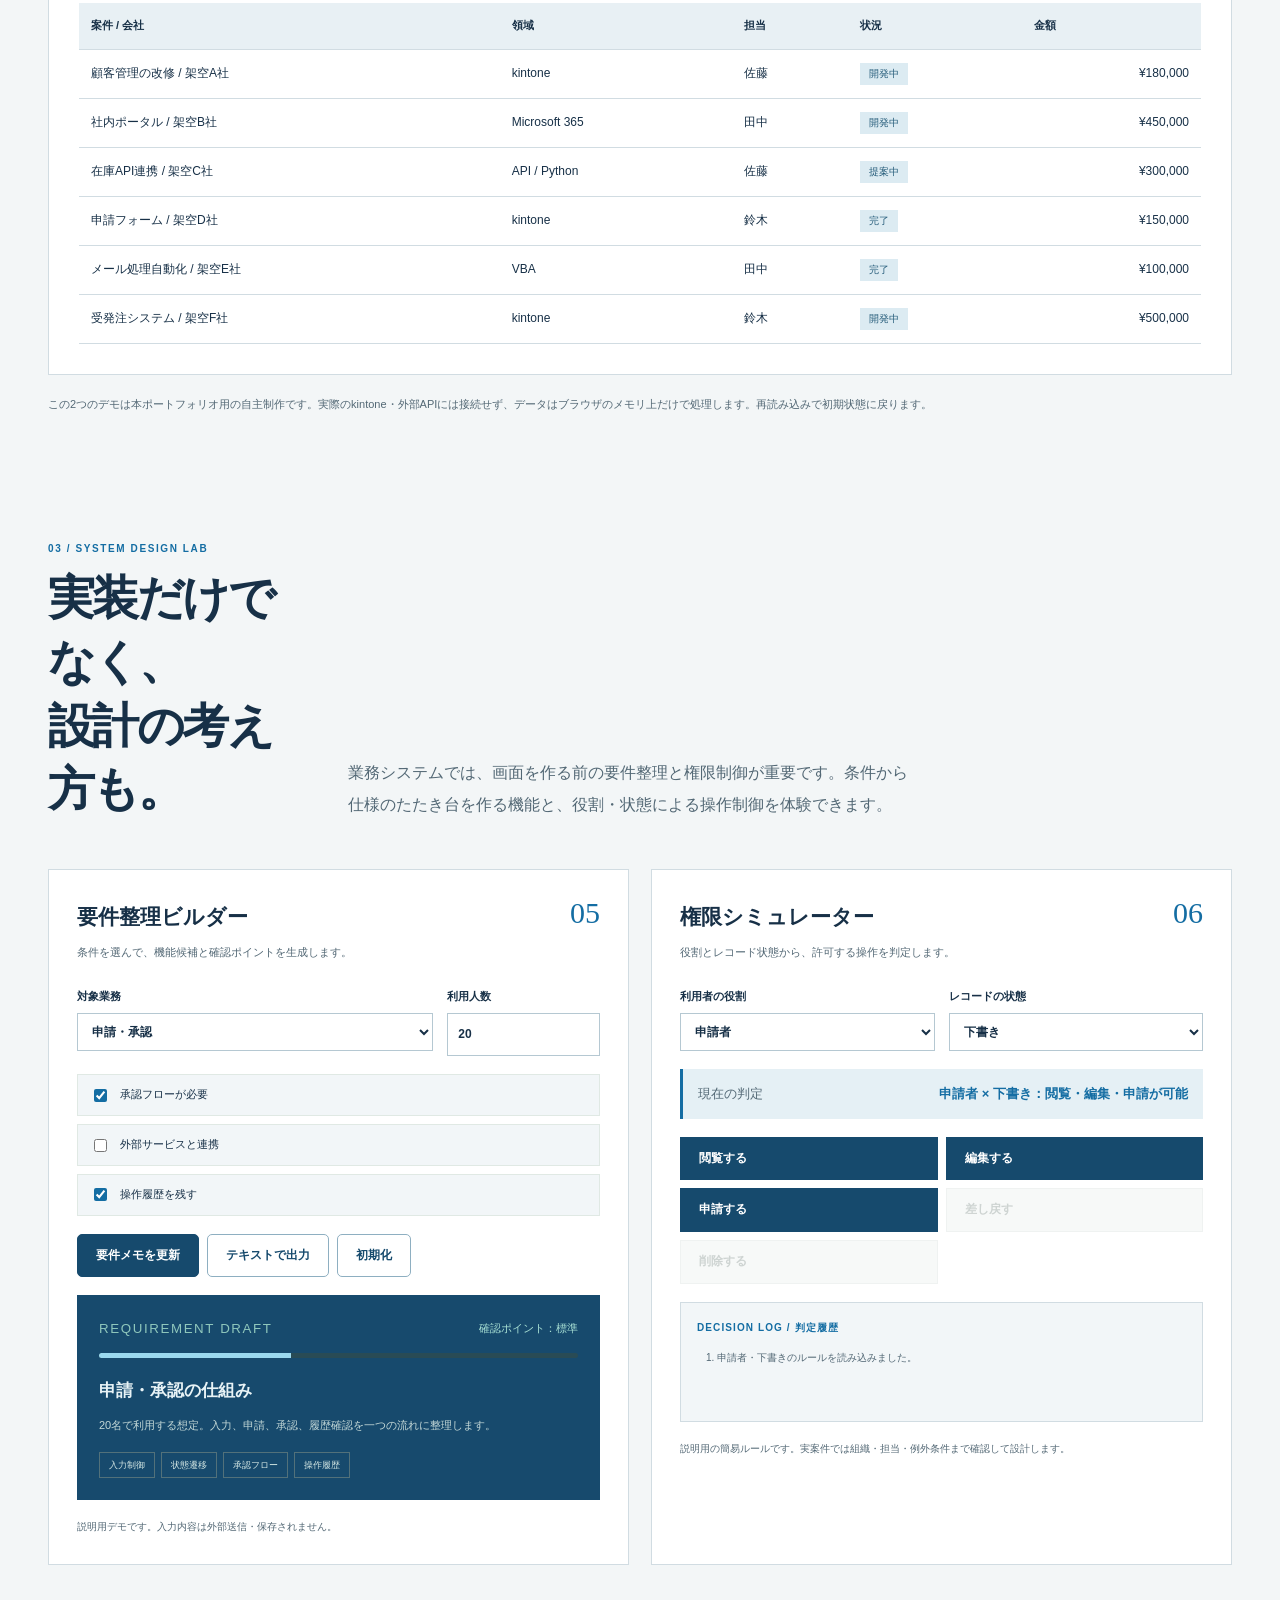
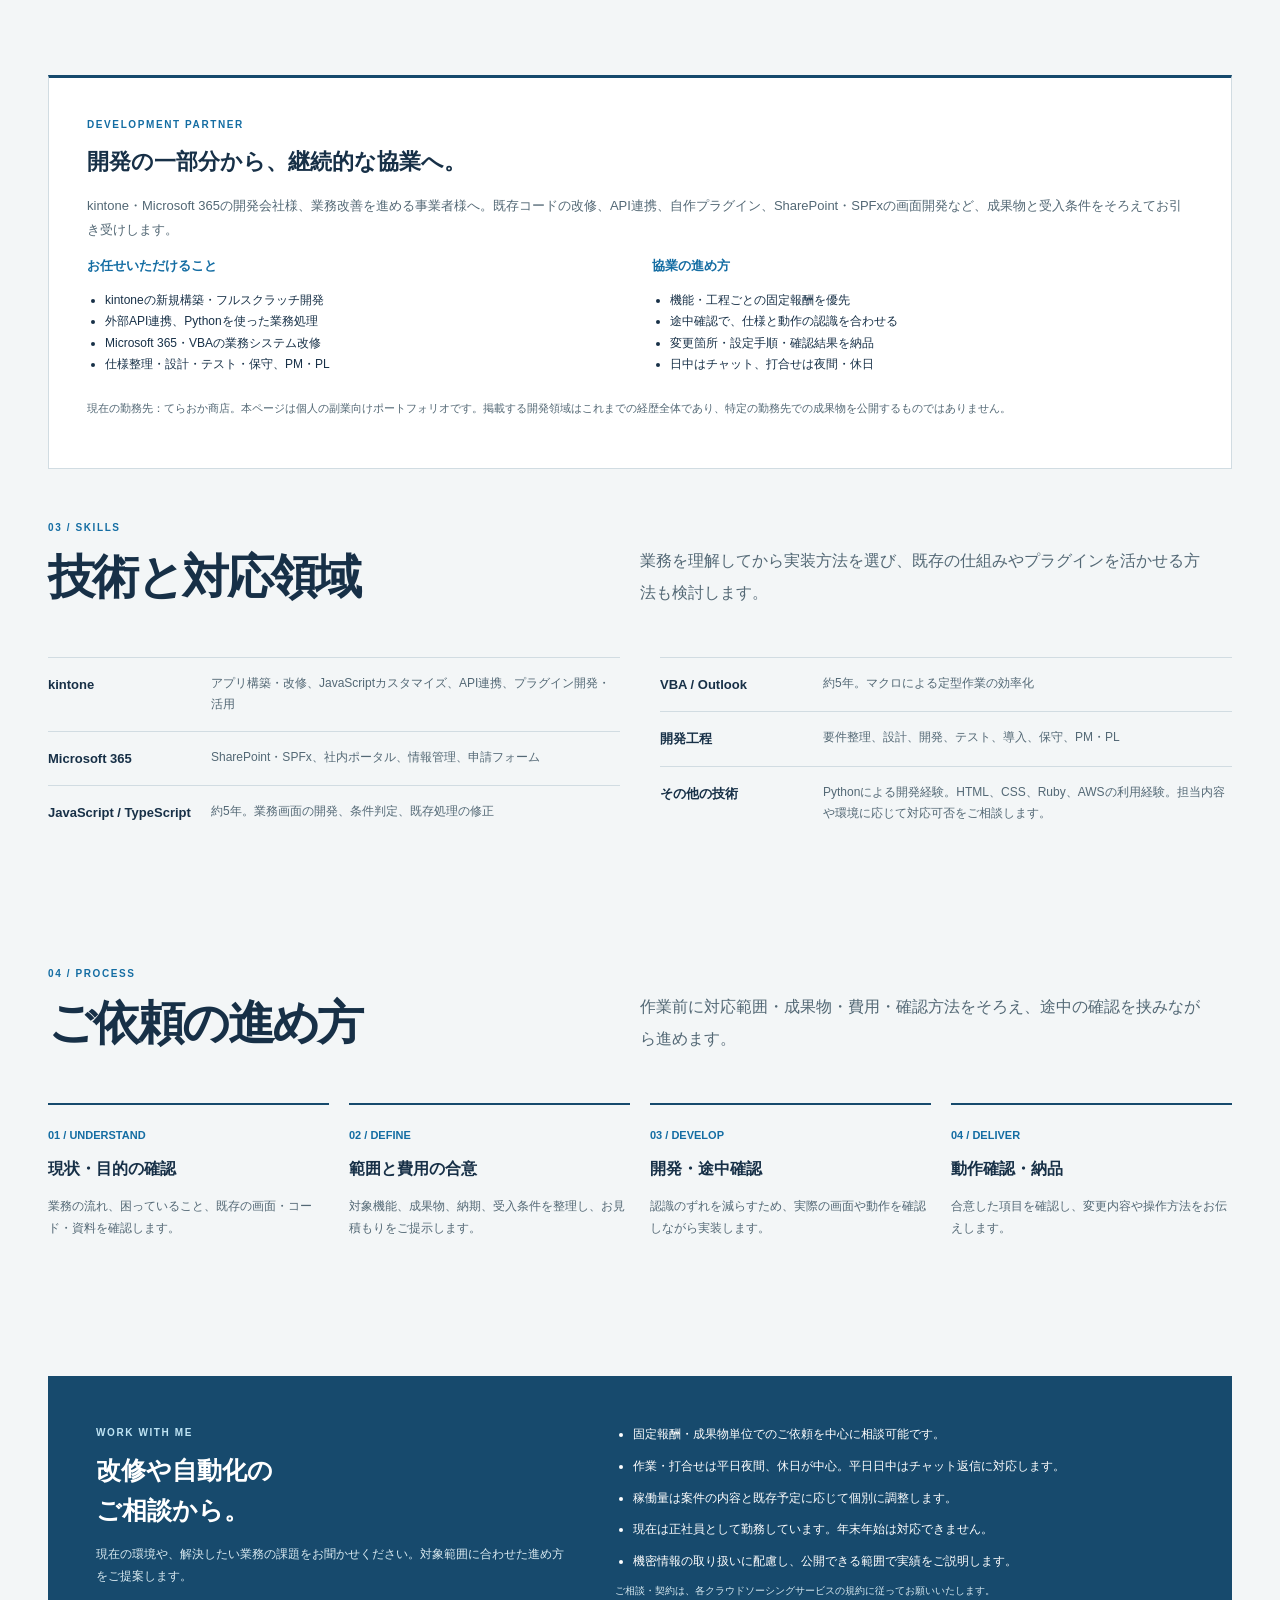
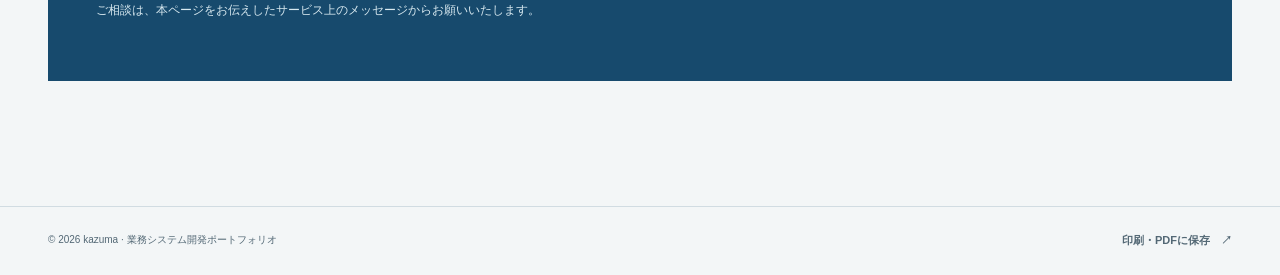
==== commit b34ab96c: "Show focused kintone and SPFx case studies" ====
--- a/index.html
+++ b/index.html
@@ -1,33 +1,33 @@
-<!doctype html>
-<html lang="ja"><head><meta charset="utf-8"><meta name="viewport" content="width=device-width,initial-scale=1"><title>kazuma | 業務システム開発ポートフォリオ</title><meta name="description" content="kintone・Microsoft 365・API連携を中心に、要件整理から開発、保守まで。kazumaの開発経験と対応領域をご紹介します。">
-<style>
-:root{--navy:#102c3a;--teal:#087d76;--ink:#203a46;--muted:#5a6c73;--line:#d9e2e2;--paper:#f6f8f5;--orange:#cc683d}*{box-sizing:border-box}html{scroll-behavior:smooth;scroll-padding-top:90px}body{margin:0;font-family:"Yu Gothic","Hiragino Kaku Gothic ProN",Meiryo,sans-serif;color:var(--ink);background:var(--paper);line-height:1.85}a{color:inherit}button,a{touch-action:manipulation}button:focus-visible,a:focus-visible{outline:3px solid var(--orange);outline-offset:5px}.wrap{max-width:1160px;margin:auto;padding:0 46px}header{position:sticky;top:0;background:rgba(246,248,245,.97);border-bottom:1px solid var(--line);z-index:5}header .wrap{display:flex;justify-content:space-between;align-items:center;min-height:76px}.brand{text-decoration:none;font-weight:bold;letter-spacing:.08em;display:flex;align-items:center;gap:13px}.monogram{display:inline-grid;place-items:center;background:var(--navy);color:white;width:36px;height:36px;font-size:13px}nav{display:flex;gap:26px;font-size:12px}nav a{text-decoration:none}nav a:hover{color:var(--teal)}.eyebrow{font-size:11px;letter-spacing:.18em;color:var(--teal);font-weight:bold;margin:0 0 20px}.hero{padding:88px 0 64px;display:grid;grid-template-columns:1.15fr 1fr;gap:70px;align-items:center}h1{font-size:clamp(32px,4.1vw,51px);line-height:1.55;letter-spacing:.035em;margin:0 0 24px}h1 span{color:var(--teal)}.intro{font-size:14px;color:var(--muted);max-width:520px}.name{margin-top:30px;font-size:20px;font-weight:bold}.name small{font-size:10px;color:var(--muted);font-weight:normal;letter-spacing:.12em;margin-left:14px}.hero-link{display:inline-block;margin-top:16px;text-decoration:none;font-size:13px;border-bottom:1px solid var(--teal);padding-bottom:5px;color:var(--teal)}.blueprint{background:var(--navy);padding:32px;color:#fff;position:relative}.bp-label{font-size:10px;letter-spacing:.14em;color:#b5d5d4;border-bottom:1px solid #43616b;padding-bottom:18px}.flow{display:grid;grid-template-columns:1fr 22px 1fr;align-items:center;gap:8px;margin:28px 0}.flow-box{border:1px solid #567781;padding:18px 10px;text-align:center;font-size:12px}.flow-box small{display:block;font-size:10px;color:#b5d5d4}.arrow{text-align:center;color:#6ec5ba}.central{border:1px solid #74bfb1;background:#20464e;text-align:center;padding:22px}.central b{font-size:19px;font-weight:normal}.central p{font-size:11px;margin:5px 0 0;color:#c3d9d8}.bp-note{font-size:10px;color:#b5d5d4;margin:23px 0 0}.facts{display:grid;grid-template-columns:repeat(3,1fr);border-top:1px solid var(--line);border-bottom:1px solid var(--line);margin-bottom:100px}.fact{padding:22px 25px;border-right:1px solid var(--line)}.fact:first-child{padding-left:0}.fact:last-child{border:0}.fact b{display:block;font-size:24px;color:var(--navy)}.fact span{font-size:11px;color:var(--muted)}section{margin-bottom:100px}.section-head{display:grid;grid-template-columns:180px 1fr;gap:30px;margin-bottom:36px}.section-head h2{font-size:26px;line-height:1.5;margin:0}.section-head p{margin:0;font-size:13px;color:var(--muted);max-width:620px}.label{font-size:10px;letter-spacing:.12em;color:var(--teal);margin-bottom:8px}.case{display:grid;grid-template-columns:70px 1fr 1fr;gap:28px;padding:35px 0;border-top:1px solid var(--line)}.case-no{font-family:Georgia,serif;font-size:42px;color:#9bafaf;line-height:1.2}.case h3{font-size:22px;margin:0 0 13px}.case p{font-size:13px;margin:0 0 15px;color:var(--muted)}.tags{display:flex;gap:6px;flex-wrap:wrap}.tags span{font-size:10px;padding:2px 8px;background:#e8eeeb;color:#3f5e61}.case-detail{border-left:2px solid #a8c8c1;padding-left:24px;font-size:12px}.case-detail dt{font-weight:bold;color:var(--teal);margin-bottom:4px}.case-detail dd{margin:0 0 14px}.notice{font-size:11px;color:var(--muted);border-left:3px solid var(--orange);padding:10px 17px;background:#f0ede5}.demo{background:white;border:1px solid var(--line);padding:32px}.demo-head{display:flex;justify-content:space-between;gap:20px;align-items:flex-start}.demo h3{margin:0;font-size:19px}.demo p{font-size:12px;color:var(--muted);margin:7px 0 20px}.demo-badge{font-size:10px;background:#e5eeea;padding:4px 10px;white-space:nowrap}.steps{display:flex;gap:8px;margin:14px 0 28px}.step{flex:1;padding:9px;font-size:12px;text-align:center;background:#eef2ef;border-bottom:3px solid transparent}.step.active{border-color:var(--teal);color:var(--teal);font-weight:bold}.demo-grid{display:grid;grid-template-columns:1fr 1fr;gap:32px}.ticket{background:#f7f9f6;border:1px solid var(--line);padding:22px}.ticket dl{margin:0;display:grid;grid-template-columns:100px 1fr;gap:9px;font-size:12px}.ticket dt{color:var(--muted)}.ticket dd{margin:0}.status{font-weight:bold;color:var(--teal)}.actions{display:flex;gap:8px;margin-top:22px;flex-wrap:wrap}button{font:inherit;font-size:12px;cursor:pointer;padding:10px 18px;border:1px solid var(--teal);background:var(--teal);color:white}button.secondary{color:var(--teal);background:white}button:disabled{opacity:.35;cursor:default}.log{background:var(--navy);color:#cce1de;padding:20px;font-size:11px;min-height:180px}.log h4{margin:0 0 12px;font-size:11px;font-weight:normal;color:#87bdb2}.log ol{margin:0;padding-left:20px}.log li{padding:4px 0}.skills{display:grid;grid-template-columns:1fr 1fr;gap:40px}.skill-row{padding:15px 0;border-top:1px solid var(--line);display:grid;grid-template-columns:145px 1fr;gap:18px;font-size:12px}.skill-row strong{font-size:13px}.skill-row p{margin:0;color:var(--muted)}.process{display:grid;grid-template-columns:repeat(4,1fr);gap:20px}.process article{border-top:2px solid var(--teal);padding-top:15px}.process b{color:var(--teal);font-size:11px}.process h3{font-size:16px;margin:7px 0}.process p{font-size:12px;color:var(--muted)}.contact{background:var(--navy);color:white;padding:45px;display:grid;grid-template-columns:1fr 1.2fr;gap:45px}.contact h2{font-size:25px;line-height:1.6;margin:0 0 14px}.contact p{font-size:12px;color:#c5d6d7}.contact ul{padding-left:18px;font-size:12px;margin:0}.contact li{margin-bottom:10px}.contact a{display:inline-block;font-size:12px;margin-top:15px;color:#a5e1d4}.contact .note{font-size:10px;color:#b4cdcd}footer{border-top:1px solid var(--line);padding:24px 0;font-size:10px;color:var(--muted)}footer .wrap{display:flex;justify-content:space-between}.print-button{background:none;border:0;color:var(--muted);padding:0;font-size:11px}
-@media(max-width:760px){.wrap{padding:0 22px}header .wrap{min-height:64px}nav{gap:15px;font-size:11px}nav a:last-child{display:none}.hero{grid-template-columns:1fr;gap:35px;padding:45px 0}.blueprint{padding:24px}.facts{margin-bottom:60px}.fact{padding:15px 10px}.fact b{font-size:18px}.fact span{font-size:10px}.section-head{grid-template-columns:1fr;gap:12px}.section-head h2{font-size:24px}.case{grid-template-columns:38px 1fr;gap:18px}.case-no{font-size:30px}.case-detail{grid-column:2}.case h3{font-size:19px}.skills,.demo-grid,.contact{grid-template-columns:1fr;gap:25px}.process{grid-template-columns:1fr 1fr}.demo{padding:20px}.demo-head{display:block}.demo-badge{display:inline-block;margin-top:12px}.step{font-size:10px;padding:8px 2px}.contact{padding:25px}section{margin-bottom:65px}.skill-row{grid-template-columns:125px 1fr}footer .wrap{display:block}}
-@media print{html{scroll-padding-top:0}body{background:white;color:#182f3b;font-size:10pt}header{position:static}nav,.hero-link,.actions,.print-button{display:none}.wrap{padding:0 15px}.hero{padding:30px 0;gap:30px}h1{font-size:29px}.facts{margin-bottom:35px}.fact{padding:10px}.fact b{font-size:19px}section{margin-bottom:35px}.section-head{margin-bottom:18px}.section-head h2{font-size:21px}.case{padding:22px 0;break-inside:avoid}.case h3{font-size:18px}.case p,.case-detail{font-size:10px}.demo{break-inside:avoid;padding:20px}.process,.contact{break-inside:avoid}.blueprint,.log,.contact{-webkit-print-color-adjust:exact;print-color-adjust:exact}footer{margin-top:20px}@page{size:A4;margin:14mm}}
-
-/* Portfolio studio: restrained teal / navy, functional product demonstrations. */
-.hero{position:relative}.hero:before{content:"";position:absolute;top:28px;left:46%;width:170px;height:170px;border:1px solid #cfddd7;border-radius:50%;z-index:-1}.blueprint{box-shadow:14px 14px 0 #e0e9e4}.hero-link{font-weight:bold}.demo{border-radius:8px;box-shadow:0 10px 35px #132f3c08}.case-no{color:#398479}.studio-head{display:flex;justify-content:space-between;gap:20px;align-items:center;margin-bottom:22px}.studio-head p{max-width:610px}.demo-tabs{display:flex;flex-wrap:wrap;gap:8px;margin-bottom:24px}.demo-tabs button{background:transparent;color:var(--teal);border-color:#c6d6cf;border-radius:5px}.demo-tabs button[aria-selected="true"]{background:var(--navy);border-color:var(--navy);color:white}.demo-panel[hidden]{display:none}.demo-panel{background:white;border:1px solid var(--line);border-radius:8px;padding:28px}.demo-panel label{font-size:12px;font-weight:bold;display:block}.demo-panel input,.demo-panel select{font:inherit;font-size:13px;border:1px solid #b5c9c0;border-radius:4px;background:white;color:var(--ink);padding:10px;width:100%;margin-top:5px}.filters{display:grid;grid-template-columns:2fr 1fr;gap:18px;margin:20px 0}.kpis{display:grid;grid-template-columns:repeat(3,1fr);gap:12px;margin:20px 0}.kpis div{background:#f0f5f1;padding:18px;border-left:3px solid var(--teal)}.kpis b{display:block;font-size:26px;font-variant-numeric:tabular-nums}.kpis span{font-size:11px;color:var(--muted)}.table-scroll{overflow-x:auto}table{border-collapse:collapse;width:100%;font-size:12px}th,td{text-align:left;padding:13px 12px;border-bottom:1px solid var(--line);white-space:nowrap}th{background:#edf3ef;font-size:11px}td:last-child{text-align:right}.pill{display:inline-block;padding:2px 9px;border-radius:20px;background:#e3eee9;color:#146454;font-size:10px}.sample-note{font-size:11px;color:var(--muted);margin-top:20px}.sync-flow{display:grid;grid-template-columns:1fr 35px 1fr 35px 1fr;align-items:center;margin:28px 0}.sync-node{border:1px solid #b4c9c0;padding:18px 10px;text-align:center;font-size:13px;background:#f5f8f5}.sync-node small{display:block;color:var(--muted);font-size:10px}.sync-console{background:var(--navy);color:#c8e8db;border-radius:5px;padding:20px;min-height:130px;font:12px/1.9 Consolas,monospace;white-space:pre-wrap;overflow-wrap:anywhere}.sync-controls{display:flex;gap:10px;flex-wrap:wrap;align-items:end}.sync-controls label{flex:1;min-width:180px}.sync-controls button{border-radius:4px}.sync-status{font-size:13px;font-weight:bold;color:var(--teal)}.engagement{padding:28px;border:1px solid var(--line);border-top:3px solid var(--teal);background:#fff;margin:0 0 50px}.engagement h3{margin:0 0 12px;font-size:20px}.engagement p{font-size:13px;color:var(--muted)}.engagement-grid{display:grid;grid-template-columns:1fr 1fr;gap:24px}.engagement strong{display:block;font-size:13px;color:var(--teal)}.engagement ul{font-size:12px;padding-left:18px}.subtle{font-size:11px!important;color:var(--muted)}
-@media(max-width:760px){.hero:before{display:none}.demo-panel{padding:18px}.filters,.engagement-grid{grid-template-columns:1fr}.kpis{gap:6px}.kpis div{padding:12px 8px}.kpis b{font-size:20px}.sync-flow{grid-template-columns:1fr;gap:8px}.sync-flow .arrow{transform:rotate(90deg)}.engagement{padding:20px}.studio-head{display:block}}
-@media print{.demo-tabs,.filters,.sync-controls{display:none}.demo-panel[hidden]{display:block}.demo-panel{margin:15px 0;break-inside:avoid}.engagement{break-inside:avoid}}
-.project-editor{margin:20px 0;border:1px solid var(--line);border-radius:5px;padding:16px 20px}.project-editor summary{cursor:pointer;color:var(--teal);font-size:13px;font-weight:bold}.editor-grid{display:grid;grid-template-columns:repeat(2,1fr);gap:16px}.data-actions{display:flex;gap:10px;align-items:center;flex-wrap:wrap;margin:18px 0}.data-actions button{border-radius:4px}.form-error{color:#a33624;font-size:12px}.form-success{color:#146454;font-size:12px}[aria-invalid="true"]{border-color:#b33e2a!important;background:#fff8f6!important}input:focus-visible,select:focus-visible,summary:focus-visible{outline:3px solid #c88048;outline-offset:3px}@media(max-width:600px){.editor-grid{grid-template-columns:1fr}.project-editor{padding:14px}}@media print{.project-editor,.data-actions{display:none}}
-</style>
-<style>
-/* 2026 portfolio refresh: motion with purpose, clearer feature discovery. */
-body{background:linear-gradient(180deg,#f7faf7 0,#f4f7f4 48%,#eef4f1 100%);overflow-x:hidden}.scroll-track{position:fixed;inset:0 0 auto;height:3px;background:transparent;z-index:20}.scroll-progress{height:100%;width:0;background:linear-gradient(90deg,var(--teal),#57d4bc,var(--orange));box-shadow:0 0 16px #57d4bc80;transition:width .08s linear}header{backdrop-filter:blur(16px);background:rgba(247,250,247,.84)}.brand .monogram{position:relative;overflow:hidden}.brand .monogram:after{content:"";position:absolute;inset:-30%;background:linear-gradient(115deg,transparent 32%,#ffffffaa 48%,transparent 64%);transform:translateX(-130%);animation:brandSweep 6s ease-in-out infinite}nav a{position:relative;padding:8px 0}nav a:after{content:"";position:absolute;left:0;right:100%;bottom:2px;height:1px;background:var(--teal);transition:right .25s ease}nav a:hover:after,nav a:focus-visible:after{right:0}.hero{grid-template-columns:1.05fr 1fr;gap:54px;min-height:680px;padding:96px 0 76px}.hero>div:first-child{position:relative;z-index:2}.hero h1{font-size:clamp(38px,4.2vw,52px);line-height:1.38;letter-spacing:.015em}.hero h1 span{white-space:nowrap;background:linear-gradient(100deg,var(--teal),#2a9a8b 50%,#d06f43);-webkit-background-clip:text;background-clip:text;color:transparent}.hero .intro{font-size:15px}.hero-actions{display:flex;align-items:center;gap:12px;flex-wrap:wrap;margin-top:26px}.hero-link{margin:0;padding:11px 0}.hero-link.primary{background:var(--navy);color:#fff;border:1px solid var(--navy);padding:11px 17px;box-shadow:6px 6px 0 #b9d7ce;transition:transform .2s ease,box-shadow .2s ease}.hero-link.primary:hover{transform:translate(3px,3px);box-shadow:3px 3px 0 #b9d7ce}.blueprint{border-radius:18px;overflow:hidden;box-shadow:18px 18px 0 #dcebe5,0 28px 70px #0d2d3d25}.blueprint:after{content:"";position:absolute;width:200px;height:200px;border:1px solid #5bb3a555;border-radius:50%;right:-90px;top:-80px;animation:orbit 8s linear infinite}.flow-box{position:relative;background:#173e49;transition:transform .25s ease,border-color .25s ease}.flow-box:hover{transform:translateY(-4px);border-color:#74d0c0}.central{position:relative;overflow:hidden}.central:before{content:"";position:absolute;left:-40%;top:0;width:30%;height:100%;background:linear-gradient(90deg,transparent,#ffffff18,transparent);animation:scan 4.2s ease-in-out infinite}.live-strip{display:flex;align-items:center;justify-content:space-between;gap:14px;margin-top:22px;padding-top:16px;border-top:1px solid #43616b;font-size:10px;color:#b5d5d4}.live-state{display:flex;align-items:center;gap:8px;color:#9ee9d7}.pulse-dot{width:8px;height:8px;border-radius:50%;background:#57d4bc;box-shadow:0 0 0 0 #57d4bc88;animation:pulse 2s infinite}.facts{background:#ffffffaa;box-shadow:0 20px 60px #163a4810}.fact{position:relative}.fact:after{content:"";position:absolute;left:25px;right:25px;bottom:0;height:2px;background:linear-gradient(90deg,var(--teal),transparent);transform:scaleX(0);transform-origin:left;transition:transform .35s ease}.fact:hover:after{transform:scaleX(1)}.feature-ribbon{display:grid;grid-template-columns:repeat(4,1fr);gap:12px;margin:-54px 0 110px}.feature-card{display:block;text-decoration:none;background:#fff;border:1px solid var(--line);padding:20px;min-height:156px;position:relative;overflow:hidden;transition:transform .25s ease,box-shadow .25s ease,border-color .25s ease}.feature-card:before{content:"";position:absolute;left:0;top:0;width:4px;height:100%;background:var(--teal);transform:scaleY(.24);transform-origin:top;transition:transform .25s ease}.feature-card:hover{transform:translateY(-6px);box-shadow:0 18px 45px #163a4816;border-color:#9ec8bd}.feature-card:hover:before{transform:scaleY(1)}.feature-card small{display:block;color:var(--teal);font-size:10px;letter-spacing:.12em}.feature-card strong{display:block;margin:12px 0 7px;font-size:15px}.feature-card span{display:block;color:var(--muted);font-size:11px;line-height:1.65}.feature-card em{position:absolute;right:16px;top:14px;font-style:normal;font-size:18px;color:#91b9af}.finder{display:grid;grid-template-columns:.82fr 1.18fr;gap:30px;background:var(--navy);color:#fff;padding:40px;margin-bottom:110px;border-radius:20px;box-shadow:0 28px 70px #102c3a20;position:relative;overflow:hidden}.finder:after{content:"";position:absolute;width:350px;height:350px;border:1px solid #4d777d;border-radius:50%;right:-170px;bottom:-230px}.finder-copy,.finder-result{position:relative;z-index:1}.finder h2{font-size:clamp(24px,3vw,34px);line-height:1.45;margin:8px 0 12px}.finder-copy>p{font-size:12px;color:#b8d0d1;max-width:430px}.finder-options{display:grid;grid-template-columns:1fr 1fr;gap:9px;margin-top:25px}.finder-options button{background:transparent;border-color:#52727b;text-align:left;border-radius:7px;padding:12px}.finder-options button[aria-pressed="true"]{background:#fff;color:var(--navy);border-color:#fff;box-shadow:0 7px 24px #06171e55}.finder-result{background:#f7faf7;color:var(--ink);padding:28px;border-radius:12px;min-height:300px}.finder-kicker{font-size:10px;color:var(--teal);letter-spacing:.13em}.finder-result h3{font-size:22px;margin:10px 0}.finder-result>p{font-size:12px;color:var(--muted)}.finder-grid{display:grid;grid-template-columns:1fr 1fr;gap:12px;margin-top:22px}.finder-grid div{padding:15px;border-top:1px solid var(--line);background:#fff}.finder-grid small{display:block;color:var(--muted);font-size:9px;letter-spacing:.09em}.finder-grid b{display:block;font-size:12px;margin-top:5px}.result-link{display:inline-block;margin-top:18px;color:var(--teal);font-size:12px;font-weight:bold;text-decoration:none;border-bottom:1px solid currentColor}.case,.demo,.demo-panel,.engagement,.contact{transition:transform .3s ease,box-shadow .3s ease}.case:hover{transform:translateX(5px)}.demo:hover,.demo-panel:hover,.engagement:hover{box-shadow:0 22px 60px #163a4814}.steps{position:relative}.step.active{background:#e0eee9}.step.active:after{content:"";display:block;width:7px;height:7px;border-radius:50%;background:var(--teal);margin:6px auto -4px;animation:pulse 2s infinite}.demo-badge{border-radius:999px}.kpis div{transition:transform .2s ease}.kpis div:hover{transform:translateY(-3px)}.sync-node{position:relative;overflow:hidden}.sync-node:after{content:"";position:absolute;left:-60%;top:0;width:30%;height:100%;background:linear-gradient(90deg,transparent,#57d4bc22,transparent);animation:scan 5s ease-in-out infinite}.js-motion [data-reveal]{opacity:0;transform:translateY(24px);transition:opacity .65s ease,transform .65s cubic-bezier(.2,.7,.2,1)}.js-motion [data-reveal].is-visible{opacity:1;transform:none}
-@keyframes brandSweep{0%,65%{transform:translateX(-130%)}85%,100%{transform:translateX(160%)}}@keyframes scan{0%,20%{transform:translateX(0)}70%,100%{transform:translateX(520%)}}@keyframes pulse{0%{box-shadow:0 0 0 0 #57d4bc88}70%{box-shadow:0 0 0 9px #57d4bc00}100%{box-shadow:0 0 0 0 #57d4bc00}}@keyframes orbit{to{transform:rotate(360deg)}}
-@media(max-width:900px){.feature-ribbon{grid-template-columns:1fr 1fr}.finder{grid-template-columns:1fr}.hero{min-height:auto}.finder-result{min-height:0}}
-@media(max-width:760px){.hero{grid-template-columns:1fr;gap:40px;padding-top:58px}.hero h1{font-size:34px}.hero h1 span{white-space:normal}.feature-ribbon{margin-top:-28px;margin-bottom:70px}.finder{padding:24px;margin-bottom:70px}.finder-options,.finder-grid{grid-template-columns:1fr}.blueprint{border-radius:12px;box-shadow:10px 10px 0 #dcebe5}.live-strip{align-items:flex-start}.feature-card{min-height:142px}nav a:nth-child(2){display:none}}
-@media(max-width:480px){.feature-ribbon{grid-template-columns:1fr}.hero-actions{align-items:stretch}.hero-link.primary{text-align:center}.feature-card{min-height:auto}}
-@media(prefers-reduced-motion:reduce){*,*:before,*:after{scroll-behavior:auto!important;animation-duration:.001ms!important;animation-iteration-count:1!important;transition-duration:.001ms!important}.js-motion [data-reveal]{opacity:1;transform:none}}
-@media print{.scroll-track,.feature-ribbon,.finder-options,.result-link{display:none}.finder{display:block;background:#fff;color:var(--ink);padding:20px;border:1px solid var(--line);box-shadow:none}.finder-copy>p{color:var(--muted)}.finder-result{padding:10px}}
-.feature-ribbon{grid-template-columns:repeat(3,1fr)}.system-lab{margin-bottom:110px}.system-lab .section-head{grid-template-columns:240px 1fr}.lab-grid{display:grid;grid-template-columns:1fr 1fr;gap:22px}.lab-card{background:#fff;border:1px solid var(--line);border-radius:14px;padding:28px;box-shadow:0 16px 45px #163a480d}.lab-card-head{display:flex;justify-content:space-between;align-items:flex-start;gap:20px;margin-bottom:24px}.lab-card-head h3{margin:0 0 7px;font-size:21px}.lab-card-head p{margin:0;color:var(--muted);font-size:11px}.lab-no{font:30px/1 Georgia,serif;color:#8db7ad}.lab-control-grid{display:grid;grid-template-columns:1.4fr .6fr;gap:14px}.lab-card label{display:block;font-size:11px;font-weight:bold}.lab-card input[type="number"],.lab-card select{width:100%;margin-top:6px;padding:10px;border:1px solid #b5c9c0;border-radius:5px;background:#fff;color:var(--ink);font:inherit;font-size:12px}.check-stack{display:grid;gap:8px;margin:18px 0}.check-row{display:flex!important;align-items:center;gap:10px;padding:10px 12px;background:#f3f7f4;border:1px solid #e0e9e4;border-radius:5px;font-weight:normal!important}.check-row input{accent-color:var(--teal)}.lab-actions{display:flex;gap:8px;flex-wrap:wrap;margin:18px 0}.lab-actions button{border-radius:5px}.spec-output{background:var(--navy);color:#fff;border-radius:9px;padding:22px;margin-top:18px}.spec-top{display:flex;justify-content:space-between;align-items:center;gap:16px}.spec-top small{color:#8fc7bc;letter-spacing:.12em}.spec-level{font-size:11px;color:#a8e0d4}.spec-meter{height:5px;background:#294b55;border-radius:10px;margin:12px 0 18px;overflow:hidden}.spec-meter span{display:block;height:100%;width:40%;background:linear-gradient(90deg,#50cdb5,#e4975d);transition:width .35s ease}.spec-output h4{margin:0 0 9px;font-size:17px}.spec-output p{margin:0;color:#c3d8d7;font-size:11px}.spec-list{display:flex;flex-wrap:wrap;gap:6px;margin-top:16px}.spec-list span{border:1px solid #52717a;border-radius:999px;padding:4px 9px;font-size:9px;color:#d4e7e4}.permission-controls{display:grid;grid-template-columns:1fr 1fr;gap:14px}.permission-state{display:flex;align-items:center;justify-content:space-between;gap:14px;background:#edf4f0;padding:13px 15px;margin:18px 0;border-left:3px solid var(--teal)}.permission-state small{color:var(--muted)}.permission-state b{color:var(--teal);font-size:13px}.permission-actions{display:grid;grid-template-columns:1fr 1fr;gap:8px}.permission-actions button{border-radius:5px;text-align:left}.permission-actions button:disabled{background:#edf1ef;color:#869590;border-color:#d8e1dd}.audit-log{margin-top:18px;background:#f7f9f7;border:1px solid var(--line);padding:16px;min-height:120px}.audit-log h4{font-size:10px;letter-spacing:.11em;color:var(--teal);margin:0 0 9px}.audit-log ol{font-size:10px;margin:0;padding-left:20px;color:var(--muted);max-height:115px;overflow:auto}.audit-log li{padding:3px 0}.lab-note{font-size:10px;color:var(--muted);margin:18px 0 0}.download-status{font-size:10px;color:var(--teal);align-self:center}
-@media(max-width:900px){.feature-ribbon{grid-template-columns:1fr 1fr}.lab-grid{grid-template-columns:1fr}}
-@media(max-width:600px){.system-lab .section-head{grid-template-columns:1fr}.lab-card{padding:20px}.lab-control-grid,.permission-controls{grid-template-columns:1fr}.permission-actions{grid-template-columns:1fr}.lab-card-head{gap:10px}.system-lab{margin-bottom:70px}}
-@media print{.lab-actions,.permission-actions{display:none}.lab-grid{grid-template-columns:1fr}.lab-card{break-inside:avoid;box-shadow:none}.spec-output{-webkit-print-color-adjust:exact;print-color-adjust:exact}}
-</style><link rel="stylesheet" href="./design.css?v=20261111b"></head><body>
-<div class="scroll-track" aria-hidden="true"><div class="scroll-progress" id="scroll-progress"></div></div>
-<header><div class="wrap"><a class="brand" href="#top"><span class="monogram">K</span><span>KAZUMA</span></a><nav aria-label="メインナビゲーション"><a href="#experience">開発経験</a><a href="#demo">操作デモ</a><a href="#studio">機能デモ</a><a href="#lab">設計ラボ</a><a href="#work">相談する</a></nav></div></header>
-<main id="top">
+<!doctype html>
+<html lang="ja"><head><meta charset="utf-8"><meta name="viewport" content="width=device-width,initial-scale=1"><title>kazuma | 業務システム開発ポートフォリオ</title><meta name="description" content="設備工事のkintone管理票、数百項目のExcel移行、SPFx社内ポータル、自作グリッドプラグイン。担当範囲と技術判断を具体的に紹介します。">
+<style>
+:root{--navy:#102c3a;--teal:#087d76;--ink:#203a46;--muted:#5a6c73;--line:#d9e2e2;--paper:#f6f8f5;--orange:#cc683d}*{box-sizing:border-box}html{scroll-behavior:smooth;scroll-padding-top:90px}body{margin:0;font-family:"Yu Gothic","Hiragino Kaku Gothic ProN",Meiryo,sans-serif;color:var(--ink);background:var(--paper);line-height:1.85}a{color:inherit}button,a{touch-action:manipulation}button:focus-visible,a:focus-visible{outline:3px solid var(--orange);outline-offset:5px}.wrap{max-width:1160px;margin:auto;padding:0 46px}header{position:sticky;top:0;background:rgba(246,248,245,.97);border-bottom:1px solid var(--line);z-index:5}header .wrap{display:flex;justify-content:space-between;align-items:center;min-height:76px}.brand{text-decoration:none;font-weight:bold;letter-spacing:.08em;display:flex;align-items:center;gap:13px}.monogram{display:inline-grid;place-items:center;background:var(--navy);color:white;width:36px;height:36px;font-size:13px}nav{display:flex;gap:26px;font-size:12px}nav a{text-decoration:none}nav a:hover{color:var(--teal)}.eyebrow{font-size:11px;letter-spacing:.18em;color:var(--teal);font-weight:bold;margin:0 0 20px}.hero{padding:88px 0 64px;display:grid;grid-template-columns:1.15fr 1fr;gap:70px;align-items:center}h1{font-size:clamp(32px,4.1vw,51px);line-height:1.55;letter-spacing:.035em;margin:0 0 24px}h1 span{color:var(--teal)}.intro{font-size:14px;color:var(--muted);max-width:520px}.name{margin-top:30px;font-size:20px;font-weight:bold}.name small{font-size:10px;color:var(--muted);font-weight:normal;letter-spacing:.12em;margin-left:14px}.hero-link{display:inline-block;margin-top:16px;text-decoration:none;font-size:13px;border-bottom:1px solid var(--teal);padding-bottom:5px;color:var(--teal)}.blueprint{background:var(--navy);padding:32px;color:#fff;position:relative}.bp-label{font-size:10px;letter-spacing:.14em;color:#b5d5d4;border-bottom:1px solid #43616b;padding-bottom:18px}.flow{display:grid;grid-template-columns:1fr 22px 1fr;align-items:center;gap:8px;margin:28px 0}.flow-box{border:1px solid #567781;padding:18px 10px;text-align:center;font-size:12px}.flow-box small{display:block;font-size:10px;color:#b5d5d4}.arrow{text-align:center;color:#6ec5ba}.central{border:1px solid #74bfb1;background:#20464e;text-align:center;padding:22px}.central b{font-size:19px;font-weight:normal}.central p{font-size:11px;margin:5px 0 0;color:#c3d9d8}.bp-note{font-size:10px;color:#b5d5d4;margin:23px 0 0}.facts{display:grid;grid-template-columns:repeat(3,1fr);border-top:1px solid var(--line);border-bottom:1px solid var(--line);margin-bottom:100px}.fact{padding:22px 25px;border-right:1px solid var(--line)}.fact:first-child{padding-left:0}.fact:last-child{border:0}.fact b{display:block;font-size:24px;color:var(--navy)}.fact span{font-size:11px;color:var(--muted)}section{margin-bottom:100px}.section-head{display:grid;grid-template-columns:180px 1fr;gap:30px;margin-bottom:36px}.section-head h2{font-size:26px;line-height:1.5;margin:0}.section-head p{margin:0;font-size:13px;color:var(--muted);max-width:620px}.label{font-size:10px;letter-spacing:.12em;color:var(--teal);margin-bottom:8px}.case{display:grid;grid-template-columns:70px 1fr 1fr;gap:28px;padding:35px 0;border-top:1px solid var(--line)}.case-no{font-family:Georgia,serif;font-size:42px;color:#9bafaf;line-height:1.2}.case h3{font-size:22px;margin:0 0 13px}.case p{font-size:13px;margin:0 0 15px;color:var(--muted)}.tags{display:flex;gap:6px;flex-wrap:wrap}.tags span{font-size:10px;padding:2px 8px;background:#e8eeeb;color:#3f5e61}.case-detail{border-left:2px solid #a8c8c1;padding-left:24px;font-size:12px}.case-detail dt{font-weight:bold;color:var(--teal);margin-bottom:4px}.case-detail dd{margin:0 0 14px}.notice{font-size:11px;color:var(--muted);border-left:3px solid var(--orange);padding:10px 17px;background:#f0ede5}.demo{background:white;border:1px solid var(--line);padding:32px}.demo-head{display:flex;justify-content:space-between;gap:20px;align-items:flex-start}.demo h3{margin:0;font-size:19px}.demo p{font-size:12px;color:var(--muted);margin:7px 0 20px}.demo-badge{font-size:10px;background:#e5eeea;padding:4px 10px;white-space:nowrap}.steps{display:flex;gap:8px;margin:14px 0 28px}.step{flex:1;padding:9px;font-size:12px;text-align:center;background:#eef2ef;border-bottom:3px solid transparent}.step.active{border-color:var(--teal);color:var(--teal);font-weight:bold}.demo-grid{display:grid;grid-template-columns:1fr 1fr;gap:32px}.ticket{background:#f7f9f6;border:1px solid var(--line);padding:22px}.ticket dl{margin:0;display:grid;grid-template-columns:100px 1fr;gap:9px;font-size:12px}.ticket dt{color:var(--muted)}.ticket dd{margin:0}.status{font-weight:bold;color:var(--teal)}.actions{display:flex;gap:8px;margin-top:22px;flex-wrap:wrap}button{font:inherit;font-size:12px;cursor:pointer;padding:10px 18px;border:1px solid var(--teal);background:var(--teal);color:white}button.secondary{color:var(--teal);background:white}button:disabled{opacity:.35;cursor:default}.log{background:var(--navy);color:#cce1de;padding:20px;font-size:11px;min-height:180px}.log h4{margin:0 0 12px;font-size:11px;font-weight:normal;color:#87bdb2}.log ol{margin:0;padding-left:20px}.log li{padding:4px 0}.skills{display:grid;grid-template-columns:1fr 1fr;gap:40px}.skill-row{padding:15px 0;border-top:1px solid var(--line);display:grid;grid-template-columns:145px 1fr;gap:18px;font-size:12px}.skill-row strong{font-size:13px}.skill-row p{margin:0;color:var(--muted)}.process{display:grid;grid-template-columns:repeat(4,1fr);gap:20px}.process article{border-top:2px solid var(--teal);padding-top:15px}.process b{color:var(--teal);font-size:11px}.process h3{font-size:16px;margin:7px 0}.process p{font-size:12px;color:var(--muted)}.contact{background:var(--navy);color:white;padding:45px;display:grid;grid-template-columns:1fr 1.2fr;gap:45px}.contact h2{font-size:25px;line-height:1.6;margin:0 0 14px}.contact p{font-size:12px;color:#c5d6d7}.contact ul{padding-left:18px;font-size:12px;margin:0}.contact li{margin-bottom:10px}.contact a{display:inline-block;font-size:12px;margin-top:15px;color:#a5e1d4}.contact .note{font-size:10px;color:#b4cdcd}footer{border-top:1px solid var(--line);padding:24px 0;font-size:10px;color:var(--muted)}footer .wrap{display:flex;justify-content:space-between}.print-button{background:none;border:0;color:var(--muted);padding:0;font-size:11px}
+@media(max-width:760px){.wrap{padding:0 22px}header .wrap{min-height:64px}nav{gap:15px;font-size:11px}nav a:last-child{display:none}.hero{grid-template-columns:1fr;gap:35px;padding:45px 0}.blueprint{padding:24px}.facts{margin-bottom:60px}.fact{padding:15px 10px}.fact b{font-size:18px}.fact span{font-size:10px}.section-head{grid-template-columns:1fr;gap:12px}.section-head h2{font-size:24px}.case{grid-template-columns:38px 1fr;gap:18px}.case-no{font-size:30px}.case-detail{grid-column:2}.case h3{font-size:19px}.skills,.demo-grid,.contact{grid-template-columns:1fr;gap:25px}.process{grid-template-columns:1fr 1fr}.demo{padding:20px}.demo-head{display:block}.demo-badge{display:inline-block;margin-top:12px}.step{font-size:10px;padding:8px 2px}.contact{padding:25px}section{margin-bottom:65px}.skill-row{grid-template-columns:125px 1fr}footer .wrap{display:block}}
+@media print{html{scroll-padding-top:0}body{background:white;color:#182f3b;font-size:10pt}header{position:static}nav,.hero-link,.actions,.print-button{display:none}.wrap{padding:0 15px}.hero{padding:30px 0;gap:30px}h1{font-size:29px}.facts{margin-bottom:35px}.fact{padding:10px}.fact b{font-size:19px}section{margin-bottom:35px}.section-head{margin-bottom:18px}.section-head h2{font-size:21px}.case{padding:22px 0;break-inside:avoid}.case h3{font-size:18px}.case p,.case-detail{font-size:10px}.demo{break-inside:avoid;padding:20px}.process,.contact{break-inside:avoid}.blueprint,.log,.contact{-webkit-print-color-adjust:exact;print-color-adjust:exact}footer{margin-top:20px}@page{size:A4;margin:14mm}}
+
+/* Portfolio studio: restrained teal / navy, functional product demonstrations. */
+.hero{position:relative}.hero:before{content:"";position:absolute;top:28px;left:46%;width:170px;height:170px;border:1px solid #cfddd7;border-radius:50%;z-index:-1}.blueprint{box-shadow:14px 14px 0 #e0e9e4}.hero-link{font-weight:bold}.demo{border-radius:8px;box-shadow:0 10px 35px #132f3c08}.case-no{color:#398479}.studio-head{display:flex;justify-content:space-between;gap:20px;align-items:center;margin-bottom:22px}.studio-head p{max-width:610px}.demo-tabs{display:flex;flex-wrap:wrap;gap:8px;margin-bottom:24px}.demo-tabs button{background:transparent;color:var(--teal);border-color:#c6d6cf;border-radius:5px}.demo-tabs button[aria-selected="true"]{background:var(--navy);border-color:var(--navy);color:white}.demo-panel[hidden]{display:none}.demo-panel{background:white;border:1px solid var(--line);border-radius:8px;padding:28px}.demo-panel label{font-size:12px;font-weight:bold;display:block}.demo-panel input,.demo-panel select{font:inherit;font-size:13px;border:1px solid #b5c9c0;border-radius:4px;background:white;color:var(--ink);padding:10px;width:100%;margin-top:5px}.filters{display:grid;grid-template-columns:2fr 1fr;gap:18px;margin:20px 0}.kpis{display:grid;grid-template-columns:repeat(3,1fr);gap:12px;margin:20px 0}.kpis div{background:#f0f5f1;padding:18px;border-left:3px solid var(--teal)}.kpis b{display:block;font-size:26px;font-variant-numeric:tabular-nums}.kpis span{font-size:11px;color:var(--muted)}.table-scroll{overflow-x:auto}table{border-collapse:collapse;width:100%;font-size:12px}th,td{text-align:left;padding:13px 12px;border-bottom:1px solid var(--line);white-space:nowrap}th{background:#edf3ef;font-size:11px}td:last-child{text-align:right}.pill{display:inline-block;padding:2px 9px;border-radius:20px;background:#e3eee9;color:#146454;font-size:10px}.sample-note{font-size:11px;color:var(--muted);margin-top:20px}.sync-flow{display:grid;grid-template-columns:1fr 35px 1fr 35px 1fr;align-items:center;margin:28px 0}.sync-node{border:1px solid #b4c9c0;padding:18px 10px;text-align:center;font-size:13px;background:#f5f8f5}.sync-node small{display:block;color:var(--muted);font-size:10px}.sync-console{background:var(--navy);color:#c8e8db;border-radius:5px;padding:20px;min-height:130px;font:12px/1.9 Consolas,monospace;white-space:pre-wrap;overflow-wrap:anywhere}.sync-controls{display:flex;gap:10px;flex-wrap:wrap;align-items:end}.sync-controls label{flex:1;min-width:180px}.sync-controls button{border-radius:4px}.sync-status{font-size:13px;font-weight:bold;color:var(--teal)}.engagement{padding:28px;border:1px solid var(--line);border-top:3px solid var(--teal);background:#fff;margin:0 0 50px}.engagement h3{margin:0 0 12px;font-size:20px}.engagement p{font-size:13px;color:var(--muted)}.engagement-grid{display:grid;grid-template-columns:1fr 1fr;gap:24px}.engagement strong{display:block;font-size:13px;color:var(--teal)}.engagement ul{font-size:12px;padding-left:18px}.subtle{font-size:11px!important;color:var(--muted)}
+@media(max-width:760px){.hero:before{display:none}.demo-panel{padding:18px}.filters,.engagement-grid{grid-template-columns:1fr}.kpis{gap:6px}.kpis div{padding:12px 8px}.kpis b{font-size:20px}.sync-flow{grid-template-columns:1fr;gap:8px}.sync-flow .arrow{transform:rotate(90deg)}.engagement{padding:20px}.studio-head{display:block}}
+@media print{.demo-tabs,.filters,.sync-controls{display:none}.demo-panel[hidden]{display:block}.demo-panel{margin:15px 0;break-inside:avoid}.engagement{break-inside:avoid}}
+.project-editor{margin:20px 0;border:1px solid var(--line);border-radius:5px;padding:16px 20px}.project-editor summary{cursor:pointer;color:var(--teal);font-size:13px;font-weight:bold}.editor-grid{display:grid;grid-template-columns:repeat(2,1fr);gap:16px}.data-actions{display:flex;gap:10px;align-items:center;flex-wrap:wrap;margin:18px 0}.data-actions button{border-radius:4px}.form-error{color:#a33624;font-size:12px}.form-success{color:#146454;font-size:12px}[aria-invalid="true"]{border-color:#b33e2a!important;background:#fff8f6!important}input:focus-visible,select:focus-visible,summary:focus-visible{outline:3px solid #c88048;outline-offset:3px}@media(max-width:600px){.editor-grid{grid-template-columns:1fr}.project-editor{padding:14px}}@media print{.project-editor,.data-actions{display:none}}
+</style>
+<style>
+/* 2026 portfolio refresh: motion with purpose, clearer feature discovery. */
+body{background:linear-gradient(180deg,#f7faf7 0,#f4f7f4 48%,#eef4f1 100%);overflow-x:hidden}.scroll-track{position:fixed;inset:0 0 auto;height:3px;background:transparent;z-index:20}.scroll-progress{height:100%;width:0;background:linear-gradient(90deg,var(--teal),#57d4bc,var(--orange));box-shadow:0 0 16px #57d4bc80;transition:width .08s linear}header{backdrop-filter:blur(16px);background:rgba(247,250,247,.84)}.brand .monogram{position:relative;overflow:hidden}.brand .monogram:after{content:"";position:absolute;inset:-30%;background:linear-gradient(115deg,transparent 32%,#ffffffaa 48%,transparent 64%);transform:translateX(-130%);animation:brandSweep 6s ease-in-out infinite}nav a{position:relative;padding:8px 0}nav a:after{content:"";position:absolute;left:0;right:100%;bottom:2px;height:1px;background:var(--teal);transition:right .25s ease}nav a:hover:after,nav a:focus-visible:after{right:0}.hero{grid-template-columns:1.05fr 1fr;gap:54px;min-height:680px;padding:96px 0 76px}.hero>div:first-child{position:relative;z-index:2}.hero h1{font-size:clamp(38px,4.2vw,52px);line-height:1.38;letter-spacing:.015em}.hero h1 span{white-space:nowrap;background:linear-gradient(100deg,var(--teal),#2a9a8b 50%,#d06f43);-webkit-background-clip:text;background-clip:text;color:transparent}.hero .intro{font-size:15px}.hero-actions{display:flex;align-items:center;gap:12px;flex-wrap:wrap;margin-top:26px}.hero-link{margin:0;padding:11px 0}.hero-link.primary{background:var(--navy);color:#fff;border:1px solid var(--navy);padding:11px 17px;box-shadow:6px 6px 0 #b9d7ce;transition:transform .2s ease,box-shadow .2s ease}.hero-link.primary:hover{transform:translate(3px,3px);box-shadow:3px 3px 0 #b9d7ce}.blueprint{border-radius:18px;overflow:hidden;box-shadow:18px 18px 0 #dcebe5,0 28px 70px #0d2d3d25}.blueprint:after{content:"";position:absolute;width:200px;height:200px;border:1px solid #5bb3a555;border-radius:50%;right:-90px;top:-80px;animation:orbit 8s linear infinite}.flow-box{position:relative;background:#173e49;transition:transform .25s ease,border-color .25s ease}.flow-box:hover{transform:translateY(-4px);border-color:#74d0c0}.central{position:relative;overflow:hidden}.central:before{content:"";position:absolute;left:-40%;top:0;width:30%;height:100%;background:linear-gradient(90deg,transparent,#ffffff18,transparent);animation:scan 4.2s ease-in-out infinite}.live-strip{display:flex;align-items:center;justify-content:space-between;gap:14px;margin-top:22px;padding-top:16px;border-top:1px solid #43616b;font-size:10px;color:#b5d5d4}.live-state{display:flex;align-items:center;gap:8px;color:#9ee9d7}.pulse-dot{width:8px;height:8px;border-radius:50%;background:#57d4bc;box-shadow:0 0 0 0 #57d4bc88;animation:pulse 2s infinite}.facts{background:#ffffffaa;box-shadow:0 20px 60px #163a4810}.fact{position:relative}.fact:after{content:"";position:absolute;left:25px;right:25px;bottom:0;height:2px;background:linear-gradient(90deg,var(--teal),transparent);transform:scaleX(0);transform-origin:left;transition:transform .35s ease}.fact:hover:after{transform:scaleX(1)}.feature-ribbon{display:grid;grid-template-columns:repeat(4,1fr);gap:12px;margin:-54px 0 110px}.feature-card{display:block;text-decoration:none;background:#fff;border:1px solid var(--line);padding:20px;min-height:156px;position:relative;overflow:hidden;transition:transform .25s ease,box-shadow .25s ease,border-color .25s ease}.feature-card:before{content:"";position:absolute;left:0;top:0;width:4px;height:100%;background:var(--teal);transform:scaleY(.24);transform-origin:top;transition:transform .25s ease}.feature-card:hover{transform:translateY(-6px);box-shadow:0 18px 45px #163a4816;border-color:#9ec8bd}.feature-card:hover:before{transform:scaleY(1)}.feature-card small{display:block;color:var(--teal);font-size:10px;letter-spacing:.12em}.feature-card strong{display:block;margin:12px 0 7px;font-size:15px}.feature-card span{display:block;color:var(--muted);font-size:11px;line-height:1.65}.feature-card em{position:absolute;right:16px;top:14px;font-style:normal;font-size:18px;color:#91b9af}.finder{display:grid;grid-template-columns:.82fr 1.18fr;gap:30px;background:var(--navy);color:#fff;padding:40px;margin-bottom:110px;border-radius:20px;box-shadow:0 28px 70px #102c3a20;position:relative;overflow:hidden}.finder:after{content:"";position:absolute;width:350px;height:350px;border:1px solid #4d777d;border-radius:50%;right:-170px;bottom:-230px}.finder-copy,.finder-result{position:relative;z-index:1}.finder h2{font-size:clamp(24px,3vw,34px);line-height:1.45;margin:8px 0 12px}.finder-copy>p{font-size:12px;color:#b8d0d1;max-width:430px}.finder-options{display:grid;grid-template-columns:1fr 1fr;gap:9px;margin-top:25px}.finder-options button{background:transparent;border-color:#52727b;text-align:left;border-radius:7px;padding:12px}.finder-options button[aria-pressed="true"]{background:#fff;color:var(--navy);border-color:#fff;box-shadow:0 7px 24px #06171e55}.finder-result{background:#f7faf7;color:var(--ink);padding:28px;border-radius:12px;min-height:300px}.finder-kicker{font-size:10px;color:var(--teal);letter-spacing:.13em}.finder-result h3{font-size:22px;margin:10px 0}.finder-result>p{font-size:12px;color:var(--muted)}.finder-grid{display:grid;grid-template-columns:1fr 1fr;gap:12px;margin-top:22px}.finder-grid div{padding:15px;border-top:1px solid var(--line);background:#fff}.finder-grid small{display:block;color:var(--muted);font-size:9px;letter-spacing:.09em}.finder-grid b{display:block;font-size:12px;margin-top:5px}.result-link{display:inline-block;margin-top:18px;color:var(--teal);font-size:12px;font-weight:bold;text-decoration:none;border-bottom:1px solid currentColor}.case,.demo,.demo-panel,.engagement,.contact{transition:transform .3s ease,box-shadow .3s ease}.case:hover{transform:translateX(5px)}.demo:hover,.demo-panel:hover,.engagement:hover{box-shadow:0 22px 60px #163a4814}.steps{position:relative}.step.active{background:#e0eee9}.step.active:after{content:"";display:block;width:7px;height:7px;border-radius:50%;background:var(--teal);margin:6px auto -4px;animation:pulse 2s infinite}.demo-badge{border-radius:999px}.kpis div{transition:transform .2s ease}.kpis div:hover{transform:translateY(-3px)}.sync-node{position:relative;overflow:hidden}.sync-node:after{content:"";position:absolute;left:-60%;top:0;width:30%;height:100%;background:linear-gradient(90deg,transparent,#57d4bc22,transparent);animation:scan 5s ease-in-out infinite}.js-motion [data-reveal]{opacity:0;transform:translateY(24px);transition:opacity .65s ease,transform .65s cubic-bezier(.2,.7,.2,1)}.js-motion [data-reveal].is-visible{opacity:1;transform:none}
+@keyframes brandSweep{0%,65%{transform:translateX(-130%)}85%,100%{transform:translateX(160%)}}@keyframes scan{0%,20%{transform:translateX(0)}70%,100%{transform:translateX(520%)}}@keyframes pulse{0%{box-shadow:0 0 0 0 #57d4bc88}70%{box-shadow:0 0 0 9px #57d4bc00}100%{box-shadow:0 0 0 0 #57d4bc00}}@keyframes orbit{to{transform:rotate(360deg)}}
+@media(max-width:900px){.feature-ribbon{grid-template-columns:1fr 1fr}.finder{grid-template-columns:1fr}.hero{min-height:auto}.finder-result{min-height:0}}
+@media(max-width:760px){.hero{grid-template-columns:1fr;gap:40px;padding-top:58px}.hero h1{font-size:34px}.hero h1 span{white-space:normal}.feature-ribbon{margin-top:-28px;margin-bottom:70px}.finder{padding:24px;margin-bottom:70px}.finder-options,.finder-grid{grid-template-columns:1fr}.blueprint{border-radius:12px;box-shadow:10px 10px 0 #dcebe5}.live-strip{align-items:flex-start}.feature-card{min-height:142px}nav a:nth-child(2){display:none}}
+@media(max-width:480px){.feature-ribbon{grid-template-columns:1fr}.hero-actions{align-items:stretch}.hero-link.primary{text-align:center}.feature-card{min-height:auto}}
+@media(prefers-reduced-motion:reduce){*,*:before,*:after{scroll-behavior:auto!important;animation-duration:.001ms!important;animation-iteration-count:1!important;transition-duration:.001ms!important}.js-motion [data-reveal]{opacity:1;transform:none}}
+@media print{.scroll-track,.feature-ribbon,.finder-options,.result-link{display:none}.finder{display:block;background:#fff;color:var(--ink);padding:20px;border:1px solid var(--line);box-shadow:none}.finder-copy>p{color:var(--muted)}.finder-result{padding:10px}}
+.feature-ribbon{grid-template-columns:repeat(3,1fr)}.system-lab{margin-bottom:110px}.system-lab .section-head{grid-template-columns:240px 1fr}.lab-grid{display:grid;grid-template-columns:1fr 1fr;gap:22px}.lab-card{background:#fff;border:1px solid var(--line);border-radius:14px;padding:28px;box-shadow:0 16px 45px #163a480d}.lab-card-head{display:flex;justify-content:space-between;align-items:flex-start;gap:20px;margin-bottom:24px}.lab-card-head h3{margin:0 0 7px;font-size:21px}.lab-card-head p{margin:0;color:var(--muted);font-size:11px}.lab-no{font:30px/1 Georgia,serif;color:#8db7ad}.lab-control-grid{display:grid;grid-template-columns:1.4fr .6fr;gap:14px}.lab-card label{display:block;font-size:11px;font-weight:bold}.lab-card input[type="number"],.lab-card select{width:100%;margin-top:6px;padding:10px;border:1px solid #b5c9c0;border-radius:5px;background:#fff;color:var(--ink);font:inherit;font-size:12px}.check-stack{display:grid;gap:8px;margin:18px 0}.check-row{display:flex!important;align-items:center;gap:10px;padding:10px 12px;background:#f3f7f4;border:1px solid #e0e9e4;border-radius:5px;font-weight:normal!important}.check-row input{accent-color:var(--teal)}.lab-actions{display:flex;gap:8px;flex-wrap:wrap;margin:18px 0}.lab-actions button{border-radius:5px}.spec-output{background:var(--navy);color:#fff;border-radius:9px;padding:22px;margin-top:18px}.spec-top{display:flex;justify-content:space-between;align-items:center;gap:16px}.spec-top small{color:#8fc7bc;letter-spacing:.12em}.spec-level{font-size:11px;color:#a8e0d4}.spec-meter{height:5px;background:#294b55;border-radius:10px;margin:12px 0 18px;overflow:hidden}.spec-meter span{display:block;height:100%;width:40%;background:linear-gradient(90deg,#50cdb5,#e4975d);transition:width .35s ease}.spec-output h4{margin:0 0 9px;font-size:17px}.spec-output p{margin:0;color:#c3d8d7;font-size:11px}.spec-list{display:flex;flex-wrap:wrap;gap:6px;margin-top:16px}.spec-list span{border:1px solid #52717a;border-radius:999px;padding:4px 9px;font-size:9px;color:#d4e7e4}.permission-controls{display:grid;grid-template-columns:1fr 1fr;gap:14px}.permission-state{display:flex;align-items:center;justify-content:space-between;gap:14px;background:#edf4f0;padding:13px 15px;margin:18px 0;border-left:3px solid var(--teal)}.permission-state small{color:var(--muted)}.permission-state b{color:var(--teal);font-size:13px}.permission-actions{display:grid;grid-template-columns:1fr 1fr;gap:8px}.permission-actions button{border-radius:5px;text-align:left}.permission-actions button:disabled{background:#edf1ef;color:#869590;border-color:#d8e1dd}.audit-log{margin-top:18px;background:#f7f9f7;border:1px solid var(--line);padding:16px;min-height:120px}.audit-log h4{font-size:10px;letter-spacing:.11em;color:var(--teal);margin:0 0 9px}.audit-log ol{font-size:10px;margin:0;padding-left:20px;color:var(--muted);max-height:115px;overflow:auto}.audit-log li{padding:3px 0}.lab-note{font-size:10px;color:var(--muted);margin:18px 0 0}.download-status{font-size:10px;color:var(--teal);align-self:center}
+@media(max-width:900px){.feature-ribbon{grid-template-columns:1fr 1fr}.lab-grid{grid-template-columns:1fr}}
+@media(max-width:600px){.system-lab .section-head{grid-template-columns:1fr}.lab-card{padding:20px}.lab-control-grid,.permission-controls{grid-template-columns:1fr}.permission-actions{grid-template-columns:1fr}.lab-card-head{gap:10px}.system-lab{margin-bottom:70px}}
+@media print{.lab-actions,.permission-actions{display:none}.lab-grid{grid-template-columns:1fr}.lab-card{break-inside:avoid;box-shadow:none}.spec-output{-webkit-print-color-adjust:exact;print-color-adjust:exact}}
+</style><link rel="stylesheet" href="./design.css?v=20261124"></head><body>
+<div class="scroll-track" aria-hidden="true"><div class="scroll-progress" id="scroll-progress"></div></div>
+<header><div class="wrap"><a class="brand" href="#top"><span class="monogram">K</span><span>KAZUMA</span></a><nav aria-label="メインナビゲーション"><a href="#experience">実務事例</a><a href="#demo">操作デモ</a><a href="#studio">機能デモ</a><a href="#lab">設計ラボ</a><a href="#work">相談する</a></nav></div></header>
+<main id="top">
 <section class="hero cinematic-hero" data-scene="0" aria-label="主な開発領域">
   <div class="hero-art" aria-hidden="true"><div class="hero-art-grid"></div><div class="hero-art-number" id="hero-art-number">01</div><div class="hero-art-rule"></div></div>
   <div class="hero-inner">
@@ -41,130 +41,131 @@
   </div>
 </section>
 <div class="wrap page-content">
-<nav class="chapter-nav" aria-label="ページの見どころ"><a href="#experience"><span>01 / EXPERIENCE</span><strong>実務で作ったもの</strong><i aria-hidden="true">↗</i></a><a href="#demo"><span>02 / DEMONSTRATION</span><strong>操作して確かめる</strong><i aria-hidden="true">↗</i></a><a href="#lab"><span>03 / DESIGN LAB</span><strong>設計の考え方を見る</strong><i aria-hidden="true">↗</i></a></nav>
-<section id="experience"><div class="section-head"><div><div class="label">01 / EXPERIENCE</div><h2>業務の難しさを、<br>使える仕組みに。</h2></div><p>実案件で担当した設計・実装を、公開できる範囲で紹介します。画面やソースコードを再掲したものではありません。</p></div>
-<article class="case" id="case-outdoor"><div class="case-no">01</div><div><h3>設備工事の管理票をkintoneで再設計</h3><p>Excel・CSVから大量の案件情報を取り込み、現場が探し、確認し、更新できる管理画面を設計・実装。データの一意性、入力条件、確認工程、担当者ごとの操作範囲まで扱いました。</p><div class="tags"><span>kintone</span><span>JavaScript</span><span>データ移行</span><span>業務ルール</span></div></div><dl class="case-detail"><dt>作った機能</dt><dd>検索・絞り込み付き一覧、Excel取込・出力、行単位の編集、工程ごとの条件チェック。</dd><dt>難所への対応</dt><dd>大量レコードの分割取得・更新、重複防止、同時編集時の更新競合、役割・担当エリアに応じた操作制御。</dd><dt>担当範囲</dt><dd>業務ルールの整理から画面・取込処理の実装、検証まで。運用で起きる例外も考慮しました。</dd></dl></article>
-<article class="case" id="case-indoor"><div class="case-no">02</div><div><h3>4G／5G設備のExcel管理をkintoneへ移行</h3><p>数百項目に及ぶ既存の管理票を調べ、項目の対応関係とデータ型を整理。表計算に慣れた利用者が移行後も迷わず扱えるよう、一覧の操作性に重点を置きました。</p><div class="tags"><span>kintone</span><span>Excel移行</span><span>データ設計</span><span>一覧UI</span></div></div><dl class="case-detail"><dt>作った機能</dt><dd>列ごとの検索・日付範囲指定、並べ替え・列幅変更、保存できる表示設定、一覧からの編集とExcel出力。</dd><dt>移行の工夫</dt><dd>4G／5Gで異なる管理項目を対応付け、元の帳票で必要な情報と移行後の入力・確認の流れを照合。</dd><dt>担当範囲</dt><dd>項目調査、マッピング、画面設計、取込・表示・出力機能の実装と検証。</dd></dl></article>
-<article class="case" id="case-spfx"><div class="case-no">03</div><div><h3>SharePoint／SPFxの社内ポータル</h3><p>情報を掲載するだけでなく、在宅勤務・名刺・ダウンロードの申請や、会議室・社用車の予約まで同じ入口から使えるポータルを開発。社内プレビュー環境で機能を検証しています。</p><div class="tags"><span>SharePoint</span><span>SPFx</span><span>React</span><span>TypeScript</span></div></div><dl class="case-detail"><dt>作った機能</dt><dd>用途別の申請・予約Webパーツ、SharePointリストと連動するメニュー・お知らせ、スマートフォン向け画面。</dd><dt>運用の工夫</dt><dd>編集者の権限、申請状態、重複予約、入力チェックなどを画面とデータの両方で整理。</dd><dt>現在の段階</dt><dd>社内プレビューで検証中。正式な本番展開や利用成果を示すものではありません。</dd></dl></article>
-<article class="case"><div class="case-no">04</div><div><h3>VBA・マクロによる業務効率化</h3><p>VBAによる業務効率化や、Outlookのマクロ開発に取り組んできました。繰り返し発生する作業を整理し、既存の運用に合わせた改善を支援します。</p><div class="tags"><span>VBA</span><span>Outlook</span><span>業務自動化</span><span>既存コード改修</span></div></div><dl class="case-detail"><dt>実務経験</dt><dd>VBAの利用経験は約5年。</dd><dt>対応の考え方</dt><dd>対象ファイルや実行環境を確認し、作業条件・例外処理・動作確認の範囲を合意して進めます。</dd><dt>その他の取り組み</dt><dd>個人のゲーム開発で、画面・操作性の改善、入力処理の不具合修正、機能追加にも取り組んでいます。</dd></dl></article>
-<p class="notice">守秘義務に配慮し、顧客名・実際の業務データ・画面・ソースコードは公開していません。</p></section>
-<section class="finder" id="finder" data-reveal><div class="finder-copy"><div class="label" style="color:#8fd8ca">SOLUTION FINDER / INTERACTIVE</div><h2>困りごとから、<br>実装の方向を整理。</h2><p>よくある業務課題を選ぶと、向いている仕組みと確認すべきポイントが切り替わります。要件整理の考え方を体験できる説明用デモです。</p><div class="finder-options" aria-label="業務課題を選択"><button type="button" id="finder-approval" aria-pressed="true">申請・承認を整えたい</button><button type="button" id="finder-dashboard" aria-pressed="false">情報を集約・可視化したい</button><button type="button" id="finder-integration" aria-pressed="false">システム間を連携したい</button><button type="button" id="finder-automation" aria-pressed="false">定型作業を自動化したい</button></div></div><div class="finder-result" aria-live="polite"><span class="finder-kicker" id="finder-kicker">RECOMMENDED / 申請業務</span><h3 id="finder-title">入力・承認・履歴を一つの流れに</h3><p id="finder-copy">申請条件と権限を整理し、誰がどの状態で何を操作できるかを画面に反映します。</p><div class="finder-grid"><div><small>IMPLEMENTATION</small><b id="finder-stack">kintone / Microsoft 365</b></div><div><small>FUNCTIONS</small><b id="finder-functions">入力制御・状態遷移・通知</b></div><div><small>CHECK POINT</small><b id="finder-check">権限・差し戻し・例外処理</b></div><div><small>DELIVERABLE</small><b id="finder-deliverable">設計・実装・テスト・手順</b></div></div><a class="result-link" id="finder-link" href="#demo">関連デモを試す　→</a></div></section>
-<section id="demo"><div class="section-head"><div><div class="label">02 / INTERACTIVE SAMPLE</div><h2>条件判定を、<br>動きで伝える。</h2></div><p>申請の状態変更と履歴表示を、ブラウザだけで試せる小さなサンプルにしました。入力条件を確認し、処理後の状態を分かりやすく示す考え方を紹介します。</p></div>
-<div class="demo"><div class="demo-head"><div><h3>申請ステータス管理</h3><p>「申請する」「承認する」「差し戻す」で動作をご確認いただけます。</p></div><span class="demo-badge">説明用デモ / 架空データ</span></div><div class="steps" aria-label="処理の流れ"><div class="step active" data-state="draft">01　下書き</div><div class="step" data-state="pending">02　申請中</div><div class="step" data-state="approved">03　承認済み</div></div><div class="demo-grid"><div class="ticket"><dl><dt>申請番号</dt><dd>DEMO-001</dd><dt>申請内容</dt><dd>備品購入（説明用）</dd><dt>金額</dt><dd>12,000円</dd><dt>ステータス</dt><dd class="status" id="status" aria-live="polite">下書き</dd></dl><div class="actions"><button type="button" id="submit">申請する</button><button type="button" id="approve" disabled>承認する</button><button type="button" class="secondary" id="return" disabled>差し戻す</button><button type="button" class="secondary" id="reset">リセット</button></div></div><div class="log" aria-live="polite"><h4>ACTIVITY / 操作履歴</h4><ol id="history"><li>サンプルを開始しました。</li></ol></div></div><p style="margin:20px 0 0;font-size:10px">※本ページ用に新規作成した説明用サンプルです。過去の納品物ではなく、kintoneには接続していません。データ保存・実ユーザーの権限管理・外部送信は行いません。</p></div></section>
-
-<section class="engagement" id="sr-office-demo" data-reveal><div class="label">NEW / SHAREPOINT CONCEPT DEMO</div><h3>社労士事務所の情報共有を、操作できる形に。</h3><p>顧問先との資料共有、公文書の取得・仕分け、Outlookのメール・添付整理、弥生給与の前後作業、案件進捗を操作できます。SharePoint／SPFxでの導入を想定した自主制作デモです。</p><a class="result-link" href="./sr-office-demo/">操作デモを開く　→</a><p class="subtle">すべて架空データです。実際のSharePointや外部サービスには接続していません。</p></section>
-<section id="studio"><div class="section-head"><div><div class="label">DEMO LAB / TRY THE WORKFLOW</div><h2>業務の動きを、<br>その場で試す。</h2></div><p>検索条件に連動する集計と、失敗から復旧する連携フロー。業務システムで大切にする使いやすさと処理の見通しを、操作できる形で紹介します。</p></div>
-<div class="demo-tabs" role="tablist" aria-label="追加デモの選択"><button id="tab-dashboard" type="button" role="tab" aria-selected="true" aria-controls="panel-dashboard">01 案件管理ダッシュボード</button><button id="tab-sync" type="button" role="tab" aria-selected="false" aria-controls="panel-sync" tabindex="-1">02 API連携シミュレーター</button></div>
-<div id="panel-dashboard" class="demo-panel" role="tabpanel" aria-labelledby="tab-dashboard"><div class="studio-head"><div><h3>情報を探す。状況をつかむ。</h3><p>会社名・案件名・担当者で検索し、ステータスで絞り込めます。集計も表示対象に連動します。</p></div><span class="demo-badge">架空の6案件</span></div>
-<div class="filters"><label for="project-search">キーワード<input id="project-search" type="search" placeholder="例：ポータル、佐藤"></label><label for="project-state">進行状況<select id="project-state"><option value="all">すべて</option><option value="提案中">提案中</option><option value="開発中">開発中</option><option value="完了">完了</option></select></label></div>
-<div class="kpis" aria-live="polite"><div><span>表示中の案件</span><b id="project-count">6件</b></div><div><span>対象案件の金額合計</span><b id="project-total">¥1,680,000</b></div><div><span>開発中の案件</span><b id="project-active">3件</b></div></div>
-<details class="project-editor"><summary>＋ 架空の案件を追加して試す</summary><p class="subtle">説明用の架空データのみ入力してください。入力内容はこのページ内だけで処理し、外部送信・保存はしません。</p><form id="project-form" novalidate><div class="editor-grid"><label for="new-title">案件名（必須・40文字まで）<input id="new-title" maxlength="40" autocomplete="off" placeholder="例：見積書の自動作成"></label><label for="new-company">架空の会社名（必須・30文字まで）<input id="new-company" maxlength="30" autocomplete="off" placeholder="例：サンプル商事"></label><label for="new-domain">領域<select id="new-domain"><option>kintone</option><option>Microsoft 365</option><option>API / Python</option><option>VBA</option><option>Webアプリ</option></select></label><label for="new-owner">架空の担当者（必須・20文字まで）<input id="new-owner" maxlength="20" autocomplete="off" placeholder="例：サンプル担当"></label><label for="new-state">進行状況<select id="new-state"><option>提案中</option><option>開発中</option><option>完了</option></select></label><label for="new-amount">金額（必須・1〜10,000,000円）<input id="new-amount" inputmode="numeric" autocomplete="off" placeholder="例：180000"></label></div><p id="project-form-message" role="status" aria-live="polite"></p><button type="submit">架空案件を追加</button></form></details><div class="data-actions"><button type="button" id="project-csv" class="secondary">表示中の案件をCSV出力</button><button type="button" id="project-reset" class="secondary">サンプル6件に戻す</button><span id="csv-status" class="subtle" role="status"></span></div><div class="table-scroll"><table><caption class="subtle">架空の案件一覧（実績・受注金額ではありません）</caption><thead><tr><th scope="col">案件 / 会社</th><th scope="col">領域</th><th scope="col">担当</th><th scope="col">状況</th><th scope="col">金額</th></tr></thead><tbody id="project-rows"></tbody></table></div><p id="project-empty" hidden>条件に一致する案件はありません。</p></div>
-<div id="panel-sync" class="demo-panel" role="tabpanel" aria-labelledby="tab-sync" hidden><div class="studio-head"><div><h3>連携が止まっても、原因がわかる。</h3><p>成功・一時エラーを切り替え、再試行と二重登録防止の動きを確認できます。</p></div><span class="demo-badge">ブラウザ内で模擬実行</span></div>
-<div class="sync-flow"><div class="sync-node">kintone<small>架空レコード 3件</small></div><span class="arrow">→</span><div class="sync-node">変換・検証<small>キー照合 / 再試行</small></div><span class="arrow">→</span><div class="sync-node">外部システム<small>模擬登録先</small></div></div>
-<div class="sync-controls"><label for="sync-mode">シナリオ<select id="sync-mode"><option value="success">正常に連携</option><option value="error">2件目で一時エラー（429）</option></select></label><button type="button" id="sync-run">連携を実行</button><button type="button" class="secondary" id="sync-retry" disabled>失敗した1件を再試行</button><button type="button" class="secondary" id="sync-reset">初期化</button></div>
-<p id="sync-summary" class="sync-status" aria-live="polite">未実行 / 登録済み 0件</p><pre id="sync-log" class="sync-console" aria-live="polite">実行すると処理の記録が表示されます。</pre></div>
-<p class="sample-note">この2つのデモは本ポートフォリオ用の自主制作です。実際のkintone・外部APIには接続せず、データはブラウザのメモリ上だけで処理します。再読み込みで初期状態に戻ります。</p></section>
-<section class="system-lab" id="lab" data-reveal><div class="section-head"><div><div class="label">03 / SYSTEM DESIGN LAB</div><h2>実装だけでなく、<br>設計の考え方も。</h2></div><p>業務システムでは、画面を作る前の要件整理と権限制御が重要です。条件から仕様のたたき台を作る機能と、役割・状態による操作制御を体験できます。</p></div><div class="lab-grid">
-<article class="lab-card" id="requirements"><div class="lab-card-head"><div><h3>要件整理ビルダー</h3><p>条件を選んで、機能候補と確認ポイントを生成します。</p></div><span class="lab-no">05</span></div><form id="requirements-form"><div class="lab-control-grid"><label for="req-type">対象業務<select id="req-type"><option value="approval">申請・承認</option><option value="crm">顧客・案件管理</option><option value="integration">システム連携</option><option value="automation">定型作業の自動化</option></select></label><label for="req-users">利用人数<input id="req-users" type="number" min="1" max="500" value="20" inputmode="numeric"></label></div><div class="check-stack"><label class="check-row" for="req-approval"><input id="req-approval" type="checkbox" checked>承認フローが必要</label><label class="check-row" for="req-external"><input id="req-external" type="checkbox">外部サービスと連携</label><label class="check-row" for="req-audit"><input id="req-audit" type="checkbox" checked>操作履歴を残す</label></div><div class="lab-actions"><button type="submit">要件メモを更新</button><button type="button" class="secondary" id="req-download">テキストで出力</button><button type="button" class="secondary" id="req-reset">初期化</button><span id="req-status" class="download-status" role="status"></span></div></form><div class="spec-output" aria-live="polite"><div class="spec-top"><small>REQUIREMENT DRAFT</small><span class="spec-level" id="req-level">確認ポイント：標準</span></div><div class="spec-meter" aria-hidden="true"><span id="req-meter"></span></div><h4 id="req-title">申請・承認の仕組み</h4><p id="req-summary">20名で利用する想定。入力、申請、承認、履歴確認を一つの流れに整理します。</p><div class="spec-list" id="req-features"><span>入力制御</span><span>状態遷移</span><span>承認フロー</span><span>操作履歴</span></div></div><p class="lab-note">説明用デモです。入力内容は外部送信・保存されません。</p></article>
-<article class="lab-card" id="permissions"><div class="lab-card-head"><div><h3>権限シミュレーター</h3><p>役割とレコード状態から、許可する操作を判定します。</p></div><span class="lab-no">06</span></div><div class="permission-controls"><label for="permission-role">利用者の役割<select id="permission-role"><option value="requester">申請者</option><option value="approver">承認者</option><option value="admin">管理者</option></select></label><label for="permission-record-state">レコードの状態<select id="permission-record-state"><option value="draft">下書き</option><option value="pending">申請中</option><option value="approved">承認済み</option></select></label></div><div class="permission-state"><small>現在の判定</small><b id="permission-summary" aria-live="polite">申請者 × 下書き：閲覧・編集・申請が可能</b></div><div class="permission-actions" aria-label="判定された操作"><button type="button" id="permission-view">閲覧する</button><button type="button" id="permission-edit">編集する</button><button type="button" id="permission-advance">申請する</button><button type="button" id="permission-return" class="secondary" disabled>差し戻す</button><button type="button" id="permission-delete" class="secondary" disabled>削除する</button></div><div class="audit-log" aria-live="polite"><h4>DECISION LOG / 判定履歴</h4><ol id="permission-log"><li>申請者・下書きのルールを読み込みました。</li></ol></div><p class="lab-note">説明用の簡易ルールです。実案件では組織・担当・例外条件まで確認して設計します。</p></article>
-</div></section>
-<section class="engagement" id="partner"><div class="label">DEVELOPMENT PARTNER</div><h3>開発の一部分から、継続的な協業へ。</h3><p>kintone・Microsoft 365の開発会社様、業務改善を進める事業者様へ。既存コードの改修、API連携、自作プラグイン、SharePoint・SPFxの画面開発など、成果物と受入条件をそろえてお引き受けします。</p><div class="engagement-grid"><div><strong>お任せいただけること</strong><ul><li>kintoneの新規構築・フルスクラッチ開発</li><li>外部API連携、Pythonを使った業務処理</li><li>Microsoft 365・VBAの業務システム改修</li><li>仕様整理・設計・テスト・保守、PM・PL</li></ul></div><div><strong>協業の進め方</strong><ul><li>機能・工程ごとの固定報酬を優先</li><li>途中確認で、仕様と動作の認識を合わせる</li><li>変更箇所・設定手順・確認結果を納品</li><li>日中はチャット、打合せは夜間・休日</li></ul></div></div><p class="subtle">現在の勤務先：てらおか商店。本ページは個人の副業向けポートフォリオです。掲載する開発領域はこれまでの経歴全体であり、特定の勤務先での成果物を公開するものではありません。</p></section>
-<section><div class="section-head"><div><div class="label">03 / SKILLS</div><h2>技術と対応領域</h2></div><p>業務を理解してから実装方法を選び、既存の仕組みやプラグインを活かせる方法も検討します。</p></div><div class="skills"><div><div class="skill-row"><strong>kintone</strong><p>アプリ構築・改修、JavaScriptカスタマイズ、API連携、プラグイン開発・活用</p></div><div class="skill-row"><strong>Microsoft 365</strong><p>SharePoint・SPFx、社内ポータル、情報管理、申請フォーム</p></div><div class="skill-row"><strong>JavaScript / TypeScript</strong><p>約5年。業務画面の開発、条件判定、既存処理の修正</p></div></div><div><div class="skill-row"><strong>VBA / Outlook</strong><p>約5年。マクロによる定型作業の効率化</p></div><div class="skill-row"><strong>開発工程</strong><p>要件整理、設計、開発、テスト、導入、保守、PM・PL</p></div><div class="skill-row"><strong>その他の技術</strong><p>Pythonによる開発経験。HTML、CSS、Ruby、AWSの利用経験。担当内容や環境に応じて対応可否をご相談します。</p></div></div></div></section>
-<section><div class="section-head"><div><div class="label">04 / PROCESS</div><h2>ご依頼の進め方</h2></div><p>作業前に対応範囲・成果物・費用・確認方法をそろえ、途中の確認を挟みながら進めます。</p></div><div class="process"><article><b>01 / UNDERSTAND</b><h3>現状・目的の確認</h3><p>業務の流れ、困っていること、既存の画面・コード・資料を確認します。</p></article><article><b>02 / DEFINE</b><h3>範囲と費用の合意</h3><p>対象機能、成果物、納期、受入条件を整理し、お見積もりをご提示します。</p></article><article><b>03 / DEVELOP</b><h3>開発・途中確認</h3><p>認識のずれを減らすため、実際の画面や動作を確認しながら実装します。</p></article><article><b>04 / DELIVER</b><h3>動作確認・納品</h3><p>合意した項目を確認し、変更内容や操作方法をお伝えします。</p></article></div></section>
-<section id="work" class="contact"><div><div class="label" style="color:#a5e1d4">WORK WITH ME</div><h2>改修や自動化の<br>ご相談から。</h2><p>現在の環境や、解決したい業務の課題をお聞かせください。対象範囲に合わせた進め方をご提案します。</p><p>ご相談は、本ページをお伝えしたサービス上のメッセージからお願いいたします。</p></div><div><ul><li>固定報酬・成果物単位でのご依頼を中心に相談可能です。</li><li>作業・打合せは平日夜間、休日が中心。平日日中はチャット返信に対応します。</li><li>稼働量は案件の内容と既存予定に応じて個別に調整します。</li><li>現在は正社員として勤務しています。年末年始は対応できません。</li><li>機密情報の取り扱いに配慮し、公開できる範囲で実績をご説明します。</li></ul><p class="note">ご相談・契約は、各クラウドソーシングサービスの規約に従ってお願いいたします。</p></div></section>
-</div></main><footer><div class="wrap"><span>© 2026 kazuma · 業務システム開発ポートフォリオ</span><button class="print-button" type="button" id="print">印刷・PDFに保存　↗</button></div></footer>
-<script>
-(()=>{let state='draft';const names={draft:'下書き',pending:'申請中',approved:'承認済み'};const $=id=>document.getElementById(id);const render=()=>{$('status').textContent=names[state];$('submit').disabled=state!=='draft';$('approve').disabled=state!=='pending';$('return').disabled=state!=='pending';document.querySelectorAll('.step').forEach(e=>e.classList.toggle('active',e.dataset.state===state))};const add=text=>{const li=document.createElement('li');li.textContent=text;$('history').append(li)};$('submit').addEventListener('click',()=>{if(state!=='draft')return;state='pending';add('申請を受け付けました。承認待ちです。');render()});$('approve').addEventListener('click',()=>{if(state!=='pending')return;state='approved';add('承認しました。状態を承認済みに変更しました。');render()});$('return').addEventListener('click',()=>{if(state!=='pending')return;state='draft';add('差し戻しました。下書きから再申請できます。');render()});$('reset').addEventListener('click',()=>{state='draft';$('history').replaceChildren();add('サンプルを開始しました。');render()});$('print').addEventListener('click',()=>window.print());render()})();
-
-(()=>{
-const $=id=>document.getElementById(id);
-const data=[['顧客管理の改修','架空A社','kintone','佐藤','開発中',180000],['社内ポータル','架空B社','Microsoft 365','田中','開発中',450000],['在庫API連携','架空C社','API / Python','佐藤','提案中',300000],['申請フォーム','架空D社','kintone','鈴木','完了',150000],['メール処理自動化','架空E社','VBA','田中','完了',100000],['受発注システム','架空F社','kintone','鈴木','開発中',500000]];
-const originalData=data.map(r=>r.slice());let visibleProjects=[];
-const money=n=>'¥'+n.toLocaleString('ja-JP');
-function renderProjects(){const q=$('project-search').value.trim().toLowerCase();const s=$('project-state').value;const rows=data.filter(r=>(s==='all'||r[4]===s)&&r.slice(0,4).join(' ').toLowerCase().includes(q));visibleProjects=rows;$('project-csv').disabled=rows.length===0;$('project-rows').replaceChildren();rows.forEach(r=>{const tr=document.createElement('tr');[r[0]+' / '+r[1],r[2],r[3],r[4],money(r[5])].forEach((v,i)=>{const td=document.createElement('td');if(i===3){const tag=document.createElement('span');tag.className='pill';tag.textContent=v;td.append(tag)}else td.textContent=v;tr.append(td)});$('project-rows').append(tr)});$('project-count').textContent=rows.length+'件';$('project-total').textContent=money(rows.reduce((a,r)=>a+r[5],0));$('project-active').textContent=rows.filter(r=>r[4]==='開発中').length+'件';$('project-empty').hidden=rows.length>0}
-$('project-search').addEventListener('input',renderProjects);$('project-state').addEventListener('change',renderProjects);renderProjects();
-
-const form=$('project-form'),message=$('project-form-message');
-form.addEventListener('submit',e=>{e.preventDefault();const title=$('new-title').value.trim(),company=$('new-company').value.trim(),owner=$('new-owner').value.trim(),raw=$('new-amount').value.trim();
-const entries=[['new-title',title.length>0&&title.length<=40],['new-company',company.length>0&&company.length<=30],['new-owner',owner.length>0&&owner.length<=20],['new-amount',/^[0-9]+$/.test(raw)&&Number(raw)>=1&&Number(raw)<=10000000]];
-entries.forEach(([id,ok])=>$(id).setAttribute('aria-invalid',String(!ok)));const invalid=entries.find(([,ok])=>!ok);
-if(invalid){message.textContent='案件名・会社名・担当者を入力し、金額は1〜10,000,000の半角整数で指定してください。';message.className='form-error';$(invalid[0]).focus();return}
-if(data.length>=50){message.textContent='この説明用デモでは50件まで追加できます。サンプルを初期化して再度お試しください。';message.className='form-error';return}
-data.push([title,company,$('new-domain').value,owner,$('new-state').value,Number(raw)]);$('project-search').value='';$('project-state').value='all';renderProjects();form.reset();message.textContent='架空案件を追加しました。一覧と集計に反映されています。';message.className='form-success';$('csv-status').textContent='';});
-$('project-reset').addEventListener('click',()=>{data.splice(0,data.length,...originalData.map(r=>r.slice()));$('project-search').value='';$('project-state').value='all';form.reset();['new-title','new-company','new-owner','new-amount'].forEach(id=>$(id).setAttribute('aria-invalid','false'));message.textContent='サンプル6件に戻しました。';message.className='form-success';$('csv-status').textContent='';renderProjects()});
-const escapeCsv=value=>{let s=String(value);if(/^[=+\-@\t\r]/.test(s))s="'"+s;return '"'+s.replaceAll('"','""')+'"'};
-$('project-csv').addEventListener('click',()=>{if(!visibleProjects.length)return;const csv=[['案件名','架空会社名','領域','担当','状況','金額'],...visibleProjects].map(row=>row.map(escapeCsv).join(',')).join('\r\n');const url=URL.createObjectURL(new Blob(['\uFEFF'+csv],{type:'text/csv;charset=utf-8'}));const a=document.createElement('a');a.href=url;a.download='kazuma-demo-projects.csv';document.body.append(a);a.click();a.remove();setTimeout(()=>URL.revokeObjectURL(url),1000);$('csv-status').textContent=visibleProjects.length+'件のCSVを出力しました（架空データ）。'});
-
-const tabs=['dashboard','sync'];function selectTab(name){tabs.forEach(t=>{const active=t===name;$('tab-'+t).setAttribute('aria-selected',String(active));$('tab-'+t).tabIndex=active?0:-1;$('panel-'+t).hidden=!active})}tabs.forEach((t,i)=>{$('tab-'+t).addEventListener('click',()=>selectTab(t));$('tab-'+t).addEventListener('keydown',e=>{if(['ArrowLeft','ArrowRight','Home','End'].includes(e.key)){e.preventDefault();const n=e.key==='Home'?0:e.key==='End'?1:1-i;selectTab(tabs[n]);$('tab-'+tabs[n]).focus()}})});
-let registered=new Set(),failed=false,lines=[];
-function log(x){lines.push(x);$('sync-log').textContent=lines.join('\n')}
-function status(){ $('sync-summary').textContent=(failed?'一部失敗 / 再試行できます':'処理完了')+' / 登録済み '+registered.size+'件';$('sync-retry').disabled=!failed}
-$('sync-run').addEventListener('click',()=>{failed=false;log('--- 模擬バッチ開始 ---');['DEMO-101','DEMO-102','DEMO-103'].forEach(id=>{if(registered.has(id)){log(id+' : キー照合 → 登録済みのためスキップ');return}if(id==='DEMO-102'&&$('sync-mode').value==='error'){failed=true;log(id+' : HTTP 429（模擬）→ 再試行待ち');return}registered.add(id);log(id+' : 検証OK → 登録完了')});status()});
-$('sync-retry').addEventListener('click',()=>{if(!failed)return;registered.add('DEMO-102');failed=false;log('DEMO-102 : 待機後の再試行（模擬）→ 登録完了');status()});
-$('sync-reset').addEventListener('click',()=>{registered.clear();failed=false;lines=[];$('sync-mode').value='success';$('sync-summary').textContent='未実行 / 登録済み 0件';$('sync-log').textContent='実行すると処理の記録が表示されます。';$('sync-retry').disabled=true});
-})();
-
-(()=>{
-const $=id=>document.getElementById(id);
-const options={
-  approval:{kicker:'RECOMMENDED / 申請業務',title:'入力・承認・履歴を一つの流れに',copy:'申請条件と権限を整理し、誰がどの状態で何を操作できるかを画面に反映します。',stack:'kintone / Microsoft 365',functions:'入力制御・状態遷移・通知',check:'権限・差し戻し・例外処理',deliverable:'設計・実装・テスト・手順',link:'#demo'},
-  dashboard:{kicker:'RECOMMENDED / 情報集約',title:'探す時間を減らし、状況を見える形に',copy:'散らばった情報を集約し、検索・絞り込み・集計を同じ画面で扱えるようにします。',stack:'kintone / SharePoint / Web UI',functions:'検索・フィルター・集計・CSV',check:'項目設計・更新頻度・表示権限',deliverable:'画面・データ設計・操作手順',link:'#studio'},
-  integration:{kicker:'RECOMMENDED / システム連携',title:'失敗時も追える、止まりにくい連携へ',copy:'APIの制約を確認し、検証・再試行・二重登録防止まで含めて処理の流れを設計します。',stack:'REST API / JavaScript / Python',functions:'変換・検証・再試行・ログ',check:'認証・上限・冪等性・監視',deliverable:'連携処理・確認結果・設定手順',link:'#studio'},
-  automation:{kicker:'RECOMMENDED / 定型作業',title:'繰り返し作業を、確認しやすい自動処理に',copy:'手作業の条件と例外を整理し、実行結果が分かる小さな自動化から組み立てます。',stack:'VBA / Outlook / Python',functions:'一括処理・入力検証・結果出力',check:'実行環境・例外・復旧方法',deliverable:'マクロ・説明資料・確認項目',link:'#experience'}
-};
-const ids=['approval','dashboard','integration','automation'];
-function select(name){const item=options[name];ids.forEach(id=>$('finder-'+id).setAttribute('aria-pressed',String(id===name)));$('finder-kicker').textContent=item.kicker;$('finder-title').textContent=item.title;$('finder-copy').textContent=item.copy;$('finder-stack').textContent=item.stack;$('finder-functions').textContent=item.functions;$('finder-check').textContent=item.check;$('finder-deliverable').textContent=item.deliverable;$('finder-link').href=item.link;}
-ids.forEach(id=>$('finder-'+id).addEventListener('click',()=>select(id)));
-if(typeof window.addEventListener==='function'){
-  const updateProgress=()=>{const root=document.documentElement;if(!root)return;const max=root.scrollHeight-root.clientHeight;$('scroll-progress').style.width=(max>0?Math.min(100,(root.scrollTop/max)*100):0)+'%'};
-  window.addEventListener('scroll',updateProgress,{passive:true});updateProgress();
-}
-if(document.documentElement&&typeof window.IntersectionObserver==='function'){
-  document.documentElement.classList.add('js-motion');
-  const observer=new window.IntersectionObserver(entries=>entries.forEach(entry=>{if(entry.isIntersecting){entry.target.classList.add('is-visible');observer.unobserve(entry.target)}}),{threshold:.12});
-  document.querySelectorAll('[data-reveal]').forEach(node=>observer.observe(node));
-}
-})();
-
-(()=>{
-const $=id=>document.getElementById(id);
-const templates={
-  approval:{title:'申請・承認の仕組み',summary:'入力、申請、承認、履歴確認を一つの流れに整理します。',features:['入力制御','状態遷移','通知'],checks:['承認者','差し戻し条件','代理承認'],base:2},
-  crm:{title:'顧客・案件管理の仕組み',summary:'顧客情報と案件の進捗をまとめ、検索・集計できる画面を整理します。',features:['一覧・検索','ステータス管理','集計'],checks:['重複データ','担当者権限','更新ルール'],base:2},
-  integration:{title:'システム連携の仕組み',summary:'データの取得・変換・登録と、失敗時の復旧方法を一つの処理として整理します。',features:['データ変換','再試行','処理ログ'],checks:['認証','API上限','二重登録防止'],base:3},
-  automation:{title:'定型作業を自動化する仕組み',summary:'手作業の入力条件と例外を整理し、結果を確認できる処理にします。',features:['一括処理','入力検証','結果出力'],checks:['実行環境','例外処理','復旧方法'],base:2}
-};
-let lastBrief='【要件メモ / 説明用】\n対象業務：申請・承認\n利用人数：20名\n機能候補：入力制御、状態遷移、通知、承認フロー、操作履歴';
-function renderRequirements(){
-  const type=$('req-type').value,users=Number($('req-users').value),item=templates[type];
-  if(!Number.isInteger(users)||users<1||users>500){$('req-status').textContent='利用人数は1〜500の整数で入力してください。';$('req-users').focus();return}
-  const features=[...item.features],checks=[...item.checks];let score=item.base;
-  if(users>50){features.push('利用者グループ');checks.push('同時利用・運用担当');score++}
-  if($('req-approval').checked){features.push('承認フロー');checks.push('承認経路');score++}
-  if($('req-external').checked){features.push('外部連携');checks.push('認証・障害時対応');score+=2}
-  if($('req-audit').checked){features.push('操作履歴');checks.push('保存期間');score++}
-  score=Math.min(5,score);const level=score<=2?'少なめ':score<=3?'標準':'多め';
-  $('req-level').textContent='確認ポイント：'+level;$('req-meter').style.width=(score*20)+'%';$('req-title').textContent=item.title;$('req-summary').textContent=users+'名で利用する想定。'+item.summary;
-  $('req-features').replaceChildren();features.forEach(text=>{const span=document.createElement('span');span.textContent=text;$('req-features').append(span)});
-  lastBrief=['【要件メモ / 説明用】','対象業務：'+item.title,'利用人数：'+users+'名','機能候補：'+features.join('、'),'確認ポイント：'+checks.join('、'),'注記：要件定義前のたたき台。実環境・権限・例外条件の確認が必要。'].join('\n');
-  $('req-status').textContent='要件メモを更新しました。';
-}
-$('requirements-form').addEventListener('submit',event=>{event.preventDefault();renderRequirements()});
-$('req-reset').addEventListener('click',()=>{$('req-type').value='approval';$('req-users').value='20';$('req-approval').checked=true;$('req-external').checked=false;$('req-audit').checked=true;renderRequirements();$('req-status').textContent='初期条件に戻しました。'});
-$('req-download').addEventListener('click',()=>{const url=URL.createObjectURL(new Blob([lastBrief],{type:'text/plain;charset=utf-8'}));const link=document.createElement('a');link.href=url;link.download='requirements-demo.txt';document.body.append(link);link.click();link.remove();setTimeout(()=>URL.revokeObjectURL(url),1000);$('req-status').textContent='要件メモを出力しました。'});
-
-const stateNames={draft:'下書き',pending:'申請中',approved:'承認済み'},roleNames={requester:'申請者',approver:'承認者',admin:'管理者'};
-function rules(role,state){return{view:true,edit:(role==='requester'&&state==='draft')||role==='admin',advance:(role==='requester'&&state==='draft')||(role==='approver'&&state==='pending')||(role==='admin'&&state!=='approved'),return:(role==='approver'||role==='admin')&&state==='pending',delete:role==='admin'&&state!=='approved'}}
-function renderPermissions(){const role=$('permission-role').value,state=$('permission-record-state').value,allowed=rules(role,state);$('permission-view').disabled=!allowed.view;$('permission-edit').disabled=!allowed.edit;$('permission-advance').disabled=!allowed.advance;$('permission-return').disabled=!allowed.return;$('permission-delete').disabled=!allowed.delete;$('permission-advance').textContent=state==='pending'?'承認する':'申請する';const actions=[allowed.view&&'閲覧',allowed.edit&&'編集',allowed.advance&&(state==='pending'?'承認':'申請'),allowed.return&&'差し戻し',allowed.delete&&'削除'].filter(Boolean);$('permission-summary').textContent=roleNames[role]+' × '+stateNames[state]+'：'+actions.join('・')+'が可能';}
-function permissionLog(text){const li=document.createElement('li');li.textContent=text;$('permission-log').prepend?$('permission-log').prepend(li):$('permission-log').append(li)}
-$('permission-role').addEventListener('change',()=>{renderPermissions();permissionLog('役割を'+roleNames[$('permission-role').value]+'に変更しました。')});
-$('permission-record-state').addEventListener('change',()=>{renderPermissions();permissionLog('状態を'+stateNames[$('permission-record-state').value]+'に変更しました。')});
-$('permission-view').addEventListener('click',()=>permissionLog('閲覧を許可しました。'));
-$('permission-edit').addEventListener('click',()=>permissionLog('編集を許可しました。'));
-$('permission-delete').addEventListener('click',()=>permissionLog('削除を許可しました（説明用・実データなし）。'));
-$('permission-advance').addEventListener('click',()=>{const current=$('permission-record-state').value;if(current==='draft'){$('permission-record-state').value='pending';permissionLog('申請を許可し、状態を申請中へ変更しました。')}else if(current==='pending'){$('permission-record-state').value='approved';permissionLog('承認を許可し、状態を承認済みへ変更しました。')}renderPermissions()});
-$('permission-return').addEventListener('click',()=>{$('permission-record-state').value='draft';permissionLog('差し戻しを許可し、状態を下書きへ変更しました。');renderPermissions()});
-})();
+<nav class="chapter-nav" aria-label="ページの見どころ"><a href="#experience"><span>01 / EXPERIENCE</span><strong>実務の実装内容</strong><i aria-hidden="true">↗</i></a><a href="#demo"><span>02 / DEMONSTRATION</span><strong>操作して確かめる</strong><i aria-hidden="true">↗</i></a><a href="#lab"><span>03 / DESIGN LAB</span><strong>設計の考え方を見る</strong><i aria-hidden="true">↗</i></a></nav>
+<section id="experience"><div class="section-head"><div><div class="label">01 / EXPERIENCE</div><h2>実務で何を作り、<br>どう確認したか。</h2></div><p>kintone・SharePointの実務と自作プラグインの開発を分け、担当範囲・難所・検証方法を紹介します。顧客固有の情報は掲載していません。</p></div>
+<article class="case" id="case-outdoor"><div class="case-no">01</div><div><h3>設備工事の管理票をkintoneで再設計</h3><p>Excel・CSV由来の案件情報を取り込み、現場が検索・更新・確認できる一覧を実装。大量レコードの扱い、重複、更新競合まで考慮しました。</p><div class="tags"><span>kintone実務</span><span>JavaScript</span><span>データ移行</span></div><a class="case-link" href="./case-studies/#outdoor">担当範囲と実装の詳細を見る</a></div><dl class="case-detail"><dt>実装した機能</dt><dd>項目マッピング、Excel取込・出力、検索・行編集、工程条件のチェック。</dd><dt>品質の要点</dt><dd>分割取得・更新、重複検知、同時編集時の競合保護、保存失敗時の再確認。</dd><dt>最初に頼める範囲</dt><dd>既存アプリの一覧・取込・出力から一機能を選んで改修。</dd></dl></article>
+<article class="case" id="case-indoor"><div class="case-no">02</div><div><h3>数百項目のExcel管理をkintoneへ移行</h3><p>4G／5G設備で異なる項目とデータ型を整理。元帳票に慣れた利用者が検索・編集・出力できる業務画面にしました。</p><div class="tags"><span>kintone実務</span><span>Excel移行</span><span>一覧UI</span></div><a class="case-link" href="./case-studies/#indoor">移行設計と検証の詳細を見る</a></div><dl class="case-detail"><dt>実装した機能</dt><dd>列ごとの検索、日付範囲、列幅・表示設定、一覧編集、テンプレートへのExcel出力。</dd><dt>品質の要点</dt><dd>4G／5Gの項目対応、型の照合、検索結果と出力対象の一致。</dd><dt>最初に頼める範囲</dt><dd>帳票1種類の項目棚卸しと移行設計、または一覧の改善。</dd></dl></article>
+<article class="case" id="case-spfx"><div class="case-no">03</div><div><h3>SharePoint／SPFxの社内ポータル</h3><p>情報掲載と申請・予約を同じ入口から使えるように、用途別WebパーツとSharePointリスト連携を実装。社内プレビューで検証中です。</p><div class="tags"><span>社内プレビュー</span><span>SPFx</span><span>React / TypeScript</span></div><a class="case-link" href="./case-studies/#spfx">Webパーツと検証内容を見る</a></div><dl class="case-detail"><dt>実装した機能</dt><dd>在宅勤務・名刺・ダウンロード申請、会議室・車両予約、編集可能なメニューとお知らせ。</dd><dt>品質の要点</dt><dd>権限、申請状態、重複予約、入力条件、取得失敗時の案内。</dd><dt>現在の段階</dt><dd>社内プレビューで検証中。ポータル本体の本番展開や利用成果は示していません。</dd></dl></article>
+<article class="case" id="case-plugin"><div class="case-no">04</div><div><h3>kintone汎用グリッドプラグイン</h3><p>表示・検索・編集項目を設定画面から選べる自作プラグイン。Excel風の操作と、保存時の検証・競合保護を両立する構成を開発しています。</p><div class="tags"><span>自作・検証中</span><span>kintoneプラグイン</span><span>一覧・編集</span></div><a class="case-link" href="./case-studies/#plugin">実装機能と現在の段階を見る</a></div><dl class="case-detail"><dt>実装した機能</dt><dd>列フィルタ、貼り付け、インライン編集、CSV出力、Undo／Redo、表示プリセット。</dd><dt>品質の要点</dt><dd>保存前検証、編集権限との連動、revision競合検出、失敗分の再保存。</dd><dt>現在の段階</dt><dd>自作・検証中。受託納品実績や外部顧客の利用成果ではありません。</dd></dl></article>
+<p class="notice">守秘義務に配慮し、顧客名・実際の業務データ・画面・ソースコードは公開していません。<a href="./case-studies/">4つの事例を詳しく見る</a></p></section>
+<section class="entry-work" id="entry-work"><div class="section-head"><div><div class="label">START SMALL</div><h2>最初の一件を、<br>明確な成果物に。</h2></div><p>既存環境を確認し、機能を絞って見積もります。大きなシステムの全体構築を、曖昧な小額で約束しません。</p></div><div class="entry-grid"><article><span>kintone</span><h3>既存アプリの一機能を改善</h3><p>一覧、入力チェック、CSV入出力、API連携から対象を選択。変更箇所・動作確認結果・設定手順を納品します。</p></article><article><span>Excel → kintone</span><h3>帳票一種類の移行設計</h3><p>列とフィールドの対応、型、重複条件、例外行を整理。移行手順と確認項目を先に明確にします。</p></article><article><span>SharePoint / SPFx</span><h3>Webパーツ一つから</h3><p>既存リストと権限を確認し、申請・予約・情報表示から一機能を設計・実装します。</p></article></div><a class="entry-cta" href="#work">対応範囲を相談する</a></section>
+<section class="finder" id="finder" data-reveal><div class="finder-copy"><div class="label" style="color:#8fd8ca">SOLUTION FINDER / INTERACTIVE</div><h2>困りごとから、<br>実装の方向を整理。</h2><p>よくある業務課題を選ぶと、向いている仕組みと確認すべきポイントが切り替わります。要件整理の考え方を体験できる説明用デモです。</p><div class="finder-options" aria-label="業務課題を選択"><button type="button" id="finder-approval" aria-pressed="true">申請・承認を整えたい</button><button type="button" id="finder-dashboard" aria-pressed="false">情報を集約・可視化したい</button><button type="button" id="finder-integration" aria-pressed="false">システム間を連携したい</button><button type="button" id="finder-automation" aria-pressed="false">定型作業を自動化したい</button></div></div><div class="finder-result" aria-live="polite"><span class="finder-kicker" id="finder-kicker">RECOMMENDED / 申請業務</span><h3 id="finder-title">入力・承認・履歴を一つの流れに</h3><p id="finder-copy">申請条件と権限を整理し、誰がどの状態で何を操作できるかを画面に反映します。</p><div class="finder-grid"><div><small>IMPLEMENTATION</small><b id="finder-stack">kintone / Microsoft 365</b></div><div><small>FUNCTIONS</small><b id="finder-functions">入力制御・状態遷移・通知</b></div><div><small>CHECK POINT</small><b id="finder-check">権限・差し戻し・例外処理</b></div><div><small>DELIVERABLE</small><b id="finder-deliverable">設計・実装・テスト・手順</b></div></div><a class="result-link" id="finder-link" href="#demo">関連デモを試す　→</a></div></section>
+<section id="demo"><div class="section-head"><div><div class="label">02 / INTERACTIVE SAMPLE</div><h2>条件判定を、<br>動きで伝える。</h2></div><p>申請の状態変更と履歴表示を、ブラウザだけで試せる小さなサンプルにしました。入力条件を確認し、処理後の状態を分かりやすく示す考え方を紹介します。</p></div>
+<div class="demo"><div class="demo-head"><div><h3>申請ステータス管理</h3><p>「申請する」「承認する」「差し戻す」で動作をご確認いただけます。</p></div><span class="demo-badge">説明用デモ / 架空データ</span></div><div class="steps" aria-label="処理の流れ"><div class="step active" data-state="draft">01　下書き</div><div class="step" data-state="pending">02　申請中</div><div class="step" data-state="approved">03　承認済み</div></div><div class="demo-grid"><div class="ticket"><dl><dt>申請番号</dt><dd>DEMO-001</dd><dt>申請内容</dt><dd>備品購入（説明用）</dd><dt>金額</dt><dd>12,000円</dd><dt>ステータス</dt><dd class="status" id="status" aria-live="polite">下書き</dd></dl><div class="actions"><button type="button" id="submit">申請する</button><button type="button" id="approve" disabled>承認する</button><button type="button" class="secondary" id="return" disabled>差し戻す</button><button type="button" class="secondary" id="reset">リセット</button></div></div><div class="log" aria-live="polite"><h4>ACTIVITY / 操作履歴</h4><ol id="history"><li>サンプルを開始しました。</li></ol></div></div><p style="margin:20px 0 0;font-size:10px">※本ページ用に新規作成した説明用サンプルです。過去の納品物ではなく、kintoneには接続していません。データ保存・実ユーザーの権限管理・外部送信は行いません。</p></div></section>
+
+<section class="engagement" id="sr-office-demo" data-reveal><div class="label">NEW / SHAREPOINT CONCEPT DEMO</div><h3>社労士事務所の情報共有を、操作できる形に。</h3><p>顧問先との資料共有、公文書の取得・仕分け、Outlookのメール・添付整理、弥生給与の前後作業、案件進捗を操作できます。SharePoint／SPFxでの導入を想定した自主制作デモです。</p><a class="result-link" href="./sr-office-demo/">操作デモを開く　→</a><p class="subtle">すべて架空データです。実際のSharePointや外部サービスには接続していません。</p></section>
+<section id="studio"><div class="section-head"><div><div class="label">DEMO LAB / TRY THE WORKFLOW</div><h2>業務の動きを、<br>その場で試す。</h2></div><p>検索条件に連動する集計と、失敗から復旧する連携フロー。業務システムで大切にする使いやすさと処理の見通しを、操作できる形で紹介します。</p></div>
+<div class="demo-tabs" role="tablist" aria-label="追加デモの選択"><button id="tab-dashboard" type="button" role="tab" aria-selected="true" aria-controls="panel-dashboard">01 案件管理ダッシュボード</button><button id="tab-sync" type="button" role="tab" aria-selected="false" aria-controls="panel-sync" tabindex="-1">02 API連携シミュレーター</button></div>
+<div id="panel-dashboard" class="demo-panel" role="tabpanel" aria-labelledby="tab-dashboard"><div class="studio-head"><div><h3>情報を探す。状況をつかむ。</h3><p>会社名・案件名・担当者で検索し、ステータスで絞り込めます。集計も表示対象に連動します。</p></div><span class="demo-badge">架空の6案件</span></div>
+<div class="filters"><label for="project-search">キーワード<input id="project-search" type="search" placeholder="例：ポータル、佐藤"></label><label for="project-state">進行状況<select id="project-state"><option value="all">すべて</option><option value="提案中">提案中</option><option value="開発中">開発中</option><option value="完了">完了</option></select></label></div>
+<div class="kpis" aria-live="polite"><div><span>表示中の案件</span><b id="project-count">6件</b></div><div><span>対象案件の金額合計</span><b id="project-total">¥1,680,000</b></div><div><span>開発中の案件</span><b id="project-active">3件</b></div></div>
+<details class="project-editor"><summary>＋ 架空の案件を追加して試す</summary><p class="subtle">説明用の架空データのみ入力してください。入力内容はこのページ内だけで処理し、外部送信・保存はしません。</p><form id="project-form" novalidate><div class="editor-grid"><label for="new-title">案件名（必須・40文字まで）<input id="new-title" maxlength="40" autocomplete="off" placeholder="例：見積書の自動作成"></label><label for="new-company">架空の会社名（必須・30文字まで）<input id="new-company" maxlength="30" autocomplete="off" placeholder="例：サンプル商事"></label><label for="new-domain">領域<select id="new-domain"><option>kintone</option><option>Microsoft 365</option><option>API / Python</option><option>VBA</option><option>Webアプリ</option></select></label><label for="new-owner">架空の担当者（必須・20文字まで）<input id="new-owner" maxlength="20" autocomplete="off" placeholder="例：サンプル担当"></label><label for="new-state">進行状況<select id="new-state"><option>提案中</option><option>開発中</option><option>完了</option></select></label><label for="new-amount">金額（必須・1〜10,000,000円）<input id="new-amount" inputmode="numeric" autocomplete="off" placeholder="例：180000"></label></div><p id="project-form-message" role="status" aria-live="polite"></p><button type="submit">架空案件を追加</button></form></details><div class="data-actions"><button type="button" id="project-csv" class="secondary">表示中の案件をCSV出力</button><button type="button" id="project-reset" class="secondary">サンプル6件に戻す</button><span id="csv-status" class="subtle" role="status"></span></div><div class="table-scroll"><table><caption class="subtle">架空の案件一覧（実績・受注金額ではありません）</caption><thead><tr><th scope="col">案件 / 会社</th><th scope="col">領域</th><th scope="col">担当</th><th scope="col">状況</th><th scope="col">金額</th></tr></thead><tbody id="project-rows"></tbody></table></div><p id="project-empty" hidden>条件に一致する案件はありません。</p></div>
+<div id="panel-sync" class="demo-panel" role="tabpanel" aria-labelledby="tab-sync" hidden><div class="studio-head"><div><h3>連携が止まっても、原因がわかる。</h3><p>成功・一時エラーを切り替え、再試行と二重登録防止の動きを確認できます。</p></div><span class="demo-badge">ブラウザ内で模擬実行</span></div>
+<div class="sync-flow"><div class="sync-node">kintone<small>架空レコード 3件</small></div><span class="arrow">→</span><div class="sync-node">変換・検証<small>キー照合 / 再試行</small></div><span class="arrow">→</span><div class="sync-node">外部システム<small>模擬登録先</small></div></div>
+<div class="sync-controls"><label for="sync-mode">シナリオ<select id="sync-mode"><option value="success">正常に連携</option><option value="error">2件目で一時エラー（429）</option></select></label><button type="button" id="sync-run">連携を実行</button><button type="button" class="secondary" id="sync-retry" disabled>失敗した1件を再試行</button><button type="button" class="secondary" id="sync-reset">初期化</button></div>
+<p id="sync-summary" class="sync-status" aria-live="polite">未実行 / 登録済み 0件</p><pre id="sync-log" class="sync-console" aria-live="polite">実行すると処理の記録が表示されます。</pre></div>
+<p class="sample-note">この2つのデモは本ポートフォリオ用の自主制作です。実際のkintone・外部APIには接続せず、データはブラウザのメモリ上だけで処理します。再読み込みで初期状態に戻ります。</p></section>
+<section class="system-lab" id="lab" data-reveal><div class="section-head"><div><div class="label">03 / SYSTEM DESIGN LAB</div><h2>実装だけでなく、<br>設計の考え方も。</h2></div><p>業務システムでは、画面を作る前の要件整理と権限制御が重要です。条件から仕様のたたき台を作る機能と、役割・状態による操作制御を体験できます。</p></div><div class="lab-grid">
+<article class="lab-card" id="requirements"><div class="lab-card-head"><div><h3>要件整理ビルダー</h3><p>条件を選んで、機能候補と確認ポイントを生成します。</p></div><span class="lab-no">05</span></div><form id="requirements-form"><div class="lab-control-grid"><label for="req-type">対象業務<select id="req-type"><option value="approval">申請・承認</option><option value="crm">顧客・案件管理</option><option value="integration">システム連携</option><option value="automation">定型作業の自動化</option></select></label><label for="req-users">利用人数<input id="req-users" type="number" min="1" max="500" value="20" inputmode="numeric"></label></div><div class="check-stack"><label class="check-row" for="req-approval"><input id="req-approval" type="checkbox" checked>承認フローが必要</label><label class="check-row" for="req-external"><input id="req-external" type="checkbox">外部サービスと連携</label><label class="check-row" for="req-audit"><input id="req-audit" type="checkbox" checked>操作履歴を残す</label></div><div class="lab-actions"><button type="submit">要件メモを更新</button><button type="button" class="secondary" id="req-download">テキストで出力</button><button type="button" class="secondary" id="req-reset">初期化</button><span id="req-status" class="download-status" role="status"></span></div></form><div class="spec-output" aria-live="polite"><div class="spec-top"><small>REQUIREMENT DRAFT</small><span class="spec-level" id="req-level">確認ポイント：標準</span></div><div class="spec-meter" aria-hidden="true"><span id="req-meter"></span></div><h4 id="req-title">申請・承認の仕組み</h4><p id="req-summary">20名で利用する想定。入力、申請、承認、履歴確認を一つの流れに整理します。</p><div class="spec-list" id="req-features"><span>入力制御</span><span>状態遷移</span><span>承認フロー</span><span>操作履歴</span></div></div><p class="lab-note">説明用デモです。入力内容は外部送信・保存されません。</p></article>
+<article class="lab-card" id="permissions"><div class="lab-card-head"><div><h3>権限シミュレーター</h3><p>役割とレコード状態から、許可する操作を判定します。</p></div><span class="lab-no">06</span></div><div class="permission-controls"><label for="permission-role">利用者の役割<select id="permission-role"><option value="requester">申請者</option><option value="approver">承認者</option><option value="admin">管理者</option></select></label><label for="permission-record-state">レコードの状態<select id="permission-record-state"><option value="draft">下書き</option><option value="pending">申請中</option><option value="approved">承認済み</option></select></label></div><div class="permission-state"><small>現在の判定</small><b id="permission-summary" aria-live="polite">申請者 × 下書き：閲覧・編集・申請が可能</b></div><div class="permission-actions" aria-label="判定された操作"><button type="button" id="permission-view">閲覧する</button><button type="button" id="permission-edit">編集する</button><button type="button" id="permission-advance">申請する</button><button type="button" id="permission-return" class="secondary" disabled>差し戻す</button><button type="button" id="permission-delete" class="secondary" disabled>削除する</button></div><div class="audit-log" aria-live="polite"><h4>DECISION LOG / 判定履歴</h4><ol id="permission-log"><li>申請者・下書きのルールを読み込みました。</li></ol></div><p class="lab-note">説明用の簡易ルールです。実案件では組織・担当・例外条件まで確認して設計します。</p></article>
+</div></section>
+<section class="engagement" id="partner"><div class="label">DEVELOPMENT PARTNER</div><h3>開発の一部分から、継続的な協業へ。</h3><p>kintone・Microsoft 365の開発会社様、業務改善を進める事業者様へ。既存コードの改修、API連携、自作プラグイン、SharePoint・SPFxの画面開発など、成果物と受入条件をそろえてお引き受けします。</p><div class="engagement-grid"><div><strong>お任せいただけること</strong><ul><li>kintoneの新規構築・フルスクラッチ開発</li><li>外部API連携、Pythonを使った業務処理</li><li>Microsoft 365・VBAの業務システム改修</li><li>仕様整理・設計・テスト・保守、PM・PL</li></ul></div><div><strong>協業の進め方</strong><ul><li>機能・工程ごとの固定報酬を優先</li><li>途中確認で、仕様と動作の認識を合わせる</li><li>変更箇所・設定手順・確認結果を納品</li><li>日中はチャット、打合せは夜間・休日</li></ul></div></div><p class="subtle">現在の勤務先：てらおか商店。本ページは個人の副業向けポートフォリオです。掲載する開発領域はこれまでの経歴全体であり、特定の勤務先での成果物を公開するものではありません。</p></section>
+<section><div class="section-head"><div><div class="label">03 / SKILLS</div><h2>技術と対応領域</h2></div><p>業務を理解してから実装方法を選び、既存の仕組みやプラグインを活かせる方法も検討します。</p></div><div class="skills"><div><div class="skill-row"><strong>kintone</strong><p>アプリ構築・改修、JavaScriptカスタマイズ、API連携、プラグイン開発・活用</p></div><div class="skill-row"><strong>Microsoft 365</strong><p>SharePoint・SPFx、社内ポータル、情報管理、申請フォーム</p></div><div class="skill-row"><strong>JavaScript / TypeScript</strong><p>約5年。業務画面の開発、条件判定、既存処理の修正</p></div></div><div><div class="skill-row"><strong>VBA / Outlook</strong><p>約5年。マクロによる定型作業の効率化</p></div><div class="skill-row"><strong>開発工程</strong><p>要件整理、設計、開発、テスト、導入、保守、PM・PL</p></div><div class="skill-row"><strong>その他の技術</strong><p>Pythonによる開発経験。HTML、CSS、Ruby、AWSの利用経験。担当内容や環境に応じて対応可否をご相談します。</p></div></div></div></section>
+<section><div class="section-head"><div><div class="label">04 / PROCESS</div><h2>ご依頼の進め方</h2></div><p>作業前に対応範囲・成果物・費用・確認方法をそろえ、途中の確認を挟みながら進めます。</p></div><div class="process"><article><b>01 / UNDERSTAND</b><h3>現状・目的の確認</h3><p>業務の流れ、困っていること、既存の画面・コード・資料を確認します。</p></article><article><b>02 / DEFINE</b><h3>範囲と費用の合意</h3><p>対象機能、成果物、納期、受入条件を整理し、お見積もりをご提示します。</p></article><article><b>03 / DEVELOP</b><h3>開発・途中確認</h3><p>認識のずれを減らすため、実際の画面や動作を確認しながら実装します。</p></article><article><b>04 / DELIVER</b><h3>動作確認・納品</h3><p>合意した項目を確認し、変更内容や操作方法をお伝えします。</p></article></div></section>
+<section id="work" class="contact"><div><div class="label" style="color:#a5e1d4">WORK WITH ME</div><h2>改修や自動化の<br>ご相談から。</h2><p>現在の環境や、解決したい業務の課題をお聞かせください。対象範囲に合わせた進め方をご提案します。</p><p>ご相談は、本ページをお伝えしたサービス上のメッセージからお願いいたします。</p></div><div><ul><li>固定報酬・成果物単位でのご依頼を中心に相談可能です。</li><li>作業・打合せは平日夜間、休日が中心。平日日中はチャット返信に対応します。</li><li>稼働量は案件の内容と既存予定に応じて個別に調整します。</li><li>現在は正社員として勤務しています。年末年始は対応できません。</li><li>機密情報の取り扱いに配慮し、公開できる範囲で実績をご説明します。</li></ul><p class="note">ご相談・契約は、各クラウドソーシングサービスの規約に従ってお願いいたします。</p></div></section>
+</div></main><footer><div class="wrap"><span>© 2026 kazuma · 業務システム開発ポートフォリオ</span><button class="print-button" type="button" id="print">印刷・PDFに保存　↗</button></div></footer>
+<script>
+(()=>{let state='draft';const names={draft:'下書き',pending:'申請中',approved:'承認済み'};const $=id=>document.getElementById(id);const render=()=>{$('status').textContent=names[state];$('submit').disabled=state!=='draft';$('approve').disabled=state!=='pending';$('return').disabled=state!=='pending';document.querySelectorAll('.step').forEach(e=>e.classList.toggle('active',e.dataset.state===state))};const add=text=>{const li=document.createElement('li');li.textContent=text;$('history').append(li)};$('submit').addEventListener('click',()=>{if(state!=='draft')return;state='pending';add('申請を受け付けました。承認待ちです。');render()});$('approve').addEventListener('click',()=>{if(state!=='pending')return;state='approved';add('承認しました。状態を承認済みに変更しました。');render()});$('return').addEventListener('click',()=>{if(state!=='pending')return;state='draft';add('差し戻しました。下書きから再申請できます。');render()});$('reset').addEventListener('click',()=>{state='draft';$('history').replaceChildren();add('サンプルを開始しました。');render()});$('print').addEventListener('click',()=>window.print());render()})();
+
+(()=>{
+const $=id=>document.getElementById(id);
+const data=[['顧客管理の改修','架空A社','kintone','佐藤','開発中',180000],['社内ポータル','架空B社','Microsoft 365','田中','開発中',450000],['在庫API連携','架空C社','API / Python','佐藤','提案中',300000],['申請フォーム','架空D社','kintone','鈴木','完了',150000],['メール処理自動化','架空E社','VBA','田中','完了',100000],['受発注システム','架空F社','kintone','鈴木','開発中',500000]];
+const originalData=data.map(r=>r.slice());let visibleProjects=[];
+const money=n=>'¥'+n.toLocaleString('ja-JP');
+function renderProjects(){const q=$('project-search').value.trim().toLowerCase();const s=$('project-state').value;const rows=data.filter(r=>(s==='all'||r[4]===s)&&r.slice(0,4).join(' ').toLowerCase().includes(q));visibleProjects=rows;$('project-csv').disabled=rows.length===0;$('project-rows').replaceChildren();rows.forEach(r=>{const tr=document.createElement('tr');[r[0]+' / '+r[1],r[2],r[3],r[4],money(r[5])].forEach((v,i)=>{const td=document.createElement('td');if(i===3){const tag=document.createElement('span');tag.className='pill';tag.textContent=v;td.append(tag)}else td.textContent=v;tr.append(td)});$('project-rows').append(tr)});$('project-count').textContent=rows.length+'件';$('project-total').textContent=money(rows.reduce((a,r)=>a+r[5],0));$('project-active').textContent=rows.filter(r=>r[4]==='開発中').length+'件';$('project-empty').hidden=rows.length>0}
+$('project-search').addEventListener('input',renderProjects);$('project-state').addEventListener('change',renderProjects);renderProjects();
+
+const form=$('project-form'),message=$('project-form-message');
+form.addEventListener('submit',e=>{e.preventDefault();const title=$('new-title').value.trim(),company=$('new-company').value.trim(),owner=$('new-owner').value.trim(),raw=$('new-amount').value.trim();
+const entries=[['new-title',title.length>0&&title.length<=40],['new-company',company.length>0&&company.length<=30],['new-owner',owner.length>0&&owner.length<=20],['new-amount',/^[0-9]+$/.test(raw)&&Number(raw)>=1&&Number(raw)<=10000000]];
+entries.forEach(([id,ok])=>$(id).setAttribute('aria-invalid',String(!ok)));const invalid=entries.find(([,ok])=>!ok);
+if(invalid){message.textContent='案件名・会社名・担当者を入力し、金額は1〜10,000,000の半角整数で指定してください。';message.className='form-error';$(invalid[0]).focus();return}
+if(data.length>=50){message.textContent='この説明用デモでは50件まで追加できます。サンプルを初期化して再度お試しください。';message.className='form-error';return}
+data.push([title,company,$('new-domain').value,owner,$('new-state').value,Number(raw)]);$('project-search').value='';$('project-state').value='all';renderProjects();form.reset();message.textContent='架空案件を追加しました。一覧と集計に反映されています。';message.className='form-success';$('csv-status').textContent='';});
+$('project-reset').addEventListener('click',()=>{data.splice(0,data.length,...originalData.map(r=>r.slice()));$('project-search').value='';$('project-state').value='all';form.reset();['new-title','new-company','new-owner','new-amount'].forEach(id=>$(id).setAttribute('aria-invalid','false'));message.textContent='サンプル6件に戻しました。';message.className='form-success';$('csv-status').textContent='';renderProjects()});
+const escapeCsv=value=>{let s=String(value);if(/^[=+\-@\t\r]/.test(s))s="'"+s;return '"'+s.replaceAll('"','""')+'"'};
+$('project-csv').addEventListener('click',()=>{if(!visibleProjects.length)return;const csv=[['案件名','架空会社名','領域','担当','状況','金額'],...visibleProjects].map(row=>row.map(escapeCsv).join(',')).join('\r\n');const url=URL.createObjectURL(new Blob(['\uFEFF'+csv],{type:'text/csv;charset=utf-8'}));const a=document.createElement('a');a.href=url;a.download='kazuma-demo-projects.csv';document.body.append(a);a.click();a.remove();setTimeout(()=>URL.revokeObjectURL(url),1000);$('csv-status').textContent=visibleProjects.length+'件のCSVを出力しました（架空データ）。'});
+
+const tabs=['dashboard','sync'];function selectTab(name){tabs.forEach(t=>{const active=t===name;$('tab-'+t).setAttribute('aria-selected',String(active));$('tab-'+t).tabIndex=active?0:-1;$('panel-'+t).hidden=!active})}tabs.forEach((t,i)=>{$('tab-'+t).addEventListener('click',()=>selectTab(t));$('tab-'+t).addEventListener('keydown',e=>{if(['ArrowLeft','ArrowRight','Home','End'].includes(e.key)){e.preventDefault();const n=e.key==='Home'?0:e.key==='End'?1:1-i;selectTab(tabs[n]);$('tab-'+tabs[n]).focus()}})});
+let registered=new Set(),failed=false,lines=[];
+function log(x){lines.push(x);$('sync-log').textContent=lines.join('\n')}
+function status(){ $('sync-summary').textContent=(failed?'一部失敗 / 再試行できます':'処理完了')+' / 登録済み '+registered.size+'件';$('sync-retry').disabled=!failed}
+$('sync-run').addEventListener('click',()=>{failed=false;log('--- 模擬バッチ開始 ---');['DEMO-101','DEMO-102','DEMO-103'].forEach(id=>{if(registered.has(id)){log(id+' : キー照合 → 登録済みのためスキップ');return}if(id==='DEMO-102'&&$('sync-mode').value==='error'){failed=true;log(id+' : HTTP 429（模擬）→ 再試行待ち');return}registered.add(id);log(id+' : 検証OK → 登録完了')});status()});
+$('sync-retry').addEventListener('click',()=>{if(!failed)return;registered.add('DEMO-102');failed=false;log('DEMO-102 : 待機後の再試行（模擬）→ 登録完了');status()});
+$('sync-reset').addEventListener('click',()=>{registered.clear();failed=false;lines=[];$('sync-mode').value='success';$('sync-summary').textContent='未実行 / 登録済み 0件';$('sync-log').textContent='実行すると処理の記録が表示されます。';$('sync-retry').disabled=true});
+})();
+
+(()=>{
+const $=id=>document.getElementById(id);
+const options={
+  approval:{kicker:'RECOMMENDED / 申請業務',title:'入力・承認・履歴を一つの流れに',copy:'申請条件と権限を整理し、誰がどの状態で何を操作できるかを画面に反映します。',stack:'kintone / Microsoft 365',functions:'入力制御・状態遷移・通知',check:'権限・差し戻し・例外処理',deliverable:'設計・実装・テスト・手順',link:'#demo'},
+  dashboard:{kicker:'RECOMMENDED / 情報集約',title:'探す時間を減らし、状況を見える形に',copy:'散らばった情報を集約し、検索・絞り込み・集計を同じ画面で扱えるようにします。',stack:'kintone / SharePoint / Web UI',functions:'検索・フィルター・集計・CSV',check:'項目設計・更新頻度・表示権限',deliverable:'画面・データ設計・操作手順',link:'#studio'},
+  integration:{kicker:'RECOMMENDED / システム連携',title:'失敗時も追える、止まりにくい連携へ',copy:'APIの制約を確認し、検証・再試行・二重登録防止まで含めて処理の流れを設計します。',stack:'REST API / JavaScript / Python',functions:'変換・検証・再試行・ログ',check:'認証・上限・冪等性・監視',deliverable:'連携処理・確認結果・設定手順',link:'#studio'},
+  automation:{kicker:'RECOMMENDED / 定型作業',title:'繰り返し作業を、確認しやすい自動処理に',copy:'手作業の条件と例外を整理し、実行結果が分かる小さな自動化から組み立てます。',stack:'VBA / Outlook / Python',functions:'一括処理・入力検証・結果出力',check:'実行環境・例外・復旧方法',deliverable:'マクロ・説明資料・確認項目',link:'#experience'}
+};
+const ids=['approval','dashboard','integration','automation'];
+function select(name){const item=options[name];ids.forEach(id=>$('finder-'+id).setAttribute('aria-pressed',String(id===name)));$('finder-kicker').textContent=item.kicker;$('finder-title').textContent=item.title;$('finder-copy').textContent=item.copy;$('finder-stack').textContent=item.stack;$('finder-functions').textContent=item.functions;$('finder-check').textContent=item.check;$('finder-deliverable').textContent=item.deliverable;$('finder-link').href=item.link;}
+ids.forEach(id=>$('finder-'+id).addEventListener('click',()=>select(id)));
+if(typeof window.addEventListener==='function'){
+  const updateProgress=()=>{const root=document.documentElement;if(!root)return;const max=root.scrollHeight-root.clientHeight;$('scroll-progress').style.width=(max>0?Math.min(100,(root.scrollTop/max)*100):0)+'%'};
+  window.addEventListener('scroll',updateProgress,{passive:true});updateProgress();
+}
+if(document.documentElement&&typeof window.IntersectionObserver==='function'){
+  document.documentElement.classList.add('js-motion');
+  const observer=new window.IntersectionObserver(entries=>entries.forEach(entry=>{if(entry.isIntersecting){entry.target.classList.add('is-visible');observer.unobserve(entry.target)}}),{threshold:.12});
+  document.querySelectorAll('[data-reveal]').forEach(node=>observer.observe(node));
+}
+})();
+
+(()=>{
+const $=id=>document.getElementById(id);
+const templates={
+  approval:{title:'申請・承認の仕組み',summary:'入力、申請、承認、履歴確認を一つの流れに整理します。',features:['入力制御','状態遷移','通知'],checks:['承認者','差し戻し条件','代理承認'],base:2},
+  crm:{title:'顧客・案件管理の仕組み',summary:'顧客情報と案件の進捗をまとめ、検索・集計できる画面を整理します。',features:['一覧・検索','ステータス管理','集計'],checks:['重複データ','担当者権限','更新ルール'],base:2},
+  integration:{title:'システム連携の仕組み',summary:'データの取得・変換・登録と、失敗時の復旧方法を一つの処理として整理します。',features:['データ変換','再試行','処理ログ'],checks:['認証','API上限','二重登録防止'],base:3},
+  automation:{title:'定型作業を自動化する仕組み',summary:'手作業の入力条件と例外を整理し、結果を確認できる処理にします。',features:['一括処理','入力検証','結果出力'],checks:['実行環境','例外処理','復旧方法'],base:2}
+};
+let lastBrief='【要件メモ / 説明用】\n対象業務：申請・承認\n利用人数：20名\n機能候補：入力制御、状態遷移、通知、承認フロー、操作履歴';
+function renderRequirements(){
+  const type=$('req-type').value,users=Number($('req-users').value),item=templates[type];
+  if(!Number.isInteger(users)||users<1||users>500){$('req-status').textContent='利用人数は1〜500の整数で入力してください。';$('req-users').focus();return}
+  const features=[...item.features],checks=[...item.checks];let score=item.base;
+  if(users>50){features.push('利用者グループ');checks.push('同時利用・運用担当');score++}
+  if($('req-approval').checked){features.push('承認フロー');checks.push('承認経路');score++}
+  if($('req-external').checked){features.push('外部連携');checks.push('認証・障害時対応');score+=2}
+  if($('req-audit').checked){features.push('操作履歴');checks.push('保存期間');score++}
+  score=Math.min(5,score);const level=score<=2?'少なめ':score<=3?'標準':'多め';
+  $('req-level').textContent='確認ポイント：'+level;$('req-meter').style.width=(score*20)+'%';$('req-title').textContent=item.title;$('req-summary').textContent=users+'名で利用する想定。'+item.summary;
+  $('req-features').replaceChildren();features.forEach(text=>{const span=document.createElement('span');span.textContent=text;$('req-features').append(span)});
+  lastBrief=['【要件メモ / 説明用】','対象業務：'+item.title,'利用人数：'+users+'名','機能候補：'+features.join('、'),'確認ポイント：'+checks.join('、'),'注記：要件定義前のたたき台。実環境・権限・例外条件の確認が必要。'].join('\n');
+  $('req-status').textContent='要件メモを更新しました。';
+}
+$('requirements-form').addEventListener('submit',event=>{event.preventDefault();renderRequirements()});
+$('req-reset').addEventListener('click',()=>{$('req-type').value='approval';$('req-users').value='20';$('req-approval').checked=true;$('req-external').checked=false;$('req-audit').checked=true;renderRequirements();$('req-status').textContent='初期条件に戻しました。'});
+$('req-download').addEventListener('click',()=>{const url=URL.createObjectURL(new Blob([lastBrief],{type:'text/plain;charset=utf-8'}));const link=document.createElement('a');link.href=url;link.download='requirements-demo.txt';document.body.append(link);link.click();link.remove();setTimeout(()=>URL.revokeObjectURL(url),1000);$('req-status').textContent='要件メモを出力しました。'});
+
+const stateNames={draft:'下書き',pending:'申請中',approved:'承認済み'},roleNames={requester:'申請者',approver:'承認者',admin:'管理者'};
+function rules(role,state){return{view:true,edit:(role==='requester'&&state==='draft')||role==='admin',advance:(role==='requester'&&state==='draft')||(role==='approver'&&state==='pending')||(role==='admin'&&state!=='approved'),return:(role==='approver'||role==='admin')&&state==='pending',delete:role==='admin'&&state!=='approved'}}
+function renderPermissions(){const role=$('permission-role').value,state=$('permission-record-state').value,allowed=rules(role,state);$('permission-view').disabled=!allowed.view;$('permission-edit').disabled=!allowed.edit;$('permission-advance').disabled=!allowed.advance;$('permission-return').disabled=!allowed.return;$('permission-delete').disabled=!allowed.delete;$('permission-advance').textContent=state==='pending'?'承認する':'申請する';const actions=[allowed.view&&'閲覧',allowed.edit&&'編集',allowed.advance&&(state==='pending'?'承認':'申請'),allowed.return&&'差し戻し',allowed.delete&&'削除'].filter(Boolean);$('permission-summary').textContent=roleNames[role]+' × '+stateNames[state]+'：'+actions.join('・')+'が可能';}
+function permissionLog(text){const li=document.createElement('li');li.textContent=text;$('permission-log').prepend?$('permission-log').prepend(li):$('permission-log').append(li)}
+$('permission-role').addEventListener('change',()=>{renderPermissions();permissionLog('役割を'+roleNames[$('permission-role').value]+'に変更しました。')});
+$('permission-record-state').addEventListener('change',()=>{renderPermissions();permissionLog('状態を'+stateNames[$('permission-record-state').value]+'に変更しました。')});
+$('permission-view').addEventListener('click',()=>permissionLog('閲覧を許可しました。'));
+$('permission-edit').addEventListener('click',()=>permissionLog('編集を許可しました。'));
+$('permission-delete').addEventListener('click',()=>permissionLog('削除を許可しました（説明用・実データなし）。'));
+$('permission-advance').addEventListener('click',()=>{const current=$('permission-record-state').value;if(current==='draft'){$('permission-record-state').value='pending';permissionLog('申請を許可し、状態を申請中へ変更しました。')}else if(current==='pending'){$('permission-record-state').value='approved';permissionLog('承認を許可し、状態を承認済みへ変更しました。')}renderPermissions()});
+$('permission-return').addEventListener('click',()=>{$('permission-record-state').value='draft';permissionLog('差し戻しを許可し、状態を下書きへ変更しました。');renderPermissions()});
+})();
 (() => {
   const hero = document.querySelector('.cinematic-hero');
   if (!hero) return;
@@ -211,4 +212,4 @@
   motion.addEventListener('change', start);
   show(0);
   start();
-})();</script></body></html>
+})();</script></body></html>
--- a/design.css
+++ b/design.css
@@ -444,3 +444,30 @@
 }
 .hero.cinematic-hero > .hero-art { position: absolute; inset: 0; z-index: 0; }
 .chapter-nav a { color: var(--ink); }
+
+/* Case studies and a clearly scoped first engagement. */
+.case-link {
+  display: inline-block;
+  margin-top: 20px;
+  padding-bottom: 4px;
+  border-bottom: 1px solid currentColor;
+  color: var(--teal);
+  font-size: 15px;
+  font-weight: 700;
+  text-decoration: none;
+}
+.case-link:hover { color: var(--navy); }
+.notice a { margin-left: 12px; font-weight: 700; }
+.entry-work { padding: 72px 0 86px; border-top: 1px solid var(--line); }
+.entry-grid { display: grid; grid-template-columns: repeat(3, 1fr); gap: 1px; background: var(--line); border: 1px solid var(--line); }
+.entry-grid article { background: #fff; padding: 28px; }
+.entry-grid span { display: block; color: var(--teal); font-size: 14px; font-weight: 800; letter-spacing: .06em; }
+.entry-grid h3 { margin: 18px 0 12px; font-size: 22px; line-height: 1.45; }
+.entry-grid p { margin: 0; color: var(--muted); font-size: 16px; line-height: 1.85; }
+.entry-cta { display: inline-block; margin-top: 28px; padding: 12px 19px; border: 1px solid var(--navy); color: var(--navy); font-size: 15px; font-weight: 700; text-decoration: none; }
+.entry-cta:hover { background: var(--navy); color: #fff; }
+@media (max-width: 800px) { .entry-grid { grid-template-columns: 1fr; } .entry-work { padding-block: 50px; } }
+@media print { .entry-grid { grid-template-columns: repeat(3, 1fr); } .entry-cta { display: none; } }
+.case p, .case-detail dd { font-size: 15px; }
+.case-detail dt, .tags span { font-size: 13px; }
+.section-head p { font-size: 16px; }
